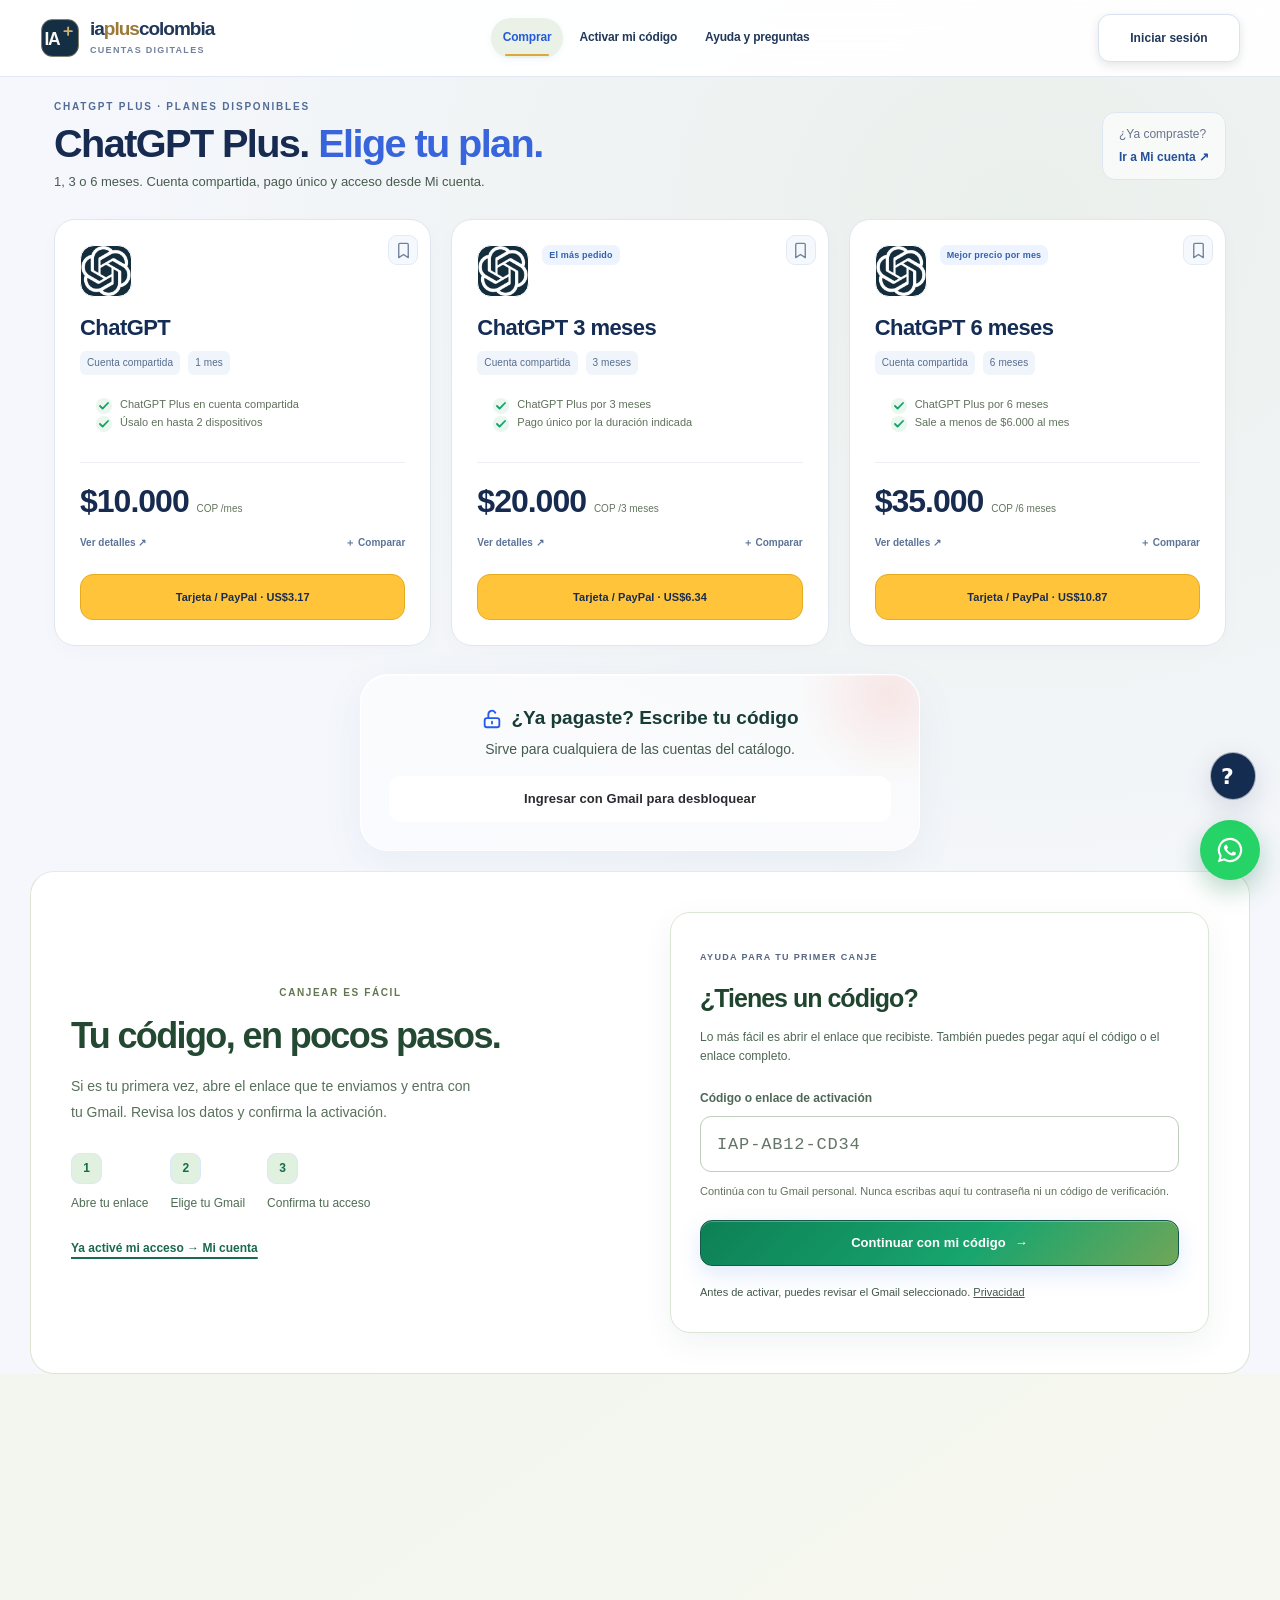
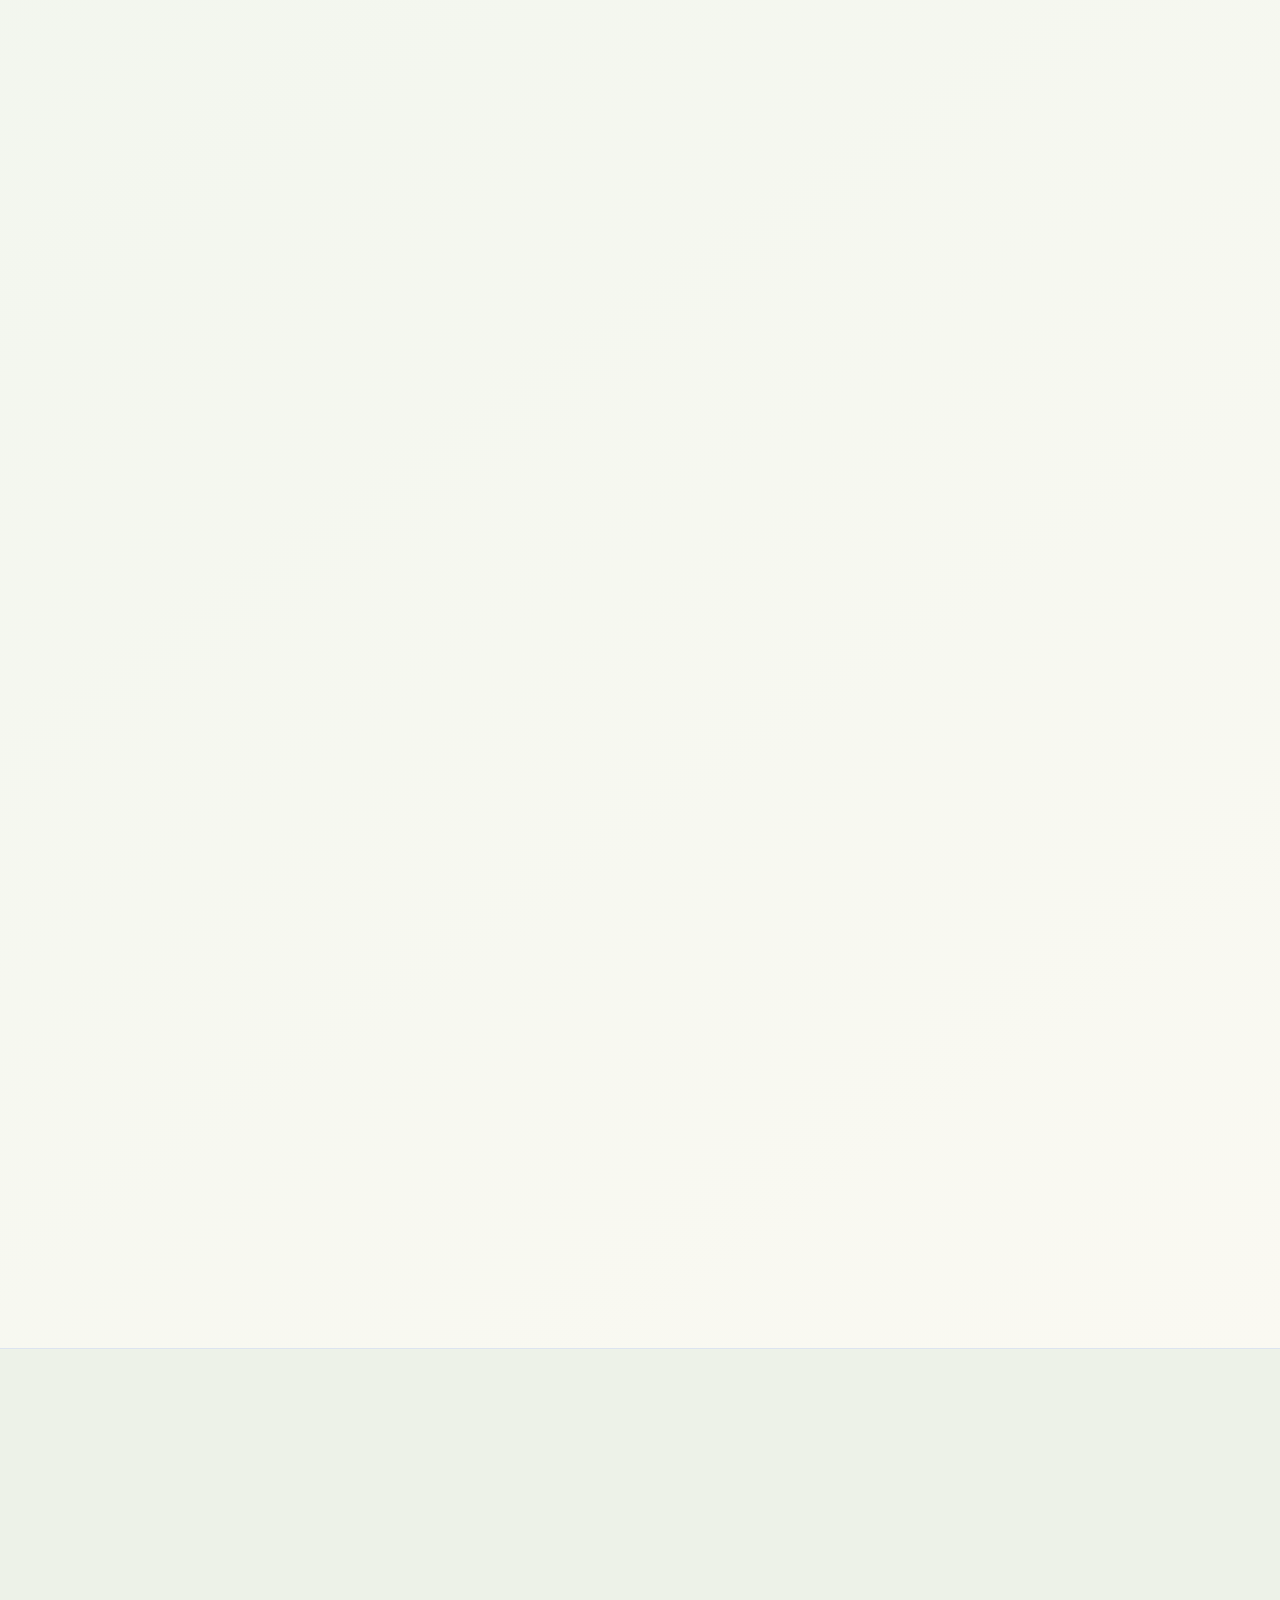
==== index.html @ 8151fcd4 "Restore original hosted PayPal checkout with Apple Pay" ====
<!doctype html>
<html lang="es">
<head>
<meta charset="utf-8">
<meta http-equiv="Content-Security-Policy" content="default-src 'self'; script-src 'self' https://accounts.google.com/gsi/client; style-src 'self' 'unsafe-inline' https://fonts.googleapis.com https://accounts.google.com/gsi/style; font-src https://fonts.gstatic.com; img-src 'self' data: https:; connect-src 'self' https://script.google.com https://script.googleusercontent.com https://accounts.google.com/gsi/; frame-src 'self' https://accounts.google.com/gsi/ https://www.paypal.com; object-src 'none'; base-uri 'none'; form-action 'self'; manifest-src 'self'; worker-src 'self'; upgrade-insecure-requests">
<meta name="referrer" content="strict-origin-when-cross-origin">
<script src="guard.js"></script>
<meta name="viewport" content="width=device-width,initial-scale=1,viewport-fit=cover">
<title>IA Plus Colombia | Planes de ChatGPT Plus</title>
<meta name="description" content="Elige ChatGPT Plus por 1, 3 o 6 meses en IA Plus Colombia. Precios en COP, modalidad y duración claras, pago con PayPal y atención por WhatsApp.">
<link rel="icon" href="assets/brand-mark.svg?v=4" type="image/svg+xml">
<link rel="manifest" href="manifest.webmanifest">
<link rel="apple-touch-icon" href="assets/brand-mark-192.png?v=3">
<meta name="mobile-web-app-capable" content="yes">
<meta name="apple-mobile-web-app-capable" content="yes">
<meta name="apple-mobile-web-app-title" content="IA Plus">
<meta name="apple-mobile-web-app-status-bar-style" content="black-translucent">
<link rel="canonical" href="https://wanna33.github.io/iaplus-colombia/">
<meta name="theme-color" content="#f5f7fc">
<meta name="color-scheme" content="light">
<meta property="og:type" content="website">
<meta property="og:locale" content="es_CO">
<meta property="og:site_name" content="iapluscolombia">
<meta property="og:title" content="IA Plus Colombia | Elige tu cuenta digital">
<meta property="og:description" content="Tus cuentas digitales, claras y fáciles de activar. Elige tu plan de ChatGPT Plus de 1, 3 o 6 meses.">
<meta property="og:url" content="https://wanna33.github.io/iaplus-colombia/">
<meta property="og:image" content="https://wanna33.github.io/iaplus-colombia/assets/iaplus-colombia-bienvenida-2026-enlace.jpg">
<meta property="og:image:secure_url" content="https://wanna33.github.io/iaplus-colombia/assets/iaplus-colombia-bienvenida-2026-enlace.jpg">
<meta property="og:image:type" content="image/jpeg">
<meta property="og:image:width" content="1200">
<meta property="og:image:height" content="630">
<meta property="og:image:alt" content="Santa Claus te recibe en IA Plus Colombia. Una Navidad con más magia. Cuentas digitales y activación guiada.">
<meta name="twitter:card" content="summary_large_image">
<meta name="twitter:title" content="IA Plus Colombia | Elige tu cuenta digital">
<meta name="twitter:description" content="Tus cuentas digitales, claras y fáciles de activar. Compara planes con identidad colombiana.">
<meta name="twitter:image" content="https://wanna33.github.io/iaplus-colombia/assets/iaplus-colombia-bienvenida-2026-enlace.jpg">
<meta name="twitter:image:alt" content="Santa Claus, regalos y luces doradas. Una Navidad con más magia en IA Plus Colombia.">
<link rel="preload" as="image" href="assets/brand-mark.svg" type="image/svg+xml">
<script type="application/ld+json">{"@context":"https://schema.org","@type":"Store","name":"IA Plus Colombia","url":"https://wanna33.github.io/iaplus-colombia/","image":"https://wanna33.github.io/iaplus-colombia/icon-512.png","areaServed":"CO","priceRange":"COP"}</script>
<link rel="preconnect" href="https://fonts.googleapis.com"><link rel="preconnect" href="https://fonts.gstatic.com" crossorigin>
<link rel="preconnect" href="https://www.paypal.com"><link rel="dns-prefetch" href="https://www.paypalobjects.com">
<link rel="preconnect" href="https://accounts.google.com" crossorigin><link rel="preconnect" href="https://script.google.com" crossorigin><link rel="preconnect" href="https://script.googleusercontent.com" crossorigin>
<link href="https://fonts.googleapis.com/css2?family=Plus+Jakarta+Sans:wght@400;500;600;700;800&display=swap" rel="stylesheet" media="print" data-async-css>
<noscript><link href="https://fonts.googleapis.com/css2?family=Plus+Jakarta+Sans:wght@400;500;600;700;800&display=swap" rel="stylesheet"></noscript>
<!-- Todas las hojas de la tienda en un solo archivo. Si cambias un .css, corre: node tools/build-css.cjs -->
<link rel="stylesheet" href="tienda.min.css?v=5b71a2fffd">
<link rel="stylesheet" href="paypal-hosted.css?v=20261105-catalog1">
<noscript><style>.reveal{opacity:1!important;translate:none!important}</style></noscript>
<script src="https://accounts.google.com/gsi/client" async defer fetchpriority="low"></script>
<style>/* rendimiento: las secciones de abajo se pintan cuando se acercan a la pantalla */#asistentes,#porque,#como,#faq,#empezar,#contacto{content-visibility:auto;contain-intrinsic-size:auto 760px}</style>
</head>
<body class="storefront catalog-first chatgpt-store">
<svg width="0" height="0" style="position:absolute" aria-hidden="true">
  <symbol id="i-bolt" viewBox="0 0 24 24"><path d="M13 2 4 14h7l-1 8 9-12h-7l1-8z"/></symbol>
  <symbol id="i-shield" viewBox="0 0 24 24"><path d="M12 3 4 6v6c0 5 3.5 8 8 9 4.5-1 8-4 8-9V6l-8-3z"/><path d="m9 12 2 2 4-4"/></symbol>
  <symbol id="i-chat" viewBox="0 0 24 24"><path d="M21 12a8 8 0 0 1-11.6 7.1L4 20.5l1.4-4.7A8 8 0 1 1 21 12z"/><path d="M8.5 12h.01M12 12h.01M15.5 12h.01"/></symbol>
  <symbol id="i-card" viewBox="0 0 24 24"><rect x="3" y="5" width="18" height="14" rx="3"/><path d="M3 10h18M7 15h4"/></symbol>
  <symbol id="i-phone" viewBox="0 0 24 24"><rect x="6" y="2" width="12" height="20" rx="3"/><path d="M12 6.5v7m-3-3 3 3 3-3M10.5 18h3"/></symbol>
  <symbol id="i-clock" viewBox="0 0 24 24"><circle cx="12" cy="12" r="9"/><path d="M12 7v5l3 2"/></symbol>
  <symbol id="i-home" viewBox="0 0 24 24"><path d="M3 11 12 4l9 7"/><path d="M5 10v10h14V10"/><path d="M10 20v-5h4v5"/></symbol>
  <symbol id="i-bag" viewBox="0 0 24 24"><path d="M5 8h14l-1.2 12.1a1 1 0 0 1-1 .9H7.2a1 1 0 0 1-1-.9L5 8z"/><path d="M9 8V6a3 3 0 0 1 6 0v2"/></symbol>
  <symbol id="i-user" viewBox="0 0 24 24"><circle cx="12" cy="8" r="4"/><path d="M4 21a8 8 0 0 1 16 0"/></symbol>
  <symbol id="i-search" viewBox="0 0 24 24"><circle cx="11" cy="11" r="7"/><path d="m20 20-4-4"/></symbol>
  <symbol id="i-unlock" viewBox="0 0 24 24"><rect x="4" y="11" width="16" height="10" rx="2.5"/><path d="M8 11V7a4 4 0 0 1 7.6-1.8"/><path d="M12 15v2"/></symbol>
  <symbol id="i-lock" viewBox="0 0 24 24"><rect x="5" y="11" width="14" height="10" rx="2.5"/><path d="M8 11V8a4 4 0 0 1 8 0v3"/></symbol>
  <symbol id="i-up" viewBox="0 0 24 24"><path d="M12 19V5M5 12l7-7 7 7"/></symbol>
  <symbol id="i-right" viewBox="0 0 24 24"><path d="M5 12h14M13 5l7 7-7 7"/></symbol>
  <symbol id="i-grid" viewBox="0 0 24 24"><rect x="3" y="3" width="7" height="7" rx="2"/><rect x="14" y="3" width="7" height="7" rx="2"/><rect x="3" y="14" width="7" height="7" rx="2"/><rect x="14" y="14" width="7" height="7" rx="2"/></symbol>
  <symbol id="i-wa" viewBox="0 0 32 32"><path fill="currentColor" stroke="none" d="M16 3a13 13 0 0 0-11.2 19.6L3 29l6.6-1.7A13 13 0 1 0 16 3Zm0 23.7c-2 0-3.9-.6-5.5-1.6l-.4-.2-3.9 1 1-3.8-.3-.4A10.7 10.7 0 1 1 16 26.7Zm5.9-8c-.3-.2-1.900-.9-2.200-1-.3-.1-.5-.2-.7.2-.2.3-.8 1-1 1.2-.2.2-.4.2-.7.1-.3-.2-1.4-.5-2.6-1.6-1-.9-1.6-1.9-1.8-2.2-.2-.3 0-.5.1-.7l.5-.5c.1-.2.2-.3.3-.5.1-.2 0-.4 0-.5l-1-2.3c-.2-.6-.5-.5-.7-.5h-.6c-.2 0-.5.1-.8.4-.3.3-1.1 1.1-1.1 2.6s1.1 3 1.3 3.2c.2.2 2.2 3.3 5.3 4.6 2 .8 2.7.9 3.7.7.6-.1 1.9-.8 2.100-1.5.3-.7.3-1.4.2-1.5-.1-.2-.3-.2-.6-.4Z"/></symbol>
</svg>
<a class="skip" href="#catalogo">Saltar al contenido</a>
<noscript><div class="nojs">Para usar la tienda necesitas activar JavaScript en tu navegador.</div></noscript>

<header class="nav">
  <div class="wrap nav-in">
    <a href="#inicio" class="brand studio-brand" aria-label="IA Plus Colombia · Inicio"><img src="assets/brand-mark.svg" alt="" width="40" height="40"><span class="studio-wordmark">ia<span>plus</span>colombia<small>CUENTAS DIGITALES</small></span></a>
    <nav class="links" id="links">
      <a href="#catalogo" data-s="catalogo">Comprar</a>
      <a href="#activar" data-s="activar">Activar mi código</a>
      <a href="#faq" data-s="faq">Ayuda y preguntas</a>

    </nav>
    <div class="nav-right">
      <div id="authArea">
        <button class="btn btn-google" id="loginBtn" aria-label="Iniciar sesión con Google">Iniciar sesión</button>
      </div>
      <button class="burger" id="burger" aria-label="Abrir menú" aria-expanded="false">☰</button>
    </div>
  </div>
</header>

<main id="mainContent">
<div id="inicio" class="shop-start" aria-hidden="true"></div>
<section class="section" id="catalogo">
  <div class="wrap">
    <div class="shop-heading"><div><span class="eyebrow">CHATGPT PLUS · PLANES DISPONIBLES</span><h1>ChatGPT Plus.<br class="mobile-break"> <span>Elige tu plan.</span></h1><p>1, 3 o 6 meses. Cuenta compartida, pago único y acceso desde Mi cuenta.</p></div><a class="shop-account-link" href="cuenta.html">¿Ya compraste? <strong>Ir a Mi cuenta ↗</strong></a></div>

    <div class="toolbar reveal">
      <label class="search"><svg class="ic"><use href="#i-search"/></svg><input id="search" type="search" placeholder="Buscar un plan de ChatGPT…" autocomplete="off" aria-label="Buscar producto"></label>
      <select id="sort" aria-label="Ordenar"><option value="">Ordenar: destacados</option><option value="asc">Precio: menor a mayor</option><option value="desc">Precio: mayor a menor</option></select>
    </div>
    <div class="filters" id="filters"></div>
    <details id="discoveryMore" class="discovery-more" hidden>
      <summary class="discovery-more-summary"><span>Más filtros</span><span id="discoveryActiveCount" class="discovery-active-count" hidden></span><span class="discovery-more-chevron" aria-hidden="true">⌄</span></summary>
    <div class="catalog-discovery discovery-filters" id="catalogDiscovery" role="group" aria-label="Filtrar planes" hidden>
      <label for="discoveryDuration">Duración del plan<select id="discoveryDuration" aria-controls="grid"><option value="">Cualquier duración</option></select></label>
      <label for="discoveryBudget">Presupuesto total<select id="discoveryBudget" aria-controls="grid"><option value="">Cualquier precio</option></select></label>
      <button type="button" class="discovery-favorites" id="discoveryFavorites" aria-pressed="false" aria-controls="grid"><svg viewBox="0 0 24 24" aria-hidden="true"><path d="M6 4.5A1.5 1.5 0 0 1 7.5 3h9A1.5 1.5 0 0 1 18 4.5V21l-6-4-6 4z"/></svg>Solo favoritos <span data-favorite-count>0</span></button>
    </div>
    </details>
    <div class="catalog-results"><p class="count" id="count" tabindex="-1" aria-live="polite" aria-atomic="true"></p><button type="button" class="discovery-clear" id="discoveryClear" aria-controls="grid" hidden>Limpiar filtros</button></div>
    <p class="catalog-note">Precios por el plan completo. Elige una cuenta para ver sus condiciones y pagar.</p>
    <div class="grid" id="grid"></div>
    <div class="unlock-card reveal" id="unlock">
      <div class="unlock-title"><svg class="ic"><use href="#i-unlock"/></svg>¿Ya pagaste? Escribe tu código</div>
      <p class="unlock-sub">Sirve para cualquiera de las cuentas del catálogo.</p>
      <div class="redeem-inline" id="redeemBox"></div>
    </div>
  </div>
</section>
<section class="section featured-section" id="planes-chatgpt" aria-labelledby="featuredTitle"><div class="wrap"><div class="section-heading"><div><span class="eyebrow">ELIGE TU TIEMPO. EMPIEZA CON CHATGPT.</span><h2 class="title" id="featuredTitle">Tu plan de <span class="grad">ChatGPT Plus.</span></h2></div><a class="text-link" href="#catalogo">Ver planes y comprar ↗</a></div><div class="featured-plans" id="featuredPlans"></div></div></section>

<section class="activation-hub wrap" id="activar" aria-labelledby="activationTitle">
  <div class="activation-intro"><span class="eyebrow">CANJEAR ES FÁCIL</span><h2 id="activationTitle">Tu código, en pocos pasos.</h2><p>Si es tu primera vez, abre el enlace que te enviamos y entra con tu Gmail. Revisa los datos y confirma la activación.</p><ol class="activation-steps"><li><b>1</b><span>Abre tu enlace</span></li><li><b>2</b><span>Elige tu Gmail</span></li><li><b>3</b><span>Confirma tu acceso</span></li></ol><a class="text-link" href="cuenta.html">Ya activé mi acceso → Mi cuenta</a></div>
  <div class="activation-card"><span class="activation-kicker">AYUDA PARA TU PRIMER CANJE</span><h3>¿Tienes un código?</h3><p>Lo más fácil es abrir el enlace que recibiste. También puedes pegar aquí el código o el enlace completo.</p><form id="activationForm" novalidate><label for="activationCode">Código o enlace de activación</label><input id="activationCode" type="text" placeholder="IAP-AB12-CD34" autocomplete="off" autocapitalize="characters" spellcheck="false" maxlength="200" aria-describedby="activationHint activationError" required><small id="activationHint">Continúa con tu Gmail personal. Nunca escribas aquí tu contraseña ni un código de verificación.</small><p id="activationError" class="activation-error" role="alert" hidden></p><button type="submit" class="btn btn-primary full">Continuar con mi código <span aria-hidden="true">→</span></button></form><small class="activation-privacy">Antes de activar, puedes revisar el Gmail seleccionado. <a href="privacidad.html">Privacidad</a></small></div>
  <div class="account-login activation-login" hidden><div id="orbit"></div><div class="login-card" id="heroCard"><div id="gBtnHero"></div></div></div>
</section>

<div class="marquee" aria-label="Productos del catálogo"><div class="mq-track" id="mq"></div></div>



<section class="section" id="asistentes">
  <div class="wrap assistant-layout">
    <div><span class="eyebrow">COMPRA CON CLARIDAD</span><h2 class="title">Una ayuda para<br><span class="grad">cada paso.</span></h2><p class="sub">Elige qué necesitas y te orientamos al momento. Sin registro para consultar.</p><div class="assistant-tabs" role="group" aria-label="Elige un asistente"><button type="button" class="on" data-assistant="advisor" aria-pressed="true"><b>01</b><span>Elige tu plan ChatGPT<small>Compara según tu presupuesto</small></span><span>↗</span></button><button type="button" data-assistant="guide" aria-pressed="false"><b>02</b><span>Prepara tu compra<small>Tu lista de pasos, sin enredos</small></span><span>↗</span></button><button type="button" data-assistant="help" aria-pressed="false"><b>03</b><span>Resuelve tus dudas<small>Pagos, activación y soporte</small></span><span>↗</span></button></div></div>
    <div class="assistant-panel" id="assistantPanel" aria-label="Asistente de compra"></div>
  </div>
</section>
<section class="section alt" id="porque">
  <div class="wrap">
    <span class="eyebrow">Beneficios</span>
    <h2 class="title reveal">¿Por qué <span class="grad">IA Plus</span>?</h2>
    <p class="sub reveal">Todo pensado para que compres rápido y uses tu cuenta sin complicaciones.</p>
    <div class="why">
      <div class="why-i reveal"><i><svg class="ic"><use href="#i-bolt"/></svg></i><h3>Entrega rápida</h3><p>Recibes tu código por WhatsApp y activas tu cuenta en minutos.</p></div>
      <div class="why-i reveal" style="--d:70ms"><i><svg class="ic"><use href="#i-shield"/></svg></i><h3>Garantía incluida</h3><p>Si tu cuenta falla, te ayudamos y te damos otra durante el periodo contratado.</p></div>
      <div class="why-i reveal" style="--d:140ms"><i><svg class="ic"><use href="#i-card"/></svg></i><h3>Paga con claridad</h3><p>Consulta los medios disponibles al elegir tu plan. Revisa siempre el importe total antes de aprobar.</p></div>
      <div class="why-i reveal" style="--d:210ms"><i><svg class="ic"><use href="#i-phone"/></svg></i><h3>Instálala como app</h3><p>Guarda IA Plus en tu pantalla de inicio y entra a tu cuenta con un toque.</p></div>
      <div class="why-i reveal" style="--d:280ms"><i><svg class="ic"><use href="#i-clock"/></svg></i><h3>Controla tu plan</h3><p>Ves los días que te quedan y el código de verificación desde tu celular.</p></div>
      <div class="why-i reveal" style="--d:350ms"><i><svg class="ic"><use href="#i-chat"/></svg></i><h3>Soporte real</h3><p>Una persona te responde por WhatsApp cuando lo necesites.</p></div>
    </div>
  </div>
</section>

<section class="section" id="como">
  <div class="wrap">
    <span class="eyebrow">Paso a paso</span>
    <h2 class="title reveal">¿Cómo <span class="grad">funciona</span>?</h2>
    <p class="sub reveal">Un proceso claro, desde elegir tu plan hasta activar tu código.</p>
    <div class="steps" id="steps">
      <div class="step reveal"><b>1</b><h3>Encuentra tu cuenta</h3><p>Compara precio, duración y modalidad. El asesor te ayuda a elegir según tu objetivo.</p></div>
      <div class="step reveal" style="--d:120ms"><b>2</b><h3>Confirma y paga</h3><p>Elige tu plan y utiliza el medio de pago disponible en su tarjeta. Si necesitas ayuda, consulta por WhatsApp.</p></div>
      <div class="step reveal" style="--d:240ms"><b>3</b><h3>Recibe tu acceso</h3><p>Tras confirmar el pago, la tienda te entrega tu código o cuenta. Lo ves en «Mi cuenta» con tu mismo Gmail.</p></div>
      <div class="step reveal" style="--d:360ms"><b>4</b><h3>Activa y empieza</h3><p>Usa el enlace o código recibido e ingresa con Google. Tus accesos y vigencia quedan en «Mi cuenta».</p></div>
    </div>
    <div class="how-video reveal" id="videoGuia">
      <div class="how-video-head">
        <span class="eyebrow">Video guía</span>
        <h3>Míralo paso a paso</h3>
        <p>Cómo activar tu código o enlace y cómo entrar a tu ChatGPT Plus, paso a paso.</p>
      </div>
      <video data-chapters controls playsinline preload="none" poster="assets/iaplus-colombia-bienvenida-2026.webp" aria-label="Video: cómo activar tu código o enlace y entrar a ChatGPT Plus">
        <source src="assets/video/como-activar-v2.mp4" type="video/mp4">
        Tu navegador no puede reproducir este video.
      </video>
      <ul class="how-video-points" aria-label="Qué verás en el video">
        <li>🔗 Activar con enlace o código</li>
        <li>🔓 Entrar a ChatGPT Plus</li>
        <li>👥 Cuenta compartida y 4 cuentas por compra</li>
      </ul>
    </div>
    <div class="reveal" style="text-align:center;margin-top:22px"><a class="btn btn-primary btn-lg" href="#catalogo">Elegir ChatGPT Plus</a></div>
  </div>
</section>

<section class="section alt" id="faq">
  <div class="wrap narrow">
    <span class="eyebrow">Ayuda</span>
    <h2 class="title reveal">Preguntas <span class="grad">frecuentes</span></h2>
    <p class="sub reveal">¿No encuentras tu respuesta? Escríbenos por WhatsApp.</p>
    <details class="reveal"><summary>¿Para qué piden mi Gmail?</summary><p>Para identificarte, guardar tu historial de pedidos y enviarte la confirmación. Nunca pedimos tu contraseña de Google.</p></details>
    <details class="reveal"><summary>¿Cuánto tarda la entrega?</summary><p>Después de pagar, envíanos por WhatsApp el comprobante y el Gmail donde recibirás el acceso. El equipo verifica el pago y activa tu plan. La activación de esta compra no es automática.</p></details>
    <details class="reveal"><summary>¿La cuenta de ChatGPT Plus es privada o compartida?</summary><p>Es compartida con otros usuarios: por eso el precio es tan bajo. Tienes ChatGPT Plus completo; solo no cambies la contraseña ni los datos de la cuenta.</p></details>
    <details class="reveal"><summary>¿En cuántos dispositivos puedo usarla?</summary><p>En hasta 2 dispositivos, por ejemplo tu celular y tu computador.</p></details>
    <details class="reveal"><summary>¿Qué planes hay?</summary><p>Consulta las duraciones y precios actuales en el catálogo. Puedes comparar hasta tres planes para revisar su importe total, modalidad y dispositivos.</p></details>
    <details class="reveal"><summary>¿Tienen garantía?</summary><p>Sí. Cada cuenta incluye garantía durante el periodo contratado. Si falla, la reponemos.</p></details>
    <details class="reveal"><summary>¿Qué pasa si mi cuenta deja de funcionar?</summary><p>Escríbenos por WhatsApp desde el botón de ayuda en «Mi cuenta». El equipo revisa el problema y aplica las condiciones de garantía de tu plan.</p></details>
    <details class="reveal"><summary>¿Puedo renovar mi plan?</summary><p>Sí. Cuando te queden pocos días verás un botón de renovar en Mi cuenta. La tienda te mostrará el medio de pago disponible para ese plan y también puedes pedir ayuda por WhatsApp.</p></details>
    <details class="reveal"><summary>¿Puedo usar IA Plus como app en mi celular?</summary><p>Sí. Pulsa "Instalar" en la barra inferior y se guarda en tu pantalla de inicio. En iPhone: Compartir y luego "Añadir a pantalla de inicio".</p></details>
    <details class="reveal"><summary>¿Cómo puedo pagar?</summary><p>Elige tu plan y usa el medio de pago que aparezca en su tarjeta. Algunos planes pueden mostrar PayPal en USD; los demás se gestionan por WhatsApp con precios en COP. Si no aparece el botón que buscas, escríbenos y te ayudamos.</p></details>
  </div>
</section>

<section class="section" id="empezar" style="padding-bottom:0">
  <div class="cta-band reveal">
    <h2>¿Listo para tu cuenta premium?</h2>
    <p>Elige tu plan y confirma el medio de pago. Tu acceso llega después de verificar la compra.</p>
    <div class="row">
      <a class="btn btn-primary btn-lg" href="#catalogo"><svg class="ic"><use href="#i-grid"/></svg>Ver catálogo y pagar</a>
    </div>
  </div>
</section>

</main>
<footer class="footer" id="contacto">
  <div class="wrap">
    <div class="foot-grid">
      <div>
        <img src="assets/brand-iaplus.svg?v=pro4" alt="iapluscolombia" class="foot-logo" loading="lazy" width="138" height="96">
        <p>Cuentas digitales premium en Colombia. Compara tu plan, consulta sus condiciones y recibe atención por WhatsApp.</p>
      </div>
      <div>
        <h3>Tienda</h3>
        <nav class="foot-links"><a href="#catalogo">Catálogo</a><a href="#porque">Beneficios</a><a href="#como">Cómo funciona</a><a href="#faq">Preguntas</a></nav>
      </div>
      <div>
        <h3>Contacto</h3>
        <nav class="foot-links"><a id="waContact" target="_blank" rel="noopener">WhatsApp</a><a href="cuenta.html">Mi cuenta</a><a href="terminos.html">Términos</a><a href="privacidad.html">Privacidad</a><button type="button" data-install id="bnApp">Instalar la tienda</button></nav>
      </div>
    </div>
    <div class="foot-bottom"><small>© <span id="year"></span> IA Plus Colombia. Todos los derechos reservados.</small><small>Hecho en Colombia 🇨🇴</small></div>
  </div>
</footer>

<!-- Modal login -->
<div class="modal" id="loginModal" aria-hidden="true" role="dialog" aria-modal="true" aria-labelledby="loginTitle">
  <div class="modal-box">
    <button class="modal-x" id="closeLogin" aria-label="Cerrar">✕</button>
    <img src="assets/brand-iaplus.svg?v=pro4" alt="" class="modal-logo" width="138" height="96">
    <h3 id="loginTitle">Ingresa con tu Gmail</h3>
    <p>Usa tu cuenta de Google para comprar y ver tus pedidos.</p>
    <div id="gBtn" class="gbtn"></div>
    <small class="legal">Al ingresar aceptas los <a href="terminos.html">Términos</a> y la <a href="privacidad.html">Política de datos</a>.</small>
    <p class="note err" id="loginErr" hidden></p>
  </div>
</div>

<a class="wa-float" id="waFloat" target="_blank" rel="noopener" aria-label="Escríbenos por WhatsApp" title="WhatsApp">
  <svg viewBox="0 0 32 32" width="30" height="30" style="color:#fff" aria-hidden="true"><use href="#i-wa"/></svg>
</a>

<div class="progress" id="progress" aria-hidden="true"></div>
<button type="button" class="totop" id="totop" aria-label="Subir"><svg class="ring" viewBox="0 0 50 50" aria-hidden="true"><circle class="bgc" cx="25" cy="25" r="22"/><circle class="fg" id="totopRing" cx="25" cy="25" r="22"/></svg><svg class="ic"><use href="#i-up"/></svg></button>
<div class="toast" id="toast" role="status" aria-live="polite"></div>

<nav class="bn" id="bn" aria-label="Navegación">
  <a href="#inicio" data-s="inicio"><i><svg class="ic"><use href="#i-home"/></svg></i><span>Inicio</span></a>
  <a href="#catalogo" data-s="catalogo"><i><svg class="ic"><use href="#i-bag"/></svg></i><span>Catálogo</span></a>
  <a href="cuenta.html" id="bnAcct"><i><svg class="ic"><use href="#i-user"/></svg></i><span>Mi cuenta</span></a>
  <a id="bnWa" target="_blank" rel="noopener"><i><svg class="ic"><use href="#i-chat"/></svg></i><span>WhatsApp</span></a>
  <button type="button" data-open-help aria-haspopup="dialog" aria-controls="publicHelpDialog"><i><svg class="ic"><use href="#i-chat"/></svg></i><span>Asistente</span></button>
</nav>
<button class="public-help-launch" id="publicHelpLaunch" type="button" aria-haspopup="dialog" aria-controls="publicHelpDialog" aria-expanded="false"><span aria-hidden="true">✦</span> ¿Te ayudo a elegir?</button>
<dialog class="public-help-dialog" id="publicHelpDialog" aria-labelledby="publicHelpTitle" aria-describedby="publicHelpDescription">
  <header class="ph-header"><div><span>IA PLUS · AYUDA PARA CLIENTES</span><h2 id="publicHelpTitle">Encuentra tu cuenta ideal</h2></div><button type="button" data-help-close aria-label="Cerrar asistente">✕</button></header>
  <p class="ph-description" id="publicHelpDescription">Asistente automático con respuestas programadas. Te orienta con precios, compra y activación. No compartas contraseñas ni códigos aquí.</p>
  <div class="ph-topics" role="group" aria-label="Consultas rápidas"><button type="button" data-help-topic="Precios ChatGPT">ChatGPT</button><button type="button" data-help-topic="Cómo comprar">Cómo comprar</button><button type="button" data-help-topic="Activar código">Activar mi código</button></div>
  <div class="ph-log" data-help-log role="log" aria-live="polite" aria-relevant="additions"><div class="ph-answer"><p>¡Hola! Estoy aquí para ayudarte a elegir tu cuenta digital. Selecciona un tema o escribe una pregunta.</p></div></div>
  <form class="ph-form"><label class="ph-input-label" for="publicHelpQuestion">Tu consulta</label><div><input id="publicHelpQuestion" maxlength="250" required autocomplete="off" placeholder="Ej.: ¿cuánto cuesta ChatGPT por 3 meses?"><button type="submit">Consultar</button></div></form>
</dialog>
<script defer src="net.js"></script>
<script defer src="catalog-utils.js"></script>
<script defer src="store-discovery.js?v=20261105-catalog2"></script>
<script defer src="account-state.js?v=20261023-1"></script>
<script defer src="activation-utils.js"></script>
<script defer src="app-20261022.js?v=20261105-chatgpt1"></script>
<script defer src="store-tools-20261022.js?v=20261105-catalog1"></script>
<script defer src="pro-refresh.js?v=20261104-complete2"></script>
<script defer src="storefront-pro.js"></script>
<script defer src="paypal-hosted.js?v=20261105-restored1"></script>
<script defer src="public-assistant.js?v=20261105-chatgpt1"></script>
<script defer src="assistants.js?v=20261105-chatgpt1"></script>

<script defer src="pwa.js"></script>
<script defer src="first-visit-guide.js?v=20261023-1"></script>
<script defer src="video-chapters.js?v=20261024"></script>
</body>
</html>
---- tienda.min.css ----
:root{--red:#ef5350;--red-600:#e0403d;--red-700:#c9302d;--red-400:#ff6f6b;--red-100:#ffe1df;--red-50:#fff3f2;--peach:#ff8a65;--violet:#7c4dff;--ink:#0f172a;--text:#1e293b;--mut:#64748b;--mut2:#6b7280;--bg:#f8fafc;--bg2:#f1f5f9;--card:#fff;--line:#e8edf3;--line2:#dde4ed;--ok:#0b7a4b;--okbg:#e7f7ef;--warn:#b45309;--warnbg:#fff7e8;--grad:linear-gradient(135deg,#f04c48 0%,#ff6a5c 100%);--grad-ink:linear-gradient(90deg,#ef4b47,#ff7a59);--r-sm:10px;--r:14px;--r-lg:18px;--r-xl:24px;--sh-1:0 1px 2px rgba(15,23,42,.05);--sh-2:0 1px 3px rgba(15,23,42,.05),0 8px 24px rgba(15,23,42,.07);--sh-3:0 2px 6px rgba(15,23,42,.05),0 20px 48px rgba(15,23,42,.1);--sh-red:0 6px 16px rgba(239,83,80,.28);--ease:cubic-bezier(.2,.7,.2,1);--spring:cubic-bezier(.34,1.56,.64,1);--nav-h:76px}*{box-sizing:border-box;margin:0;padding:0}html{scroll-behavior:smooth;scroll-padding-top:calc(var(--nav-h) + 8px);-webkit-text-size-adjust:100%;-webkit-tap-highlight-color:transparent}body{font-family:Plus Jakarta Sans,Segoe UI,system-ui,-apple-system,Roboto,sans-serif;background:var(--bg);color:var(--text);line-height:1.6;overflow-x:hidden;-webkit-font-smoothing:antialiased;text-rendering:optimizeLegibility}img{max-width:100%;display:block}a{color:inherit;text-decoration:none}input,button,select{font:inherit;font-size:16px;color:inherit}button{cursor:pointer}::selection{background:var(--red-100);color:var(--ink)}.wrap{max-width:1180px;margin:0 auto;padding:0 24px}.narrow{max-width:780px}.grad{background:var(--grad-ink);-webkit-background-clip:text;background-clip:text;color:transparent}.skip{position:absolute;left:-999px;top:8px;background:#fff;color:#000;padding:10px 14px;border-radius:8px;z-index:400}.skip:focus{left:8px}.nojs{background:var(--red);color:#fff;text-align:center;padding:12px;font-weight:700}:focus-visible{outline:3px solid rgba(239,83,80,.55);outline-offset:3px;border-radius:8px}.ic{width:1em;height:1em;stroke:currentColor;fill:none;stroke-width:2;stroke-linecap:round;stroke-linejoin:round;flex:none}.btn{position:relative;overflow:hidden;display:inline-flex;align-items:center;justify-content:center;gap:9px;min-height:46px;padding:12px 22px;border-radius:14px;border:1.5px solid transparent;font-weight:700;font-size:15.5px;letter-spacing:.005em;cursor:pointer;font-family:inherit;line-height:1.2;transition:transform .25s var(--ease),box-shadow .25s var(--ease),background-color .2s,border-color .2s,color .2s;touch-action:manipulation;-webkit-user-select:none;user-select:none;isolation:isolate}.btn .ic{font-size:19px}.btn:active{transform:scale(.96)}.btn:disabled{opacity:.65;cursor:wait}.btn-primary{background:var(--grad);background-size:140% 100%;background-position:0 0;color:#fff;box-shadow:var(--sh-red)}.btn-primary:hover{transform:translateY(-2px);background-position:100% 0;box-shadow:0 16px 34px #ef53506b}.btn-ghost{background:#fff;border-color:var(--line2);color:var(--ink);box-shadow:var(--sh-1)}.btn-ghost:hover{border-color:var(--red);color:var(--red);transform:translateY(-2px);box-shadow:var(--sh-2)}.btn-google{background:#fff;color:#2b2b31;border-color:#fff;box-shadow:0 2px 10px #0000001f}.btn-google:hover{transform:translateY(-1px);box-shadow:0 8px 22px #00000029}.btn-wa{background:#25d366;color:#fff;box-shadow:0 10px 24px #25d36652}.btn-wa:hover{transform:translateY(-2px);background:#1fc25c;box-shadow:0 16px 32px #25d36666}.btn-lg{min-height:54px;padding:15px 28px;font-size:17px;border-radius:16px}.full{width:100%}.btn:before{content:"";position:absolute;top:0;left:-75%;width:50%;height:100%;background:linear-gradient(110deg,transparent,rgba(255,255,255,.45),transparent);transform:skew(-20deg);pointer-events:none;z-index:-1}.btn-primary:hover:before,.btn-wa:hover:before{left:130%;transition:left .75s var(--ease)}.ripple{position:absolute;border-radius:50%;background:currentColor;opacity:.22;transform:scale(0);pointer-events:none;animation:ripple .6s var(--ease) forwards}.btn-primary .ripple,.btn-wa .ripple{background:#fff;opacity:.35}.linkbtn{display:block;margin:12px auto 0;background:none;border:0;color:var(--red-700);font:inherit;font-size:14px;font-weight:700;cursor:pointer;text-decoration:underline;text-underline-offset:3px;transition:color .2s}.linkbtn:hover{color:var(--red-700)}.nav{position:sticky;top:0;z-index:60;background:#ffffffdb;-webkit-backdrop-filter:blur(16px) saturate(1.6);backdrop-filter:blur(16px) saturate(1.6);color:var(--ink);border-bottom:1px solid transparent;transition:box-shadow .3s,border-color .3s,background .3s}.nav:after{content:none}.nav.scrolled{border-bottom-color:var(--line);box-shadow:0 4px 20px #0f172a0f;background:#ffffffeb}.nav-in{display:flex;align-items:center;justify-content:space-between;gap:18px;height:var(--nav-h);transition:height .3s var(--ease)}.nav.scrolled .nav-in{height:64px}.brand{display:block;flex:none;transition:transform .3s var(--ease)}.brand:hover{transform:scale(1.03)}.brand img{height:56px;width:auto;transition:height .3s var(--ease)}.nav.scrolled .brand img{height:46px}.links{display:flex;gap:4px;position:relative}.links a{position:relative;color:var(--mut);font-weight:600;font-size:15px;padding:8px 14px;border-radius:10px;transition:background .2s,color .2s}.links a:after{content:"";position:absolute;left:14px;right:14px;bottom:2px;height:2px;border-radius:2px;background:var(--red);transform:scaleX(0);transform-origin:left;transition:transform .35s var(--ease)}.links a:hover{background:var(--bg2);color:var(--ink)}.links a.on{color:var(--ink)}.links a.on:after{transform:scaleX(1)}.nav-right{display:flex;align-items:center;gap:10px}#authArea{display:flex;align-items:center;gap:8px}.burger{display:none;background:var(--bg2);border:0;color:var(--ink);width:44px;height:44px;border-radius:12px;font-size:22px}.nav .btn{min-height:42px;padding:9px 16px;font-size:14.5px}.nav .btn-ghost{box-shadow:none}.nav .btn-google{border-color:var(--line2);box-shadow:var(--sh-1)}.nav .btn-primary{box-shadow:none}.nav .btn-google:hover{border-color:var(--mut2)}.user{display:flex;align-items:center;gap:10px;animation:fadeIn .4s var(--ease) both}.user img{width:38px;height:38px;border-radius:50%;border:2px solid #fff;object-fit:cover;box-shadow:0 0 0 1px var(--line2)}.user .uname{font-size:13.5px;line-height:1.25;max-width:170px;overflow:hidden;text-overflow:ellipsis;white-space:nowrap;font-weight:700;color:var(--ink)}.user .uname small{display:block;font-size:12px;font-weight:500;color:var(--mut);overflow:hidden;text-overflow:ellipsis}.user button{background:#fff;border:1px solid var(--line2);color:var(--mut);border-radius:10px;padding:7px 12px;font-size:13px;font-weight:500;transition:color .2s,border-color .2s}.user button:hover{color:var(--red);border-color:var(--red)}.hero{position:relative;overflow:hidden;padding:88px 0 96px;background:radial-gradient(900px 480px at 85% 10%,rgba(255,106,92,.1) 0%,transparent 60%),radial-gradient(700px 420px at 0% 0%,rgba(239,75,71,.07) 0%,transparent 60%),linear-gradient(180deg,#fff 0%,var(--bg) 100%)}.hero-bg{position:absolute;inset:0;pointer-events:none}.hero-bg:after{content:"";position:absolute;inset:0;background-image:linear-gradient(rgba(15,23,42,.035) 1px,transparent 1px),linear-gradient(90deg,rgba(15,23,42,.035) 1px,transparent 1px);background-size:56px 56px;-webkit-mask-image:radial-gradient(ellipse at 60% 20%,#000 0%,transparent 65%);mask-image:radial-gradient(ellipse at 60% 20%,#000 0%,transparent 65%)}.glow{display:none}.g1{width:440px;height:440px;background:#ff9a90;top:-160px;left:-140px}.g2{width:400px;height:400px;background:#ffc0a8;bottom:-180px;right:-100px;animation-duration:20s;animation-direction:alternate-reverse}.hero-in{position:relative;display:grid;grid-template-columns:1.1fr .9fr;gap:56px;align-items:center}.hero-text>*{animation:slideUp .8s var(--ease) both}.hero-text>*:nth-child(2){animation-delay:.08s}.hero-text>*:nth-child(3){animation-delay:.16s}.hero-text>*:nth-child(4){animation-delay:.24s}.hero-text>*:nth-child(5){animation-delay:.32s}.hero-text>*:nth-child(6){animation-delay:.4s}.pill{display:inline-flex;align-items:center;gap:9px;background:#fff;border:1px solid var(--line2);color:var(--text);padding:6px 14px 6px 10px;border-radius:99px;font-size:13px;font-weight:500;margin-bottom:22px;box-shadow:var(--sh-1)}.pill .dot{width:9px;height:9px;border-radius:50%;background:var(--ok);box-shadow:0 0 #12a36b80;animation:ping 2.4s ease-out infinite}.hero h1{font-size:clamp(36px,5.2vw,60px);line-height:1.06;margin-bottom:20px;color:var(--ink);letter-spacing:-.035em;font-weight:800}.hero p{color:var(--mut);font-size:18px;max-width:530px;margin-bottom:32px;font-weight:500;line-height:1.65}.cta{display:flex;gap:12px;flex-wrap:wrap;margin-bottom:30px}.hstats{display:flex;gap:0;flex-wrap:wrap;margin:0 0 28px;max-width:520px}.hstats>div{flex:1 1 0;display:flex;flex-direction:column;line-height:1.15;padding:0 22px;min-width:0}.hstats>div+div{border-left:1px solid var(--line)}.hstats b{font-size:26px;font-weight:800;color:var(--ink);font-variant-numeric:tabular-nums;white-space:nowrap;letter-spacing:-.02em}.hstats span{font-size:13px;color:var(--mut);margin-top:6px;font-weight:500}.trust{list-style:none;display:flex;gap:10px 22px;flex-wrap:wrap;color:var(--mut);font-size:14.5px;font-weight:700}.trust li{display:flex;align-items:center;gap:7px}.trust .ic{font-size:18px;color:var(--red)}.hero-side{position:relative;display:grid;place-items:center;min-height:440px}.orbit{position:absolute;inset:-10px;pointer-events:none}.orb{position:absolute;width:64px;height:64px;border-radius:16px;background:#fff;border:1px solid var(--line);display:grid;place-items:center;box-shadow:var(--sh-2);animation:float 6s ease-in-out infinite;animation-delay:var(--dl,0s);opacity:0;transition:opacity .8s}.orbit.on .orb{opacity:1}.orb img{width:42px;height:42px;object-fit:contain;border-radius:11px}.orb.dk{background:#111}.login-card{position:relative;z-index:2;background:#fff;border:1px solid var(--line);border-radius:var(--r-xl);padding:36px 32px 28px;text-align:center;box-shadow:var(--sh-3);max-width:410px;width:100%;margin:0 auto;animation:rise 1s .18s var(--ease) both}.login-card:before{content:"";position:absolute;left:32px;right:32px;top:-1px;height:2px;border-radius:2px;background:var(--grad)}.login-card h2,.login-card h3{font-size:23px;color:var(--ink);margin-bottom:8px;font-weight:800;letter-spacing:-.02em}.login-card p{color:var(--mut);font-size:15px;margin:0 auto 22px;font-weight:500}.login-card .legal,.modal-box .legal{color:var(--mut2);font-size:12.5px;display:block;margin-top:14px;font-weight:500;line-height:1.5}.legal a{color:var(--mut);text-decoration:underline;text-underline-offset:2px}.legal a:hover{color:var(--red)}.login-card .gbtn{min-height:44px}.login-card .who{display:flex;flex-direction:column;align-items:center;gap:8px;margin-bottom:18px}.login-card .who img{width:76px;height:76px;border-radius:50%;border:3px solid #fff;box-shadow:0 0 0 3px var(--red-100),var(--sh-2);object-fit:cover;animation:popIn .6s var(--spring) both}.login-card .redeem-form input{width:100%}.login-card .btn+.btn{margin-top:10px}.gbtn{display:flex;justify-content:center;margin-bottom:10px;min-height:44px}.note{font-size:13.5px}.err{color:var(--red-700);font-weight:700}.note.err{margin-top:10px;background:var(--red-50);border:1px solid var(--red-100);border-radius:12px;padding:10px 12px;animation:shake .4s var(--ease)}.marquee{position:relative;overflow:hidden;border-block:1px solid var(--line);background:#fff;padding:16px 0;-webkit-mask-image:linear-gradient(90deg,transparent,#000 7%,#000 93%,transparent);mask-image:linear-gradient(90deg,transparent,#000 7%,#000 93%,transparent)}.mq-track{display:flex;gap:14px;width:max-content;animation:mq 40s linear infinite}.marquee:hover .mq-track{animation-play-state:paused}.mq-i{display:flex;align-items:center;gap:10px;background:var(--bg);border:1px solid var(--line);border-radius:14px;padding:7px 16px 7px 7px;white-space:nowrap;transition:transform .25s var(--ease),border-color .2s,box-shadow .25s}.mq-i:hover{border-color:var(--red);transform:translateY(-2px);box-shadow:var(--sh-2)}.mq-i b{color:var(--ink);font-size:14px;font-weight:800}.mq-i small{color:var(--red-700);font-size:12.5px;font-weight:800}.mq-ic{width:34px;height:34px;display:grid;place-items:center;border-radius:10px;background:#fff;font-size:18px;overflow:hidden}.mq-ic img{width:28px;height:28px;object-fit:contain;border-radius:7px}.mq-ic.dk{background:#111}.section{padding:96px 0;position:relative}.section.alt{background:#fff;border-block:1px solid var(--line)}.eyebrow{display:table;margin:0 auto 14px;color:var(--red-700);background:var(--red-50);border:1px solid var(--red-100);font-size:12.5px;font-weight:700;text-transform:uppercase;letter-spacing:.1em;padding:5px 12px;border-radius:99px}.eyebrow:before,.eyebrow:after{content:none}.title{font-size:clamp(28px,4.2vw,44px);text-align:center;margin-bottom:10px;color:var(--ink);letter-spacing:-.03em;font-weight:800;line-height:1.12}.sub{text-align:center;color:var(--mut);margin:0 auto 34px;max-width:600px;font-weight:500;font-size:16.5px}.toolbar{display:flex;gap:10px;max-width:680px;margin:0 auto 18px;flex-wrap:wrap}.search{flex:1 1 280px;display:flex;align-items:center;gap:10px;background:#fff;border:1.5px solid var(--line2);border-radius:16px;padding:0 16px;transition:border-color .2s,box-shadow .25s;box-shadow:var(--sh-1)}.search .ic{font-size:19px;color:var(--mut2);transition:color .2s}.search:focus-within{border-color:var(--red);box-shadow:0 0 0 4px #ef535021}.search:focus-within .ic{color:var(--red)}.search input{flex:1;min-width:0;background:none;border:0;color:var(--ink);padding:14px 0;font-weight:700;outline:none}.search input::placeholder{color:var(--mut2);font-weight:500}.toolbar select{flex:0 1 220px;background:#fff url("data:image/svg+xml,%3Csvg xmlns='http://www.w3.org/2000/svg' width='12' height='8' viewBox='0 0 12 8'%3E%3Cpath d='M1 1l5 5 5-5' fill='none' stroke='%23ef5350' stroke-width='2' stroke-linecap='round'/%3E%3C/svg%3E") no-repeat right 14px center;-webkit-appearance:none;appearance:none;border:1.5px solid var(--line2);color:var(--ink);border-radius:16px;padding:12px 38px 12px 16px;font-weight:700;cursor:pointer;box-shadow:var(--sh-1);transition:border-color .2s}.toolbar select:hover,.toolbar select:focus{border-color:var(--red);outline:none}.count{text-align:center;color:var(--mut2);font-size:13px;font-weight:700;margin:-4px 0 22px;min-height:20px;transition:opacity .2s}.filters{display:flex;gap:8px;justify-content:center;flex-wrap:wrap;margin-bottom:16px}.chip{position:relative;overflow:hidden;background:#fff;border:1.5px solid var(--line2);color:var(--mut);padding:8px 18px;min-height:42px;border-radius:99px;cursor:pointer;font-size:14px;font-weight:600;font-family:inherit;transition:color .2s,border-color .2s,background .25s,box-shadow .25s,transform .2s var(--ease);touch-action:manipulation;-webkit-user-select:none;user-select:none}.chip:hover{border-color:var(--red);color:var(--red);transform:translateY(-1px)}.chip:active{transform:scale(.95)}.chip.on{background:var(--grad);color:#fff;border-color:transparent;box-shadow:0 8px 18px #ef53504d}.grid{display:grid;grid-template-columns:repeat(auto-fill,minmax(262px,1fr));gap:22px;transition:opacity .2s}.grid.swap{opacity:0}.card{position:relative;display:flex;flex-direction:column;background:#fff;border:1px solid var(--line);border-radius:var(--r-lg);padding:24px;overflow:hidden;box-shadow:var(--sh-1);transform:perspective(900px) rotateX(var(--rx,0deg)) rotateY(var(--ry,0deg)) translateY(var(--ty,0px));transition:transform .45s var(--ease),box-shadow .35s var(--ease),border-color .3s}.card:before{content:"";position:absolute;inset:0 0 auto;height:4px;background:var(--grad);transform:scaleX(0);transform-origin:left;transition:transform .5s var(--ease)}.card:after{content:"";position:absolute;inset:0;background:radial-gradient(420px circle at var(--mx,50%) var(--my,0%),rgba(239,83,80,.1),transparent 45%);opacity:0;transition:opacity .35s;pointer-events:none}.card:hover{--ty:-6px;border-color:#f6c3c1;box-shadow:var(--sh-3)}.card:hover:before{transform:scaleX(1)}.card:hover:after{opacity:1}.card.tilting{transition:transform .12s linear,box-shadow .35s var(--ease),border-color .3s}.card .badge{position:absolute;top:16px;right:16px;display:inline-flex;align-items:center;gap:5px;background:var(--warnbg);border:1px solid #ffd9a8;color:var(--warn);font-size:11.5px;font-weight:800;padding:4px 11px;border-radius:99px;letter-spacing:.02em}.card .badge:before{content:"";width:6px;height:6px;border-radius:50%;background:#f59e0b}.card .ico{width:66px;height:66px;display:grid;place-items:center;font-size:30px;background:var(--bg2);border-radius:18px;margin-bottom:16px;transition:transform .5s var(--spring);box-shadow:inset 0 0 0 1px #00000008}.card .ico img{width:46px;height:46px;object-fit:contain;border-radius:12px;transition:transform .5s var(--spring)}.card .ico.dk{background:#111}.card:hover .ico{transform:rotate(-6deg) scale(1.06)}.card:hover .ico img{transform:scale(1.08)}.card h3{font-size:19.5px;margin-bottom:2px;color:var(--ink);font-weight:800;letter-spacing:-.01em}.card .cat{display:inline-block;align-self:flex-start;color:var(--red-700);background:var(--red-50);font-size:11px;font-weight:800;text-transform:uppercase;letter-spacing:.09em;margin:4px 0 14px;padding:3px 9px;border-radius:7px}.card ul{list-style:none;color:var(--mut);font-size:14.2px;margin-bottom:16px;flex:1;display:grid;gap:5px;align-content:start;font-weight:500}.card li{position:relative;padding-left:24px}.card li:before{content:"";position:absolute;left:0;top:3px;width:16px;height:16px;border-radius:50%;background:var(--okbg) url("data:image/svg+xml,%3Csvg xmlns='http://www.w3.org/2000/svg' width='10' height='8' viewBox='0 0 10 8'%3E%3Cpath d='M1 4l2.6 2.6L9 1' fill='none' stroke='%2312a36b' stroke-width='1.8' stroke-linecap='round' stroke-linejoin='round'/%3E%3C/svg%3E") no-repeat center}.price{font-size:29px;font-weight:800;color:var(--ink);letter-spacing:-.02em;font-variant-numeric:tabular-nums;line-height:1.1;padding-top:14px;border-top:1px dashed var(--line2)}.price small{font-size:13px;color:var(--mut);font-weight:700;letter-spacing:0}.perday{color:var(--ok);font-size:12.5px;font-weight:800;margin:4px 0 0}.card .buy-btn{margin-top:16px;min-height:48px;white-space:nowrap;font-size:15px;padding-inline:14px}.buy-alt{display:block;text-align:center;margin-top:10px;font-size:13px;color:var(--mut);font-weight:700;text-decoration:underline;text-underline-offset:3px}.buy-alt:hover{color:var(--red)}.nores{grid-column:1/-1;text-align:center;color:var(--mut);padding:44px 0;font-weight:700;animation:fadeIn .4s both}.nores .big{font-size:40px;display:block;margin:0 auto 10px;color:var(--mut2)}.unlock-card{position:relative;max-width:560px;margin:46px auto 0;background:#fff;border:1.5px dashed #f3b7b5;border-radius:var(--r-lg);padding:28px;box-shadow:var(--sh-2);text-align:center;overflow:hidden}.unlock-card:before{content:"";position:absolute;width:180px;height:180px;border-radius:50%;background:radial-gradient(circle,rgba(239,83,80,.12),transparent 70%);top:-70px;right:-60px;pointer-events:none}.unlock-title{display:flex;align-items:center;justify-content:center;gap:8px;font-weight:800;color:var(--ink);font-size:19px;margin-bottom:4px}.unlock-title .ic{color:var(--red);font-size:22px}.unlock-sub{color:var(--mut);font-size:14px;margin-bottom:16px;font-weight:500}.redeem-form{display:flex;gap:10px;flex-wrap:wrap}.redeem-form input{flex:1;min-width:200px;padding:13px 16px;border-radius:14px;border:1.5px solid var(--line2);background:#fff;color:var(--ink);font-size:16px;font-weight:800;letter-spacing:.06em;text-transform:uppercase;transition:border-color .2s,box-shadow .25s}.redeem-form input::placeholder{letter-spacing:.02em;text-transform:none;color:var(--mut2);font-weight:500}.redeem-form input:focus{outline:none;border-color:var(--red);box-shadow:0 0 0 4px #ef535021}.redeem-inline .redeem-form{flex-direction:row}.why{display:grid;grid-template-columns:repeat(3,1fr);gap:18px;margin-top:10px}.why-i{position:relative;background:#fff;border:1px solid var(--line);border-radius:var(--r-lg);padding:26px;transition:transform .35s var(--ease),border-color .3s,box-shadow .35s;overflow:hidden}.section.alt .why-i{background:var(--bg)}.why-i:hover{transform:translateY(-6px);border-color:#f6c3c1;box-shadow:var(--sh-3);background:#fff}.why-i i{display:grid;place-items:center;width:54px;height:54px;border-radius:16px;background:var(--red-50);color:var(--red);margin-bottom:16px;font-size:26px;transition:transform .5s var(--spring),background .3s,color .3s}.why-i:hover i{transform:rotate(-8deg) scale(1.08);background:var(--grad);color:#fff}.why-i h3{color:var(--ink);margin-bottom:6px;font-size:18px;font-weight:800}.why-i p{color:var(--mut);font-size:14.5px;font-weight:500}.steps{position:relative;display:grid;grid-template-columns:repeat(4,1fr);gap:20px;margin-top:10px;counter-reset:st}.steps:before{content:"";position:absolute;top:50px;left:12%;right:12%;height:3px;border-radius:3px;background:linear-gradient(90deg,var(--red-100),var(--red-100));z-index:0}.steps:after{content:"";position:absolute;top:50px;left:12%;right:12%;height:3px;border-radius:3px;background:var(--grad);transform:scaleX(0);transform-origin:left;transition:transform 1.6s var(--ease) .3s;z-index:0}.steps.in:after{transform:scaleX(1)}.step{position:relative;z-index:1;background:#fff;border:1px solid var(--line);border-radius:var(--r-lg);padding:28px 22px 24px;text-align:center;box-shadow:var(--sh-1);transition:transform .35s var(--ease),border-color .3s,box-shadow .35s}.step:hover{transform:translateY(-6px);border-color:#f6c3c1;box-shadow:var(--sh-3)}.step b{position:relative;display:inline-grid;place-items:center;width:52px;height:52px;border-radius:50%;background:var(--grad);color:#fff;font-size:21px;font-weight:800;margin-bottom:14px;box-shadow:0 0 0 6px #fff,0 8px 20px #ef535059}.step b:after{content:none}.step h3{margin-bottom:6px;color:var(--ink);font-weight:800;font-size:17.5px}.step p{color:var(--mut);font-size:14.2px;font-weight:500}details{background:#fff;border:1px solid var(--line);border-radius:var(--r);margin-bottom:12px;box-shadow:var(--sh-1);transition:border-color .3s,box-shadow .3s;overflow:hidden}details:hover{border-color:#f6c3c1}details[open]{border-color:#f6c3c1;box-shadow:var(--sh-2)}summary{list-style:none;cursor:pointer;font-weight:700;color:var(--ink);padding:18px 58px 18px 22px;position:relative;font-size:16.5px;transition:color .2s}summary::-webkit-details-marker{display:none}summary:after{content:"";position:absolute;right:20px;top:50%;width:28px;height:28px;margin-top:-14px;border-radius:50%;background:var(--red-50) url("data:image/svg+xml,%3Csvg xmlns='http://www.w3.org/2000/svg' width='12' height='12' viewBox='0 0 12 12'%3E%3Cpath d='M6 1v10M1 6h10' fill='none' stroke='%23ef5350' stroke-width='2' stroke-linecap='round'/%3E%3C/svg%3E") no-repeat center;transition:transform .4s var(--spring),background-color .3s}details[open] summary:after{transform:rotate(135deg);background-color:var(--red-100)}summary:hover{color:var(--red)}details p{color:var(--mut);padding:0 22px 20px;font-weight:500;font-size:15px}.cta-band{position:relative;overflow:hidden;margin:0 auto;max-width:1132px;border-radius:var(--r-xl);background:radial-gradient(600px 300px at 85% 0%,rgba(255,106,92,.35),transparent 60%),radial-gradient(500px 280px at 0% 100%,rgba(239,75,71,.25),transparent 60%),#0f172a;color:#fff;padding:52px 40px;text-align:center;box-shadow:var(--sh-3)}.cta-band:before,.cta-band:after{content:"";position:absolute;border-radius:50%;background:#ffffff1f;pointer-events:none}.cta-band:before{width:320px;height:320px;top:-160px;left:-80px}.cta-band:after{width:260px;height:260px;bottom:-140px;right:-40px}.cta-band h2{position:relative;font-size:clamp(26px,3.8vw,40px);font-weight:800;letter-spacing:-.02em;line-height:1.15;margin-bottom:10px}.cta-band p{position:relative;opacity:.92;font-weight:700;font-size:17px;margin-bottom:26px}.cta-band .row{position:relative;display:flex;gap:12px;justify-content:center;flex-wrap:wrap}.cta-band .btn-ghost{background:#ffffff29;color:#fff;border-color:#fff6;box-shadow:none}.cta-band .btn-ghost:hover{background:#fff;color:var(--red)}.cta-band .btn-wa{background:#25d366;color:#fff;box-shadow:0 12px 28px #00000026}.cta-band .btn-wa:hover{background:#1fc25c;box-shadow:0 18px 36px #0003}.footer{background:#0f172a;color:#cbd5e1;padding:64px 0 28px;margin-top:96px;padding-bottom:calc(28px + env(safe-area-inset-bottom))}.foot-grid{display:grid;grid-template-columns:1.3fr 1fr 1fr;gap:36px;align-items:start}.foot-logo{height:96px;width:auto;margin-bottom:12px}.foot-grid p{color:#a3a3ae;font-size:14.5px;font-weight:500;max-width:320px}.foot-grid h3{color:#fff;font-size:14px;text-transform:uppercase;letter-spacing:.1em;margin-bottom:14px;font-weight:800}.foot-links{display:grid;gap:9px}.foot-links a{color:#b7b7c2;font-size:15px;font-weight:700;transition:color .2s,transform .2s;display:inline-block}.foot-links a:hover{color:#fff;transform:translate(3px)}.foot-bottom{margin-top:44px;padding-top:22px;border-top:1px solid rgba(255,255,255,.08);display:flex;justify-content:space-between;gap:12px;flex-wrap:wrap;font-size:13px;color:#8d8d99;font-weight:500}.modal{position:fixed;inset:0;background:#17171c80;display:grid;place-items:center;z-index:200;padding:20px;-webkit-backdrop-filter:blur(6px);backdrop-filter:blur(6px);opacity:0;visibility:hidden;transition:opacity .3s var(--ease),visibility 0s .3s}.modal.on{opacity:1;visibility:visible;transition:opacity .3s var(--ease)}.modal-box{position:relative;background:#fff;border-radius:var(--r-xl);padding:36px 30px 30px;width:min(430px,100%);text-align:center;box-shadow:0 40px 90px #17171c4d;transform:translateY(24px) scale(.95);transition:transform .45s var(--spring)}.modal.on .modal-box{transform:none}.modal-x{position:absolute;top:14px;right:14px;width:38px;height:38px;border-radius:50%;background:var(--bg2);border:0;color:var(--mut);font-size:16px;display:grid;place-items:center;transition:background .2s,color .2s,transform .3s var(--spring)}.modal-x:hover{background:var(--red-50);color:var(--red);transform:rotate(90deg)}.modal-logo{height:96px;width:auto;margin:0 auto 12px}.modal-box h3{color:var(--ink);font-size:23px;font-weight:800}.modal-box p{color:var(--mut);margin:6px 0 20px;font-weight:500}.toast{position:fixed;left:50%;bottom:calc(28px + env(safe-area-inset-bottom));display:flex;align-items:center;gap:10px;max-width:calc(100% - 32px);background:#1f1f24;color:#fff;padding:13px 20px 13px 14px;border-radius:16px;font-weight:800;font-size:15px;z-index:300;box-shadow:0 18px 40px #00000047;transform:translate(-50%,24px) scale(.96);opacity:0;pointer-events:none;transition:transform .4s var(--spring),opacity .25s}.toast:before{content:"";flex:none;width:24px;height:24px;border-radius:50%;background:var(--grad) url("data:image/svg+xml,%3Csvg xmlns='http://www.w3.org/2000/svg' width='12' height='10' viewBox='0 0 12 10'%3E%3Cpath d='M1 5l3.2 3.2L11 1' fill='none' stroke='%23fff' stroke-width='2' stroke-linecap='round' stroke-linejoin='round'/%3E%3C/svg%3E") no-repeat center}.toast.on{transform:translate(-50%) scale(1);opacity:1}.wa-float{position:fixed;right:20px;bottom:calc(20px + env(safe-area-inset-bottom));width:60px;height:60px;border-radius:50%;background:#25d366;display:grid;place-items:center;z-index:80;box-shadow:0 12px 28px #25d36666;transition:transform .35s var(--spring)}.wa-float:hover{transform:scale(1.1) rotate(-6deg)}.progress{position:fixed;top:0;left:0;right:0;height:3px;background:linear-gradient(90deg,#fff,#ffe1df);transform:scaleX(0);transform-origin:left;z-index:220;pointer-events:none}.totop{position:fixed;right:24px;bottom:96px;width:50px;height:50px;border-radius:50%;border:0;background:#fff;color:var(--red);cursor:pointer;z-index:85;opacity:0;transform:translateY(16px) scale(.9);pointer-events:none;transition:opacity .3s,transform .4s var(--spring),box-shadow .3s;box-shadow:var(--sh-2);display:grid;place-items:center}.totop svg.ring{position:absolute;inset:0;width:100%;height:100%;transform:rotate(-90deg)}.totop svg.ring circle{fill:none;stroke-width:3}.totop svg.ring .bgc{stroke:var(--red-100)}.totop svg.ring .fg{stroke:var(--red);stroke-linecap:round;stroke-dasharray:138.2;stroke-dashoffset:138.2;transition:stroke-dashoffset .1s linear}.totop .ic{font-size:20px;position:relative}.totop.on{opacity:1;transform:none;pointer-events:auto}.totop:hover{box-shadow:var(--sh-3);transform:translateY(-3px)}.skel{max-width:560px;margin:30px auto;padding:0 16px;display:grid;gap:14px}.skel i{display:block;height:84px;border-radius:20px;background:linear-gradient(90deg,#f0f0f3 25%,#fbfbfc,#f0f0f3 65%);background-size:200% 100%;animation:skel 1.2s linear infinite}.skel i:first-child{height:34px;width:60%}.skel i:last-child{height:150px}.reveal{opacity:0;translate:0 28px;transition:opacity .8s var(--ease) var(--d,0ms),translate .8s var(--ease) var(--d,0ms)}.reveal.in{opacity:1;translate:0 0}.card.anim{animation:cardIn .55s var(--ease) backwards;animation-delay:var(--d,0ms)}.bn{display:none}@media(display-mode:standalone){#bnApp{display:none}.bn{grid-template-columns:repeat(4,1fr)!important}}@media(max-width:1020px){.steps,.why{grid-template-columns:repeat(2,1fr)}.steps:before,.steps:after{display:none}.links a{padding:9px 11px;font-size:15px}}@media(max-width:860px){:root{--nav-h:64px}.nav-in{gap:8px}.nav.scrolled .nav-in{height:58px}.brand img{height:46px}.nav.scrolled .brand img{height:40px}.links,.burger{display:none!important}.user .uname{display:none}.nav .btn{padding:8px 12px;font-size:13.5px;min-height:40px}.hero{padding:30px 0 56px}.hero-in{grid-template-columns:1fr;text-align:center;gap:34px}.hero-side{min-height:0}.orbit{display:none}.hero p{margin-inline:auto;font-size:16.5px}.cta,.trust{justify-content:center}.hstats{margin-inline:auto}.section{padding:64px 0;scroll-margin-top:64px}.footer{margin-top:64px}.foot-grid{grid-template-columns:1fr 1fr;text-align:left}.foot-grid>div:first-child{grid-column:1/-1}.filters{overflow-x:auto;flex-wrap:nowrap;justify-content:flex-start;padding:4px 16px 8px;margin-inline:-16px;scrollbar-width:none;-webkit-mask-image:linear-gradient(90deg,transparent,#000 16px,#000 calc(100% - 16px),transparent);mask-image:linear-gradient(90deg,transparent,#000 16px,#000 calc(100% - 16px),transparent)}.filters::-webkit-scrollbar{display:none}.chip{white-space:nowrap;flex:none}.grid{gap:16px}.wa-float{display:none}.totop{right:16px;bottom:calc(86px + env(safe-area-inset-bottom));width:46px;height:46px}.toast{bottom:calc(88px + env(safe-area-inset-bottom))}body{padding-bottom:calc(74px + env(safe-area-inset-bottom))}.bn{display:grid;grid-template-columns:repeat(5,1fr);position:fixed;left:0;right:0;bottom:0;z-index:90;background:#fffffff0;-webkit-backdrop-filter:blur(16px) saturate(1.4);backdrop-filter:blur(16px) saturate(1.4);border-top:1px solid var(--line);box-shadow:0 -8px 28px #17171c12;padding:6px 6px calc(6px + env(safe-area-inset-bottom))}.bn a,.bn button{position:relative;display:flex;flex-direction:column;align-items:center;justify-content:center;gap:3px;background:none;border:0;color:var(--mut);font:inherit;font-size:11px;font-weight:800;padding:6px 2px;border-radius:14px;cursor:pointer;min-height:54px;transition:color .2s,background .25s,transform .15s;touch-action:manipulation}.bn i{font-style:normal;display:grid;place-items:center;font-size:23px;line-height:1;transition:transform .35s var(--spring)}.bn a.on{color:var(--red-700);background:var(--red-50)}.bn a.on i{transform:translateY(-2px) scale(1.1)}.bn a.on:after{content:"";position:absolute;top:3px;left:50%;width:22px;height:3px;margin-left:-11px;border-radius:99px;background:var(--red);animation:popIn .4s var(--spring)}.bn a:active,.bn button:active{transform:scale(.92);background:var(--red-50)}}@media(max-width:600px){.wrap{padding:0 16px}.hero h1{font-size:clamp(32px,9vw,40px)}.cta .btn{flex:1 1 100%}.hstats{padding:12px 2px}.hstats>div{padding:0 10px}.hstats b{font-size:19px}.hstats span{font-size:10px;letter-spacing:.04em}.trust{gap:8px 14px;font-size:13.5px}.login-card{padding:28px 20px 24px;border-radius:24px}.section{padding:52px 0}.grid{grid-template-columns:1fr}.card{padding:20px}.price{font-size:27px}.steps{grid-template-columns:1fr 1fr;gap:12px}.step{padding:22px 14px 18px}.step h3{font-size:15.5px}.step p{font-size:13px}.why{gap:12px;grid-template-columns:1fr}.why-i{padding:20px}summary{padding:16px 52px 16px 18px;font-size:15.5px}summary:after{right:14px}details p{padding:0 18px 18px}.cta-band{padding:40px 22px;border-radius:24px;margin-inline:16px}.cta-band .btn{flex:1 1 100%}.foot-logo{height:80px}.modal{padding:12px;align-items:end}.modal-box{padding:30px 20px 26px;border-radius:26px 26px 22px 22px;transform:translateY(60px)}.modal-logo{height:78px}.redeem-form input{min-width:0;width:100%}.redeem-form .btn,.redeem-inline .redeem-form{width:100%}.redeem-inline .redeem-form{flex-direction:column}.unlock-card{padding:22px 18px}}@media(max-width:380px){.steps{grid-template-columns:1fr}.nav .btn-google{padding:8px 10px;font-size:12.5px}.foot-grid{grid-template-columns:1fr}}@media(hover:none){.card:hover{--ty:0px}.card:after{display:none}}@keyframes pageIn{0%{opacity:0}to{opacity:1}}@keyframes fadeIn{0%{opacity:0}to{opacity:1}}@keyframes slideUp{0%{transform:translateY(18px)}to{transform:none}}@keyframes rise{0%{opacity:0;transform:translateY(26px)}to{opacity:1;transform:none}}@keyframes cardIn{0%{opacity:0;transform:translateY(18px) scale(.97)}}@keyframes popIn{0%{opacity:0;transform:scale(.6)}to{opacity:1;transform:none}}@keyframes drift{0%{transform:translate(0) scale(1)}to{transform:translate(60px,40px) scale(1.15)}}@keyframes shine{to{background-position:200% 0}}@keyframes float{0%,to{transform:translateY(0) rotate(var(--rt,0deg))}50%{transform:translateY(-14px) rotate(calc(var(--rt,0deg) * -1))}}@keyframes mq{to{transform:translate(-50%)}}@keyframes ping{0%{box-shadow:0 0 #12a36b80}80%,to{box-shadow:0 0 0 9px #12a36b00}}@keyframes ring{0%{transform:scale(.9);opacity:.9}70%,to{transform:scale(1.35);opacity:0}}@keyframes glowPulse{0%,to{box-shadow:0 10px 24px #ef535052,0 0 #ef535066}50%{box-shadow:0 10px 24px #ef535052,0 0 0 12px #ef535000}}@keyframes waRing{0%{box-shadow:0 12px 28px #25d36666,0 0 #25d36680}70%,to{box-shadow:0 12px 28px #25d36666,0 0 0 18px #25d36600}}@keyframes ripple{to{transform:scale(2.6);opacity:0}}@keyframes shake{0%,to{transform:none}20%,60%{transform:translate(-5px)}40%,80%{transform:translate(5px)}}@keyframes skel{to{background-position:-200% 0}}@media(prefers-reduced-motion:reduce){*,*:before,*:after{animation-duration:.01ms!important;animation-iteration-count:1!important;transition-duration:.01ms!important;scroll-behavior:auto!important}.reveal{opacity:1;translate:none}.mq-track{animation:none}}:root{--night:#0a0e1a;--night2:#111729;--violet:#8b5cf6;--rose:#f43f5e;--grad:linear-gradient(135deg,#f04c48 0%,#f43f5e 55%,#e0457b 100%);--grad-ink:linear-gradient(90deg,#ef4b47,#f43f5e 45%,#8b5cf6);--grad-ring:conic-gradient(from var(--ang,0deg),#ff6a5c,#f43f5e,#a78bfa,#ffb38a,#ff6a5c)}@property --ang{syntax:"<angle>";inherits:false;initial-value:0deg}.hero{background:var(--night);color:#e2e8f0;padding-bottom:128px;isolation:isolate}.hero:after{content:"";position:absolute;left:-10%;right:-10%;bottom:-2px;height:90px;background:#fff;border-radius:50% 50% 0 0/100% 100% 0 0;z-index:1}.hero-in{z-index:2}.hero-bg:after{background-image:linear-gradient(rgba(255,255,255,.045) 1px,transparent 1px),linear-gradient(90deg,rgba(255,255,255,.045) 1px,transparent 1px);background-size:56px 56px;-webkit-mask-image:radial-gradient(ellipse at 50% 30%,#000 0%,transparent 70%);mask-image:radial-gradient(ellipse at 50% 30%,#000 0%,transparent 70%)}.hero-bg:before{content:"";position:absolute;inset:0;background:radial-gradient(520px circle at var(--sx,70%) var(--sy,30%),rgba(255,106,92,.16),transparent 60%);transition:background .2s;z-index:1}.glow{display:block;position:absolute;border-radius:50%;filter:blur(80px);opacity:.55;will-change:transform;animation:aurora 18s ease-in-out infinite alternate}.g1{width:520px;height:520px;background:#f43f5e;top:-220px;left:-160px}.g2{width:480px;height:480px;background:#7c3aed;top:10%;right:-180px;opacity:.45;animation-duration:22s;animation-direction:alternate-reverse}.g3{width:420px;height:420px;background:#ff8a65;bottom:-200px;left:30%;opacity:.35;animation-duration:26s}@keyframes aurora{0%{transform:translate(0) scale(1)}50%{transform:translate(80px,40px) scale(1.15)}to{transform:translate(-40px,80px) scale(.95)}}.hero h1{color:#fff}.hero h1 .grad{background:linear-gradient(90deg,#ff7a6e,#fb7185 40%,#c4b5fd 80%,#ff7a6e);background-size:220% 100%;-webkit-background-clip:text;background-clip:text;color:transparent;animation:shine 8s linear infinite}.hero p{color:#cbd5e1}.hero .login-card p{color:var(--mut)}.pill{background:#ffffff12;border-color:#ffffff24;color:#e2e8f0;-webkit-backdrop-filter:blur(8px);backdrop-filter:blur(8px);box-shadow:none}.pill .dot{background:#34d399}.hero .btn-ghost{background:#ffffff12;border-color:#ffffff2e;color:#fff;box-shadow:none}.hero .btn-ghost:hover{background:#ffffff24;border-color:#ffffff59;color:#fff}.hero .btn-primary{box-shadow:0 10px 30px #f43f5e73}.hero .btn-primary:hover{box-shadow:0 16px 40px #f43f5e8c}.hstats b{color:#fff}.hstats span{color:#94a3b8}.hstats>div+div{border-left-color:#ffffff1f}.trust{color:#cbd5e1}.trust .ic{color:#fb7185}.orb{background:#ffffff14;border-color:#ffffff24;box-shadow:0 10px 30px #00000059;-webkit-backdrop-filter:blur(10px);backdrop-filter:blur(10px)}.orb.dk{background:#0000008c}.login-card{box-shadow:0 30px 80px #00000073,0 0 0 1px #ffffff14;border-color:transparent}.login-card:before{inset:0;height:auto;border-radius:inherit;padding:1.5px;background:var(--grad-ring);-webkit-mask:linear-gradient(#000 0 0) content-box,linear-gradient(#000 0 0);-webkit-mask-composite:xor;mask-composite:exclude;animation:spinRing 6s linear infinite;opacity:.9}@keyframes spinRing{to{--ang:360deg}}.nav.dark{background:#0a0e1af0;border-bottom-color:#ffffff14;box-shadow:none}.nav.dark .links a{color:#cbd5e1}.nav.dark .links a:hover{background:#ffffff14;color:#fff}.nav.dark .links a.on,.nav.dark .user .uname{color:#fff}.nav.dark .user .uname small{color:#cbd5e1}.nav.dark .user button,.nav.dark .btn-ghost{background:#ffffff14;border-color:#ffffff2e;color:#fff}.nav.dark .btn-google{border-color:transparent}.progress{background:linear-gradient(90deg,#ff6a5c,#f43f5e,#8b5cf6);height:3px}.card:before{inset:0;height:auto;border-radius:inherit;padding:1.5px;background:var(--grad-ring);-webkit-mask:linear-gradient(#000 0 0) content-box,linear-gradient(#000 0 0);-webkit-mask-composite:xor;mask-composite:exclude;transform:none;opacity:0;transition:opacity .35s}.card:hover:before{opacity:1;animation:spinRing 3.5s linear infinite}.card:hover{border-color:transparent;box-shadow:0 2px 6px #0f172a0d,0 24px 56px #f43f5e29}.card:after{background:radial-gradient(420px circle at var(--mx,50%) var(--my,0%),rgba(244,63,94,.08),transparent 45%)}.card .badge{background:linear-gradient(135deg,#fff7e8,#ffedd5)}.why-i:hover i{background:var(--grad-ink);color:#fff}.step b{background:var(--grad-ink)}.chip.on{background:var(--grad);box-shadow:0 8px 20px #f43f5e4d}.eyebrow{background:linear-gradient(135deg,#fff3f2,#f5f3ff);border-color:#fbd5d5}.cta-band{background:radial-gradient(600px 300px at 85% 0%,rgba(244,63,94,.45),transparent 60%),radial-gradient(500px 300px at 0% 100%,rgba(124,58,237,.4),transparent 60%),var(--night)}.btn-primary{background:var(--grad);background-size:160% 100%}.btn-primary:hover{background-position:100% 0}.btn.magnet{translate:var(--tx,0) var(--ty2,0);transition:translate .25s var(--ease),transform .25s var(--ease),box-shadow .25s}.footer{background:var(--night)}@media(max-width:860px){.hero{padding-bottom:96px}.hero:after{height:56px}.glow{filter:blur(60px)}.g1{width:340px;height:340px}.g2{width:300px;height:300px}.g3{display:none}.hero-bg:before{display:none}}@media(prefers-reduced-motion:reduce){.glow,.hero h1 .grad,.login-card:before,.card:hover:before{animation:none!important}}:root{--red:#176b53;--red-600:#125940;--red-700:#104c3b;--red-400:#318c70;--red-100:#dcece4;--red-50:#edf5ef;--ink:#172e27;--text:#243d34;--mut:#586a62;--mut2:#65756d;--bg:#faf9f5;--bg2:#f0f1e9;--line:#e1e5dc;--line2:#d3dbd1;--grad:linear-gradient(130deg,#196b53,#104c3b);--grad-ink:linear-gradient(90deg,#21755b,#21755b);--sh-red:0 5px 15px #153f2917;--r-lg:20px}body{background:var(--bg)}.nav{background:#faf9f5ed;border-bottom:1px solid var(--line)}.nav .brand img{width:92px;height:60px;object-fit:contain}.links a{font-size:13px}.btn{border-radius:9px}.btn-primary:hover{box-shadow:0 8px 20px #174e3026}.grad{font-style:normal}.hero{padding:64px 0 58px;background:var(--bg)}.hero-bg{display:none}.hero-in{grid-template-columns:1.02fr 1fr;gap:60px}.hero h1{font-size:clamp(40px,4.6vw,65px);line-height:1.08;letter-spacing:-.055em;font-weight:800}.hero p{font-size:16px;line-height:1.85;max-width:485px;margin:22px 0 27px}.hero .pill{background:#edf0e7;color:#385747;border:1px solid #dce3d5;box-shadow:none;font-size:11px;letter-spacing:.06em}.hero .pill .dot{background:#398b61;box-shadow:none;animation:none}.hero .hstats{display:none}.hero .trust{gap:16px;margin-top:24px;font-size:11px;flex-wrap:wrap}.hero-side{min-height:0;display:block;padding-bottom:28px}.workspace-photo{position:relative;height:465px;overflow:hidden;border-radius:140px 20px 20px;margin:0;background:#dcded4}.workspace-photo>img{width:100%;height:100%;object-fit:cover}.workspace-photo:after{content:"";position:absolute;inset:35% 0 0;background:linear-gradient(transparent,#10281fce)}.workspace-photo figcaption{position:absolute;left:32px;bottom:30px;z-index:1;color:#fff}.workspace-photo figcaption>span{font-size:10px;letter-spacing:.18em;display:block;margin-bottom:12px}.workspace-photo strong{font-size:27px;line-height:1.3;letter-spacing:-.035em}.workspace-photo small{display:block;margin-top:12px;font-size:9px;color:#e4e9e3}.photo-note{position:absolute;right:-15px;bottom:4px;background:#fffdf8;border:1px solid var(--line);border-radius:12px;box-shadow:0 12px 30px #163b2510;padding:16px 20px;display:flex;gap:12px;align-items:center}.photo-note>span{display:grid;place-items:center;width:36px;height:36px;background:#e7efdf;border-radius:50%;font-size:22px}.photo-note b{font-size:12px;display:block}.photo-note small{font-size:11px;color:var(--mut)}.confidence-strip{display:flex;justify-content:space-between;gap:16px;flex-wrap:wrap;padding-top:22px;padding-bottom:22px;border-top:1px solid var(--line);border-bottom:1px solid var(--line);font-size:11px;font-weight:600}.confidence-strip a{text-decoration:underline;text-underline-offset:3px}.marquee{background:transparent;border-color:var(--line);box-shadow:none;margin-top:22px}.mq-i{opacity:.85}.account-entry{display:flex;justify-content:space-between;align-items:center;gap:32px;padding-top:28px;padding-bottom:12px}.account-entry h2{font-size:20px;letter-spacing:-.03em}.account-entry p{font-size:12px;color:var(--mut);margin-top:5px}.account-entry .eyebrow{font-size:9px;margin-bottom:5px}.account-login{width:min(440px,100%)}.account-login .orbit{display:none}.account-login .login-card{padding:18px 22px;max-width:none;text-align:left;box-shadow:none;border-radius:12px;animation:none}.account-login .login-card h2{font-size:16px}.account-login .login-card p{font-size:12px;margin:0 0 12px}.account-login .login-card .legal{font-size:10px;margin-top:8px}.account-login .login-card:before{display:none}.account-login .login-card .linkbtn{font-size:11px;margin-top:8px!important}.section{padding:76px 0}.eyebrow{letter-spacing:.16em;font-size:10px;color:var(--red);font-weight:800}.title{font-size:clamp(29px,3.2vw,43px);letter-spacing:-.045em;line-height:1.2}.sub{font-size:14px;max-width:650px;line-height:1.8}.toolbar{margin-top:28px}.search{box-shadow:none;border-radius:10px}.filters{gap:8px}.filter,.filters button{border-radius:8px}.grid{grid-template-columns:repeat(3,minmax(0,1fr));gap:20px}.card{padding:24px;background:#fffefa;border-color:#e0e4d9;box-shadow:none;transform:none!important}.card:hover{border-color:#8eaf9b;box-shadow:0 10px 26px #173b2410}.card:before,.card:after{display:none}.card .ico{width:54px;height:54px;border-radius:14px}.card .ico img{width:38px;height:38px}.card h3{font-size:20px}.card .cat{font-size:9px;background:transparent;padding:0;color:#5d7565}.card ul{font-size:12px;gap:8px}.card .badge{font-size:10px;background:#eed;color:#53613d;border:0}.card .badge:before{display:none}.price{font-size:27px;border-top:1px solid var(--line);padding-top:18px}.price small,.perday{font-size:11px}.card .buy-btn{font-size:12px;border-radius:8px;min-height:43px}.unlock-card{border:1px solid #c8d8c5;box-shadow:none;background:#f2f5eb}.alt{background:#f0f2e9}.why-i,.section.alt .why-i{background:#fafbf6;box-shadow:none;border-color:#dce3d7}.why-i:hover{border-color:#90ac96}.why-i h3{font-size:16px}.why-i p{font-size:13px}.why-i i{width:42px;height:42px;border-radius:12px;font-size:21px}.steps .step{box-shadow:none}.cta-band{background:#193f31;border-radius:22px;box-shadow:none}.cta-band h2,.cta-band p{color:#fff}.footer{background:#172f26;color:#e9eee8}.foot-links a,.footer p,.foot-bottom{color:#c6d2c9}.footer h3{color:#fff}.footer .foot-bottom{border-color:#395144}.assistant-layout{display:grid;grid-template-columns:1fr 1fr;gap:80px;align-items:center}.assistant-tabs{display:grid;gap:10px;margin-top:28px}.assistant-tabs button{display:flex;gap:16px;text-align:left;padding:17px 20px;border:1px solid var(--line);border-radius:10px;background:transparent;align-items:center;min-height:76px}.assistant-tabs button.on{background:#eaf0e4;border-color:#9eb49a}.assistant-tabs button>b{font-size:12px;color:#6d826c}.assistant-tabs button>span:first-of-type{flex:1;font-size:13px;font-weight:700}.assistant-tabs small{display:block;font-size:11px;color:var(--mut);font-weight:400;margin-top:4px}.assistant-panel{padding:30px;background:#fffefa;border:1px solid var(--line);border-radius:20px;min-height:400px;box-shadow:0 12px 30px #1a3c2410}.assistant-panel h3{font-size:21px;letter-spacing:-.025em;margin:10px 0}.assistant-panel p{font-size:13px;color:var(--mut);line-height:1.8}.assistant-tag{font-size:9px;letter-spacing:.12em;color:var(--red);font-weight:700}.assistant-panel label{display:block;font-size:12px;font-weight:700;margin:16px 0 7px}.assistant-panel select,.assistant-panel input{width:100%;border:1px solid var(--line2);border-radius:8px;background:#fff;padding:11px;font-size:13px;min-height:44px}.assistant-panel .btn{margin-top:16px;font-size:12px}.assistant-result{margin-top:18px;padding:15px;background:#f0f4e9;border:1px solid #dbe3d0;border-radius:10px;font-size:13px;line-height:1.8}.assistant-result a{display:block;color:var(--red);font-weight:700;text-decoration:underline;min-height:32px}.assistant-panel .local-note{font-size:10px;margin-top:20px;color:#687668}.assistant-checks{display:grid;gap:12px;margin:18px 0}.assistant-checks label{display:flex;gap:10px;align-items:flex-start;margin:0;font-weight:400;cursor:pointer;line-height:1.65}.assistant-checks input{width:18px;height:18px;min-height:0;flex:none;margin-top:2px;accent-color:var(--red)}.assistant-progress{font-size:12px;font-weight:700;color:var(--red)}.trust-disclosure{font-size:11px;color:var(--mut);line-height:1.8;max-width:800px;margin-top:18px}@media(min-width:1021px){.hero .cta .btn{font-size:13px;padding:15px 22px}}@media(max-width:1020px){.hero-in{gap:28px}.workspace-photo{height:420px}.photo-note{right:0}.assistant-layout{gap:30px}}@media(max-width:860px){.hero{padding:36px 0}.hero-in{grid-template-columns:1fr;text-align:left;gap:28px}.hero-text{max-width:none}.hero h1{font-size:48px;max-width:600px}.hero p{margin-left:0}.hero .cta,.hero .trust{justify-content:flex-start}.hero-side{max-width:640px;width:100%;margin:auto}.workspace-photo{height:360px;border-top-left-radius:85px}.photo-note{bottom:8px}.account-entry{align-items:flex-start}.account-login{width:50%}.grid{grid-template-columns:repeat(2,minmax(0,1fr))}.assistant-layout{grid-template-columns:1fr;gap:28px}.assistant-tabs{grid-template-columns:repeat(3,1fr)}.assistant-tabs button{padding:12px;gap:8px;align-items:flex-start}.assistant-tabs button>span:last-child{display:none}.assistant-tabs button>span:first-of-type{font-size:11px}.assistant-tabs small{font-size:10px}.assistant-panel{min-height:360px}.confidence-strip{font-size:10px;gap:12px}.section{padding:54px 0}}@media(max-width:540px){.wrap{padding-left:20px;padding-right:20px}.hero h1{font-size:43px}.hero p{font-size:14px}.hero .cta .btn{font-size:12px;min-height:48px;padding:13px 15px}.hero .trust{gap:12px;font-size:10px}.workspace-photo{height:300px}.workspace-photo figcaption{left:24px;bottom:32px}.workspace-photo strong{font-size:24px}.photo-note{padding:12px 14px}.photo-note b,.photo-note small{font-size:10px}.confidence-strip{display:grid;grid-template-columns:1fr 1fr;line-height:1.7}.account-entry{flex-direction:column;gap:16px}.account-login{width:100%}.grid{grid-template-columns:1fr}.card{padding:24px}.card .buy-btn{font-size:14px}.assistant-tabs{grid-template-columns:1fr}.assistant-tabs button{min-height:64px;align-items:center}.assistant-tabs button>span:first-of-type{font-size:13px}.assistant-tabs small{font-size:11px}.assistant-panel{padding:23px}.title{font-size:31px}.nav-in{gap:8px}.nav .btn{font-size:11px;padding:9px 12px}.nav .brand img{width:78px}.hero .trust li{gap:4px}.footer{padding-bottom:100px}}@media(prefers-reduced-motion:reduce){*{scroll-behavior:auto!important;animation:none!important;transition:none!important}}.hero{color:var(--text)}.hero:after{display:none}.hero h1{color:var(--ink)}.hero h1 .grad{background:none;color:var(--red);animation:none}.hero p{color:var(--mut)}.hero .btn-ghost,.hero .btn-ghost:hover{background:transparent;border-color:var(--line2);color:var(--ink)}.hero .btn-primary,.hero .btn-primary:hover{box-shadow:0 5px 15px #153f2917}.hero .trust{color:var(--mut)}.trust .ic{color:var(--red)}.nav.dark{background:#faf9f5f5;border-color:var(--line);box-shadow:none}.nav.dark .links a,.nav.dark .links a.on,.nav.dark .user .uname{color:var(--ink)}.nav.dark .links a:hover{background:var(--red-50);color:var(--red)}.nav.dark .user .uname small{color:var(--mut)}.nav.dark .user button{color:var(--ink);background:#fff;border-color:var(--line2)}.eyebrow{background:transparent;border:0;padding:0}.chip.on{box-shadow:none}.progress{background:var(--red);height:2px}.account-brands{display:flex;align-items:center;padding-right:4px}.account-brands img{width:30px;height:30px;object-fit:contain;border:2px solid #fff;border-radius:9px;background:#fff;margin-right:-8px}.account-brands img:first-child{background:#111}.presenter-photo>img{object-position:50% 30%}.public-help-launch{position:fixed;left:24px;bottom:24px;z-index:85;display:flex;align-items:center;gap:10px;padding:14px 18px;border:1px solid #a3b9a3;border-radius:99px;background:#174e3c;color:#fff;font:700 13px Plus Jakarta Sans,system-ui,sans-serif;box-shadow:0 6px 24px #14392226;min-height:48px;cursor:pointer}.public-help-launch>span{font-size:21px}.public-help-dialog{position:fixed;inset:0;margin:auto;width:min(440px,calc(100% - 28px));max-height:calc(100dvh - 30px);padding:0;border:1px solid #d3dfcf;border-radius:20px;background:#faf9f5;color:#213b30;box-shadow:0 24px 70px #163d3638;overflow:hidden;font-family:Plus Jakarta Sans,system-ui,sans-serif}.public-help-dialog[open]{display:flex;flex-direction:column}.public-help-dialog::backdrop{background:#142e2466}.ph-header{display:flex;justify-content:space-between;gap:12px;align-items:center;background:#184d3a;color:#fff;padding:22px}.ph-header>div>span{font-size:9px;letter-spacing:.12em;color:#dbe9d5}.ph-header h2{font-size:19px;line-height:1.4;margin-top:6px;letter-spacing:-.03em}.ph-header>button{border:1px solid #ffffff55;background:transparent;color:#fff;width:40px;height:40px;border-radius:10px;flex:none;cursor:pointer}.ph-description{font-size:11px;line-height:1.7;padding:15px 20px;color:#57685d;margin:0}.ph-topics{display:flex;gap:7px;flex-wrap:wrap;padding:0 20px 14px}.ph-topics button{border:1px solid #cfdbcb;background:#fffefb;color:#214e39;border-radius:8px;padding:9px 10px;min-height:40px;font-size:11px;cursor:pointer}.ph-log{min-height:130px;max-height:300px;overflow-y:auto;padding:0 20px 16px;overscroll-behavior:contain}.ph-answer{border:1px solid #dce4d7;border-radius:0 12px 12px;padding:13px 15px;margin-top:10px;background:#edf3e8;font-size:12px;line-height:1.8;overflow-wrap:anywhere}.ph-answer p{margin:0}.ph-answer a{display:block;color:#14573e;font-weight:700;text-decoration:underline;text-underline-offset:3px;padding:7px 0;min-height:36px}.ph-question{background:#174e3c;color:#fff;margin:14px 0 8px auto;padding:11px 14px;border-radius:12px 0 12px 12px;max-width:90%;font-size:12px;line-height:1.7;overflow-wrap:anywhere}.ph-form{padding:12px 20px 20px;border-top:1px solid #dce4d7}.ph-form>div{display:flex;gap:8px}.ph-input-label{display:block;font-size:10px;font-weight:700;margin-bottom:7px}.ph-form input{min-width:0;flex:1;border:1px solid #cad6c5;border-radius:8px;padding:10px;font-size:16px;background:#fff;color:#213b30}.ph-form button{background:#174e3c;color:#fff;font-size:12px;font-weight:700;border:0;border-radius:8px;padding:10px 13px;min-height:44px;cursor:pointer}.public-help-dialog :focus-visible,.public-help-launch:focus-visible{outline:3px solid #83b398;outline-offset:3px}@media(max-width:860px){.public-help-launch{bottom:calc(82px + env(safe-area-inset-bottom));left:16px;padding:10px 14px;font-size:11px;min-height:44px}.public-help-dialog{max-height:calc(100dvh - 22px)}.ph-header{padding:18px}.ph-log{max-height:36dvh}}@media(max-height:580px){.ph-description{padding:8px 16px}.ph-header{padding:12px 16px}.ph-log{min-height:70px;max-height:26dvh}.ph-topics{padding-bottom:8px}.ph-form{padding:10px 16px}.ph-header h2{font-size:16px}}.foot-links>[data-install]{color:inherit;border:0;background:none;font:inherit;text-align:left;min-height:44px;cursor:pointer}@media(max-width:860px){.public-help-launch{display:none}}@media(display-mode:standalone){#bn.bn{grid-template-columns:repeat(5,1fr)!important}}.detail-intro img.dark-image,.compare-table img.dark-image{background:#132c22}.hero{padding:54px 0 62px;background:radial-gradient(ellipse at 84% 35%,#e7eddd 0,transparent 51%),var(--bg)}.hero-in{gap:46px;grid-template-columns:1.05fr 1fr}.hero h1{font-size:clamp(44px,4.65vw,65px);line-height:1.08}.hero .trust{font-size:11px}.workspace-photo{height:500px;border-radius:110px 22px 22px;box-shadow:0 24px 55px #273e1c12}.presenter-photo>img{object-position:51% 28%}.workspace-photo:after{background:linear-gradient(transparent 5%,#10281fbd)}.hero-product-peek{margin:22px 0 0}.hero-product-peek>a{display:inline-flex;align-items:center;gap:10px;padding:11px 14px;background:#fffdf7;border:1px solid #dce4d5;border-radius:11px}.hero-product-peek img{border-radius:7px;background:#111}.hero-product-peek span{font-size:12px;font-weight:700}.hero-product-peek small{display:block;font-size:10px;color:var(--mut);font-weight:500;margin-top:3px}.hero .trust{margin-top:20px}.confidence-strip{background:#f0f3e9;border:1px solid #dce4d4;border-radius:12px;margin-bottom:10px}.account-entry{padding-top:24px;padding-bottom:24px}.marquee{display:none}.section-heading{display:flex;align-items:flex-end;justify-content:space-between;gap:24px;margin-bottom:28px}.section-heading .title{margin-bottom:0}.text-link{font-size:12px;font-weight:700;color:var(--red);padding:10px 0;white-space:nowrap;text-decoration:underline;text-underline-offset:5px}.featured-section{background:#eff2e8;padding:58px 0 62px}.featured-plans{display:grid;grid-template-columns:repeat(3,minmax(0,1fr));gap:18px}.featured-plan{border:1px solid #d9e2d0;border-radius:18px;background:#fbfcf7;padding:25px;display:flex;flex-direction:column;position:relative;overflow:hidden}.feature-chatgpt{background:#183e30;color:#fff;border-color:#183e30}.feature-capcut{background:#e6ecdc}.feature-canva{background:#f5efe4}.feature-top{display:flex;align-items:center;gap:12px;margin-bottom:32px}.feature-top>img{width:44px;height:44px;border-radius:12px;object-fit:contain;background:#fff;padding:6px}.feature-chatgpt .feature-top>img{background:#112b22}.feature-top>span:first-of-type{font-size:12px;font-weight:700}.feature-arrow{margin-left:auto;font-size:23px;font-weight:400;opacity:.7}.featured-plan h3{font-size:23px;font-weight:800;letter-spacing:-.04em;margin-bottom:8px;line-height:1.2}.featured-plan p{font-size:12px;line-height:1.8;opacity:.8;min-height:43px}.feature-price{display:flex;align-items:baseline;gap:8px;margin-top:24px;flex-wrap:wrap}.feature-price b{font-size:27px;letter-spacing:-.035em}.feature-price span{font-size:10px;opacity:.8}.featured-plan>button{margin-top:21px;padding:13px 0 0;border:0;border-top:1px solid #9aa88b66;background:none;text-align:left;color:inherit;font-size:12px;font-weight:700;display:flex;justify-content:space-between;min-height:44px}.feature-chatgpt>button{border-top-color:#ffffff35}.goal-shortcuts{display:grid;grid-template-columns:repeat(4,minmax(0,1fr));gap:12px;margin-top:28px}.goal-shortcuts button{background:#fffef9;border:1px solid var(--line);border-radius:13px;text-align:left;padding:16px 18px;transition:background .2s,border-color .2s;min-height:108px}.goal-shortcuts button:hover,.goal-shortcuts button[aria-pressed=true]{background:#eaf0e1;border-color:#a9b89c}.goal-shortcuts button>span{float:right;font-size:25px;color:#4b7051}.goal-shortcuts b{display:block;font-size:12px;margin-bottom:7px;padding-top:5px}.goal-shortcuts small{display:block;font-size:10px;color:var(--mut);line-height:1.6;max-width:140px}.toolbar{scroll-margin-top:95px}.catalog-note{font-size:11px;color:var(--mut);margin:-5px 0 24px;line-height:1.7}.plan-facts{display:flex;gap:6px;flex-wrap:wrap;margin:0 0 17px}.plan-facts span{font-size:9px;letter-spacing:.01em;background:#edf3e8;border:1px solid #e0e8db;color:#3d5b42;padding:4px 8px;border-radius:6px}.card .cat{margin-bottom:10px}.card .badge{top:24px;right:20px}.card .ico{margin-bottom:20px}.card .card-tools{display:flex;justify-content:space-between;gap:10px;margin-top:14px}.card-tools button{background:transparent;border:0;padding:8px 0;color:var(--red);font-size:11px;font-weight:700;min-height:40px}.card-tools button[aria-pressed=true]{color:#255c25}.card .buy-btn{margin-top:9px}.card .price{font-size:28px}.card .perday{color:var(--mut);font-size:10px}.grid .card{border-radius:16px}.card .badge{max-width:55%;overflow-wrap:anywhere}.grid .card ul{line-height:1.8;gap:4px}.card .ico,.card .ico img{transform:none!important}.card{translate:none!important}.store-dialog{position:fixed;inset:0;margin:auto;width:min(800px,calc(100% - 28px));max-height:calc(100dvh - 32px);border:1px solid #d6dfce;background:#fcfbf7;color:#233e31;border-radius:22px;padding:28px;box-shadow:0 25px 90px #18392235;overflow-y:auto;font:inherit}.store-dialog::backdrop{background:#112e2570;backdrop-filter:blur(3px)}.store-dialog-head{display:flex;align-items:center;justify-content:space-between;gap:14px;margin-bottom:24px}.store-dialog-head>button{width:42px;height:42px;border:1px solid #d7dfd0;background:transparent;border-radius:10px;font-size:16px;cursor:pointer}.store-dialog .eyebrow{font-size:9px}.store-dialog h2{font-size:28px;line-height:1.2;letter-spacing:-.04em}.detail-intro{display:flex;align-items:center;gap:16px}.detail-intro img{border-radius:16px;object-fit:contain;padding:6px;background:#eef0e8}.detail-category{font-size:10px;color:#5b705f;display:block;margin-bottom:6px}.detail-price{font-size:34px;font-weight:800;letter-spacing:-.04em;margin:24px 0}.detail-price small{font-size:13px;font-weight:500;color:#5d6e60;letter-spacing:0}.detail-facts{display:grid;grid-template-columns:repeat(3,1fr);gap:10px;margin:0 0 24px}.detail-facts>div{border:1px solid #dee5d7;background:#f1f4eb;padding:14px;border-radius:10px}.detail-facts dt{font-size:10px;color:#66755f;margin-bottom:6px}.detail-facts dd{font-size:12px;font-weight:700;margin:0;line-height:1.6}.detail-includes{font-size:13px;margin-bottom:12px}.detail-list{padding-left:18px;font-size:13px;line-height:2;color:#51654f}.shared-notice{background:#f6f0df;border:1px solid #e9ddbb;border-radius:10px;padding:13px;font-size:12px;line-height:1.8;margin-top:20px;color:#6e592d}.detail-note{font-size:12px;color:#5c6f5b;line-height:1.8;margin:18px 0}.detail-note a{color:#18573d;text-decoration:underline}.detail-actions{display:flex;gap:12px;margin-top:20px;flex-wrap:wrap}.detail-actions .btn{font-size:12px;flex:1}.compare-tray{position:fixed;left:50%;bottom:22px;transform:translate(-50%);z-index:84;width:min(740px,calc(100% - 32px));padding:14px 18px;display:flex;gap:18px;align-items:center;border:1px solid #c2d0ba;border-radius:15px;background:#fffef8;box-shadow:0 10px 40px #233b2733}.compare-tray[hidden]{display:none}.compare-tray>div{flex:1;min-width:0}.compare-tray b{font-size:12px;display:block}.compare-tray small{font-size:10px;color:#60705c;display:block;margin-top:4px;white-space:nowrap;text-overflow:ellipsis;overflow:hidden}.compare-tray .btn{font-size:11px;min-height:42px;padding:10px 15px;white-space:nowrap}.compare-tray .btn:disabled{cursor:default;background:#edf0e8;color:#65715e;box-shadow:none;opacity:1}.tray-clear{background:none;border:0;min-width:40px;min-height:40px;color:#56704e}.compare-scroll{overflow:auto;border:1px solid #dce4d4;border-radius:12px}.compare-table{width:100%;border-collapse:collapse;font-size:12px;min-width:560px;text-align:left}.compare-table th,.compare-table td{padding:16px;border-bottom:1px solid #e0e6db;border-right:1px solid #e0e6db;vertical-align:top;line-height:1.7}.compare-table thead{background:#eaf0e2}.compare-table thead img{border-radius:8px;object-fit:contain;display:block;margin-bottom:10px}.compare-table th[scope=row]{font-size:10px;color:#64725d;width:135px}.compare-table .btn{font-size:10px;padding:10px;min-height:40px;white-space:normal}.comparing .public-help-launch{bottom:112px}.footer .foot-logo{filter:none}.hero .pill{font-size:10px}.confidence-strip a{min-height:22px}.assistant-tabs button{min-height:78px}.why-i i,.step b{box-shadow:none!important}@media(min-width:861px){.store-dialog:has(.detail-intro){max-width:620px}.store-dialog:has(.compare-table){max-width:940px}}@media(max-width:1020px){.hero-in{gap:28px}.hero h1{font-size:49px}.workspace-photo{height:470px}.featured-plan{padding:21px}.feature-top{gap:8px}.featured-plan h3{font-size:21px}.goal-shortcuts button{padding:14px}}@media(max-width:860px){.hero{padding:34px 0 44px}.hero-in{grid-template-columns:1fr;gap:28px}.hero h1{font-size:50px;max-width:560px}.hero-side{max-width:100%;padding-bottom:20px}.workspace-photo{height:370px;border-top-left-radius:70px}.presenter-photo>img{object-position:50% 25%}.confidence-strip{margin-inline:20px;width:calc(100% - 40px);padding:18px;max-width:none}.section-heading{align-items:flex-start;flex-direction:column;gap:14px}.section-heading .title{font-size:33px}.featured-plans{gap:12px}.featured-plan{padding:18px}.feature-top{flex-wrap:wrap;margin-bottom:22px}.feature-top>span:first-of-type{font-size:11px}.feature-arrow{display:none}.featured-plan h3{font-size:19px}.feature-price b{font-size:23px}.feature-price{gap:4px}.goal-shortcuts{grid-template-columns:repeat(2,1fr)}.compare-tray{bottom:calc(84px + env(safe-area-inset-bottom));gap:9px;padding:12px}.comparing .public-help-launch{bottom:calc(164px + env(safe-area-inset-bottom))}.store-dialog{padding:22px}.detail-facts{grid-template-columns:1fr}.detail-facts>div{display:flex;justify-content:space-between;gap:20px}.detail-facts dt{margin:0}.detail-facts dd{text-align:right}.detail-actions{flex-direction:column}.feature-price span{font-size:9px}.account-entry{padding-top:24px;padding-bottom:30px}}@media(max-width:540px){.hero h1{font-size:clamp(36px,10vw,46px)}.hero p{font-size:14px;margin-bottom:22px}.hero .cta .btn{flex:1 1 auto;font-size:11px;min-height:47px;padding:12px}.hero .cta{gap:9px}.hero-product-peek>a{padding:10px 12px}.hero-product-peek span{font-size:11px}.hero-product-peek small{font-size:9px}.hero .trust{gap:9px;font-size:9px}.workspace-photo{height:310px}.workspace-photo strong{font-size:23px}.workspace-photo figcaption{left:22px;bottom:30px}.photo-note{right:0;padding:11px 12px}.photo-note b,.photo-note small{font-size:9px}.account-brands img{width:27px;height:27px}.confidence-strip{font-size:9px;padding:14px;gap:12px}.featured-section{padding:38px 0 42px}.featured-plans{grid-template-columns:1fr}.featured-plan{padding:22px}.feature-top{margin-bottom:20px;flex-wrap:nowrap}.feature-arrow{display:inline}.featured-plan h3{font-size:24px}.featured-plan p{min-height:0;font-size:12px}.feature-price{margin-top:16px}.feature-price b{font-size:27px}.feature-price span{font-size:10px}.featured-plan>button{margin-top:16px}.goal-shortcuts{gap:9px}.goal-shortcuts button{padding:13px;min-height:100px}.goal-shortcuts b{font-size:11px}.goal-shortcuts small{font-size:10px}.goal-shortcuts button>span{font-size:20px}.store-dialog h2{font-size:25px}.detail-price{font-size:30px}.detail-price small{font-size:11px}.compare-tray>div{max-width:38%}.compare-tray .btn{font-size:10px;padding:10px}.tray-clear{min-width:30px}.catalog-note{font-size:10px}.card .buy-btn{font-size:13px}.card-tools button{font-size:12px}.plan-facts span{font-size:10px}.compare-scroll:focus-visible{outline:3px solid #83b398}.compare-table{min-width:560px}.detail-note{font-size:11px}.hero .trust li{white-space:nowrap}}@media(max-width:540px){.hero-in{display:grid;gap:18px}.hero-text{display:contents}.hero-text>.pill{grid-row:1;justify-self:start;margin:0}.hero-text>h1{grid-row:2;margin:0}.hero-side{grid-row:3;margin:0;padding-bottom:19px}.hero-side .workspace-photo{height:250px;border-top-left-radius:54px}.hero-text>p{grid-row:4;margin:0}.hero-text>.cta{grid-row:5}.hero-text>.hero-product-peek{grid-row:6;margin:0}.hero-text>.trust{grid-row:7;margin:0}.hero-side .workspace-photo strong{font-size:20px}.hero-side .workspace-photo figcaption{bottom:22px;left:22px}.hero-side .workspace-photo figcaption>span{font-size:8px;margin-bottom:8px}.hero-side .workspace-photo figcaption>small{font-size:8px;margin-top:8px}.hero-side .photo-note{bottom:0}.hero-side .photo-note small{display:none}}@media(prefers-reduced-motion:reduce){.card,.featured-plan{animation:none!important;transform:none!important}.public-help-launch{transition:none}}.paypal-button{background:#ffc439;color:#172c50;border:1px solid #ecb229;box-shadow:none;font-weight:800}.paypal-button:hover{background:#f5bc2e;color:#172c50;box-shadow:none}.card>.paypal-button{margin-top:8px;min-height:44px;font-size:12px;padding:12px}.paypal-dialog{position:fixed;inset:0;margin:auto;width:min(460px,calc(100% - 28px));max-height:calc(100dvh - 28px);overflow:auto;padding:26px;border:1px solid #d5ded0;background:#fffef9;color:#243c30;border-radius:20px;box-shadow:0 20px 70px #183b2933;font:inherit}.paypal-dialog::backdrop{background:#142e2470}.paypal-checkout-head{display:flex;align-items:center;justify-content:space-between;gap:15px;margin-bottom:24px}.paypal-checkout-head>strong{font-size:25px;font-style:italic;letter-spacing:-1px;color:#003087}.paypal-checkout-head>strong>span{color:#0070e0}.paypal-checkout-head button{width:40px;height:40px;border:1px solid #d7dfd0;background:transparent;border-radius:9px}.paypal-dialog h2{font-size:25px;line-height:1.3;letter-spacing:-.035em;margin:10px 0 20px}.paypal-dialog p{font-size:12px;line-height:1.85;color:#5a6a55;margin:14px 0}.paypal-dialog a{text-decoration:underline;text-underline-offset:3px}.paypal-dialog>.btn{width:100%;margin-top:8px;font-size:13px;text-decoration:none}.pp-eyebrow{font-size:9px;font-weight:800;letter-spacing:.14em;color:#536c4e}.pp-summary{margin:0;border:1px solid #dce4d4;border-radius:12px;background:#f2f5ec;padding:16px}.pp-summary>div{display:flex;justify-content:space-between;gap:16px;align-items:baseline;padding:10px 0}.pp-summary dt{font-size:11px;color:#60725a}.pp-summary dd{margin:0;text-align:right;font-size:12px;font-weight:700}.pp-summary .pp-total{border-top:1px solid #dce4d4;margin-top:8px;padding-top:18px}.pp-total dd{font-size:28px;color:#163d2e;letter-spacing:-.04em}.paypal-dialog .pp-small{font-size:10px;text-align:center;margin-bottom:0}.pp-loading{padding:18px;background:#eff3e8;border-radius:10px}.paypal-dialog #paypalCheckoutError{color:#a43c28;font-size:12px}@media(max-width:480px){.paypal-dialog{padding:22px}.paypal-dialog h2{font-size:23px}.pp-summary>div{gap:12px}.pp-summary dd{font-size:11px}.pp-total dd{font-size:26px}}.pp-promo{margin:0 0 16px;padding:12px 16px;border-radius:14px;background:#fff8e1;border:1px solid #ecb229;color:#172c50;font-weight:600;line-height:1.5}:root{--red:#185442;--red2:#28735a;--acc:#185442;--acc2:#28735a}.brand{display:flex;align-items:center;gap:10px}.brand img{width:148px!important;height:48px!important;object-fit:contain}.hero{background:radial-gradient(ellipse at 80% 18%,#dce9de 0,transparent 55%),#f8f8f2;overflow:hidden}.hero h1{letter-spacing:-.065em;line-height:1.08}.hero .pill{background:#e5eddf;border:1px solid #ccd9c5;color:#315342;letter-spacing:.08em}.hero p{max-width:530px}.hero-side .workspace-photo{border-radius:28px 90px 28px 28px;border:1px solid #d7e2d5;box-shadow:0 24px 65px #153d2612}.hero-side .workspace-photo>img{object-fit:cover;object-position:center}.workspace-photo figcaption{padding:15px 19px;background:#143a30d9;border:1px solid #ffffff25;border-radius:15px;backdrop-filter:blur(12px);right:24px}.digital-photo:after{display:none}.workspace-photo figcaption>small{color:#d4e5da}.photo-note{border-radius:16px!important;box-shadow:0 12px 35px #163c2520!important}.btn-primary{background:#185442!important;box-shadow:0 7px 16px #18544218!important}.btn-primary:hover{background:#103e30!important}.grid{gap:20px}.grid .card{border:1px solid #dde4d8;box-shadow:0 4px 14px #1d3a2205;transition:box-shadow .2s,border-color .2s}.grid .card:hover{border-color:#9bb5a0;box-shadow:0 14px 30px #254b2910}.grid .card .ico{background:#f1f5ee;border:1px solid #e2e8dd;border-radius:18px;padding:10px;width:70px;height:70px}.featured-plan{box-shadow:0 8px 28px #234b2510}.goal-shortcuts button{border-radius:16px}.section-heading .title{letter-spacing:-.05em}.nav{background:#fafbf6f5!important;backdrop-filter:blur(18px)}.confidence-strip{border-radius:14px;background:#eef3e8}:focus-visible{outline:3px solid #76a284!important;outline-offset:4px}@media(max-width:540px){.brand img{width:122px!important;height:42px!important}.hero-side .workspace-photo{border-radius:20px 56px 20px 20px;height:285px}.hero-side .workspace-photo figcaption{left:14px;right:14px;bottom:14px;padding:11px 15px}.hero-side .workspace-photo strong{font-size:19px}.grid{gap:14px}}@media(prefers-reduced-motion:reduce){*{scroll-behavior:auto!important;animation-duration:.01ms!important;transition-duration:.01ms!important}}@media(max-width:540px){.hero-side .workspace-photo figcaption{padding:12px 14px;bottom:14px}.hero-side .workspace-photo figcaption>span{font-size:7px;letter-spacing:.1em;margin-bottom:5px}.hero-side .workspace-photo figcaption strong{font-size:18px;line-height:1.2}.hero-side .workspace-photo figcaption>small{font-size:7px;margin-top:5px}}.digital-photo figcaption{right:auto;max-width:80%}.digital-photo figcaption strong{font-size:22px}.digital-photo figcaption>span{font-size:8px;margin-bottom:6px}.digital-photo figcaption>small{font-size:8px;margin-top:6px}.hero-side .person-photo{height:auto;display:flex;flex-direction:column;border-radius:26px 65px 26px 26px;background:#174e3c}.hero-side .person-photo:after{display:none}.hero-side .person-photo>img{display:block;width:100%;height:365px;object-fit:cover;object-position:50% 30%}.hero-side .person-photo figcaption{position:static;padding:18px 24px;border:0;border-radius:0;background:#174e3c;backdrop-filter:none}.hero-side .person-photo figcaption>span{font-size:9px;margin-bottom:7px;letter-spacing:.12em}.hero-side .person-photo figcaption strong{font-size:23px;line-height:1.25}.hero-side .person-photo figcaption strong br{display:none}.hero-side .person-photo figcaption strong br:after{content:" "}.hero-side .person-photo figcaption>small{font-size:10px;margin-top:8px;color:#d1e1d3}.hero-side:has(.person-photo){padding-bottom:0}.hero-side:has(.person-photo) .photo-note{position:static;margin:12px 0 0;max-width:100%;width:100%}@media(max-width:860px){.hero-side .person-photo>img{height:350px;object-position:50% 24%}.hero-side .person-photo figcaption strong{font-size:23px}}@media(max-width:540px){.hero{padding:24px 0 32px}.hero-in{gap:16px}.hero .pill{font-size:9px;letter-spacing:.02em;max-width:100%;white-space:normal}.hero h1{font-size:clamp(31px,9.3vw,43px);letter-spacing:-.045em;overflow-wrap:normal}.hero-side .person-photo{border-radius:20px 48px 20px 20px}.hero-side .person-photo>img{height:clamp(240px,70vw,310px);object-position:50% 23%}.hero-side .person-photo figcaption{padding:14px 17px}.hero-side .person-photo figcaption strong{font-size:20px;line-height:1.3}.hero-side .person-photo figcaption>span{font-size:8px;margin-bottom:5px}.hero-side .person-photo figcaption>small{font-size:10px;margin-top:6px}.hero-side:has(.person-photo) .photo-note{padding:12px;margin-top:10px}.hero-side:has(.person-photo) .photo-note b{font-size:10px}.hero .cta{display:grid;grid-template-columns:1fr;gap:10px}.hero-text>.cta{grid-row:4}.hero-text>p{grid-row:5}.hero .cta .btn{width:100%;min-height:48px;font-size:14px;justify-content:center}.hero .trust{font-size:10px;gap:10px;flex-wrap:wrap}.hero .trust li{white-space:normal}.toolbar{gap:10px}.toolbar input{font-size:16px}}@media(max-width:360px){.nav .btn-google{font-size:10px;padding:9px}.brand img{width:106px!important}.goal-shortcuts{grid-template-columns:1fr}.hero .pill{font-size:8px}}@supports (content-visibility: auto){#catalogo,#asistentes,#porque,#como,#faq,#contacto{content-visibility:auto;contain-intrinsic-size:700px}}:root{--red:#1769e8;--red2:#4c73ed;--red-600:#155acc;--red-700:#174fa8;--red-400:#679cff;--red-50:#eaf1ff;--red-100:#dce9ff;--acc:#1769e8;--acc2:#6678ef;--ink:#172339;--text:#293950;--mut:#596980;--mut2:#65758b;--bg:#f2f6fc;--bg2:#edf2fc;--line:#dce4f1;--line2:#c9d6ea;--grad:linear-gradient(135deg,#237cf2,#4d65e8);--grad-ink:linear-gradient(110deg,#1765d6,#7560d7);--ease:cubic-bezier(.22,.8,.24,1);--glass:rgba(255,255,255,.54);--glass-border:rgba(255,255,255,.88);--glass-shadow:0 12px 42px #496ba112,inset 0 1px 0 #fff;--nav-h:96px}body{font-family:-apple-system,BlinkMacSystemFont,Segoe UI,sans-serif;background:#f2f6fc;background-image:radial-gradient(ellipse at 8% 12%,#c9e9ff99,transparent 40%),radial-gradient(ellipse at 95% 28%,#e2d9ff99,transparent 42%),radial-gradient(ellipse at 30% 80%,#d4eafc88,transparent 45%);color:var(--text)}.wrap{max-width:1240px}.nav,.nav.dark,.nav.scrolled{top:14px;left:24px;right:24px;width:auto;max-width:1192px;margin:auto;border:1px solid var(--glass-border);border-radius:26px;background:#ffffffa6!important;backdrop-filter:blur(24px) saturate(1.6);-webkit-backdrop-filter:blur(24px) saturate(1.6);box-shadow:var(--glass-shadow);transition:box-shadow .4s,background .4s}.nav .nav-in,.nav.scrolled .nav-in{height:68px;padding:0 20px}.nav .links{gap:3px}.nav .links a,.nav.dark .links a{color:#42516b;padding:9px 13px;border-radius:30px;font-size:12px}.nav .links a:hover,.nav .links a.on,.nav.dark .links a.on{background:#ffffffb3;color:#145ac4;box-shadow:0 2px 7px #7184b514}.nav .btn-google{border:1px solid #fff;background:#fff9;box-shadow:0 3px 12px #43597d0c;border-radius:30px;font-weight:600}.btn{border-radius:40px;transition:transform .35s var(--ease),box-shadow .35s,background .35s}.btn-primary{background:var(--grad)!important;box-shadow:0 8px 22px #2868dc25,inset 0 1px #ffffff45!important}.btn-primary:hover{background:linear-gradient(135deg,#126ae0,#465bd8)!important;box-shadow:0 12px 28px #2868dc38!important}.hero .btn-ghost,.hero .btn-ghost:hover{background:#ffffff80;border-color:#fff;box-shadow:var(--glass-shadow);color:#304568}.btn:active{transform:scale(.97)}.hero{padding:76px 0 58px;background:transparent;overflow:clip}.hero-in{gap:64px;align-items:center;grid-template-columns:1.05fr 1fr}.hero h1{font-weight:700;font-size:clamp(44px,4.7vw,66px);line-height:1.08;letter-spacing:-.055em;color:var(--ink)}.hero h1 .grad{background:var(--grad-ink);background-clip:text;-webkit-background-clip:text;color:transparent}.hero p{font-size:16px;line-height:1.8;max-width:490px;color:#566782;margin:24px 0 28px}.hero .pill{background:#ffffff80;color:#4c6286;border:1px solid #fff;box-shadow:0 4px 18px #5575a60c;letter-spacing:.03em;font-size:10px;padding:8px 13px;backdrop-filter:blur(12px)}.hero .pill .dot{background:#4383e9}.hero .cta{gap:12px}.hero .cta .btn{font-weight:600;min-height:52px}.hero-product-peek>a{border-radius:20px;background:#ffffff70;border-color:#fff;box-shadow:var(--glass-shadow);padding:12px 16px}.hero .trust{color:#526582;font-size:11px;gap:15px}.trust .ic{color:#4278cf}.hero-text{animation:glass-enter .85s var(--ease) both}.glass-scene{position:relative;isolation:isolate;min-height:470px;display:grid;place-items:center;padding:30px 22px;animation:glass-enter 1s .1s var(--ease) both}.glass-scene:before,.glass-scene:after{content:"";position:absolute;z-index:-1;border-radius:50%;filter:blur(3px)}.glass-scene:before{width:310px;height:310px;left:0;top:30px;background:linear-gradient(135deg,#9acbff,#beb8f4);animation:glass-orbit 14s ease-in-out infinite alternate}.glass-scene:after{width:240px;height:240px;right:-5px;bottom:10px;background:linear-gradient(135deg,#b1e8ef,#d6c7fd);animation:glass-orbit 16s ease-in-out infinite alternate-reverse}.glass-home{width:100%;max-width:390px;border:1px solid #ffffffcc;background:linear-gradient(140deg,#ffffff95,#ffffff40);border-radius:40px;padding:26px;backdrop-filter:blur(28px) saturate(1.5);-webkit-backdrop-filter:blur(28px) saturate(1.5);box-shadow:0 34px 75px #3a5b9c24,inset 0 1px #fff;transform:rotate(-3deg);transition:transform .6s var(--ease)}.glass-home:hover{transform:rotate(0) translateY(-4px)}.glass-home-head{display:flex;align-items:center;justify-content:space-between;font-size:11px;font-weight:600;color:#536685;margin-bottom:26px}.glass-home-head span:last-child{width:38px;height:22px;display:grid;place-items:center;background:#ffffff80;border-radius:20px;color:#4871b1}.glass-home h2{font-size:31px;letter-spacing:-.055em;line-height:1.15;font-weight:650;margin-bottom:7px}.glass-home>p{font-size:12px;margin:0 0 25px;color:#526582}.glass-apps{display:grid;grid-template-columns:repeat(3,1fr);gap:19px 15px}.glass-app{display:flex;flex-direction:column;align-items:center;gap:9px;font-size:10px;font-weight:600;color:#304461;transition:transform .35s var(--ease)}.glass-app img{width:65px;height:65px;object-fit:contain;padding:12px;border-radius:20px;background:linear-gradient(135deg,#fffe,#ffffff80);border:1px solid white;box-shadow:0 6px 14px #506b9c18,inset 0 1px #fff}.glass-app:first-child img,.glass-app:nth-child(3) img{background:#15202b}.glass-app:hover{transform:translateY(-5px)}.glass-home-dock{display:flex;align-items:center;gap:11px;margin-top:28px;background:#ffffff75;border:1px solid #fff;border-radius:22px;padding:14px}.glass-home-dock .ic{font-size:22px;color:#2a75df}.glass-home-dock b{display:block;font-size:12px}.glass-home-dock small{display:block;color:#596d8c;font-size:10px;margin-top:2px}.glass-home-dock>span:last-child{margin-left:auto;color:#4475c2}.glass-float{position:absolute;right:0;bottom:17px;padding:13px 20px;border:1px solid #fff;background:#ffffffa8;border-radius:23px;box-shadow:0 12px 35px #617db723;backdrop-filter:blur(20px);-webkit-backdrop-filter:blur(20px);animation:glass-float 6s ease-in-out infinite;font-size:11px;color:#476083}.glass-float b{display:block;font-size:15px;color:#234263;margin-top:2px}.hero-side{padding:0;min-width:0}.confidence-strip{background:#fff5;border:1px solid #fff;border-radius:22px;padding:20px 26px;box-shadow:var(--glass-shadow);color:#526584;backdrop-filter:blur(14px);-webkit-backdrop-filter:blur(14px)}.account-entry{padding-top:32px;padding-bottom:32px}.account-entry .login-card{background:#ffffff65;border:1px solid #fff;border-radius:24px;box-shadow:var(--glass-shadow)}.eyebrow{color:#3e70bd;font-size:10px;letter-spacing:.13em}.title{font-weight:650;letter-spacing:-.045em}.section{padding:72px 0}.featured-section,.alt{background:#fff2;border-top:1px solid #ffffff80;border-bottom:1px solid #ffffff80}.featured-plan,.feature-capcut,.feature-canva,.grid .card,.goal-shortcuts button,.why-i,.section.alt .why-i,.assistant-panel,.assistant-tabs button,.unlock-card,.step,details.reveal{background:var(--glass);border:1px solid var(--glass-border);box-shadow:var(--glass-shadow);border-radius:28px;color:var(--text);backdrop-filter:blur(16px);-webkit-backdrop-filter:blur(16px)}.feature-chatgpt{background:linear-gradient(135deg,#235bcced,#5269d5eb);color:#fff;border-color:#ffffff85}.feature-chatgpt .feature-top>img{background:#172c50}.featured-plan{padding:28px;transition:transform .4s var(--ease),box-shadow .4s}.featured-plan:hover{transform:translateY(-6px);box-shadow:0 20px 38px #496ba124}.featured-plan h3{font-weight:650}.featured-plan p{opacity:1}.feature-chatgpt p{color:#e2ebff}.feature-top{margin-bottom:30px}.feature-top>img{border-radius:15px}.featured-plan>button{border-color:#b1c5e380}.feature-chatgpt>button{border-color:#ffffff45}.goal-shortcuts button{border-radius:22px;transition:transform .35s,background .35s,border-color .35s}.goal-shortcuts button>span{color:#4d7ccb}.goal-shortcuts button:hover,.goal-shortcuts button[aria-pressed=true]{background:#ffffffe0;border-color:#9ebef2;transform:translateY(-3px)}.search,#sort{background:#ffffff85;border:1px solid #fff;border-radius:19px;box-shadow:var(--glass-shadow)}.search input{background:transparent}.chip{background:#ffffff70;border-color:#ffffffb0;border-radius:30px;color:#536582;transition:background .3s,color .3s,box-shadow .3s}.chip.on{background:#fff;color:#1b61c8;border-color:#fff;box-shadow:0 4px 16px #4263a51c}.grid .card{padding:26px;border-radius:27px;transition:box-shadow .4s,border-color .4s,transform .4s var(--ease);transform:none!important}.grid .card:hover{border-color:#adc7f2;box-shadow:0 18px 40px #365d9d20;transform:translateY(-5px)!important}.grid .card .ico{background:#ffffff9c;border-color:#fff;border-radius:20px}.card .cat{color:#5876a0}.card .badge{background:#e5edff;color:#315fa6;border-radius:30px;padding:5px 10px}.plan-facts span{background:#edf3ff;color:#4d6488;border-color:#dbe6f8;border-radius:9px}.card .buy-btn{border-radius:30px;min-height:46px}.card .price{border-color:#cbd9ee80}.assistant-tabs button.on{background:#ffffffb8;border-color:#a9c2eb;box-shadow:0 8px 24px #5678ac13}.assistant-tabs button>b{color:#5e83bc}.assistant-panel input,.assistant-panel select{border-radius:14px;border-color:#d1dff2;background:#ffffffa6}.assistant-result{background:#eef4ff;border-color:#d6e3fa;border-radius:17px}.why-i i{border-radius:16px;background:#e3edff;color:#3f78c9}.steps .step>b{background:var(--grad);box-shadow:0 8px 22px #2868dc20}.cta-band{background:linear-gradient(120deg,#2856aa,#6571c9);border:1px solid #ffffff9c;box-shadow:0 22px 55px #4b64a424;border-radius:36px}.footer{background:#e7eef8;color:#344966;border-top:1px solid #fff}.footer h3{color:#243d61}.footer p,.foot-links a,.foot-bottom{color:#536783}.footer .foot-bottom{border-color:#cddbed}.store-dialog{background:#f5f8fcef;border:1px solid #fff;color:#293950;border-radius:30px;box-shadow:0 35px 100px #26447640;backdrop-filter:blur(30px);-webkit-backdrop-filter:blur(30px)}.store-dialog[open]{animation:glass-enter .35s var(--ease)}.store-dialog::backdrop{background:#24365445;backdrop-filter:blur(8px);-webkit-backdrop-filter:blur(8px)}.detail-facts>div{background:#eaf1fc;border-color:#d9e4f5;border-radius:16px}.compare-tray{background:#ffffffc9;border-color:#fff;border-radius:25px;backdrop-filter:blur(22px);-webkit-backdrop-filter:blur(22px);box-shadow:0 15px 45px #38548625}.public-help-launch{background:var(--grad);border:1px solid #ffffff9c;box-shadow:0 8px 25px #365fa32c}.progress{background:linear-gradient(90deg,#6b9cf3,#9280df)}:focus-visible{outline:3px solid #367ae0!important;outline-offset:4px}@keyframes glass-enter{0%{opacity:0;transform:translateY(20px)}to{opacity:1;transform:translateY(0)}}@keyframes glass-orbit{0%{transform:translate(0) scale(1)}to{transform:translate(18px,24px) scale(1.08)}}@keyframes glass-float{0%,to{transform:translateY(0)}50%{transform:translateY(-7px)}}@media(max-width:1020px){.hero-in{gap:30px}.nav .links a{padding:8px;font-size:11px}.glass-scene{padding:22px 12px;min-height:450px}.glass-home{padding:23px}.hero h1{font-size:50px}}@media(max-width:860px){.nav,.nav.dark,.nav.scrolled{left:14px;right:14px;top:12px;border-radius:22px}.hero{padding-top:52px}.hero-in{grid-template-columns:1fr;gap:22px}.hero h1{font-size:54px;max-width:620px}.hero-side{max-width:500px;width:100%;margin:0 auto}.glass-scene{min-height:450px;padding:20px 30px}.glass-home{max-width:365px}.glass-float{right:8px;bottom:8px}.bn{left:14px;right:14px;bottom:max(12px,env(safe-area-inset-bottom));border:1px solid #fff;border-radius:26px;background:#ffffffbd;backdrop-filter:blur(24px) saturate(1.6);-webkit-backdrop-filter:blur(24px) saturate(1.6);padding:5px;box-shadow:0 8px 35px #3e5e9b24}.bn a,.bn button{font-weight:600;font-size:10px;min-height:52px}.bn a.on{background:#ffffffb5;color:#2a66c8}.bn a.on:after{display:none}.compare-tray{bottom:94px}.section-heading{align-items:flex-start}.featured-plan{padding:22px}}@media(max-width:540px){.wrap{padding-left:22px;padding-right:22px}.nav .nav-in,.nav.scrolled .nav-in{height:60px;padding:0 12px}.brand img{width:112px!important}.nav .btn-google{font-size:11px;padding:10px 13px;min-height:40px}.hero{padding:43px 0 35px}.hero-in{gap:15px}.hero .pill{font-size:9px}.hero h1{font-size:clamp(38px,10.8vw,54px);line-height:1.08;letter-spacing:-.055em}.hero p{font-size:14px;margin:20px 0 23px;line-height:1.8}.hero .cta{grid-template-columns:1fr 1fr;gap:9px}.hero .cta .btn{font-size:12px;padding:13px 10px;min-height:49px}.hero .trust{font-size:9px;gap:10px}.hero-product-peek{margin-top:18px}.hero-product-peek>a{padding:10px 14px}.glass-scene{min-height:410px;padding:22px 17px}.glass-home{border-radius:32px;padding:23px;max-width:320px}.glass-home h2{font-size:28px}.glass-apps{gap:17px 12px}.glass-app img{width:58px;height:58px;border-radius:18px}.glass-home-head{margin-bottom:21px}.glass-home-dock{margin-top:23px}.glass-float{right:0;bottom:0;font-size:10px;padding:11px 17px}.glass-float b{font-size:13px}.glass-scene:before{width:240px;height:240px}.glass-scene:after{width:190px;height:190px}.confidence-strip{width:calc(100% - 32px);padding:16px;font-size:9px;gap:10px}.section{padding:48px 0}.title{font-size:32px}.section-heading{flex-direction:column;gap:14px}.section-heading .text-link{white-space:normal}.featured-plan{border-radius:26px;padding:26px}.account-entry{padding-top:28px;padding-bottom:28px}.goal-shortcuts{gap:10px}.goal-shortcuts button{padding:15px;border-radius:20px}.grid .card{padding:25px}.assistant-panel{padding:24px;border-radius:26px}.cta-band{border-radius:28px;margin:0 16px}.footer{padding-bottom:112px}}@supports not ((backdrop-filter:blur(10px)) or (-webkit-backdrop-filter:blur(10px))){.nav,.nav.dark,.nav.scrolled,.bn,.glass-home,.glass-float,.compare-tray{background:#f2f6fc!important}.grid .card,.featured-plan,.assistant-panel{background:#f9fbff}.feature-chatgpt{background:#315fc5}}@media(prefers-reduced-motion:reduce){*,*:before,*:after{animation:none!important;transition:none!important;scroll-behavior:auto!important}.hero-text,.glass-scene{opacity:1;transform:none}.glass-home,.glass-home:hover{transform:none}.grid .card:hover{transform:none!important}}.filters .chip{border-radius:30px;padding:9px 17px}.hero-text>*{animation-name:glass-enter}@media(max-width:540px){.hero-text{display:block}.hero-side{grid-row:auto;margin:0 auto;padding-bottom:0}.hero-text>.pill{display:inline-flex;margin-bottom:18px}.hero-text>h1{margin:0}.hero-text>p{margin:19px 0 22px}.hero-text>.hero-product-peek{margin-top:19px}.hero-text>.trust{margin-top:18px}.hero-text>.cta{margin-top:0}.hero-in{gap:25px}.hero .cta{display:grid;grid-template-columns:1fr 1fr}.confidence-strip{margin-inline:auto}}.nav .links a{padding:9px 10px;font-size:11px}.nav .links{gap:0}.nav .brand img{width:144px!important;height:48px!important}.hero-in{gap:48px;grid-template-columns:1.03fr 1fr}.hero{padding-top:58px}.hero h1{font-size:clamp(44px,4.8vw,68px);max-width:610px}.hero p{max-width:470px}.hero .cta .btn{padding:16px 21px;font-size:13px}.hero .glass-home{transform:rotate(-2deg);max-width:405px}.glass-scene{min-height:510px}.glass-home h2{font-size:32px}.glass-home>p{margin-bottom:19px}.chatgpt-widget{display:flex;gap:12px;align-items:center;background:linear-gradient(115deg,#fff9,#fff5);padding:14px;border:1px solid #fff;border-radius:22px;margin-bottom:22px}.chatgpt-widget>img{border-radius:16px;background:#15202b;padding:8px;width:52px;height:52px}.chatgpt-widget b{display:block;font-size:14px}.chatgpt-widget small{font-size:10px;color:#536d91}.chatgpt-widget>span:last-child{margin-left:auto;color:#4b74b3}.glass-apps{gap:12px 15px}.glass-app img{width:48px;height:48px;padding:9px;border-radius:15px}.glass-app{font-size:9px;gap:5px}.glass-home-dock{margin-top:20px}.hero .hero-product-peek>a{font-size:11px}.hero .hero-product-peek>a:after{content:"Ver plan \2197";font-size:10px;font-weight:600;color:#396db8;margin-left:6px}.activation-hub{display:grid;grid-template-columns:1fr 1fr;gap:80px;align-items:center;padding-top:68px;padding-bottom:68px;scroll-margin-top:105px}.activation-intro h2{font-size:clamp(30px,3vw,43px);letter-spacing:-.05em;line-height:1.15;margin:12px 0 18px;font-weight:650}.activation-intro>p{font-size:14px;max-width:405px;line-height:1.8;color:var(--mut)}.activation-steps{list-style:none;display:flex;gap:22px;margin:27px 0 21px}.activation-steps li{display:flex;flex-direction:column;gap:10px;font-size:11px;color:#526889}.activation-steps b{display:grid;place-items:center;width:31px;height:31px;border:1px solid #fff;border-radius:11px;background:#ffffff80;color:#3a6bc0;font-size:12px}.activation-card{position:relative;background:linear-gradient(140deg,#ffffffc9,#ffffff60);border:1px solid white;border-radius:30px;padding:32px;box-shadow:0 16px 48px #375d9810,inset 0 1px #fff}.activation-kicker{font-size:9px;letter-spacing:.15em;color:#6c7f9e;font-weight:700}.activation-card h3{font-size:25px;font-weight:650;letter-spacing:-.04em;margin:10px 0}.activation-card>p{font-size:12px;color:var(--mut);margin-bottom:23px}.activation-card label{display:block;font-size:11px;font-weight:650;margin-bottom:8px;color:#435a7c}.activation-card input{width:100%;background:#ffffffb0;border:1px solid #ccd9ee;border-radius:16px;padding:16px;font:500 18px ui-monospace,Consolas,monospace;letter-spacing:.05em;color:#203a61;min-height:56px}.activation-card input:focus{outline:none;border-color:#5b91e5;box-shadow:0 0 0 4px #4283ef15}.activation-card input[aria-invalid=true]{border-color:#be5561}.activation-card input::placeholder{color:#8a9bb3}.activation-card form>small{display:block;font-size:10px;line-height:1.7;color:#687b96;margin:10px 0 19px}.activation-card .btn{min-height:50px;font-size:13px;font-weight:600}.activation-privacy{display:block;color:#6c7d97;font-size:9px;line-height:1.8;margin-top:17px}.activation-privacy a{text-decoration:underline}.activation-error{font-size:12px;color:#a92d42;background:#fff0f3;border-radius:12px;padding:10px;margin-bottom:12px}.activation-login[hidden]{display:none}.feature-chatgpt{background:linear-gradient(145deg,#ffffffa6,#ffffff60);color:var(--text);border-color:#fff}.feature-chatgpt3{background:linear-gradient(145deg,#245dd3,#6673d6);color:#fff;border-color:#ffffffb0;box-shadow:0 14px 35px #496bc329}.feature-chatgpt6{background:linear-gradient(135deg,#eee8ffa8,#ffffff7a)}.feature-chatgpt3:before{content:"RECOMENDADO";display:block;position:absolute;top:21px;right:21px;font-size:8px;font-weight:700;letter-spacing:.07em;padding:5px 8px;border:1px solid #ffffff4d;border-radius:20px;background:#ffffff1f}.feature-chatgpt3 .feature-top>img{background:#152a55}.feature-chatgpt .feature-top>img{background:#15202b}.feature-chatgpt .feature-top>span:first-of-type,.feature-chatgpt3 .feature-top>span:first-of-type,.feature-chatgpt6 .feature-top>span:first-of-type{max-width:160px}.feature-chatgpt3 .feature-arrow{display:none}.featured-plan .feature-mode{font-size:10px;line-height:1.7;color:#5c7191;margin-top:15px}.feature-chatgpt3 .feature-mode,.feature-chatgpt3 p{color:#edf3ff}.feature-chatgpt p{color:var(--mut)}.feature-chatgpt3>button{border-top-color:#ffffff45}.grid .card,.featured-plan,.goal-shortcuts button,.why-i,.section.alt .why-i,.assistant-tabs button,.assistant-panel,.unlock-card,.step,details.reveal{backdrop-filter:none;-webkit-backdrop-filter:none}.grid .card{background:#fff9}.featured-plans{align-items:stretch}.featured-plan{min-width:0}.feature-price{margin-top:auto;padding-top:25px}.featured-plan>button{margin-top:20px}.feature-top{margin-bottom:29px}.feature-chatgpt3 .feature-top{padding-top:12px}.glass-home:hover{transform:rotate(0) translateY(-3px)}.footer .foot-logo{width:163px;height:auto}.brand img{image-rendering:auto}@media(max-width:1100px)and (min-width:861px){.nav .links a{font-size:10px;padding:8px}.nav .brand img{width:119px!important}.hero h1{font-size:54px}.hero .cta .btn{padding:15px;font-size:12px}.activation-hub{gap:40px}}@media(max-width:860px){.hero-in{grid-template-columns:1fr}.hero h1{font-size:57px}.hero{padding-top:45px}.activation-hub{gap:32px;grid-template-columns:1fr 1fr;padding-top:45px;padding-bottom:45px}.activation-steps{gap:15px}.activation-card{padding:25px}.glass-scene{min-height:510px}.hero-side{max-width:470px}.featured-plans{grid-template-columns:repeat(3,minmax(0,1fr));gap:12px}.feature-chatgpt3:before{font-size:7px;top:12px;right:12px}.featured-plan h3{font-size:21px}.feature-top>span:first-of-type{font-size:11px}.feature-top{flex-wrap:wrap}.feature-price b{font-size:24px}}@media(max-width:600px){.nav .brand img{width:118px!important;height:42px!important}.hero h1{font-size:clamp(39px,10.8vw,58px)}.hero p{font-size:14px;line-height:1.8}.hero .cta .btn{font-size:11px;padding:14px 10px;min-height:49px}.hero .glass-home{max-width:330px;padding:24px;border-radius:32px}.glass-home h2{font-size:28px}.glass-scene{min-height:480px;padding:20px 13px}.glass-home-head{font-size:10px}.chatgpt-widget{padding:12px}.chatgpt-widget small{font-size:9px}.glass-float{right:0;font-size:9px;bottom:0}.glass-float b{font-size:12px}.activation-hub{grid-template-columns:1fr;gap:25px;padding-top:42px;padding-bottom:42px}.activation-card{padding:26px;border-radius:27px}.activation-steps{gap:28px;margin-bottom:13px}.activation-intro .text-link{font-size:11px}.activation-intro h2{font-size:35px}.featured-plans{grid-template-columns:1fr}.featured-plan{padding:29px;min-height:325px}.featured-plan h3{font-size:26px}.featured-plan p{min-height:0}.feature-top{margin-bottom:25px;flex-wrap:nowrap}.feature-chatgpt3 .feature-top{padding-top:0}.feature-chatgpt3:before{top:21px;right:21px;font-size:8px}.featured-plan .feature-mode{margin-top:10px}.feature-price b{font-size:31px}.feature-price span{font-size:11px}.feature-top>span:first-of-type{font-size:13px}.feature-chatgpt3{order:-1}.glass-scene:before,.glass-scene:after,.glass-float{animation:none}.grid .card:hover{transform:none!important}.hero-text>*{animation-duration:.55s}.feature-chatgpt3 .feature-top>span:first-of-type{max-width:110px}}@media(prefers-reduced-motion:reduce){.glass-home,.glass-home:hover{transform:none}.glass-scene:before,.glass-scene:after,.glass-float{animation:none}}.feature-chatgpt6 .feature-top>img{background:#15202b}:root{--premium-ink:#13223c;--premium-blue:#245bed;--premium-muted:#57677e;--premium-line:#dce3ed;--premium-paper:#f6f8fc}body.storefront,body.account-app,body.utility-app,body.reseller-app,body.legal-page{--bg:#f6f8fc;--card:#fff;--text:#13223c;--mut:#57677e;--line:#dce3ed;--soft:#edf2fb;--acc:#245bed;--red:#245bed;--red2:#4776f2;background:#f6f8fc;color:var(--text);font-family:Plus Jakarta Sans,Segoe UI,sans-serif}button,a,input,select,textarea{-webkit-tap-highlight-color:transparent}:focus-visible{outline:3px solid #245bed!important;outline-offset:4px}@media(prefers-reduced-motion:reduce){*,*:before,*:after{animation:none!important;transition:none!important;scroll-behavior:auto!important}}.storefront .nav{top:0;margin:0;max-width:none;width:100%;border:0;border-bottom:1px solid #dce3ed;border-radius:0;background:#ffffffed;box-shadow:none;backdrop-filter:blur(14px)}.storefront .nav-in{min-height:86px;gap:32px}.storefront .nav .brand img{width:146px!important;height:48px!important}.storefront .links{gap:22px}.storefront .links a{font-size:12px;font-weight:600;color:#4a5b74;padding:12px 0}.storefront .links a:hover,.storefront .links a.on{color:#245bed;background:none}.storefront .nav .btn-google{border:1px solid #dce3ed;background:#fff;color:#13223c;font-size:12px;padding:13px 18px;border-radius:12px;box-shadow:none}.storefront .hero{padding:72px 0 62px;background:radial-gradient(ellipse at 80% 40%,#e5ebff,transparent 55%),#f6f8fc;overflow:hidden}.storefront .hero-in{grid-template-columns:1.04fr 1fr;gap:72px;align-items:center}.storefront .hero .pill{background:#eaf0ff;border:1px solid #dce6ff;border-radius:8px;color:#2850a9;font-size:10px;letter-spacing:.07em;text-transform:uppercase;padding:9px 12px;box-shadow:none}.storefront .hero h1{font-size:clamp(48px,4.6vw,68px);line-height:1.06;letter-spacing:-.065em;font-weight:800;max-width:660px;margin:25px 0}.storefront .hero h1 .grad{background:none;color:#245bed;-webkit-text-fill-color:#245bed}.storefront .hero-text>p{max-width:460px;font-size:15px;line-height:1.85;color:#52637c}.storefront .hero .cta{margin-top:30px;gap:12px}.storefront .btn{font-size:13px;font-weight:700;border-radius:12px;min-height:46px;box-shadow:none}.storefront .btn-primary{background:#245bed;border:1px solid #245bed;color:#fff;box-shadow:0 6px 16px #245bed18}.storefront .btn-primary:hover{background:#1647d3;box-shadow:0 8px 22px #245bed28;transform:translateY(-2px)}.storefront .btn-ghost{background:#fff;color:#243c61;border:1px solid #d7dfec}.storefront .hero .cta .btn{padding:15px 20px;font-size:12px}.storefront .hero-product-peek>a{border:0;border-left:3px solid #245bed;border-radius:0;padding:4px 0 4px 14px;background:none;box-shadow:none;font-size:12px}.storefront .hero-product-peek>a:after{display:none}.storefront .hero-product-peek small{font-size:10px;color:#596b84}.storefront .hero-product-peek img{border-radius:8px}.storefront .trust{margin-top:25px;gap:18px;flex-wrap:wrap}.storefront .trust li{font-size:10px;color:#52637c}.storefront .trust .ic{width:16px;height:16px;color:#245bed}.premium-stage{position:relative;isolation:isolate;padding:28px;border:1px solid #33496f;border-radius:28px;background:radial-gradient(ellipse at 85% 15%,#274776,transparent 65%),#111f38;box-shadow:0 28px 60px #223d6224;color:#fff;transform:rotate(2deg)}.premium-stage:before{content:"";position:absolute;inset:17px -17px -17px 17px;border-radius:28px;border:1px solid #c4d2ed;background:#e7edfa;z-index:-2;transform:rotate(-5deg)}.stage-label{display:flex;align-items:center;justify-content:space-between;font-size:10px;letter-spacing:.14em;text-transform:uppercase;color:#b4c7e9;margin-bottom:30px}.stage-label span:last-child{font-size:9px;letter-spacing:.04em;border:1px solid #496187;border-radius:6px;padding:6px 8px}.stage-title{font-size:33px;font-weight:700;letter-spacing:-.045em;line-height:1.17;margin:0 0 24px;max-width:310px}.stage-feature{display:grid;grid-template-columns:54px 1fr auto;gap:14px;align-items:center;padding:18px;border:1px solid #566c8d;border-radius:16px;background:#ffffff0d;color:#fff;text-decoration:none;transition:background .2s;width:100%;text-align:left;font:inherit;cursor:pointer}.stage-feature:hover{background:#ffffff18}.stage-feature img{width:54px;height:54px;border-radius:13px;background:#101923;padding:9px}.stage-feature b{display:block;font-size:17px;letter-spacing:-.025em}.stage-feature small{display:block;color:#c3d1e8;font-size:10px;margin-top:6px;line-height:1.6}.stage-feature>span:last-child{font-size:24px;color:#a9c8ff}.stage-products{display:grid;grid-template-columns:repeat(3,1fr);gap:10px;margin:14px 0 22px}.stage-product{border:1px solid #3a4e70;background:#ffffff06;border-radius:13px;padding:17px 8px;text-align:center;color:#dce7fa;font-size:10px;cursor:pointer;font-family:inherit}.stage-product:hover{background:#ffffff14;border-color:#7f9ac0}.stage-product img{display:block;width:38px;height:38px;object-fit:contain;margin:0 auto 11px;border-radius:10px}.stage-product span{display:block}.stage-footer{display:flex;align-items:center;gap:12px;border-top:1px solid #3a4e70;padding-top:19px}.stage-footer>span{width:34px;height:34px;display:grid;place-items:center;border-radius:50%;background:#315486;color:#c6dcff}.stage-footer p{margin:0!important;font-size:11px!important;line-height:1.7!important;color:#dce7fa!important}.stage-footer small{display:block;color:#a9bddb;font-size:9px}.storefront .confidence-strip{border-radius:0;border:0;border-top:1px solid #dce3ed;border-bottom:1px solid #dce3ed;background:transparent;box-shadow:none;padding:21px 0;gap:20px;color:#4d607c;font-size:11px}.storefront .confidence-strip a{color:#315a9b}.storefront .section{padding:78px 0}.storefront .eyebrow{font-size:10px;color:#315a9b;letter-spacing:.14em}.storefront .title{font-size:clamp(30px,3vw,43px);font-weight:750;letter-spacing:-.05em;color:#13223c}.storefront .title .grad{color:#245bed;background:none;-webkit-text-fill-color:#245bed}.storefront .sub{font-size:14px;line-height:1.8;color:#57677e}.storefront .activation-hub{padding-top:65px;padding-bottom:65px;gap:70px}.storefront .activation-card{background:#fff;border:1px solid #dce3ed;border-radius:22px;padding:30px;box-shadow:0 12px 36px #13223c08}.storefront .activation-intro h2{font-weight:750;letter-spacing:-.05em}.storefront .activation-steps b{background:#eaf0ff;border-color:#dbe6ff;border-radius:9px}.storefront .activation-card label{font-size:12px}.storefront .activation-card input{background:#f8faff;border-color:#cbd6e6;border-radius:12px}.storefront .activation-card form>small,.storefront .activation-privacy{font-size:11px;color:#57677e}.storefront .featured-section{background:#edf2fa;border-top:1px solid #e1e8f2;border-bottom:1px solid #e1e8f2}.storefront .featured-plans{gap:20px}.storefront .featured-plan{background:#fff;border:1px solid #d4dfef;border-radius:20px;box-shadow:none;min-height:360px;padding:28px}.storefront .featured-plan:hover{transform:translateY(-4px);box-shadow:0 16px 40px #23467512}.storefront .feature-chatgpt3{background:#142c50;color:#fff;border-color:#142c50;box-shadow:0 16px 40px #142c5018}.storefront .featured-plan h3{font-size:26px;font-weight:700}.storefront .feature-top>span:first-of-type{font-size:12px}.storefront .feature-price b{font-size:36px;font-weight:750}.storefront .feature-price span,.storefront .feature-mode{font-size:12px}.storefront .featured-plan>button{font-size:12px;min-height:46px;color:inherit}.storefront .feature-chatgpt3:before{background:#c9ffb8;color:#203f23;border:0;border-radius:5px;font-size:8px}.storefront #catalogo{background:#fff}.storefront .goal-shortcuts{gap:10px;margin:28px 0}.storefront .goal-shortcuts button{background:#f6f8fc;border:1px solid #dce3ed;border-radius:14px;color:#263d5f;padding:18px;min-height:60px;box-shadow:none}.storefront .goal-shortcuts button:hover,.storefront .goal-shortcuts button[aria-pressed=true]{background:#eaf0ff;border-color:#abc1f7}.storefront .tools{gap:14px}.storefront .search,.storefront select{background:#f8faff;border:1px solid #cfd9e7;border-radius:12px}.storefront .chip{min-height:42px;background:#fff;border:1px solid #dce3ed;color:#53647c;font-size:12px;padding:10px 17px;border-radius:9px}.storefront .chip.on{background:#142c50;color:#fff;border-color:#142c50}.storefront .filters{gap:8px}.storefront .grid{gap:20px}.storefront .grid .card{background:#fff;border:1px solid #dce3ed;border-radius:18px;box-shadow:none;padding:25px;transition:border-color .2s,box-shadow .2s}.storefront .grid .card:hover{border-color:#8da9dc;box-shadow:0 12px 32px #2949770d;transform:translateY(-3px)}.storefront .grid .card h3{font-size:20px;font-weight:700;letter-spacing:-.025em}.storefront .grid .card .ico{width:54px;height:54px;border-radius:14px;margin-bottom:17px}.storefront .card .cat{font-size:11px;color:#60718a}.storefront .plan-facts{margin:16px 0;gap:6px}.storefront .plan-facts span{font-size:10px;border:1px solid #e1e7f0;border-radius:5px;padding:5px 7px;background:#f5f8fc;color:#485f81}.storefront .grid .card ul{font-size:12px;line-height:1.8;color:#57677e}.storefront .grid .card .price{font-size:29px;color:#142c50;letter-spacing:-.04em}.storefront .grid .card .price small{font-size:10px;letter-spacing:0;color:#57677e}.storefront .grid .card .perday{font-size:10px;color:#63738a}.storefront .badge{border-radius:5px;background:#eaf0ff;color:#244d9b;border:1px solid #d4e0fa;font-size:9px}.storefront .card .btn{font-size:11px}.storefront .card .btn-wa{background:#e9f7ef;color:#13623d;border-color:#c8e8d6}.storefront .why-i,.storefront .step,.storefront details.reveal{border:1px solid #dce3ed;background:#fff;border-radius:18px;box-shadow:none}.storefront .why-i h3{font-size:16px}.storefront .why-i p,.storefront .step p{font-size:13px;line-height:1.8;color:#57677e}.storefront .why-i i{background:#eaf0ff;color:#245bed;border-radius:12px}.storefront .step .num{background:#142c50;color:#fff;border-radius:12px}.storefront .section.alt{background:#edf2fa}.storefront details summary{font-size:14px;min-height:54px}.storefront .reveal{opacity:1!important;translate:none!important;transform:none}.storefront .assistant-panel{border:1px solid #dce3ed;background:#fff;box-shadow:none;border-radius:20px}.storefront .assistant-tabs button{font-size:12px;min-height:44px}.storefront .cta-band{border-radius:26px;background:#142c50;border:1px solid #284c7e;color:#fff;padding:50px 24px;box-shadow:none}.storefront .cta-band h2{color:#fff;font-size:36px;font-weight:750;letter-spacing:-.04em}.storefront .cta-band p{color:#c2d1e7;font-size:14px}.storefront .cta-band .btn{background:#fff;border-color:#fff;color:#142c50}.storefront .footer{margin-top:60px;background:#edf2fa;border-top:1px solid #dce3ed;color:#57677e}.storefront .foot-grid{padding-top:50px}.storefront .footer h3{color:#142c50}.storefront .footer p,.storefront .foot-links a{font-size:12px;line-height:1.8}.storefront .foot-bottom{border-color:#d0dbe9;font-size:11px}.storefront .foot-logo{width:160px}.store-dialog,.public-help-dialog{background:#fff;border:1px solid #cfd9e7;border-radius:22px;box-shadow:0 30px 100px #10213d30;color:#13223c}.store-dialog::backdrop,.public-help-dialog::backdrop{background:#101c3299;backdrop-filter:blur(3px)}.store-dialog button,.store-dialog .btn{min-height:44px}.store-dialog-head button{border-radius:10px;background:#eef3fb}.detail-price{color:#142c50}.detail-facts>div{background:#f3f6fc;border-color:#e1e7f0}.compare-tray{background:#142c50;color:#fff;border:1px solid #47618a;border-radius:18px;box-shadow:0 15px 50px #142c5025}.compare-tray small{color:#ccd9ee}.public-help-launch{background:#142c50;border-radius:14px;font-size:12px;box-shadow:0 8px 28px #142c5025}.wa-float{box-shadow:0 8px 25px #124e2520}body.admin-app{--bg:#f3f6fb;--card:#fff;--text:#172d4b;--mut:#566b86;--line:#dce4ef;--acc:#245bed;--acc2:#245bed;--surface-edge:#dce4ef;--panel-shadow:0 4px 18px #172d4b04;background:#f3f6fb}.admin-app .side{background:#142641!important;backdrop-filter:none;border-color:#142641!important}.admin-app .side-brand>span{color:#fff}.admin-app .side-brand small{color:#adbfda!important}.admin-app .side .nvg{color:#a3b7d2;font-size:10px}.admin-app .side .nv{color:#c7d4e8!important;font-size:13px;border-radius:10px;min-height:46px}.admin-app .side .nv.on{background:#2a4670!important;color:#fff!important;border-color:#43618c!important;box-shadow:none}.admin-app .side .nv:hover{background:#223c60!important;color:#fff!important}.admin-app .side-brand,.admin-app .side-foot{border-color:#334b6d!important}.admin-app .side-user{color:#c4d2e6!important}.admin-app .side .sbtn{background:#213b5e;color:#d3e0f4;border-color:#3c5578;min-height:42px;font-size:11px}.admin-app .side .nvb{background:#dbe7ff;color:#234a8b}.admin-app .bar{background:#fff!important;border-color:#dce4ef;backdrop-filter:none;border-radius:16px;box-shadow:none}.admin-app .bar h1{font-size:21px}.admin-app .bar .ttl p{font-size:12px;color:#566b86}.admin-app .card,.admin-app .kpi{background:#fff;border:1px solid #dce4ef;border-radius:18px;box-shadow:none}.admin-app .card h2{font-size:18px}.admin-app .btn{border-radius:10px;font-size:13px;min-height:44px;background:#fff}.admin-app .btn.s{font-size:12px;min-height:40px}.admin-app .btn.p,.admin-app .tabs button.on{background:#245bed;color:#fff;border-color:#245bed;box-shadow:none}.admin-app input,.admin-app select,.admin-app textarea{background:#f8faff;font-size:14px;border-color:#cad6e6;border-radius:10px}.admin-app .form label{font-size:12px;color:#475e7c}.admin-app .kpi-h,.admin-app .business-kpis .kpi-h{font-size:12px;color:#4f6685}.admin-app .kpi small,.admin-app .business-kpis .kpi small{font-size:11px;color:#586f8c}.admin-app .business-kpis .kpi b{font-size:34px;color:#183a66}.admin-app .overline{font-size:10px;color:#496b9b}.admin-app .generator-preview{background:#edf3ff;border-color:#d4e1f8;border-radius:14px}.admin-app .generator-preview small,.admin-app .generator-preview span{font-size:12px;color:#4b6384}.admin-app .generator-presets button{min-height:42px;font-size:12px;border-color:#d4e1f8}.admin-app .generator-options,.admin-app .capacity-details{font-size:13px;color:#506887}.admin-app .generator-options summary,.admin-app .capacity-details summary{min-height:40px}.admin-app th{font-size:10px;color:#526a8a}.admin-app td{font-size:13px}.admin-app .tag{font-size:11px}.admin-app .sync-state{font-size:11px;color:#566b86}.admin-app .insight-attention small,.admin-app .insight-stock span,.admin-app .insight-product-list small,.admin-app .business-insights .hint{font-size:12px;color:#566b86}.admin-app .insight-attention b{font-size:14px}.admin-app .insight-card-head h2{font-size:20px}.admin-app .tabs{background:#fff;border-color:#dce4ef;backdrop-filter:none}.admin-app #tab-cod,.admin-app #tab-cod>.card,.admin-app #tab-cod>details{animation:none!important}[data-theme=dark] body.admin-app{--bg:#101c2e;--card:#192a42;--text:#e0e9f7;--mut:#aec0db;--line:#344964;background:#101c2e;color:#e0e9f7}[data-theme=dark] .admin-app .card,[data-theme=dark] .admin-app .kpi,[data-theme=dark] .admin-app .bar,[data-theme=dark] .admin-app .tabs{background:#192a42!important;border-color:#344964}[data-theme=dark] .admin-app input,[data-theme=dark] .admin-app select,[data-theme=dark] .admin-app textarea,[data-theme=dark] .admin-app .btn:not(.p){background:#223652;color:#e0e9f7;border-color:#415879}[data-theme=dark] .admin-app .kpi-h,[data-theme=dark] .admin-app .kpi small,[data-theme=dark] .admin-app .business-kpis .kpi b,[data-theme=dark] .admin-app .insight-attention small,[data-theme=dark] .admin-app .insight-stock span,[data-theme=dark] .admin-app .business-insights .hint,[data-theme=dark] .admin-app .form label,[data-theme=dark] .admin-app .bar .ttl p{color:#bed0eb}[data-theme=dark] .admin-app .generator-preview{background:#223652;border-color:#415879}[data-theme=dark] .admin-app .generator-preview small,[data-theme=dark] .admin-app .generator-preview span,[data-theme=dark] .admin-app .generator-preview b{color:#cfdef5}.account-app .top{background:#fff;border-color:#dce3ed;backdrop-filter:none;box-shadow:none}.account-app .sub-card,.account-app .addbox,.account-app .hist,.account-app .account-signin,.account-app .morecard,.utility-app>.box{background:#fff;border:1px solid #dce3ed;border-radius:20px;box-shadow:0 8px 30px #172d4b06}.account-app .cta,.account-app .btn-review,.utility-app .btn.p,.reseller-app .btn.p{border-radius:11px;background:#245bed;font-size:13px;min-height:46px}.account-app .access{background:#f5f8fe;border-color:#dce3ed;border-radius:14px}.account-app .access .field{background:#fff;border-color:#dce3ed;border-radius:10px}.account-app .ttl h1{font-weight:750;letter-spacing:-.045em}.account-app .addbox>p,.account-app .account-signin>p{font-size:14px;color:#57677e}.account-app .addrow input{border-radius:11px}.account-app .eyebrow{font-size:10px;color:#315a9b}.account-app .account-signin>small{font-size:12px}.account-app .bn{background:#fff;border-color:#dce3ed;backdrop-filter:none}.reseller-app .bar{background:#fff;border-bottom:1px solid #dce3ed}.reseller-app .card,.reseller-app .stat{background:#fff;border:1px solid #dce3ed;border-radius:18px}.reseller-app .btn{min-height:44px;border-radius:10px}.reseller-app input,.reseller-app select{font-size:16px;min-height:46px;border-radius:10px}.legal-page main{background:#fff;border:1px solid #dce3ed;border-radius:22px;padding:42px;box-shadow:none}.legal-page h1{font-size:36px;letter-spacing:-.04em}.legal-page h2{color:#183a66}.legal-page p,.legal-page li{font-size:15px;line-height:1.85;color:#52637c}.legal-page a{color:#245bed}@media(max-width:1100px){.storefront .hero-in{gap:38px}.storefront .links{gap:13px}.storefront .links a{font-size:11px}.storefront .hero h1{font-size:54px}.premium-stage{padding:24px}.stage-title{font-size:29px}.admin-app .bar .sp .ops-link{display:none}}@media(max-width:860px){.storefront .hero-in{grid-template-columns:1fr;gap:42px}.storefront .hero-text{max-width:650px}.storefront .hero-side{width:100%;max-width:520px;margin:auto}.storefront .hero{padding-top:40px}.storefront .hero h1{font-size:58px}.storefront .nav-in{min-height:72px;gap:15px}.storefront .nav .brand img{width:125px!important}.storefront .nav .links{display:none}.storefront .featured-plans{grid-template-columns:1fr}.storefront .featured-plan{min-height:300px}.storefront .activation-hub{grid-template-columns:1fr;gap:30px}.storefront .confidence-strip{flex-wrap:wrap;padding:20px 0;font-size:10px;justify-content:center}.storefront .confidence-strip a{flex-basis:100%;text-align:center}.storefront .bn{background:#fff;border:1px solid #dce3ed;border-radius:16px;left:10px;right:10px;bottom:max(9px,env(safe-area-inset-bottom));padding:5px;box-shadow:0 5px 25px #172d4b18;backdrop-filter:none}.storefront .bn a,.storefront .bn button{font-size:10px;min-height:52px;border-radius:11px;color:#57677e}.storefront .bn a.on{background:#edf2ff;color:#245bed}.storefront .bn a.on:after{display:none}}@media(max-width:600px){.storefront .wrap{padding-left:20px;padding-right:20px}.storefront .nav-in{padding-left:18px;padding-right:18px}.storefront .nav .btn-google{font-size:11px;padding:10px 13px;min-height:42px}.storefront .hero{padding:32px 0 42px}.storefront .hero h1{font-size:clamp(40px,10.7vw,58px);margin:20px 0;line-height:1.08}.storefront .hero .pill{font-size:8px;letter-spacing:.04em}.storefront .hero-text>p{font-size:14px;line-height:1.8}.storefront .hero .cta{flex-direction:row;display:grid;grid-template-columns:1.1fr 1fr;margin-top:24px;gap:8px}.storefront .hero .cta .btn{padding:13px 9px;font-size:11px;min-height:49px}.storefront .trust{gap:12px}.storefront .trust li{font-size:9px}.storefront .hero-product-peek>a{font-size:11px}.storefront .hero-product-peek small{font-size:10px}.premium-stage{transform:none;padding:22px;border-radius:22px;margin:0 4px}.premium-stage:before{inset:10px -8px -10px 8px;border-radius:22px;transform:rotate(-3deg)}.stage-label{font-size:8px;margin-bottom:22px}.stage-label span:last-child{font-size:8px}.stage-title{font-size:28px}.stage-feature{padding:14px;grid-template-columns:45px 1fr auto;gap:10px}.stage-feature img{width:45px;height:45px}.stage-feature b{font-size:15px}.stage-feature small{font-size:10px}.stage-products{gap:8px}.stage-product{padding:14px 5px;font-size:10px}.stage-product img{width:33px;height:33px}.stage-footer p{font-size:11px!important}.stage-footer small{font-size:9px}.storefront .section{padding:50px 0}.storefront .activation-hub{padding-top:45px;padding-bottom:45px}.storefront .activation-card{padding:24px}.storefront .activation-intro h2{font-size:34px}.storefront .activation-steps{gap:24px}.storefront .featured-plan{padding:25px}.storefront .feature-chatgpt3{order:0}.storefront .feature-price b{font-size:34px}.storefront .grid{gap:14px}.storefront .grid .card{padding:22px;border-radius:16px}.storefront .goal-shortcuts{gap:8px}.storefront .goal-shortcuts button{padding:13px;font-size:11px}.storefront input,.storefront select,.account-app input,.admin-app input,.admin-app select,.admin-app textarea{font-size:16px}.storefront .cta-band{padding:37px 20px;border-radius:20px;margin:0 16px}.storefront .cta-band h2{font-size:29px}.storefront .footer{margin-top:40px;padding-bottom:100px}.storefront .public-help-launch{display:none}.storefront .wa-float{bottom:90px;width:46px;height:46px}.storefront .compare-tray{bottom:82px;left:10px;right:10px;border-radius:13px}.storefront .reveal,.storefront .anim,.storefront .card{animation:none!important}.admin-app .bar{margin:9px 10px 0;border-radius:13px}.admin-app .bar-in{padding:12px;gap:9px}.admin-app .bar h1{font-size:17px}.admin-app .bar .sp{gap:5px}.admin-app main{padding:20px 14px 108px}.admin-app .hello{font-size:24px}.admin-app .dash-top .qa .btn{font-size:12px;min-height:45px}.admin-app .card{padding:20px;border-radius:16px}.admin-app .business-kpis .kpi{padding:17px;min-height:142px}.admin-app .business-kpis .kpi-h{font-size:12px}.admin-app .business-kpis .kpi small{font-size:11px}.admin-app .business-kpis .kpi b{font-size:31px}.admin-app .tabs{border-radius:15px}.admin-app .tabs button{min-height:52px;font-size:10px}.admin-app .form label{font-size:12px}.admin-app .generator-preview{padding:18px;gap:19px}.admin-app .generator-preview b{font-size:24px}.admin-app .generator-preview small,.admin-app .generator-preview span{font-size:11px}.admin-app .wrapt{border-radius:12px}.admin-app .code-pager{padding-bottom:15px;font-size:12px}.account-app main{padding-bottom:110px}.account-app .sub-card{border-radius:17px}.account-app .addbox{padding:23px}.legal-page main{padding:26px 22px;margin:18px 12px;border-radius:18px}.legal-page h1{font-size:29px}}.trust-story{display:grid;grid-template-columns:minmax(0,1.04fr) minmax(0,.96fr);gap:clamp(36px,6vw,88px);align-items:center;max-width:1160px;margin:28px auto 34px;padding-top:28px;padding-bottom:38px}.trust-story-visual{position:relative;isolation:isolate;display:block;min-width:0;aspect-ratio:4/3;overflow:hidden;border:1px solid rgba(215,180,89,.55);border-radius:30px;background:#153c2e;box-shadow:0 18px 48px #203c2a26}.trust-photo-main{position:absolute;inset:0;z-index:1;display:block;width:100%;height:100%;object-fit:cover;object-position:center;border-radius:inherit;transition:transform .45s cubic-bezier(.2,.75,.25,1)}.trust-story-visual:hover .trust-photo-main{transform:scale(1.025)}.trust-image-cta{position:absolute;z-index:2;top:64%;right:6%;display:grid;width:32%;gap:7px;justify-items:center;transform:translateY(-50%);color:#fff;text-align:center;text-decoration:none;text-shadow:0 2px 8px rgba(0,0,0,.3);transition:filter .2s,transform .2s}.trust-image-cta:hover{transform:translateY(calc(-50% - 2px));filter:brightness(1.08)}.trust-image-cta:focus-visible{outline:3px solid #ffe08a;outline-offset:5px;border-radius:10px}.trust-image-cta small{color:#d8f4dd;font-size:9px;font-weight:900;letter-spacing:.12em}.trust-image-cta b{font-size:clamp(12px,1.35vw,18px);line-height:1.18}.trust-image-cta>span{display:flex;align-items:center;gap:8px;margin-top:3px;padding:8px 12px;border-radius:999px;background:#ffe08a;color:#163d2c;font-size:11px;font-weight:900;text-shadow:none;box-shadow:0 5px 16px #0000002e}.trust-image-cta i{font-size:14px;font-style:normal}.trust-story-copy{max-width:510px}.trust-story-copy h2{max-width:500px;margin:14px 0 13px;color:#142644;font-size:clamp(30px,3.4vw,43px);font-weight:800;line-height:1.08;letter-spacing:-.045em}.trust-story-copy>p{max-width:500px;margin:0;color:#586a83;font-size:15px;line-height:1.8}.trust-story-points{display:grid;gap:17px;margin:25px 0 27px;padding:0;list-style:none}.trust-story-points li{display:grid;grid-template-columns:34px minmax(0,1fr);gap:12px;align-items:start}.trust-story-points li>span{display:grid;width:30px;height:30px;place-items:center;border:1px solid #dce6f4;border-radius:10px;background:#f4f7fd;color:#315eea;font-size:10px;font-weight:800}.trust-story-points li>div{display:grid;gap:4px}.trust-story-points b{color:#203451;font-size:13px}.trust-story-points small{color:#61718a;font-size:12px;line-height:1.55}.trust-story-actions{display:flex;align-items:center;gap:18px;flex-wrap:wrap}.trust-story-actions .btn{min-height:47px;padding:12px 18px;border-radius:12px;font-size:13px}.trust-story-link{color:#315eea;font-size:12px;font-weight:700;text-decoration:none}.trust-story-link:hover{text-decoration:underline}@media(max-width:860px){.trust-story{grid-template-columns:1fr;gap:30px;margin-top:16px;padding-top:18px;padding-bottom:30px}.trust-story-visual{width:min(100%,620px);margin:auto}.trust-story-copy{max-width:620px;margin:auto}.trust-story-copy h2{max-width:550px;font-size:clamp(32px,6vw,43px)}}@media(max-width:600px){.trust-story{gap:24px;margin-top:0;padding-top:10px;padding-bottom:22px}.trust-story-visual{width:100%;border-radius:22px}.trust-image-cta{top:64%;right:5%;width:33%;gap:5px}.trust-image-cta small{font-size:7px;letter-spacing:.09em}.trust-image-cta b{font-size:clamp(10px,3.2vw,13px)}.trust-image-cta>span{gap:5px;padding:6px 9px;font-size:9px}.trust-image-cta i{font-size:12px}.trust-story-copy h2{font-size:32px}.trust-story-copy>p{font-size:14px}.trust-story-points{gap:15px;margin:22px 0}.trust-story-points li{gap:10px}.trust-story-points b{font-size:12px}.trust-story-points small{font-size:11px}.trust-story-actions{gap:13px}.trust-story-actions .btn{width:100%;justify-content:center}.trust-story-link{padding-left:2px}}@media(prefers-reduced-motion:reduce){.trust-story *{scroll-behavior:auto;transition-duration:.01ms!important}}.storefront .hero{background-color:#f5f6ed;background-image:linear-gradient(90deg,#f8f9f4f0,#f8f9f4d1 48%,#f8f9f4a1),url(assets/fondo-colombia-tienda-v2.webp);background-size:cover;background-position:center 54%}.storefront .trust-story-visual{background-image:linear-gradient(145deg,#eff4e9,#dfe8dd)}.storefront .trust-colombia-detail{position:absolute;inset:0;z-index:0;display:block;width:100%;height:100%;object-fit:cover;opacity:.72;pointer-events:none}body.admin-app{min-height:100vh;min-height:100dvh;background:linear-gradient(145deg,#f4f8f3c9,#f4f8f3ba),url(assets/fondo-colombia-admin.webp?v=20261023) center/cover fixed!important;background-repeat:no-repeat!important}.admin-app .msg{width:min(100% - 24px,520px)!important;max-width:520px!important;box-sizing:border-box!important}.admin-app .msg h2{display:block!important;max-width:100%;white-space:normal!important;overflow-wrap:anywhere;font-size:clamp(22px,6vw,26px)!important;line-height:1.2}.admin-app .msg p{max-width:100%;overflow-wrap:anywhere}body.account-app{background-color:#f5f5f7;background-image:linear-gradient(145deg,#f8faf7f5,#f8faf7eb),url(assets/fondo-colombia-admin.webp?v=20261023);background-size:cover;background-position:center;background-repeat:no-repeat}[data-theme=dark] body.admin-app{background:linear-gradient(145deg,#101c2ef0,#101c2ee8),url(assets/fondo-colombia-admin.webp?v=20261023) center/cover fixed!important;background-repeat:no-repeat!important}@media(max-width:760px){.storefront .hero{background-image:linear-gradient(90deg,#f8f9f4f0,#f8f9f4d1),url(assets/fondo-colombia-tienda-v2.webp);background-position:center 54%}body.admin-app{background-attachment:scroll!important;background-position:center top!important}}.how-video{max-width:960px;margin:44px auto 0;padding:26px;border-radius:28px;background:linear-gradient(160deg,#17122e,#2a1f4d 62%,#1c1537);color:#fff;box-shadow:0 24px 70px #2a1f4d47}.how-video-head{text-align:center;margin-bottom:18px}.how-video-head .eyebrow{color:#ffb066}.how-video-head h3{font-size:clamp(24px,3.4vw,34px);letter-spacing:-.03em;margin:6px 0;color:#fff}.how-video-head p{margin:0 auto;max-width:560px;font-size:15px;line-height:1.55;color:#d9d1f0;font-weight:600}.how-video video{display:block;width:100%;aspect-ratio:16/9;border-radius:18px;background:#0c0a18;box-shadow:0 14px 40px #0006}.how-video-points{list-style:none;display:flex;flex-wrap:wrap;justify-content:center;gap:10px;margin:18px 0 0;padding:0}.how-video-points li{padding:9px 16px;border-radius:999px;background:#ffffff1a;border:1px solid rgba(255,255,255,.18);font-size:13.5px;font-weight:700;color:#f1ecff}@media(max-width:600px){.how-video{margin-top:30px;padding:16px;border-radius:22px}.how-video video{border-radius:14px}.how-video-points li{font-size:12.5px;padding:8px 13px}}.video-chapters{display:flex;flex-wrap:wrap;gap:8px;margin:14px 0 0;padding:0;justify-content:center}.video-chapters button{display:inline-flex;align-items:center;gap:8px;padding:8px 13px 8px 9px;border-radius:999px;border:1px solid rgba(20,35,29,.16);background:#ffffffeb;color:#14231d;font:inherit;font-size:13px;font-weight:700;cursor:pointer;min-height:40px;transition:background .2s,transform .2s}.video-chapters button i{display:inline-grid;place-items:center;width:22px;height:22px;border-radius:50%;background:#e6efe9;font-style:normal;font-size:11px;font-weight:800}.video-chapters button small{color:#6b7c73;font-size:11.5px;font-weight:700}.video-chapters button:hover{background:#fff;transform:translateY(-1px)}.video-chapters button.on{background:#14573a;color:#fff;border-color:#14573a}.video-chapters button.on i{background:#f2b84b;color:#14231d}.video-chapters button.on small{color:#cfe5d9}.how-video .video-chapters button,.guide-video .video-chapters button{background:#ffffff1a;color:#f1ecff;border-color:#fff3}.how-video .video-chapters button i,.guide-video .video-chapters button i{background:#ffffff29}.how-video .video-chapters button small,.guide-video .video-chapters button small{color:#cdd8d2}.how-video .video-chapters button.on,.guide-video .video-chapters button.on{background:#f2b84b;color:#14231d;border-color:#f2b84b}.guide-video .video-chapters{max-height:96px;overflow:auto;justify-content:flex-start;margin-top:10px}@media(max-width:600px){.video-chapters button span{max-width:140px;overflow:hidden;text-overflow:ellipsis;white-space:nowrap}}.gift-strip{display:flex;align-items:center;justify-content:space-between;gap:16px;flex-wrap:wrap;max-width:1180px;margin:18px auto;padding:16px 22px;border-radius:24px;background:linear-gradient(120deg,#f47521,#ff9a4d);color:#fff;text-decoration:none;box-shadow:0 16px 40px #f4752138}.gift-strip-copy{display:flex;align-items:center;gap:14px;min-width:0}.gift-strip-ic{display:grid;place-items:center;width:48px;height:48px;border-radius:16px;background:#ffffff2e;font-size:26px;flex:none}.gift-strip b{display:block;font-size:18px;letter-spacing:-.02em}.gift-strip small{display:block;font-size:13.5px;font-weight:600;opacity:.95;margin-top:2px}.gift-strip-btn{background:#fff;color:#c4560f;font-weight:800;padding:12px 20px;border-radius:999px;font-size:14.5px;white-space:nowrap}@media(max-width:620px){.gift-strip{margin:14px 16px;padding:14px 16px}.gift-strip-btn{width:100%;text-align:center}}.storefront{--iap-emerald:#08794f;--iap-gold:#d4ad58;--iap-silver:#c4cfca;--grad:linear-gradient(135deg,#0d8055 0%,#18a56e 58%,#d8a83f 150%);--grad-ink:linear-gradient(105deg,#08794f 0%,#12956a 65%,#bd8725 125%);--ok:#08794f;--okbg:#eaf6ee;--shadow-soft:0 14px 40px rgba(39,65,43,.075);position:relative;isolation:isolate;background:linear-gradient(135deg,#fbfaf5,#f7f9f5 56%,#f5f7f8)}.storefront:before{content:"";position:fixed;z-index:0;inset:-32vh -25vw;pointer-events:none;opacity:.43;background:radial-gradient(ellipse at 18% 20%,rgba(8,121,79,.13),transparent 46%),radial-gradient(ellipse at 70% 22%,rgba(212,173,88,.24),transparent 43%),radial-gradient(ellipse at 54% 76%,rgba(196,207,202,.25),transparent 48%),linear-gradient(118deg,transparent 35%,rgba(255,255,255,.42) 48%,rgba(212,173,88,.12) 51%,transparent 65%);transform:translate3d(-2%,-1%,0);will-change:transform;animation:iaplus-metallic-loop 32s ease-in-out infinite alternate}@keyframes iaplus-metallic-loop{0%{transform:translate3d(-2%,-1%,0) rotate(-1deg)}50%{transform:translate3d(1%,1%,0) rotate(.5deg)}to{transform:translate3d(2%,2%,0) rotate(1deg)}}.storefront>.nav,.storefront>main,.storefront>.footer{position:relative;z-index:1}.storefront .nav{background:#fbfaf5f0;border-bottom-color:#254c3417}.storefront .nav.scrolled{background:#fbfaf5f7;box-shadow:0 8px 24px #21392714}.storefront .links a:hover,.storefront .links a.on{background:linear-gradient(110deg,#edf5ec,#f8f3e5);color:#176b4c}.storefront .links a:after{background:#d9a83f}.storefront .burger{background:#edf5ec;color:#176b4c}.storefront .hero{background-color:#f5f6ed}.storefront .hero:after{content:"";position:absolute;inset:auto 0 0;height:5px;background:linear-gradient(90deg,#138451 0 48%,#f1c34e 48% 76%,#ca473d 76%);opacity:.78}.storefront .hero-in{z-index:1}.storefront .pill{border-color:#d9e8d8;background:#fafff8e6;color:#286848;box-shadow:0 5px 18px #2455350f}.storefront .pill .dot{background:#17a36c;box-shadow:0 0 0 4px #17a36c1f}.storefront .btn-primary{background:linear-gradient(135deg,var(--iap-emerald),#12a06d);border-color:var(--iap-gold);box-shadow:0 8px 22px #08794f29,inset 0 1px #fff3}.storefront .btn-primary:hover{background:linear-gradient(135deg,#066541,#0c8e5e);box-shadow:0 13px 28px #08794f40}.storefront .btn-ghost{border-color:#d8e4d8;color:#315541;background:#ffffffeb}.storefront .btn-ghost:hover{border-color:#138451;color:#08794f}.storefront .section{isolation:isolate}.storefront .section:before{content:"";position:absolute;z-index:-1;top:0;left:50%;width:min(1180px,calc(100% - 40px));height:1px;transform:translate(-50%);background:linear-gradient(90deg,transparent,rgba(33,103,68,.15),rgba(213,169,71,.2),transparent)}.storefront #planes-chatgpt,.storefront #asistentes,.storefront #como{background:linear-gradient(180deg,#f3f7efe0,#fbfaf5d6 85%)}.storefront .section.alt{background:linear-gradient(145deg,#f0f5ebe6,#f7f5edde 70%,#f7f2e6e6)}.storefront .eyebrow{color:#18714e;letter-spacing:.13em}.storefront .title{color:#1d3528;letter-spacing:-.045em}.storefront .title .grad,.storefront .hero h1 .grad{background:linear-gradient(100deg,#08794f,#b18a3c 54%,#71877e 82%,#08794f);background-clip:text;-webkit-background-clip:text;color:transparent;-webkit-text-fill-color:transparent}.storefront .sub{color:#607263}.storefront .text-link,.storefront .trust-story-link{color:#08794f}.storefront .featured-plan,.storefront .card,.storefront .activation-card,.storefront .assistant-panel,.storefront .why-i,.storefront .step,.storefront #faq details,.storefront .goal-shortcuts button{border-color:#275b3a1f;box-shadow:0 5px 20px #27412b0b}.storefront .featured-plan,.storefront .card{background:linear-gradient(155deg,#fff 0% 72%,#f8fbf5)}.storefront .featured-plan:not(.feature-chatgpt3),.storefront .grid .card{border-color:#c4cfca9e}.storefront .featured-plan{border-radius:24px}.storefront .card{border-radius:21px}.storefront .featured-plan:hover,.storefront .card:hover{border-color:#13845152;box-shadow:0 18px 42px #2356371c}.storefront .featured-plan .btn,.storefront .card .btn{border-radius:13px}.storefront .feature-badge,.storefront .card-badge{background:#edf6e8;color:#176b4c}.storefront .goal-shortcuts button{background:#ffffffe0;border-radius:17px}.storefront .goal-shortcuts button:hover,.storefront .goal-shortcuts button:focus-visible{border-color:#80b595;background:#f3f9f0;color:#176b4c}.storefront .toolbar input,.storefront .toolbar select{border-color:#dce6d8;border-radius:14px;background-color:#fff}.storefront .toolbar input:focus,.storefront .toolbar select:focus{border-color:#118154;box-shadow:0 0 0 4px #1181541a}.storefront .filters button,.storefront .filter{border-radius:999px}.storefront .activation-hub{position:relative;overflow:hidden;border:1px solid rgba(39,91,58,.12);border-radius:30px;background:linear-gradient(135deg,#f1f7ed,#fcfaf3 72%);box-shadow:var(--shadow-soft)}.storefront .activation-card{background:#ffffffeb;border-radius:22px}.storefront .activation-steps li>b{background:#e1f1df;color:#146c4a}.storefront .trust-story-visual{border-color:#275b3a24;box-shadow:var(--shadow-soft)}.storefront .trust-image-cta>span{background:#ffe08a;color:#183d2c}.storefront .assistant-tabs button{border-color:#275b3a1f;border-radius:15px}.storefront .assistant-tabs button.on,.storefront .assistant-tabs button:hover{border-color:#a8ccb0;background:#edf6e8;color:#176b4c}.storefront .why-i,.storefront .step{border-radius:19px;background:#ffffffdb}.storefront .why-i i,.storefront .steps .step>b{background:#eaf5e7;color:#11794f}.storefront #faq details{border-radius:15px;background:#fffc}.storefront #faq summary::marker{color:#138451}.storefront .cta-band{background:radial-gradient(ellipse at 15% 115%,rgba(214,173,73,.32),transparent 48%),radial-gradient(ellipse at 95% 0%,rgba(39,151,96,.42),transparent 48%),linear-gradient(125deg,#123e2e,#125d40 58%,#183c31);border:1px solid rgba(247,227,165,.2);box-shadow:0 20px 50px #14412a33}.storefront .footer{background:linear-gradient(145deg,#102f25,#143b2d 56%,#123126);border-top:4px solid transparent;border-image:linear-gradient(90deg,#138451,#f1c34e,#ca473d) 1}.storefront .foot-links a:hover,.storefront .foot-links button:hover{color:#f2cb67}.storefront .foot-bottom{border-top-color:#ffffff24}.storefront .wa-float{box-shadow:0 10px 26px #1273464d}.storefront :focus-visible{outline-color:#1181548c}.storefront .nav{box-shadow:inset 0 -1px var(--iap-silver)}.storefront .nav .btn-google{display:inline-flex;align-items:center;justify-content:center;min-width:142px;min-height:48px;padding:0 17px;border:1px solid rgba(166,174,168,.66);border-radius:14px;background:linear-gradient(145deg,#fff,#f4f5f3);box-shadow:0 5px 15px #2b423314,inset 0 1px #ffffffe6;color:#174632;font-size:13px;font-weight:800;white-space:nowrap;transition:border-color .2s,box-shadow .2s,transform .2s}.storefront .nav .btn-google:hover{border-color:var(--iap-gold);box-shadow:0 8px 20px #ac873129,inset 0 1px #ffffffe6;transform:translateY(-1px)}.first-visit-guide[hidden]{display:none!important}.first-visit-guide{display:flex;align-items:center;gap:11px;width:fit-content;max-width:100%;margin-top:15px;padding:10px 11px;border:1px solid rgba(201,165,82,.38);border-radius:15px;background:linear-gradient(110deg,#fffcf0f5,#f7faf7f0);box-shadow:0 7px 22px #28483313}.first-visit-guide__play{display:grid;place-items:center;flex:none;width:34px;height:34px;border:1px solid rgba(206,170,82,.36);border-radius:50%;background:linear-gradient(145deg,#fff5d5,#ecf3ec);color:#14774e;font-size:11px;padding-left:2px}.first-visit-guide__copy{display:grid;gap:2px;min-width:0}.first-visit-guide__copy b{color:#244434;font-size:11px}.first-visit-guide__copy small{color:#6a786d;font-size:10px;line-height:1.35}.first-visit-guide__action{display:inline-flex;align-items:center;justify-content:center;min-height:40px;padding:0 12px;border-radius:11px;background:linear-gradient(120deg,#08794f,#0c8a5b);box-shadow:0 4px 11px #08794f21;color:#fff;font-size:10px;font-weight:850;text-decoration:none;white-space:nowrap}.first-visit-guide__action:hover{background:linear-gradient(120deg,#076745,#08794f)}.first-visit-guide__close{display:grid;place-items:center;flex:none;width:30px;height:30px;border:0;border-radius:50%;background:transparent;color:#6b786f;font-size:19px;cursor:pointer}.first-visit-guide__close:hover{background:#bec6bf38;color:#244434}.first-visit-guide__action:focus-visible,.first-visit-guide__close:focus-visible{outline:3px solid rgba(197,160,68,.65);outline-offset:2px}.storefront #videoGuia{scroll-margin-top:96px}@media(max-width:760px){.storefront .section:before{width:calc(100% - 40px)}.storefront .activation-hub{border-radius:23px}.storefront .hero:after{height:4px}}@media(max-width:600px){.storefront .section{padding-top:58px;padding-bottom:58px}.storefront .nav{box-shadow:0 3px 14px #2139270e}.storefront .hero{border-radius:0 0 25px 25px}.storefront .hero-in.wrap{width:100vw;max-width:100vw;margin:0;padding-right:20px;padding-left:20px}.storefront .hero-in{grid-template-columns:minmax(0,1fr);min-width:0}.storefront .hero-text,.storefront .hero-side{width:100%;max-width:100%;min-width:0}.storefront .hero h1{max-width:100%;font-size:clamp(34px,9vw,38px);line-height:1.1;overflow-wrap:anywhere}.storefront .hero-text>p{width:100%;max-width:100%;font-size:14px;line-height:1.7;overflow-wrap:anywhere}.storefront .hero .cta{width:100%;max-width:100%;grid-template-columns:minmax(0,1fr) minmax(0,1fr);gap:8px}.storefront .hero .cta .btn{min-width:0;min-height:50px;padding:11px 8px;font-size:10px;line-height:1.25;white-space:normal}.storefront .nav-in{min-width:0;gap:6px}.storefront .nav-in.wrap{box-sizing:border-box;width:100vw;max-width:100vw;margin:0;padding-right:16px!important;padding-left:16px!important}.storefront .nav .brand img{width:118px!important}.storefront .nav-right{min-width:0;gap:5px}.storefront #authArea{min-width:0}.storefront .nav .btn-google{min-width:0;max-width:none;min-height:44px;padding:0 12px;font-size:10.5px;white-space:nowrap;overflow:visible;text-overflow:clip}.storefront .first-visit-guide{display:grid;grid-template-columns:36px minmax(0,1fr) 30px;gap:7px 9px;width:100%;box-sizing:border-box;padding:10px;border-radius:14px}.storefront .first-visit-guide__play{grid-column:1;grid-row:1 / span 2;width:34px;height:34px}.storefront .first-visit-guide__copy{grid-column:2;grid-row:1;align-self:end}.storefront .first-visit-guide__action{grid-column:2;grid-row:2;justify-self:start;min-height:42px;padding:0 13px;font-size:11px}.storefront .first-visit-guide__close{grid-column:3;grid-row:1;align-self:start}.storefront .hero-product-peek,.storefront .hero-product-peek>a{max-width:100%;min-width:0}.storefront .hero-side,.storefront .premium-stage{width:100%;max-width:100%;min-width:0}.storefront .featured-plan,.storefront .grid .card{border-radius:19px}.storefront .goal-shortcuts button{min-height:96px;border-radius:15px}.storefront .toolbar{gap:9px}.storefront .toolbar .search,.storefront .toolbar select{min-height:48px}.storefront .why-i{border-radius:17px}.storefront .cta-band{border-radius:22px}}@media(max-width:380px){.storefront .nav .brand img{width:104px!important}.storefront .nav .btn-google{padding-inline:9px;font-size:10px}}@media(prefers-reduced-motion:reduce){.storefront:before{animation:none!important}.storefront *,.storefront *:before,.storefront *:after{scroll-behavior:auto!important;transition-duration:.01ms!important;animation-duration:.01ms!important;animation-iteration-count:1!important}}.storefront .hero-side{width:100%;max-width:610px;margin-inline:auto}.storefront .hero-collage{position:relative;isolation:isolate;width:100%;max-width:610px;margin-inline:auto}.storefront .hero-art-picture{display:block}.storefront .hero-colombia-art{display:block;width:100%;height:auto;object-fit:contain}.storefront .collage-country{position:absolute;top:7%;left:7%;display:inline-flex;align-items:center;gap:6px;padding:8px 11px;border:1px solid rgba(255,255,255,.86);border-radius:999px;background:#ffffffed;box-shadow:0 8px 24px #2346301f;color:#176b4c;font-size:10px;font-weight:800;letter-spacing:.015em}.storefront .collage-country>span{font-size:15px;line-height:1}.storefront .collage-plan{position:absolute;top:34%;right:3%;display:grid;grid-template-columns:36px minmax(0,1fr) auto;align-items:center;gap:8px;width:34%;min-height:70px;padding:9px 10px;border:1px solid rgba(38,83,54,.12);border-radius:15px;background:#fffffff5;box-shadow:0 10px 28px #253e2a21;color:#213a2b;text-decoration:none;transition:transform .2s,box-shadow .2s}.storefront .collage-plan:hover{transform:translateY(-2px);box-shadow:0 15px 34px #253e2a2e}.storefront .collage-plan>img{width:36px;height:36px;object-fit:contain;border-radius:10px}.storefront .collage-plan>span:nth-child(2){display:grid;gap:3px;min-width:0}.storefront .collage-plan b{font-size:12px;line-height:1.2;white-space:nowrap}.storefront .collage-plan small{color:#637468;font-size:9px;line-height:1.25}.storefront .collage-plan>span:last-child{color:#168451;font-size:18px;font-weight:800}.storefront .collage-tools{position:absolute;right:5%;bottom:4%;display:grid;grid-template-columns:repeat(3,minmax(0,1fr));gap:2px;width:38%;padding:7px;border:1px solid rgba(38,83,54,.12);border-radius:15px;background:#fffffff7;box-shadow:0 10px 28px #253e2a21}.storefront .collage-tools .stage-product{display:grid;justify-items:center;align-content:center;gap:4px;min-width:0;padding:5px 2px;border:0;border-radius:9px;background:transparent;color:#405748;font-family:inherit;font-size:9px;font-weight:700;line-height:1.1}.storefront .collage-tools .stage-product:hover{background:#eef6eb;color:#08794f}.storefront .collage-tools .stage-product img{width:25px;height:25px;object-fit:contain;margin:0;border-radius:7px}@media(max-width:600px){.storefront .hero-side{max-width:440px;margin-inline:auto}.storefront .hero-collage{width:100%;max-width:390px;margin-inline:auto}.storefront .hero-art-picture{width:min(100%,340px);margin-inline:auto}.storefront .hero-colombia-art{width:100%;height:auto;object-fit:contain}.storefront .collage-country{top:2%;left:3%;gap:4px;padding:7px 9px;font-size:9px}.storefront .collage-country>span{font-size:12px}.storefront .collage-plan{position:relative;top:auto;right:auto;grid-template-columns:34px minmax(0,1fr) auto;gap:9px;width:calc(100% - 18px);min-height:64px;margin:3px auto 0;padding:9px 11px;border-radius:14px}.storefront .collage-plan>img{width:34px;height:34px}.storefront .collage-plan b{font-size:12px}.storefront .collage-plan small{font-size:10px}.storefront .collage-plan>span:last-child{font-size:17px}.storefront .collage-tools{position:relative;right:auto;bottom:auto;width:calc(100% - 18px);margin:8px auto 0;gap:3px;padding:6px;border-radius:14px}.storefront .collage-tools .stage-product{gap:4px;padding:6px 2px;font-size:9px}.storefront .collage-tools .stage-product img{width:24px;height:24px}}.storefront .seasonal-banner{background-color:#163b2b;background-image:url(assets/fondo-colombia-tienda-v2.webp);background-position:center 55%;border:1px solid rgba(238,204,112,.35);box-shadow:0 18px 48px #1b3d262e}.storefront .seasonal-banner:before{background:linear-gradient(90deg,#0b2d1fdb,#0b2d1fad 43%,#0b2d1f26)}.storefront .seasonal-banner span{color:#f5d57b}.storefront .featured-section{background-color:#eef4e9;background-image:linear-gradient(135deg,#eff6eced,#fbf9efe6),url(assets/fondo-colombia-tienda-v2.webp);background-position:center;background-size:cover}.storefront .featured-plan:not(.feature-chatgpt3),.storefront .grid .card{background-color:#fffdf7;background-image:linear-gradient(90deg,#138451 0 48%,#f1c34e 48% 76%,#ca473d 76%),linear-gradient(145deg,#fffff9e8,#f8faf2db),url(assets/fondo-colombia-tienda-v2.webp);background-position:top,center,center;background-size:100% 4px,auto,cover;background-repeat:no-repeat}.storefront .featured-plan:not(.feature-chatgpt3){color:#233c2d}.storefront .featured-plan.feature-chatgpt3{background-color:#0d6848;background-image:linear-gradient(90deg,#138451 0 48%,#f1c34e 48% 76%,#ca473d 76%),linear-gradient(145deg,#09412df5,#0c6f4ce6),url(assets/fondo-colombia-tienda-v2.webp);background-position:top,center,center;background-size:100% 4px,auto,cover;background-repeat:no-repeat;border-color:#d3ae4ccc;color:#fff;box-shadow:0 16px 40px #0a4c332e}.storefront .feature-chatgpt3 .feature-top>span:first-of-type,.storefront .feature-chatgpt3 .feature-arrow,.storefront .feature-chatgpt3 h3,.storefront .feature-chatgpt3 p,.storefront .feature-chatgpt3 .feature-mode,.storefront .feature-chatgpt3 .feature-price,.storefront .feature-chatgpt3 .feature-price span{color:#fff!important}.storefront .feature-chatgpt3 .feature-top>img{background:#fff}.storefront .feature-chatgpt3>button{border-top-color:#fff6;color:#fff}.storefront .feature-chatgpt3:before{background:#ffe08b;color:#23452f;box-shadow:0 4px 14px #00000029}@media(max-width:600px){.storefront .seasonal-banner:before{background:linear-gradient(90deg,#0b2d1fd6,#0b2d1f96 72%,#0b2d1f52)}.storefront .featured-section{background-position:60% center}}.storefront{color:#20372b;background:#f7f8f3}.storefront .nav,.storefront .nav.scrolled{background:#fffdf8!important;border-color:#d4ddd4!important;backdrop-filter:none;-webkit-backdrop-filter:none;box-shadow:0 5px 20px #1e39271a}.storefront .nav .links a,.storefront .nav.dark .links a{color:#30473a}.storefront .nav .links a:hover,.storefront .nav .links a.on,.storefront .nav.dark .links a.on{background:#eaf3e9;color:#075e3d}.storefront .nav .btn-google{background:#fff!important;border:1px solid #738579!important;color:#12442f!important;box-shadow:0 3px 10px #1637241f!important;font-weight:800}.storefront .hero{background:linear-gradient(135deg,#f5f7ef,#edf3ec 58%,#f4f1e6)}.storefront .hero h1,.storefront .section-heading .title,.storefront .activation-intro h2,.storefront .trust-story-copy h2{color:#18372a}.storefront .hero h1 .grad,.storefront .title .grad{background:linear-gradient(100deg,#08794f 0% 55%,#84621c);background-clip:text;-webkit-background-clip:text;color:transparent;-webkit-text-fill-color:transparent}.storefront .hero-text>p,.storefront .section p,.storefront .trust-story-copy p,.storefront .activation-intro p{color:#465c4d}.storefront .pill,.storefront .first-visit-guide{background:#fffdf5;border-color:#c8ae66}.storefront .first-visit-guide__copy b{color:#183d2b}.storefront .first-visit-guide__copy small{color:#4e6153}.storefront .featured-section,.storefront #planes-chatgpt,.storefront #asistentes,.storefront #como,.storefront .section.alt{background-color:#f1f4eb;background-image:linear-gradient(145deg,#f2f6ee,#faf9f2)}.storefront .featured-plan:not(.feature-chatgpt3),.storefront .grid .card,.storefront .card,.storefront .activation-card,.storefront .assistant-panel,.storefront .why-i,.storefront .step,.storefront #faq details,.storefront .goal-shortcuts button,.storefront .compare-tray{background-color:#fff!important;background-image:none!important;color:#21392b;border-color:#cbd7cc;box-shadow:0 8px 24px #1b3a2717}.storefront .featured-plan.feature-chatgpt3{background-color:#0a6041!important;background-image:linear-gradient(145deg,#0b6847,#124c38)!important;color:#fff;border-color:#b9933d}.storefront .featured-plan p,.storefront .card p,.storefront .featured-plan small,.storefront .card small,.storefront .why-i p,.storefront .step p,.storefront #faq details p{color:#4a5e50;opacity:1}.storefront .feature-chatgpt3 p,.storefront .feature-chatgpt3 small,.storefront .feature-chatgpt3 h3,.storefront .feature-chatgpt3>button{color:#fff!important;opacity:1}.storefront .feature-chatgpt3 .feature-price span{color:#f3e9cf!important}.storefront .feature-badge,.storefront .card-badge{background:#e4f2e5;color:#145c3e;border:1px solid #b9d4be}.storefront .goal-shortcuts button,.storefront .assistant-tabs button{color:#274b38}.storefront .activation-card label,.storefront .activation-card small,.storefront .activation-privacy{color:#43594a}.storefront .activation-card input,.storefront .toolbar input,.storefront .toolbar select,.storefront input,.storefront select,.storefront textarea{background:#fff!important;color:#20372b;border-color:#aebdae}.storefront .activation-card input::placeholder,.storefront .toolbar input::placeholder,.storefront input::placeholder{color:#657568;opacity:1}.storefront .trust-story-visual,.storefront .trust-story-copy,.storefront .trust-story-points li{color:#20372b}.storefront .trust-image-cta{background:#fff;color:#193c2c;border:1px solid #c9d5ca;box-shadow:0 10px 30px #1837252b}.storefront .trust-story-points small{color:#526658}.storefront .hero-colombia-art{border-radius:24px;box-shadow:0 18px 44px #2544302e;background:#fff;border:1px solid #d6dfd6}.storefront .collage-country,.storefront .collage-plan,.storefront .collage-tools{background:#fff;border-color:#c8d5ca;color:#203d2e}.storefront .seasonal-banner{border-color:#d2b155}.storefront .seasonal-banner:before{background:linear-gradient(90deg,#092a1df0,#092a1dd1 58%,#092a1d66)}.storefront .text-link,.storefront .trust-story-link{color:#086341;text-decoration-thickness:1.5px;text-underline-offset:3px}.storefront .footer{background:#12372a;color:#f6f6ed}.storefront .footer p,.storefront .footer small,.storefront .foot-links a{color:#e0e9df}.storefront .cta-band .btn-ghost{background:#fff;color:#124a34;border-color:#d7bd75}.storefront .modal{background:#0c1e15c2;backdrop-filter:blur(7px);-webkit-backdrop-filter:blur(7px)}.storefront .modal-box{max-height:min(88dvh,720px);overflow-y:auto;background:#fffdf8;border:1px solid #d8dfd4;color:#20372b;box-shadow:0 30px 90px #081c125c}.storefront .modal-box h3{color:#173a2b}.storefront .modal-box p{color:#465a4c}.storefront .modal-box .legal{color:#536658}.storefront .modal-logo{width:min(138px,42vw);height:auto;max-height:88px;object-fit:contain}@media(max-width:600px){.storefront .nav{position:sticky;top:0}.storefront .nav-in.wrap{min-height:68px;height:auto;padding-right:12px!important;padding-left:12px!important;gap:7px}.storefront .nav .brand img{width:112px!important;height:auto!important;max-height:43px;object-fit:contain}.storefront .nav-right{gap:7px}.storefront .nav .btn-google{min-width:104px;min-height:44px;padding:0 12px;font-size:12px;line-height:1.15;border-radius:12px}.storefront .burger{width:42px;height:42px;min-width:42px;border:1px solid #cbd7cc;border-radius:12px;background:#edf4eb;color:#124b34;font-size:20px}.storefront .hero{padding:30px 0 42px}.storefront .hero-in{gap:23px}.storefront .hero-text{order:0}.storefront .hero-side{order:1;margin-top:0}.storefront .hero h1{font-size:clamp(34px,9vw,42px);line-height:1.08;letter-spacing:-.045em}.storefront .hero-text>p{font-size:15px;color:#405647}.storefront .hero .cta .btn{min-height:52px;padding:10px 9px;font-size:11px;font-weight:800}.storefront .hero-collage{max-width:390px;padding:7px;border:1px solid #d5dfd5;border-radius:25px;background:linear-gradient(145deg,#fff,#f4f6ed);box-shadow:0 14px 35px #24402c21}.storefront .hero-art-picture{width:min(100%,350px)}.storefront .hero-colombia-art{border-radius:18px;box-shadow:none}.storefront .collage-country{top:13px;left:13px;background:#fff;border-color:#d8dfd4;font-size:10px}.storefront .collage-plan,.storefront .collage-tools{width:100%;margin-left:0;margin-right:0}.storefront .modal{padding:12px;place-items:center;align-items:center}.storefront .modal-box{width:100%;max-width:430px;max-height:calc(100dvh - 24px);padding:26px 20px 24px;border-radius:24px}.storefront .modal-box h3{font-size:22px}.storefront .modal-box p{font-size:14px;line-height:1.6}.storefront .modal-x{width:42px;height:42px;background:#edf2eb;color:#254a35}.storefront .modal-box .gbtn,.storefront .modal-box .gbtn>div{max-width:100%;margin-inline:auto}}@media(max-width:360px){.storefront .nav .brand img{width:100px!important}.storefront .nav .btn-google{min-width:98px;padding:0 9px;font-size:11px}.storefront .nav-in.wrap{padding-left:9px!important;padding-right:9px!important}}.storefront .footer h3{color:#f1c34e}.storefront .footer .foot-logo{background:#fbf9ef;border-radius:16px;padding:8px 14px;box-sizing:content-box}.storefront .cta-band .btn-primary{color:#fff}.storefront .cta-band p{color:#e3eee7}.storefront .gift-strip-btn{color:#a8480b}.storefront .activation-kicker{color:#566682}.storefront .trust-image-cta small{color:#0f7446}.storefront .first-visit-guide{margin-top:10px;padding:7px 9px;gap:8px}.storefront .first-visit-guide__play{width:28px;height:28px}.storefront .first-visit-guide__copy b{font-size:11px}.storefront .first-visit-guide__copy small{font-size:10px}.storefront .first-visit-guide__action{min-height:36px;padding:0 11px;font-size:11px}@media(max-width:600px){.storefront .first-visit-guide{display:flex;justify-content:center;flex-wrap:wrap;width:100%;margin-top:8px;padding:5px 0;border:0;background:transparent;box-shadow:none}.storefront .first-visit-guide__play{width:24px;height:24px}.storefront .first-visit-guide__copy b{font-size:10px}.storefront .first-visit-guide__copy small{display:none}.storefront .first-visit-guide__action{min-height:32px;padding:0 7px;background:transparent;box-shadow:none;color:#075e3d;text-decoration:underline;text-underline-offset:3px;font-size:10px}.storefront .first-visit-guide__close{width:24px;height:24px;font-size:16px}}.co-member-ring{background:conic-gradient(from -90deg,#f4c638 0 50%,#1e49b9 50% 75%,#d63840 75% 100%)!important;border:0!important;padding:3px!important;border-radius:50%;box-shadow:0 0 0 1px #d7e2dc!important}.co-member-ring img,.co-member-ring .avatar-initial{display:grid;place-items:center;width:100%;height:100%;border:3px solid #fff;border-radius:50%;box-sizing:border-box;object-fit:cover;background:#e9f3ed;color:#165b3d;font-weight:800}.storefront .user.member-active>img{box-sizing:border-box;border:3px solid transparent;background:linear-gradient(#fff,#fff) padding-box,conic-gradient(from -90deg,#f4c638 0 50%,#1e49b9 50% 75%,#d63840 75%) border-box;box-shadow:0 0 0 1px #dce5de}body.account-app:not(.is-signing-in){--red:#087b56;--red2:#168b65;--redbg:#eef7f0;--ok:#08734f;--mut:#5b6b62;--text:#19362a;--line:#dce7df;background:linear-gradient(180deg,#f3f7f1dd,#eff5f0eb 70%),url(assets/rio-colombia-panel.webp) center top/cover fixed!important}.account-app:not(.is-signing-in) .hw-fx{display:none}.account-app:not(.is-signing-in) main#app{max-width:1440px;padding:25px 32px 90px}.account-app .top .top-in{max-width:1440px;padding:12px 32px;gap:18px}.account-app .top{background:#fff!important;border-bottom:1px solid #dce6df;box-shadow:0 2px 15px #264d3210;backdrop-filter:none}.account-app .top .logo img{width:180px;height:40px}.account-app .top .nav a{font-size:12px;padding:9px}.account-app .top .search{background:#f1f6f1;border:1px solid #dbe5dc;max-width:420px;padding:0 12px}.account-app .top .search input{font-size:13px;min-height:44px;padding:8px 0}.account-app .top .search:focus-within{background:#fff;border-color:#84b59a;box-shadow:0 0 0 3px #0a7a4d14}.account-app .top .search input:focus-visible{outline:none!important}.account-app .top .avatar{height:46px;width:46px;flex:none;color:#24513a;background:#edf6ed;border-color:#dde7de;box-sizing:border-box}.account-overview{display:flex;align-items:center;justify-content:space-between;gap:20px;padding:25px 28px;border:1px solid #cad9ca;border-radius:22px;background:linear-gradient(90deg,#073c2ce8,#0b493ab3 55%,#0b493a30),url(assets/rio-colombia-panel.webp) center 53%/cover;color:#fff;box-shadow:0 12px 32px #193a2520}.account-eyebrow{display:block;color:#f5da88;font-size:10px;font-weight:800;letter-spacing:.14em}.account-overview h1{font-size:clamp(26px,3vw,36px);line-height:1.14;letter-spacing:-.045em;margin:9px 0}.account-overview p{font-size:13px;color:#e3eee5;line-height:1.5;margin:0}.account-overview-actions{display:flex;flex-direction:column;align-items:stretch;gap:9px;flex:none}.account-overview-actions>a{display:flex;align-items:center;gap:16px;justify-content:space-between;background:#fff;color:#11563c;border:1px solid #d6b65d;border-radius:11px;padding:12px 15px;font-size:12px;font-weight:800;min-height:44px;box-sizing:border-box}.account-overview .guiabtn{background:#0b4d38;color:#fff;border:1px solid #7aa790;border-radius:11px;padding:10px;font-size:11px;min-height:40px;margin:0}.account-app .tabs{margin:18px 0;gap:25px;border-bottom:1px solid #cbdacf}.account-app .tabs button{font-size:13px;min-height:44px;padding:11px 2px;color:#50685a}.account-app .tabs button.on{color:#075a3b;font-weight:800}.account-app .tabs button.on:after{background:#138059}.account-app #grid{grid-template-columns:repeat(3,minmax(0,1fr));gap:18px;align-items:start}.account-app .sub-card{background:#fff;border:1px solid #d4e1d7;border-radius:19px;box-shadow:0 8px 25px #183f2810;animation:none;min-width:0;scroll-margin-top:90px}.account-app .sub-card:hover{transform:none;box-shadow:0 10px 30px #183f2818}.account-app .sub-head{display:flex;align-items:center;flex-wrap:nowrap;gap:11px;padding:19px 18px 17px;background:#fff;border-bottom:1px solid #ebf0ea}.account-app .picon{width:44px;height:44px;border-radius:13px;font-size:22px;box-shadow:none}.account-app .picon img{object-fit:contain}.account-app .pname{min-width:0}.account-app .pname h2{font-size:17px;line-height:1.25;letter-spacing:-.03em;overflow-wrap:anywhere}.account-app .pname small{display:block;font-size:10px;font-weight:600;color:#607568;margin-top:5px;line-height:1.4}.account-status{flex:none;align-self:flex-start;border-radius:30px;padding:5px 8px;font-size:9px;font-weight:800;border:1px solid #c2dfcc;color:#08633f;background:#eaf7ed}.account-status.ended{color:#8c4040;background:#fff2f0;border-color:#edd3ce}.account-status.pending{color:#6d5928;background:#fff9e7;border-color:#eadfbf}.account-app .sub-body{padding:17px 18px}.account-time{display:flex;justify-content:space-between;align-items:center;flex-wrap:wrap;gap:6px;font-size:10px;color:#65796d}.account-time strong{font-size:16px;letter-spacing:-.025em;color:#214b34}.account-app .sub-card .prog{height:5px;margin:12px 0;background:#e8efe7}.account-app .sub-card .prog i{background:linear-gradient(90deg,#cba13c,#12835c)}.account-meta{display:flex;justify-content:space-between;gap:5px;flex-wrap:wrap;color:#65766a;font-size:9px;line-height:1.7;margin-bottom:13px}.account-meta b{font-weight:650;color:#536c5b;font-variant-numeric:tabular-nums}.account-app .sub-card .banner{background:#0c7250;color:#fff;padding:12px 14px;min-height:46px;border:1px solid #086442;border-radius:11px;font-size:12px;box-shadow:none}.account-app .sub-card .banner:hover{background:#095e41}.account-app .sub-card .banner:after{display:none}.account-app .sub-card .banner .chev{font-size:17px}.account-app .sub-card .access{margin:0;padding:0 18px 18px;border:0;border-radius:0;background:#fff}.account-app .sub-card .access.on{display:block;animation:none}.account-app .sub-card [hidden]{display:none!important}.account-app .sub-card .lbl{font-size:11px;color:#345540;gap:6px;margin:14px 0 7px}.account-app .lbl svg{width:15px;height:15px;stroke:#6d8776}.account-app .sub-card .field{padding:5px 5px 5px 10px;gap:5px;min-height:46px;border:1px solid #d5e3d6;background:#f8fbf7;border-radius:11px}.account-app .sub-card .field code{font-family:ui-monospace,Consolas,monospace;font-size:12px;font-weight:600;line-height:1.6;overflow-wrap:anywhere}.account-app .sub-card .ib{width:38px;height:38px;min-height:38px;border:1px solid #d3e1d7;border-radius:9px;color:#147448;background:#fff}.account-app .sub-card .ib svg{width:17px;height:17px}.account-app .sub-card .tbox{border:1px solid #bed7c5;background:#f1f8f0;border-radius:12px;padding:11px}.account-app .sub-card .tbtn{background:#087952;color:#fff;border:0;border-radius:9px;width:100%;font-size:11px;min-height:44px;padding:10px;box-shadow:none;animation:none}.account-app .task .trest{display:block;font-size:9px;line-height:1.6;text-align:center;margin:8px 0 0!important;color:#486451!important}.account-app .sub-card .tnote{font-size:10px;line-height:1.7;margin:8px 0;color:#5b6f61}.account-app .sub-card .tcode{font-size:26px;letter-spacing:.1em;color:#086c47}.account-app .sub-card .tcnt{width:34px;height:34px;font-size:13px}.account-app .sub-card .trow{gap:6px}.account-app .sub-card .tmore{font-size:10px;padding:10px;min-height:44px}.account-help{margin-top:15px;border:1px solid #dce6dc;border-radius:10px;background:#fbfcf9;color:#44624d}.account-help>summary{cursor:pointer;font-size:11px;font-weight:750;line-height:1.6;padding:13px 10px;min-height:44px;box-sizing:border-box}.account-app .sub-card .how{margin:0;border:0;background:transparent;padding:0 12px 12px}.account-app .sub-card .how h3{font-size:12px}.account-app .sub-card .how ol{font-size:11px;line-height:1.8;gap:5px;color:#496450}.account-app .sub-card .note{font-size:10px;line-height:1.7;margin:7px 10px;padding:9px;background:#eef5eb;color:#4c624e;border-radius:8px}.account-app .sub-card .note summary{font-size:10px}.account-app .sub-card .foot{display:flex;align-items:center;justify-content:space-between;flex-wrap:wrap;gap:5px;padding:10px 15px;margin:0;border-top:1px solid #e5ece2;background:#f9fbf6}.account-app .sub-card .foot a{font-size:10px;font-weight:750;min-height:36px;padding:9px 4px;border:0;color:#40704f;gap:0;box-shadow:none;background:transparent;border-radius:6px;box-sizing:border-box}.account-app .sub-card .foot .account-open{color:#085d3d}.account-app .sub-card .foot .buyagain{color:#7b6226;font-size:10px;width:auto;flex:none}.account-app .member-profile{display:flex;align-items:center;gap:13px;margin-bottom:14px}.account-app .member-avatar{width:62px;height:62px;flex:none;overflow:hidden;border-radius:50%;background:#edf6ed}.member-avatar>img{display:block;width:100%;height:100%;object-fit:cover;border-radius:50%}.member-avatar .avatar-initial{display:grid;place-items:center;height:100%;font-size:22px}.account-app .menu{width:320px;padding:20px;background:#fff;border:1px solid #d7e3da;box-shadow:0 16px 45px #18352624;border-radius:18px}.account-app .menu .who{font-size:17px;line-height:1.3;overflow-wrap:anywhere}.account-app .menu .sub{font-size:11px;line-height:1.6;word-break:break-all;margin:4px 0}.member-level{display:inline-block;font-size:9px;font-weight:800;border:1px solid #bcd9c5;color:#0b6b43;background:#ecf7ed;border-radius:30px;padding:4px 8px}.account-app .menu .saved{font-size:11px;background:#ecf5eb;color:#23633f;border:1px solid #d6e6d4;padding:9px}.account-app .menu a,.account-app .menu button.mi{font-size:12px;min-height:44px;padding:9px 6px;gap:10px}.account-app .menu .ic{font-size:17px;width:24px}.account-app .addbox{background:#fff;border:1px solid #cdddcf;max-width:680px;border-radius:17px;box-shadow:0 7px 20px #1639270a}.account-app .addbox h3{font-size:21px;color:#234b34}.account-app .addbox .eyebrow{color:#638362}.account-app .addbox .cta{background:#0d7753;color:#fff;min-height:46px;border-radius:10px;box-shadow:none;font-size:13px}.account-app .hist{overflow:auto;background:#fff}.account-app .hist th{font-size:10px;color:#4a6c53;background:#f1f7ef}.account-app .hist td{font-size:12px;color:#365541}.account-app :focus-visible{outline:3px solid #a37b24!important;outline-offset:3px}@media(min-width:761px)and (max-width:1050px){.account-app #grid{gap:12px}.account-app .sub-head{padding:16px 12px;gap:8px}.account-app .pname h2{font-size:15px}.account-app .account-status{font-size:8px}.account-app .picon{width:35px;height:35px}.account-app .sub-body{padding:14px 12px}.account-app .sub-card .access{padding-inline:12px}}@media(max-width:760px){body.account-app:not(.is-signing-in){background-attachment:scroll!important}.account-app:not(.is-signing-in) main#app{padding:16px 16px 110px}.account-app .top .top-in{padding:11px 16px;gap:12px;flex-wrap:wrap}.account-app .top .logo img{width:140px;height:32px}.account-app .top .search{order:3;flex:1 0 100%;box-sizing:border-box;max-width:none;border-radius:12px}.account-app .top .menuwrap{margin-left:auto}.account-app .account-overview{padding:20px;border-radius:18px;align-items:flex-start;flex-direction:column;gap:16px;background-position:center}.account-overview h1{font-size:27px;margin:9px 0}.account-overview-actions{flex-direction:row;width:100%;gap:8px}.account-overview-actions>a{flex:1;font-size:11px;padding:10px;gap:8px}.account-overview .guiabtn{flex:1;font-size:10px}.account-app #grid{grid-template-columns:minmax(0,1fr);gap:14px}.account-app .sub-card{scroll-margin-top:140px}.account-app .sub-head{padding:16px;gap:11px}.account-app .pname h2{font-size:18px}.account-app .pname small{font-size:11px}.account-app .account-status{font-size:10px;padding:6px 10px}.account-app .sub-body{padding:15px 16px}.account-app .sub-card .field code{font-size:13px}.account-app .sub-card .ib{width:44px;height:44px;min-height:44px}.account-app .sub-card .foot a{min-height:44px;font-size:11px;padding:12px 5px}.account-app .sub-card .foot .buyagain{font-size:11px}.account-app .sub-card .lbl{font-size:12px}.account-app .sub-card .tbtn{font-size:12px;min-height:46px}.account-app .tabs{gap:22px}.account-app .bn{background:#fff!important;border:1px solid #d6e3d7;box-shadow:0 -4px 25px #133a2410;backdrop-filter:none}.account-app .bn a,.account-app .bn button{font-size:10px;color:#596f60}.account-app .bn a.on{color:#0c744d;background:#eff7ee}}.hero-text,.hero-text>*,.glass-scene{animation:none}.guia-vista #firstVisitVideoTip{display:none!important}.hero h1 .grad,.pill .dot{animation:none}.pill,.compare-tray,.store-dialog{-webkit-backdrop-filter:none;backdrop-filter:none}@media(max-width:820px),(pointer:coarse){.storefront:before,.glass-scene:before,.glass-scene:after,.glass-float,.orb,.glow{animation:none}}body.storefront,body.account-app{--pro-ink:#173b35;--pro-muted:#526c63;--pro-line:#dce4dc;--pro-teal:#15594b;--pro-gold:#b58d46;--text:var(--pro-ink);--ink:var(--pro-ink);--mut:var(--pro-muted);--bg:#f7f8f3;--card:#fff;--line:var(--pro-line);-webkit-font-smoothing:antialiased;text-rendering:optimizeLegibility}body.storefront{background:#f7f8f3}.storefront .nav .brand img,.account-app .top .logo img{width:160px!important;height:44px!important;object-fit:contain}@media(min-width:761px){.storefront .public-help-launch{left:auto!important;right:24px!important;bottom:100px!important}}@media(max-width:760px){.storefront .public-help-launch{display:none!important}}.storefront:before{position:absolute;inset:0 0 auto;height:1050px;background:radial-gradient(ellipse at 80% 20%,#e2eadf,transparent 65%);opacity:.55;animation:none;transform:none;will-change:auto}.storefront .wrap{max-width:1240px}.storefront .nav-in.wrap,.storefront .hero-in.wrap{width:100%;max-width:1240px;margin-inline:auto}.storefront .nav{left:0;right:0;width:auto;background:#fcfdf9f2;border-bottom:1px solid #dfe6dd;box-shadow:none}.storefront .nav.scrolled{background:#fcfdf9f5;box-shadow:0 8px 24px #173b3509}.storefront .nav-in{min-height:82px;gap:22px}.storefront .nav .links{gap:4px}.storefront .nav .links a{padding:10px 12px;font-size:12px;font-weight:650;letter-spacing:-.015em;color:#425f53}.storefront .nav .links a.on{background:#eaf1e6;color:#124e40}.storefront .nav .btn-google{box-shadow:none;background:#fff;border:1px solid #cad8cc;border-radius:12px;color:#234e40;font-size:12px}.storefront .hero{background:linear-gradient(115deg,#f5f7ee,#edf2e7 65%,#e3ebe0);padding:72px 0 68px;overflow:hidden}.storefront .hero:after{height:1px;background:#cedccb;opacity:1}.storefront .hero-bg{display:none}.storefront .hero-in{grid-template-columns:minmax(0,1fr) minmax(0,1.04fr);gap:70px;align-items:center}.storefront .hero h1{font-size:clamp(44px,5.2vw,74px);font-weight:800;line-height:1.06;letter-spacing:-.065em;color:#183e34;margin:23px 0}.storefront .hero h1 .grad,.storefront .title .grad{color:#28765d;background:none;-webkit-text-fill-color:currentColor}.storefront .hero-text>p{font-size:16px;line-height:1.85;color:#526b5c;max-width:460px}.storefront .hero .pill{font-size:10px;letter-spacing:.03em;font-weight:650;padding:9px 12px;border-radius:9px;border-color:#d4dfca;background:#fbfdf5;box-shadow:none}.storefront .hero .cta{gap:12px;margin-top:29px}.storefront .hero .cta .btn{min-height:52px;padding:15px 22px;font-size:13px;border-radius:12px}.storefront .btn-primary{background:#15594b;border:1px solid #15594b;box-shadow:0 5px 12px #15594b12;color:#fff}.storefront .btn-primary:hover{background:#10483d;border-color:#10483d;box-shadow:0 7px 18px #15594b22;transform:translateY(-1px)}.storefront .btn-ghost{background:#ffffffc9;border-color:#cbd8ca;color:#315647;box-shadow:none}.storefront .trust{gap:18px;flex-wrap:wrap;margin-top:25px}.storefront .trust li{font-size:11px;color:#4e6b5b}.storefront .hero-side{width:100%;max-width:none;min-width:0}.storefront .hero-collage{border-radius:26px;overflow:hidden;box-shadow:0 22px 60px #173b3515;border:1px solid #ffffffb0;transform:none}.storefront .hero-art-picture{display:block;overflow:hidden;border-radius:inherit}.storefront .hero-colombia-art{display:block;width:100%;height:auto;aspect-ratio:1.22;object-fit:cover}.storefront .collage-country{font-size:10px;backdrop-filter:blur(8px)}.storefront .collage-plan{background:#fffdf4f5;border:1px solid #e7e5d0;border-radius:15px;box-shadow:0 6px 20px #183b3017}.storefront .collage-plan small,.storefront .collage-tools .stage-product{font-size:11px}.storefront .collage-tools .stage-product{border-radius:13px;background:#fffdf5f5;box-shadow:none}.storefront .first-visit-guide{border-radius:12px;background:#fbfcf6;border-color:#d7e0ce;box-shadow:none;margin-top:18px}.storefront .first-visit-guide__copy b{font-size:12px}.storefront .first-visit-guide__copy small{font-size:11px}.storefront .first-visit-guide__action{font-size:11px;background:#e7eee0;color:#315a43;box-shadow:none;border:1px solid #cddbc5}.storefront .section{padding:76px 0}.storefront .section:before{width:min(1160px,calc(100% - 48px));background:#e0e7da}.storefront .eyebrow{font-size:10px;letter-spacing:.16em;color:#617650;font-weight:750}.storefront .title{font-size:clamp(30px,3.5vw,45px);line-height:1.15;letter-spacing:-.055em;font-weight:800}.storefront .sub{font-size:15px;line-height:1.8;color:#576f60;max-width:650px}.storefront .section-heading{align-items:flex-end;gap:20px;margin-bottom:30px}.storefront .text-link{font-size:12px;color:#1b6951;text-underline-offset:5px}.storefront #planes-chatgpt{background:#f7f8f3}.storefront .featured-plans{gap:20px;align-items:stretch}.storefront .featured-plan{padding:29px;border-radius:22px;border:1px solid #d7e1d2;box-shadow:none;min-height:355px;background:#fff}.storefront .featured-plan:hover{border-color:#9ebaa8;box-shadow:0 16px 36px #284b3810;transform:translateY(-3px)}.storefront .featured-plan .feature-top{margin-bottom:24px;gap:12px;align-items:center}.storefront .featured-plan .feature-top>img{border-radius:13px;width:43px;height:43px}.storefront .featured-plan .feature-top>span:first-of-type{font-size:12px;font-weight:700}.storefront .featured-plan h3{font-size:27px;line-height:1.16;letter-spacing:-.045em;max-width:230px;color:#173f32}.storefront .featured-plan p{font-size:13px;line-height:1.7;color:#5d7365;margin-top:11px}.storefront .featured-plan .feature-mode{font-size:11px;color:#536c5b;line-height:1.6}.storefront .feature-price{padding-top:28px}.storefront .feature-price b{font-size:36px;letter-spacing:-.055em;font-variant-numeric:tabular-nums;color:#193d30}.storefront .feature-price span{font-size:11px;color:#65796b}.storefront .featured-plan>button{font-size:12px;min-height:46px;border-top:1px solid #e0e7dc;padding-top:16px;margin-top:20px;color:#215a41}.storefront .feature-chatgpt3{background:#174d41;border:1px solid #174d41;box-shadow:0 15px 38px #174d4119;color:#fff}.storefront .feature-chatgpt3 h3,.storefront .feature-chatgpt3 .feature-price b,.storefront .feature-chatgpt3>button{color:#fffef5}.storefront .feature-chatgpt3 p,.storefront .feature-chatgpt3 .feature-mode,.storefront .feature-chatgpt3 .feature-price span{color:#d6e7da}.storefront .feature-chatgpt3>button{border-color:#ffffff35}.storefront .feature-chatgpt3:before{border-color:#e1c17565;background:#e1c17515;color:#f2d591;border-radius:6px;font-size:8px;letter-spacing:.08em}.storefront .feature-chatgpt6{background:#f1f3e9}.storefront .trust-story{margin-top:12px;margin-bottom:60px;gap:60px}.storefront .trust-story-copy h2{letter-spacing:-.045em;color:#1e4433;font-size:clamp(29px,3vw,39px);line-height:1.2}.storefront .trust-story-copy p,.storefront .trust-story-points small{color:#59705e;line-height:1.8}.storefront .trust-story-visual{border-radius:24px;box-shadow:none;overflow:hidden}.storefront .trust-story-points li{padding:13px 0;border-bottom:1px solid #e0e6da}.storefront .trust-story-points li>span{background:#e9eddf;border-radius:10px;color:#567044}.storefront .activation-hub{background:#edf2e6;border:1px solid #dbe4d3;box-shadow:none;gap:60px;padding:40px;border-radius:24px}.storefront .activation-intro h2{font-weight:800;letter-spacing:-.045em;color:#234932;font-size:36px}.storefront .activation-intro>p{font-size:14px;line-height:1.85;color:#59705c}.storefront .activation-card{padding:29px;border:1px solid #dce6d4;border-radius:20px;box-shadow:0 10px 30px #203a2810;background:#fff}.storefront .activation-card h3{font-size:25px;color:#20452e}.storefront .activation-card label,.storefront .activation-card>p{font-size:12px;color:#4e6856}.storefront .activation-card form>small,.storefront .activation-privacy{font-size:11px;color:#63725d}.storefront .activation-card input{color:#254a39;border-color:#bdcfba;background:#fbfcf8;border-radius:11px;font-size:17px}.storefront .activation-steps li{font-size:12px;color:#4e6c54}.storefront .marquee{background:#edf2e8;border-block:1px solid #dbe5d5;box-shadow:none}.storefront .mq-track{animation-duration:65s}.storefront #catalogo .toolbar{display:grid;grid-template-columns:minmax(0,1fr) auto auto;align-items:center;gap:12px;margin:24px 0 17px}.storefront #catalogo .toolbar .search{width:auto;min-width:0;max-width:none;background:#fff;border:1px solid #cddac8;border-radius:13px;box-shadow:none}.storefront #catalogo .search input{color:#234735;min-height:50px;font-size:14px}.storefront #catalogo .toolbar select{min-height:50px;border-color:#cddac8;padding:12px 34px 12px 14px;color:#4c6450;font-size:12px}.storefront .goal-shortcuts{gap:12px}.storefront .goal-shortcuts button{border:1px solid #dce5d4;border-radius:14px;background:#fff;box-shadow:none;padding:17px;min-width:0}.storefront .goal-shortcuts b{font-size:13px;color:#294f39}.storefront .goal-shortcuts small{font-size:11px;color:#66765f}.storefront .filters{gap:8px;flex-wrap:wrap}.storefront .filters button{font-size:12px;min-height:38px;padding:8px 14px;border-color:#d9e1d2;background:#fff;color:#4d654e}.storefront .filters button.on{background:#235a45;color:#fff;border-color:#235a45;box-shadow:none}.storefront .count{font-size:12px;font-weight:700;color:#456148;margin-top:16px}.storefront .catalog-note{font-size:11px;color:#62735b;line-height:1.7;margin-bottom:24px}.storefront #grid{grid-template-columns:repeat(3,minmax(0,1fr));gap:20px}.storefront #grid .card{border:1px solid #dbe4d3;border-radius:20px;background:#fff;box-shadow:none;padding:25px;transform:none!important;transition:border-color .18s,box-shadow .18s}.storefront #grid .card:hover{border-color:#a2b99d;box-shadow:0 10px 28px #1e402a0e}.storefront #grid .card:after,.storefront #grid .card:before{display:none}.storefront #grid .card .ico,.storefront #grid .card:hover .ico,.storefront #grid .card:hover .ico img{transform:none!important}.storefront #grid .card .ico{width:54px;height:54px;border-radius:14px;margin-bottom:18px}.storefront #grid .card h3{font-size:20px;letter-spacing:-.025em;line-height:1.3}.storefront #grid .card .cat{font-size:9px;letter-spacing:.09em;border-radius:5px;background:#f0f3e9;color:#597047}.storefront #grid .card .plan-facts{font-size:11px;gap:8px;margin-bottom:17px}.storefront #grid .card ul{font-size:13px;line-height:1.7;gap:6px;color:#5f715c}.storefront #grid .card .price{font-size:31px;border-top:1px solid #e4e9dd;padding-top:18px;color:#22492f}.storefront #grid .card .price small{font-size:11px;color:#62765d}.storefront #grid .card .perday{font-size:11px;color:#5a7456}.storefront #grid .card .card-tools{margin-top:15px;gap:8px}.storefront #grid .card .card-tools button{font-size:11px;min-height:40px;border-radius:9px}.storefront #grid .card .buy-btn{font-size:12px;border-radius:11px;min-height:48px}.storefront .why-i,.storefront .step,.storefront .assistant-panel{background:#fff;border:1px solid #dce5d5;border-radius:20px;box-shadow:none}.storefront .why-i:hover,.storefront .step:hover{transform:none;box-shadow:none;border-color:#a6b99d}.storefront .why-i p,.storefront .step p{font-size:13px;line-height:1.8;color:#63745c}.storefront .section.alt{background:#edf2e8}.storefront #faq details{background:#fff;border:1px solid #dce5d6;border-radius:13px;box-shadow:none;margin:11px 0}.storefront #faq summary{padding:20px 22px;font-size:14px;font-weight:700;color:#2b5039}.storefront #faq details>p{font-size:13px;line-height:1.9;color:#5d725b;padding-inline:22px}.storefront .store-dialog{background:#fdfefb;border:1px solid #d6e1cf;box-shadow:0 26px 100px #0d2b2155;border-radius:22px}.storefront .store-dialog .detail-price{color:#214d36;font-size:33px}.storefront .store-dialog .detail-facts>div{background:#f1f5eb;border-color:#dfe7d7;border-radius:11px}.storefront .store-dialog .detail-note,.storefront .store-dialog .detail-list{color:#566c50;font-size:13px}.storefront .store-dialog::backdrop{background:#112d2366;backdrop-filter:blur(3px)}.storefront .compare-tray{border-color:#c9d8c0;background:#fafff3;border-radius:15px;box-shadow:0 10px 35px #213f2922}.storefront .footer{background:#173d32;border-top:1px solid #345748;border-image:none}.storefront .foot-links a,.storefront .foot-links button{color:#dbe7d8;font-size:12px}.storefront .foot-bottom{color:#b5c9b7;font-size:11px}body.account-app:not(.is-signing-in){background:#f4f7f0!important}.account-app .top,.account-app .top.scrolled{background:#fbfdf8f5;border-bottom:1px solid #dbe4d3;box-shadow:0 4px 16px #23432b06;backdrop-filter:blur(12px)}.account-app .top .search{background:#f1f5eb;border:1px solid #d8e2cd;border-radius:12px}.account-app .top .search input{font-size:14px;color:#2d5238;min-height:46px}.account-app .top .search input::placeholder{color:#6a7b60}.account-app:not(.is-signing-in) main#app{max-width:1280px;padding-top:30px}.account-app .account-overview{background:linear-gradient(115deg,#164f40,#235e48);border:1px solid #164f40;border-radius:22px;box-shadow:none;padding:30px;gap:25px}.account-app .account-eyebrow{font-size:10px;color:#ecd392;letter-spacing:.13em}.account-app .account-overview h1{font-size:clamp(29px,3.4vw,40px);letter-spacing:-.055em;margin:12px 0}.account-app .account-overview p{font-size:14px;color:#dbe9db}.account-app .account-overview-actions>a{background:#fffdf3;color:#28523b;border:1px solid #eee5c6;border-radius:11px;font-size:12px}.account-app .account-overview .guiabtn{background:#ffffff0a;border-color:#91b39d;color:#e3eee1;min-height:44px;font-size:12px}.account-app .tabs{gap:28px;margin:24px 0;border-color:#d6e0ce}.account-app .tabs button{font-size:14px;color:#66745e}.account-app .tabs button.on{color:#1b5b3f}.account-app #grid{grid-template-columns:repeat(2,minmax(0,1fr));gap:22px}.account-app .sub-card{border:1px solid #d8e3cd;border-radius:20px;background:#fff;box-shadow:none}.account-app .sub-card:hover{box-shadow:none;border-color:#bdd1b7}.account-app .sub-head{padding:22px;gap:13px;background:#fff;border-bottom:1px solid #e8eedf}.account-app .picon{width:48px;height:48px;border-radius:13px}.account-app .pname h2{font-size:21px;letter-spacing:-.04em;line-height:1.2}.account-app .pname small{font-size:12px;line-height:1.5}.account-app .account-status{font-size:10px;line-height:1.5;padding:5px 10px}.account-app .sub-body{padding:19px 22px}.account-app .account-time{font-size:12px;line-height:1.6}.account-app .account-time strong{font-size:19px;color:#24553a}.account-app .account-meta{font-size:11px;gap:10px;margin-bottom:17px}.account-app .sub-card .banner{background:#205d43;border-color:#205d43;min-height:48px;font-size:13px;padding:13px 16px;border-radius:11px}.account-app .sub-card .access{padding:0 22px 22px}.account-app .sub-card .lbl{font-size:12px;margin-top:18px}.account-app .sub-card .field{border-color:#cbdcbe;background:#f7faf2;min-height:50px;padding-left:12px;border-radius:10px}.account-app .sub-card .field code{font-size:14px;line-height:1.6}.account-app .sub-card .ib{width:42px;height:42px;min-height:42px}.account-app .sub-card .tbtn{font-size:12px;min-height:46px;background:#205d43;border-radius:10px}.account-app .sub-card .tnote,.account-app .task .trest,.account-app .sub-card .note{font-size:11px;color:#5b7150;line-height:1.8}.account-app .account-help>summary{font-size:12px;padding:13px}.account-app .sub-card .how ol{font-size:12px;line-height:1.85}.account-app .sub-card .foot{padding:10px 18px;gap:10px;background:#f7faf2;border-top-color:#e2ead8}.account-app .sub-card .foot a,.account-app .sub-card .foot .buyagain{font-size:11px;min-height:44px}.account-app .addbox{border:1px solid #d6e1ca;border-radius:20px;background:#fff;box-shadow:none}.account-app .addbox h3{color:#315431;font-size:25px}.account-app .addbox>p{font-size:14px;line-height:1.8;color:#607255}.account-app .addrow input{border-color:#c7d8bc;background:#f8fbf3;font-size:17px}.account-app .addrow .cta{border-radius:11px;background:#205d43}.account-app .activation-review{background:#fbfef7;border-color:#d4e1c9;color:#24432f;border-radius:22px;backdrop-filter:none}.account-app .activation-review p,.account-app .activation-review small{color:#5a7151;font-size:12px}.account-app .activation-review dl>div{background:#f0f6e8;border-color:#dbe6cf;border-radius:12px}.account-app .activation-review .btn-review{background:#205d43;border-color:#205d43;border-radius:11px;min-height:46px}.account-app .activation-review .btn-review.secondary{background:#f5f9ee;color:#3e5e35;border-color:#d2dfc7}.account-app .signin-access{border-color:#dbe5d2}.account-app .signin-intro{font-size:15px;color:#5d7358}.account-app .signin-legal{font-size:11px;line-height:1.8}.account-app .signin-assistance .guide-video-btn{font-size:12px;border-color:#cbdcbe;background:#f2f7e9}.account-app .signin-scene:before{background:linear-gradient(145deg,#f5edda,#e8f1e2)}.pro-search-clear{border:1px solid #c9d9bd;border-radius:10px;background:#fbfef7;color:#3d6033;font-family:inherit;font-weight:700;font-size:11px;min-height:44px;padding:10px 13px;cursor:pointer;white-space:nowrap}.pro-search-clear[hidden],.pro-results[hidden],.pro-offline[hidden]{display:none!important}.pro-results{display:flex;align-items:center;justify-content:space-between;gap:12px;grid-column:1/-1;padding:12px 16px;margin-bottom:18px;background:#eaf2e0;border:1px solid #d4e1c7;border-radius:12px;font-size:12px;color:#416136}.pro-offline{padding:11px 20px;background:#fff4d8;color:#725321;border-bottom:1px solid #e4d2a0;text-align:center;font-size:12px;line-height:1.6}.storefront :focus-visible,.account-app :focus-visible{outline:3px solid #aa8130!important;outline-offset:4px}.storefront :is(button,a,input,select),.account-app :is(button,a,input,select){-webkit-tap-highlight-color:#b7d2aa55}.storefront :is(#catalogo,#planes-chatgpt,#activar,#faq),.account-app .sub-card{scroll-margin-top:105px}@media(min-width:901px)and (max-width:1160px){.storefront .nav .links a{font-size:11px;padding:10px 8px}.storefront .hero-in{gap:35px}.storefront .hero h1{font-size:58px}.storefront .hero .cta .btn{font-size:12px;padding-inline:15px}.storefront .featured-plan{padding:23px}.storefront .featured-plan h3{font-size:25px}}@media(max-width:900px){.storefront .hero-in{grid-template-columns:1fr;gap:38px}.storefront .hero-side{max-width:610px;margin:auto}.storefront .hero-text{max-width:650px}.storefront .hero-text>p{max-width:530px}.storefront .hero{padding:45px 0}.storefront .hero-colombia-art{aspect-ratio:1.48;max-height:430px}.storefront .featured-plans{gap:12px}.storefront .featured-plan{padding:22px;min-height:350px}.storefront .featured-plan h3{font-size:23px}.storefront .feature-price b{font-size:30px}.storefront .trust-story{gap:30px}.storefront .activation-hub{gap:30px;padding:28px}.storefront #grid{grid-template-columns:repeat(2,minmax(0,1fr));gap:16px}.account-app .sub-head{padding:18px;flex-wrap:wrap}.account-app .sub-body{padding:17px 18px}.account-app .sub-card .access{padding-inline:18px}}@media(max-width:600px){.storefront .wrap{padding-inline:20px}.storefront .nav-in{min-height:69px;padding-inline:16px;gap:12px}.storefront .nav .brand img{width:125px!important;height:43px!important}.storefront .nav .btn-google{min-width:0;min-height:44px;padding-inline:12px;font-size:11px}.storefront .hero{padding:36px 0 38px}.storefront .hero h1{font-size:clamp(43px,12vw,61px);margin:22px 0;letter-spacing:-.065em}.storefront .hero-text>p{font-size:14px;line-height:1.85}.storefront .hero .pill{font-size:9px}.storefront .hero .cta{grid-template-columns:1fr;gap:10px}.storefront .hero .cta .btn{font-size:13px;min-height:48px;padding:14px}.storefront .trust{gap:12px}.storefront .trust li{font-size:10px}.storefront .hero-collage{border-radius:20px}.storefront .hero-colombia-art{aspect-ratio:1.12;max-height:390px}.storefront .collage-tools .stage-product{font-size:10px}.storefront .first-visit-guide{width:100%;box-sizing:border-box;gap:8px}.storefront .first-visit-guide__copy b{font-size:11px}.storefront .first-visit-guide__copy small{font-size:10px}.storefront .first-visit-guide__action{padding-inline:10px;font-size:10px}.storefront .section{padding:48px 0}.storefront .title{font-size:32px}.storefront .sub{font-size:14px}.storefront .section-heading{align-items:flex-start;gap:14px;flex-direction:column;margin-bottom:24px}.storefront .featured-plans{grid-template-columns:1fr;gap:15px}.storefront .featured-plan{min-height:0;padding:27px}.storefront .featured-plan h3{font-size:29px;max-width:none}.storefront .featured-plan p{font-size:13px}.storefront .feature-price b{font-size:37px}.storefront .feature-chatgpt3{order:0}.storefront .trust-story{margin-bottom:40px;gap:26px}.storefront .trust-story-copy h2{font-size:30px}.storefront .activation-hub{margin-inline:14px;width:calc(100% - 28px);padding:22px;gap:25px;border-radius:20px;box-sizing:border-box}.storefront .activation-intro h2{font-size:31px}.storefront .activation-card{padding:22px}.storefront .activation-steps{gap:18px}.storefront .activation-steps li{font-size:11px}.storefront .goal-shortcuts{grid-template-columns:1fr 1fr;gap:9px}.storefront .goal-shortcuts button{padding:14px 12px}.storefront .goal-shortcuts b{font-size:12px}.storefront .goal-shortcuts small{font-size:10px;line-height:1.5}.storefront #catalogo .toolbar{grid-template-columns:1fr 1fr;gap:9px}.storefront #catalogo .toolbar .search{grid-column:1/-1}.storefront #catalogo .toolbar select{width:100%;min-width:0;font-size:12px}.storefront #catalogo .search input{font-size:16px}.storefront .filters{gap:7px}.storefront .filters button{font-size:11px;padding:8px 11px}.storefront #grid{grid-template-columns:1fr;gap:15px}.storefront #grid .card{padding:24px;border-radius:18px}.storefront #grid .card .card-tools button{min-height:44px;font-size:12px}.storefront #grid .card .buy-btn{font-size:13px}.storefront #faq summary{font-size:13px;padding:18px}.storefront .store-dialog{padding:23px;border-radius:18px}.account-app:not(.is-signing-in) main#app{padding:18px 16px 115px}.account-app .account-overview{padding:24px 21px;border-radius:19px;gap:19px}.account-app .account-overview h1{font-size:31px}.account-app .account-overview-actions{flex-wrap:wrap}.account-app .account-overview-actions>a,.account-app .account-overview .guiabtn{font-size:11px}.account-app .top .search input{font-size:16px;min-height:46px}.account-app #grid{grid-template-columns:1fr;gap:16px}.account-app .sub-head{padding:20px;flex-wrap:nowrap}.account-app .sub-body{padding:17px 20px}.account-app .sub-card .access{padding-inline:20px}.account-app .sub-card .ib{min-width:44px;min-height:44px}.account-app .sub-card .field code{font-size:13px}.account-app .tabs{gap:22px}.account-app .tabs button{font-size:13px}.account-app .account-status{font-size:10px;padding:5px 8px}.account-app .pname h2{font-size:20px}.account-app .sub-card .foot{padding-inline:14px}.account-app .sub-card{scroll-margin-top:160px}.account-app .addbox{padding:23px}.account-app .addrow input{font-size:16px}.pro-search-clear{font-size:11px;white-space:normal}.pro-results{padding:10px 12px;font-size:11px}}@media(max-width:360px){.storefront .first-visit-guide__play{display:none}.account-app .sub-head{flex-wrap:wrap}.account-app .account-status{margin-left:auto}.storefront .hero .pill{font-size:8px}.storefront .nav-in{gap:8px}.storefront .nav .brand img{width:108px!important}}@media(prefers-reduced-motion:reduce){.storefront *,.storefront *:before,.storefront *:after,.account-app *,.account-app *:before,.account-app *:after{animation:none!important;transition:none!important;scroll-behavior:auto!important}}.storefront .catalog-discovery{display:grid;grid-template-columns:1fr 1fr auto;align-items:end;gap:14px;margin:20px 0 0;padding:18px;background:#eef3e8;border:1px solid #dae4d0;border-radius:16px}.storefront .catalog-discovery[hidden]{display:none}.storefront .catalog-discovery label{display:flex;flex-direction:column;gap:7px;min-width:0;color:#415b43;font-size:11px;font-weight:700}.storefront .catalog-discovery select{box-sizing:border-box;width:100%;min-width:0;min-height:44px;padding:11px 32px 11px 12px;border:1px solid #c8d7be;border-radius:10px;background-color:#fffef8;color:#355436;font-family:inherit;font-size:12px;font-weight:500;cursor:pointer}.storefront .discovery-favorites{display:inline-flex;align-items:center;justify-content:center;gap:9px;min-height:44px;padding:11px 14px;border:1px solid #c8d7be;border-radius:10px;background:#fffef8;color:#41613c;font-family:inherit;font-size:12px;font-weight:700;cursor:pointer;white-space:nowrap;transition:background .18s,border-color .18s}.storefront .discovery-favorites svg,.storefront .plan-save svg,.storefront .discovery-empty-icon svg{width:19px;height:19px;fill:none;stroke:currentColor;stroke-width:1.7;stroke-linejoin:round}.storefront .discovery-favorites [data-favorite-count]{display:inline-grid;min-width:20px;height:20px;place-items:center;padding:0 3px;border-radius:6px;background:#e9efdf;color:#49673f;font-size:10px;font-variant-numeric:tabular-nums}.storefront .discovery-favorites:hover{background:#f7faef;border-color:#9db38e}.storefront .discovery-favorites[aria-pressed=true]{color:#fff;background:#28573f;border-color:#28573f}.storefront .discovery-favorites[aria-pressed=true] svg{fill:currentColor}.storefront .discovery-favorites[aria-pressed=true] [data-favorite-count]{background:#ffffff20;color:#fff}.storefront .catalog-results{display:flex;align-items:center;justify-content:space-between;gap:15px;min-height:49px;padding-top:5px}.storefront .catalog-results .count{margin:0;padding:7px 0;line-height:1.6}.storefront .discovery-clear{border:0;border-radius:7px;padding:10px 4px;background:none;color:#355d3b;font-family:inherit;font-size:11px;font-weight:650;text-decoration:underline;text-underline-offset:4px;cursor:pointer;min-height:40px;white-space:nowrap}.storefront .discovery-clear[hidden]{display:none}.storefront #grid .card .plan-save{position:absolute;top:20px;right:20px;display:grid;place-items:center;width:44px;height:44px;border:1px solid #dce5d2;border-radius:12px;background:#f9fbf4;color:#64795a;cursor:pointer;transition:background .18s,border-color .18s,color .18s}.storefront #grid .card .plan-save:hover{color:#385d37;background:#eef4e7;border-color:#b3c7a6}.storefront #grid .card .plan-save[aria-pressed=true]{color:#42693a;background:#e7efd9;border-color:#bbcea8}.storefront #grid .card .plan-save[aria-pressed=true] svg{fill:currentColor;stroke-width:1.3}.storefront #grid .card .plan-save.just-saved svg{animation:discovery-save .3s ease-out}.storefront #grid .card:has(.plan-save) .badge{top:25px;right:76px;max-width:calc(100% - 172px);padding:4px 7px;font-size:9px;line-height:1.35;text-align:center}.storefront #grid .discovery-empty{display:flex;flex-direction:column;align-items:center;grid-column:1/-1;gap:12px;padding:42px 24px;border:1px dashed #b8cba9;border-radius:18px;background:#f5f8ee;text-align:center;color:#47623c}.storefront .discovery-empty-icon{display:grid;place-items:center;width:48px;height:48px;border-radius:15px;color:#7c8c56;background:#e9eedb}.storefront .discovery-empty-icon svg{width:23px;height:23px}.storefront .discovery-empty h3{margin:0;font-size:21px;line-height:1.3;letter-spacing:-.025em;color:#365339}.storefront .discovery-empty p{max-width:430px;margin:0 0 4px;font-size:13px;line-height:1.8;color:#5b7050}.storefront .discovery-empty .btn{min-height:44px;font-size:12px;border-color:#bccdab;background:#fffdf5;color:#385b35}@keyframes discovery-save{0%{transform:scale(.8)}55%{transform:scale(1.16)}to{transform:scale(1)}}@media(max-width:760px){.storefront .catalog-discovery{gap:10px;padding:14px;grid-template-columns:1fr 1fr}.storefront .discovery-favorites{grid-column:1/-1;justify-self:stretch}.storefront .catalog-discovery select{font-size:16px}.storefront .catalog-results{gap:10px}.storefront .catalog-results .count{font-size:11px}.storefront .discovery-clear{font-size:10px}}@media(max-width:480px){.storefront .catalog-discovery{grid-template-columns:1fr}.storefront .catalog-discovery label{gap:5px}.storefront .catalog-results{align-items:flex-start}.storefront .discovery-clear{padding-top:9px}}@media(max-width:400px){.storefront .catalog-discovery{padding:12px;gap:10px 8px}.storefront .catalog-discovery label{font-size:10px}.storefront .catalog-discovery select{padding-left:8px;padding-right:23px}.storefront #grid .discovery-empty{padding:30px 18px}.storefront .discovery-empty h3{font-size:19px}}@media(prefers-reduced-motion:reduce){.storefront .discovery-favorites,.storefront #grid .card .plan-save{transition:none}.storefront #grid .card .plan-save.just-saved svg{animation:none}}:root{--iap-ease:cubic-bezier(.22,.75,.25,1);--iap-fast:.16s;--iap-enter:.36s}:is(.storefront,.account-app,.admin-app) :is(button,a,input,select,summary){transition-timing-function:var(--iap-ease)}:is(.storefront,.account-app,.admin-app) :is(input,select,textarea){transition:border-color var(--iap-fast),box-shadow var(--iap-fast),background-color var(--iap-fast)}:is(.storefront,.account-app,.admin-app) :is(button,a):focus-visible{outline:3px solid #ad873c;outline-offset:4px}.storefront .reveal{transition:opacity .46s var(--iap-ease) min(var(--d,0ms),.2s),translate .46s var(--iap-ease) min(var(--d,0ms),.2s);translate:0 16px}.storefront .reveal.in{translate:0 0}.storefront #grid .card.anim{animation:iap-card-enter var(--iap-enter) var(--iap-ease) backwards;animation-delay:min(var(--d,0ms),.18s)}.account-app .sub-card{animation:iap-card-enter var(--iap-enter) var(--iap-ease) backwards}.admin-app [id^=tab-]:not(.hide){animation:iap-view-enter .26s var(--iap-ease) backwards}:is(.storefront,.account-app,.admin-app) dialog[open]{animation:iap-dialog-enter .24s var(--iap-ease) both}:is(.storefront,.account-app,.admin-app) dialog[open]::backdrop{animation:iap-backdrop-enter .2s ease-out}.storefront .compare-tray:not([hidden]),.account-app .menu.open{animation:iap-view-enter .22s var(--iap-ease) both}.account-app .account-help[open]>*:not(summary),.storefront #faq details[open]>p{animation:iap-view-enter .22s var(--iap-ease)}.storefront .hero-text{animation:iap-view-enter .5s var(--iap-ease) both}.storefront .hero-side{animation:iap-view-enter .6s var(--iap-ease) 80ms backwards}.pro-faq-search{margin:25px 0 20px;padding:20px;border:1px solid #d3dfce;border-radius:17px;background:#ffffffd9}.pro-faq-search>label{display:block;margin-bottom:10px;font-weight:750;font-size:13px;color:#264b37}.pro-faq-search>div{display:flex;gap:9px;align-items:center}.pro-faq-search input{flex:1;min-width:0;width:100%;min-height:48px;padding:12px 14px;border:1px solid #c6d6bf;border-radius:10px;background:#f9fcf5;color:#23472f;font:inherit;font-size:13px}.pro-faq-search>p{margin:10px 0 0;font-size:12px;color:#546d4c}.storefront #faq details[hidden],.pro-faq-empty[hidden]{display:none!important}.pro-faq-empty{padding:24px;background:#fff;border:1px dashed #b7c8ac;border-radius:14px;line-height:1.8;color:#4f6646;font-size:14px}.pro-faq-empty a{color:#15594b;text-decoration:underline;text-underline-offset:3px}@media(max-width:600px){.pro-faq-search input{font-size:16px}.pro-faq-search{padding:16px}}@media(hover:hover)and (pointer:fine){:is(.storefront,.account-app) :is(.btn,.buy-btn,.cta,.tbtn,.ib,.pro-search-clear){transition:background-color var(--iap-fast),border-color var(--iap-fast),box-shadow var(--iap-fast),translate var(--iap-fast)}:is(.storefront,.account-app) :is(.btn,.buy-btn,.cta,.tbtn,.ib,.pro-search-clear):active:not(:disabled){translate:0 1px}.storefront .nav .links a,.admin-app .nv{transition:background-color .18s,color .18s,box-shadow .18s}.storefront .featured-plan{transition:transform .26s var(--iap-ease),box-shadow .26s var(--iap-ease),border-color .18s}}@keyframes iap-card-enter{0%{opacity:.35;translate:0 12px}to{opacity:1;translate:0 0}}@keyframes iap-view-enter{0%{opacity:.5;translate:0 7px}to{opacity:1;translate:0 0}}@keyframes iap-dialog-enter{0%{opacity:0;translate:0 12px;scale:.985}to{opacity:1;translate:0 0;scale:1}}@keyframes iap-backdrop-enter{0%{opacity:0}to{opacity:1}}@media(prefers-reduced-motion:reduce){:is(.storefront,.account-app,.admin-app) *,:is(.storefront,.account-app,.admin-app) *:before,:is(.storefront,.account-app,.admin-app) *:after{animation:none!important;transition:none!important;scroll-behavior:auto!important}.storefront .reveal{opacity:1!important;translate:none!important}}html.christmas-theme{--seasonal-accent:#8b3541;--seasonal-warm:#c2a260;--seasonal-green:#173f31}.seasonal-banner[hidden]{display:none!important}.seasonal-banner{position:relative;isolation:isolate;display:flex;align-items:center;min-height:154px;max-width:1192px;margin:26px auto;padding:28px 38px;overflow:hidden;border:1px solid #be9a574d;border-radius:22px;color:#fff7e6;background:linear-gradient(100deg,#113f32,#1b4c39 66%,#264f36);box-shadow:0 12px 30px #153a2910}.seasonal-banner:after{content:"\2726";position:absolute;right:48px;top:50%;translate:0 -50%;font-size:100px;line-height:1;color:#d3b778;opacity:.8;pointer-events:none}.seasonal-banner:before{content:"";position:absolute;inset:0;z-index:-1;background:radial-gradient(circle at 82% 30%,#d4bb794a 0 2px,transparent 3px),radial-gradient(circle at 93% 65%,#ebd29975 0 3px,transparent 4px),radial-gradient(circle at 77% 74%,#d4bb794a 0 2px,transparent 3px)}.seasonal-banner>div{max-width:78%}.seasonal-banner span{font-size:10px;font-weight:800;letter-spacing:.15em;color:#edd298}.seasonal-banner h2{font-size:clamp(24px,3vw,34px);line-height:1.15;letter-spacing:-.04em;margin:10px 0}.seasonal-banner p{font-size:14px;color:#e1eadd;line-height:1.7;margin:0}.christmas-theme .storefront{background:#faf9f3}.christmas-theme .storefront .hero{background:linear-gradient(120deg,#faf7ec,#f0f3e8 60%,#e6eee2)}.christmas-theme .storefront .hero .pill{color:#6f3840;border-color:#dcc7ab;background:#fff9ec}.christmas-theme .storefront .hero .pill .dot{background:#a04a50;box-shadow:none;animation:none}.christmas-theme .storefront .hero-colombia-art{aspect-ratio:4/3;height:auto;max-height:none;object-fit:contain}.christmas-theme .storefront .hero-collage{border-color:#d4bd8c;box-shadow:0 22px 56px #20422e18}.christmas-theme .storefront .collage-country{background:#fff7e5f0;color:#68532f;border:1px solid #dfca9a}.christmas-theme .storefront .collage-plan{background:#fffaf0f5;border-color:#dfc793}.christmas-theme .storefront .feature-chatgpt3{background:linear-gradient(145deg,#173f31,#1c513b);border-color:#b79b59}.christmas-theme .storefront .trust-story-visual{min-height:0;border:1px solid #dac9a8;aspect-ratio:16/9}.christmas-theme .storefront .trust-photo-main{width:100%;height:100%;aspect-ratio:16/9;object-fit:cover;object-position:center}.christmas-theme .storefront .trust-image-cta{background:#173f31ec;border-color:#ddc68b;color:#fff8e4}.christmas-theme .storefront .gift-strip{background:#fff8e8;border-color:#e3ce9e;color:#264532;box-shadow:0 12px 28px #8d6c2c12}.christmas-theme .storefront .gift-strip-ic{background:#8b3541;color:#fff9e9}.christmas-theme .storefront .gift-strip-btn{background:#7c303c;color:#fff8e4;border-color:#7c303c}.christmas-theme .storefront .activation-hub{background:#f2f2e5;border-color:#daca9f}.christmas-theme .storefront .eyebrow{color:#7c4744}.christmas-theme .storefront .nav{border-bottom-color:#d5bd86}.christmas-theme .account-app .account-overview{background:linear-gradient(110deg,#153f31,#265c40);border:1px solid #c9ad6b}.christmas-theme .account-app .account-eyebrow{color:#f0d59d}.christmas-theme .activation-welcome{grid-template-columns:minmax(0,1.12fr) minmax(310px,.88fr);background:#fffcf4;border-color:#d9c697;align-items:center}.christmas-theme .activation-welcome-art{min-height:0;aspect-ratio:16/9;background:#0c2c20}.christmas-theme .activation-welcome-art img{display:block;width:100%;height:auto;min-height:0;aspect-ratio:16/9;object-fit:contain}.christmas-theme .activation-welcome-art:after{display:none}.christmas-theme .activation-welcome-kicker{color:#853c45}.christmas-theme .activation-welcome-kicker:before{content:"\1f384"}.christmas-theme .activation-welcome-primary{background:#214f38;border:1px solid #bc9b53}.christmas-theme .celebrate-colombia .cel-colombia-hero{background:linear-gradient(90deg,#123b2fe6,#123b2f9c 62%,#123b2f35),url(assets/iaplus-colombia-presentacion-2026-640.webp) center 38%/cover;color:#fff9e7;border-bottom:1px solid #c1a15d}.christmas-theme .celebrate-colombia .cel-confirmed{color:#ffe2a2}.christmas-theme .admin-app .side-brand small:after{content:" \b7  NAVIDAD";color:#ead092}.christmas-theme .admin-app .side{border-right-color:#bfa064}.christmas-theme .admin-app .bar{border-bottom-color:#ddc99a}.christmas-theme .gifts-app{--orange:#913b42;--bg:#fcfaf3;background:#fcfaf3}.christmas-theme .gifts-app .rg-hero-art{border:1px solid #d6c193;border-radius:22px;overflow:hidden;background:#f2ebd7}.christmas-theme .gifts-app .rg-hero-art img{width:100%;height:auto;display:block;aspect-ratio:16/9;object-fit:contain}.christmas-theme .gifts-app .rg-eyebrow{color:#873a42}@media(max-width:1240px){.seasonal-banner{margin-inline:24px}}@media(max-width:800px){.christmas-theme .activation-welcome{grid-template-columns:1fr}.christmas-theme .activation-welcome-art{width:100%}.christmas-theme .activation-welcome-copy{padding:24px}.christmas-theme .storefront .trust-story-visual{max-width:620px}}@media(max-width:600px){.seasonal-banner{margin:18px 20px;padding:24px 20px;min-height:150px;border-radius:18px}.seasonal-banner>div{max-width:88%}.seasonal-banner:after{right:15px;font-size:47px;opacity:.4}.seasonal-banner h2{font-size:24px}.seasonal-banner p{font-size:13px}.seasonal-banner span{font-size:9px}.christmas-theme .storefront .hero-colombia-art{aspect-ratio:4/3}.christmas-theme .storefront .trust-image-cta{padding:12px 15px;max-width:calc(100% - 30px)}.christmas-theme .storefront .trust-image-cta b{font-size:18px}.christmas-theme .activation-welcome-copy{padding:22px 20px}}@media(prefers-reduced-motion:reduce){.seasonal-banner *{animation:none!important;transition:none!important}}.christmas-theme .storefront{background:radial-gradient(ellipse at 0 30%,#e9eddc80,transparent 45%),#fcf8ef}.christmas-theme .storefront .nav{border-bottom:2px solid #c6a25d;background:#fffaf1f5}.christmas-theme .storefront .hero{position:relative;isolation:isolate;overflow:hidden;padding-top:90px;padding-bottom:76px;background:radial-gradient(ellipse at 84% 40%,#34613c55,transparent 50%),linear-gradient(115deg,#082e22,#123f2b 70%,#073021);color:#fff5df;border-bottom:2px solid #b69352}.christmas-theme .storefront .hero:before{content:"";position:absolute;inset:0 0 auto;height:70px;background:url(assets/navidad-guirnalda.svg) repeat-x center top/480px 70px;pointer-events:none;z-index:1}.christmas-theme .storefront .hero:after{content:"";position:absolute;inset:0;z-index:-1;pointer-events:none;background-image:radial-gradient(circle,#f7d59180 1px,transparent 2px),radial-gradient(circle,#f7d59133 1px,transparent 2px);background-size:93px 121px,157px 193px;background-position:12px 20px,50px 70px;opacity:.35;animation:christmas-arrival 2s ease-out both}.christmas-theme .storefront .hero-bg{display:none}.christmas-theme .storefront .hero-in{gap:48px}.christmas-theme .storefront .hero h1{color:#fff9e9;text-shadow:0 2px 24px #0002}.christmas-theme .storefront .hero h1 .grad{color:#e7c475;background:none;-webkit-text-fill-color:currentColor}.christmas-theme .storefront .hero-text>p{color:#e0e8da}.christmas-theme .storefront .hero .pill{background:#f3d99e0d;border:1px solid #b99a58;color:#f4db9f;letter-spacing:.09em;font-size:10px}.christmas-theme .storefront .hero .pill>span{font-size:18px;line-height:1}.christmas-theme .storefront .hero .trust,.christmas-theme .storefront .hero .trust li{color:#e5eddf}.christmas-theme .storefront .hero .trust .ic{color:#f2d49a;stroke:currentColor}.christmas-theme .storefront .hero .btn-primary{color:#fff9e9;background:linear-gradient(110deg,#9f293e,#b33949)!important;border:1px solid #d3ab68;box-shadow:0 8px 28px #0002}.christmas-theme .storefront .hero .btn-ghost{background:#fffaf2;color:#214535;border-color:#d9be83}.christmas-theme .storefront .hero .first-visit-guide{background:#fffaf2f5;border-color:#cbb47d}.christmas-theme .storefront .hero-collage{border:2px solid #c8a65f;border-radius:28px;background:#0b281b;box-shadow:0 0 0 7px #d4b46d12,0 28px 65px #0005}.christmas-theme .storefront .collage-country{top:18px;left:18px;background:#073321e8;border-color:#c9ac6b;color:#f5dfa8;font-size:10px;backdrop-filter:blur(8px)}.christmas-theme .storefront .collage-plan{top:auto;bottom:72px;right:14px;padding:9px 12px;max-width:180px;border-radius:14px;background:#fff9eced;box-shadow:0 8px 24px #0002}.christmas-theme .storefront .collage-tools{bottom:14px;right:14px}.christmas-theme .seasonal-banner{min-height:190px;padding:36px 40px;margin-top:36px;border-color:#c4a05c;border-radius:24px;background:radial-gradient(ellipse at 90% 30%,#b5494860,transparent 60%),linear-gradient(100deg,#661b2b,#8b2d3b);box-shadow:0 12px 35px #60233312}.christmas-theme .seasonal-banner:after{content:"\2726";right:48px;color:#f6daa0;font-size:120px;text-shadow:0 0 40px #e6c46766}.christmas-theme .seasonal-banner:before{inset:0;background:url(assets/navidad-guirnalda.svg) repeat-x center -45px/480px 70px;opacity:.65}.christmas-theme .seasonal-banner h2{color:#fff5dc;max-width:740px}.christmas-theme .seasonal-banner p{color:#f5dfd6}.christmas-theme .storefront .featured-section{background:linear-gradient(#fffaf0,#fffdf8);border-block:1px solid #e6d4ae}.christmas-theme .storefront .feature-chatgpt3{border-color:#d0ac62;box-shadow:0 12px 30px #22432a17}.christmas-theme .storefront .trust-story{padding-block:30px}.christmas-theme .storefront .trust-story-visual{border:2px solid #c7a262;overflow:visible;aspect-ratio:auto;display:flex;flex-direction:column;background:#133924;border-radius:24px;box-shadow:0 15px 40px #153a2920}.christmas-theme .storefront .trust-photo-main{position:relative;inset:auto;flex:none;height:auto;object-fit:contain;transform:none;border-radius:22px 22px 0 0}.christmas-theme .storefront .trust-image-cta{position:relative;inset:auto;transform:none;max-width:none;width:100%;border:0;border-top:1px solid #c7a262;border-radius:0 0 22px 22px;background:#133924;box-shadow:none;padding:18px 22px}.christmas-theme .storefront .trust-image-cta small{color:#f1d493}.christmas-theme .storefront .activation-hub{background:radial-gradient(ellipse at 0 0,#ead7a750,transparent 60%),#f4f2e5;border-color:#cdb16f}.christmas-theme .activation-welcome{position:relative;grid-template-columns:1fr;max-width:1120px;align-items:stretch;background:#fffaf0;box-shadow:0 20px 60px #103b2826;border:2px solid #b6944f}.christmas-theme .activation-welcome-art{width:100%;height:auto;aspect-ratio:16/9;border-bottom:2px solid #b6944f}.christmas-theme .activation-welcome-copy{padding:32px 40px;align-self:stretch}.christmas-theme .activation-welcome-kicker:before{content:none}.christmas-theme .activation-welcome-copy>p{max-width:760px;font-size:15px}.christmas-theme .activation-welcome h2{font-size:clamp(23px,3.1vw,34px)}.christmas-theme .activation-welcome-steps{grid-template-columns:repeat(3,minmax(0,1fr));gap:22px;margin-block:24px}.christmas-theme .activation-welcome-steps li>span{background:#8a283b;color:#fff8e8;border-color:#be9951}.christmas-theme .activation-welcome-primary{background:linear-gradient(110deg,#852339,#a73847);border-color:#c5a365;box-shadow:0 8px 22px #7c233624}.christmas-theme .activation-welcome-note{font-size:11px}.christmas-theme .account-app .account-overview{background-image:url(assets/navidad-guirnalda.svg),linear-gradient(110deg,#0e3826,#23533a);background-repeat:repeat-x,no-repeat;background-position:center -50px,center;background-size:480px 70px,cover}.christmas-theme .celebrate-colombia .cel-colombia-hero{min-height:230px;background:linear-gradient(90deg,#073020ee,#073020d9 42%,#07302020),url(assets/iaplus-colombia-presentacion-2026.webp) right 32%/cover}.christmas-theme .celebrate-colombia .cel-hero-thanks{color:#fae7bb}.christmas-theme .admin-app .side-brand{background-image:url(assets/navidad-guirnalda.svg);background-position:center -44px;background-repeat:repeat-x;background-size:360px 53px}.christmas-theme .gifts-app .rg-hero{border-color:#c5aa6c;background:radial-gradient(ellipse at 0 0,#eddaa85c,transparent 60%),#fffaf0}.christmas-theme .gifts-app .rg-hero-art{border:2px solid #c4a05e;box-shadow:0 14px 35px #173b2020}.christmas-theme .gifts-app .rg-header{border-bottom:2px solid #c1a15f}@keyframes christmas-arrival{0%{opacity:0}to{opacity:.35}}@media(min-width:1000px){.christmas-theme .activation-welcome{grid-template-columns:minmax(0,1.15fr) minmax(0,.85fr);align-items:center}.christmas-theme .activation-welcome-art{border-bottom:0}.christmas-theme .activation-welcome-copy{padding:28px}.christmas-theme .activation-welcome-steps{grid-template-columns:1fr;gap:14px;margin-block:20px}.christmas-theme .activation-welcome h2{font-size:28px}}@media(max-width:980px){.christmas-theme .storefront .hero-in{gap:36px}.christmas-theme .storefront .hero-text,.christmas-theme .storefront .hero-side{max-width:660px}}@media(max-width:600px){.christmas-theme .storefront .hero{padding-top:68px;padding-bottom:36px}.christmas-theme .storefront .hero:before{height:48px;background-size:340px 50px}.christmas-theme .storefront .hero-in{gap:28px}.christmas-theme .storefront .hero .pill{font-size:9px;letter-spacing:.04em}.christmas-theme .storefront .hero .pill>span{font-size:17px}.christmas-theme .storefront .hero h1{margin-block:20px}.christmas-theme .storefront .hero-collage{border-radius:21px}.christmas-theme .storefront .collage-country{top:10px;left:10px;font-size:8px;padding:7px 10px}.christmas-theme .storefront .collage-plan{right:10px;bottom:66px;max-width:160px}.christmas-theme .storefront .collage-tools{bottom:10px;right:10px}.christmas-theme .seasonal-banner{margin-top:24px;padding:30px 24px;min-height:190px}.christmas-theme .seasonal-banner>div{max-width:100%}.christmas-theme .seasonal-banner:after{right:18px;top:25px;font-size:34px;opacity:.35}.christmas-theme .seasonal-banner h2{font-size:25px}.christmas-theme .storefront .trust-story{padding-block:15px}.christmas-theme .activation-welcome-copy{padding:24px 20px}.christmas-theme .activation-welcome-steps{grid-template-columns:1fr;gap:14px;margin-block:20px}.christmas-theme .activation-welcome-copy>p{font-size:14px}.christmas-theme .activation-welcome-actions{display:grid;grid-template-columns:1fr}.christmas-theme .celebrate-colombia .cel-colombia-hero{min-height:210px}}@media(prefers-reduced-motion:reduce){.christmas-theme .storefront .hero:after{animation:none}}.christmas-theme .account-app.is-signing-in{background:#fffbf2!important}.christmas-theme .account-app .account-signin{background:#fffbf2}.christmas-theme .signin-masthead{background:url(assets/navidad-guirnalda.svg) repeat-x center -49px/480px 70px}.christmas-theme .signin-scene>img{width:100%;height:auto;aspect-ratio:4/3;object-fit:contain;border-radius:22px;border:2px solid #b9985d;box-shadow:0 15px 35px #234c2926;filter:none}.christmas-theme .signin-scene:before{display:none}.christmas-theme .signin-colombia{background:#0f3b28eb;color:#f9e6b7;border-color:#c7a366;font-size:10px}.christmas-theme .signin-showcase h1 em{color:#9c3344}.christmas-theme{--xmas-forest:#0b3327;--xmas-ruby:#a33247;--xmas-gold:#d5b271;--xmas-ivory:#fffaf0;--xmas-ink:#1e3e32;--xmas-ease:cubic-bezier(.22,.75,.25,1)}.christmas-theme .storefront .nav{background:#fffaf2f5!important;border-bottom:1px solid #d5b27180!important;box-shadow:0 4px 22px #14372509!important;backdrop-filter:blur(18px)}.christmas-theme .storefront .nav-in{min-height:84px;gap:22px}.christmas-theme .storefront .nav .studio-brand{display:flex;align-items:center;gap:10px;flex:none;text-decoration:none;color:var(--xmas-ink)}.christmas-theme .storefront .nav .studio-brand img{width:40px!important;height:40px!important;filter:none;object-fit:contain}.studio-wordmark{font-size:20px;line-height:1.1;font-weight:800;letter-spacing:-.07em;white-space:nowrap}.studio-wordmark>span{color:#9d7939}.studio-wordmark small{display:block;margin-top:6px;font-size:7px;line-height:1.2;font-weight:750;letter-spacing:.17em;color:#766143}.christmas-theme .storefront .nav .links a{border-radius:999px!important;transition:background .18s,color .18s}.christmas-theme .storefront .nav .links a.on{background:#eae9d7!important;color:#123c2c!important}.christmas-theme .storefront .nav .btn-google{border-color:#cabc99!important;border-radius:13px!important;min-height:44px}.christmas-theme .storefront .hero{padding:87px 0 54px;background:radial-gradient(ellipse at 80% 32%,#3a654755,transparent 58%),linear-gradient(112deg,#082c22,#143e2b 68%,#092b20);border-bottom:0}.christmas-theme .storefront .hero:after{height:auto;opacity:.24;animation:none;background-size:137px 163px,233px 257px}.christmas-theme .storefront .hero:before{opacity:.85}.christmas-theme .storefront .hero-in{display:grid;grid-template-columns:minmax(0,1fr) minmax(0,1.12fr);grid-template-areas:"heading art" "intro art" "actions art" "guide products" "trust products";column-gap:58px;row-gap:19px;align-items:center}.christmas-theme .storefront .hero-text{display:contents;animation:none}.christmas-theme .storefront .studio-heading{grid-area:heading;align-self:end;animation:studio-enter .52s var(--xmas-ease) both}.christmas-theme .storefront .hero .pill{padding:8px 0;border:0;background:none;box-shadow:none;font-size:9px;letter-spacing:.16em;color:#e7c789;gap:10px}.christmas-theme .storefront .hero .pill>span{font-size:19px;font-family:Georgia,serif;line-height:1;color:#ecc879}.christmas-theme .storefront .hero h1{font-size:clamp(46px,5.2vw,70px);line-height:1.04;letter-spacing:-.06em;margin:17px 0 0;font-weight:800}.christmas-theme .storefront .hero h1 .grad{color:#e7c475}.christmas-theme .storefront .hero-text>.studio-intro{grid-area:intro;margin:0;max-width:420px;color:#dce8da;font-size:15px;line-height:1.85;animation:studio-enter .52s var(--xmas-ease) 70ms both}.christmas-theme .storefront .hero .cta{grid-area:actions;margin:0;display:flex;gap:10px;align-items:center;align-self:start}.christmas-theme .storefront .hero .cta .btn{min-height:52px;padding:15px 19px;font-size:12px;border-radius:13px;transition:transform .18s,box-shadow .18s,background .18s}.christmas-theme .storefront .hero .btn-primary{background:linear-gradient(110deg,#a33247,#b14350)!important;border-color:#e0be7c;box-shadow:0 8px 25px #0002!important;color:#fffaf0}.christmas-theme .storefront .hero .btn-primary:hover{background:#b33b50!important;box-shadow:0 10px 30px #0003!important;transform:translateY(-2px)}.christmas-theme .storefront .hero .btn-ghost{border:1px solid #d9c595!important;background:#fffaf0!important;color:#214535!important}.christmas-theme .storefront .hero .first-visit-guide{grid-area:guide;margin:0;width:100%;max-width:430px;padding:11px 12px;min-height:66px;border-color:#ffffff24!important;background:#ffffff0c!important;box-shadow:none;border-radius:14px;backdrop-filter:blur(8px)}.christmas-theme .storefront .first-visit-guide__copy b{color:#f7f1df;font-size:11px}.christmas-theme .storefront .first-visit-guide__copy small{color:#d2dfce;font-size:10px}.christmas-theme .storefront .first-visit-guide__play{background:#f5dca712;color:#f4d58e;box-shadow:none}.christmas-theme .storefront .first-visit-guide__action{display:grid;place-items:center;min-height:44px;padding:8px 12px;background:#f9eed8!important;border-color:#ead8b7;color:#244534!important;font-size:10px}.christmas-theme .storefront .first-visit-guide__close{color:#eee3c9;min-width:28px;min-height:44px;font-size:18px}.christmas-theme .storefront .hero .trust{grid-area:trust;gap:16px;margin:0;padding-top:2px;align-self:start}.christmas-theme .storefront .hero .trust li{color:#dce5d5;font-size:10px;gap:6px}.christmas-theme .storefront .hero .trust .ic{width:14px;height:14px;color:#e1c07c}.christmas-theme .storefront .hero-side{grid-area:art;max-width:none;align-self:center;animation:studio-enter .65s var(--xmas-ease) 80ms both}.christmas-theme .storefront .hero-collage{position:relative;border:1px solid #b79658;border-radius:28px;box-shadow:0 0 0 7px #e7c78308,0 24px 60px #0005;background:#0b2b1d;overflow:hidden;transform:none}.christmas-theme .storefront .hero-art-picture{border-radius:26px 26px 0 0;overflow:hidden}.christmas-theme .storefront .hero-colombia-art{width:100%;height:auto;max-height:none;aspect-ratio:4/3;object-fit:contain;transform:none}.studio-art-caption{display:flex;align-items:center;justify-content:center;gap:20px;padding:15px 18px;background:linear-gradient(100deg,#0f3426,#17432d,#0f3426);border-top:1px solid #c4a56770;color:#efd8a6;font-family:Georgia,Times New Roman,serif;font-size:15px;line-height:1.2;text-align:center}.studio-art-caption>span:first-child,.studio-art-caption>span:last-child{color:#d2ad63;font-size:19px}.studio-art-caption small{display:block;margin-top:6px;color:#bacaad;font-family:Plus Jakarta Sans,sans-serif;font-size:7px;font-weight:600;letter-spacing:.18em}.studio-product-dock{grid-area:products;display:grid;grid-template-columns:repeat(4,minmax(0,1fr));gap:8px;align-self:start;padding-top:2px}.studio-product-dock>a,.studio-product-dock>button{display:flex;align-items:center;justify-content:center;gap:9px;padding:12px 9px;min-height:62px;min-width:0;border:1px solid #d7bb7b42;border-radius:14px;background:#fff8e60a;color:#fff6dd;font:700 11px Plus Jakarta Sans,sans-serif;cursor:pointer;text-align:left;text-decoration:none;box-shadow:none;transition:background .18s,border-color .18s,transform .18s}.studio-product-dock img{display:block;width:28px;height:28px;flex:none;object-fit:contain;border-radius:8px;background:#fff}.studio-product-dock>a img{background:#0b3327}.studio-product-dock small{display:block;font-size:8px;line-height:1.4;font-weight:500;color:#d0dcbf;margin-top:3px}.studio-product-dock>a:hover,.studio-product-dock>button:hover{background:#fff8e617;border-color:#d5b271;transform:translateY(-2px)}.christmas-theme .storefront .hero :is(a,button):focus-visible{outline:3px solid #f1d89e!important;outline-offset:4px}.christmas-theme .seasonal-banner{max-width:1192px;min-height:170px;margin-block:30px 20px;padding:32px 38px;border-radius:22px;box-shadow:0 14px 36px #752a3510}.christmas-theme .seasonal-banner h2{font-size:clamp(24px,2.7vw,32px);letter-spacing:-.04em;line-height:1.2;margin-block:10px}.christmas-theme .seasonal-banner p{max-width:720px;font-size:13px}.christmas-theme .seasonal-banner:after{right:45px;font-size:96px;opacity:.6}.christmas-theme .storefront .trust-story{gap:56px;margin-bottom:58px;align-items:center}.christmas-theme .storefront .trust-story-visual{border:1px solid #bfa166;box-shadow:0 22px 48px #173b2514;border-radius:24px}.christmas-theme .storefront .trust-image-cta{display:grid;grid-template-columns:1fr auto;justify-items:start;text-align:left;gap:5px 20px;padding:18px 22px;border-top-color:#b99c6570}.christmas-theme .storefront .trust-image-cta small{grid-column:1;font-size:8px;letter-spacing:.16em}.christmas-theme .storefront .trust-image-cta b{grid-column:1;font-family:Georgia,Times New Roman,serif;font-size:21px;font-weight:400;color:#fff7e6}.christmas-theme .storefront .trust-image-cta>span{grid-column:2;grid-row:1/3;align-self:center;min-height:44px;padding:10px 15px;border-radius:12px;background:#f3dfaf;box-shadow:none;color:#183e2a}.christmas-theme .storefront .trust-story-points li>span{background:#eee5cc;color:#73542b;border:1px solid #dcccab}.christmas-theme .storefront .public-help-launch{background:#173f30!important;border:1px solid #ceb274!important;box-shadow:0 6px 25px #102d2126!important;color:#fff6df!important;font-size:11px;border-radius:999px!important}.christmas-theme .storefront .public-help-launch>span{color:#e7c779}.christmas-theme .storefront .ph-header{background:#103d2c;border-bottom:1px solid #c5a05c}.christmas-theme .storefront .ph-form button{background:#993348}.christmas-theme .storefront .ph-topics button{min-height:44px;border-color:#d8cba9;background:#fffaf0}.christmas-theme .storefront .ph-topics button:focus-visible{outline-color:#9c753b!important}@media(min-width:761px){.christmas-theme .storefront .public-help-launch{right:86px!important;bottom:26px!important;min-height:44px;padding:10px 16px}.christmas-theme .storefront .wa-float{right:24px!important;bottom:24px!important;width:48px;height:48px}}@media(min-width:861px){.christmas-theme .storefront.comparing :is(.public-help-launch,.wa-float){bottom:112px!important}.christmas-theme .storefront.comparing .totop{bottom:170px!important}}@media(max-width:860px){.christmas-theme .storefront.comparing :is(.public-help-launch,.wa-float,.totop){bottom:calc(226px + env(safe-area-inset-bottom))!important}}@media(min-width:1000px){.christmas-theme .storefront .hero-in{grid-template-columns:minmax(0,.98fr) minmax(0,1.1fr)}}@media(max-width:1100px){.christmas-theme .storefront .hero-in{column-gap:32px}.christmas-theme .storefront .hero h1{font-size:56px}.studio-product-dock{gap:6px}.studio-product-dock>a,.studio-product-dock>button{gap:6px;padding:11px 6px;font-size:10px}.studio-product-dock img{width:25px;height:25px}.christmas-theme .storefront .nav-in{gap:15px}.studio-wordmark{font-size:18px}}@media(max-width:980px){.christmas-theme .storefront .hero-in{grid-template-columns:minmax(0,1fr);grid-template-areas:"heading" "art" "intro" "actions" "guide" "products" "trust";max-width:720px;row-gap:24px}.christmas-theme .storefront .studio-heading{text-align:center}.christmas-theme .storefront .hero h1{font-size:64px;line-height:1.03;margin-top:13px}.christmas-theme .storefront .hero-side{max-width:640px;width:100%;margin:auto}.christmas-theme .storefront .hero-text>.studio-intro{max-width:620px;text-align:center;justify-self:center}.christmas-theme .storefront .hero .cta{justify-content:center}.christmas-theme .storefront .hero .first-visit-guide{max-width:620px;justify-self:center}.studio-product-dock{width:100%;max-width:620px;justify-self:center}.christmas-theme .storefront .hero .trust{justify-content:center}.christmas-theme .storefront .trust-story{gap:32px}}@media(max-width:600px){.christmas-theme .storefront .nav-in{min-height:72px;gap:12px}.christmas-theme .storefront .nav .studio-brand{gap:8px}.christmas-theme .storefront .nav .studio-brand img{width:34px!important;height:34px!important}.studio-wordmark{font-size:18px}.studio-wordmark small{font-size:6px;margin-top:5px;letter-spacing:.1em}.christmas-theme .storefront .nav .btn-google{min-height:44px;padding:10px 12px}.christmas-theme .storefront .hero{padding-top:56px;padding-bottom:32px}.christmas-theme .storefront .hero-in{row-gap:21px;padding-inline:20px}.christmas-theme .storefront .hero .pill{font-size:8px;letter-spacing:.13em;padding:4px 0}.christmas-theme .storefront .hero h1{font-size:clamp(38px,11.4vw,60px);margin-top:12px;line-height:1.02}.christmas-theme .storefront .hero-collage{border-radius:22px}.christmas-theme .storefront .hero-art-picture{border-radius:20px 20px 0 0}.studio-art-caption{font-size:13px;padding:12px 10px;gap:12px}.studio-art-caption small{font-size:6px;letter-spacing:.13em}.christmas-theme .storefront .hero-text>.studio-intro{text-align:left;font-size:13px;line-height:1.8}.christmas-theme .storefront .hero .cta{display:grid;grid-template-columns:1fr;gap:9px}.christmas-theme .storefront .hero .cta .btn{font-size:13px;min-height:50px;padding:13px}.christmas-theme .storefront .hero .first-visit-guide{padding:10px;gap:8px}.christmas-theme .storefront .first-visit-guide__copy b{font-size:10px}.christmas-theme .storefront .first-visit-guide__copy small{display:none}.christmas-theme .storefront .first-visit-guide__play{width:28px;height:28px;font-size:10px;flex:none}.studio-product-dock{gap:7px}.studio-product-dock>a,.studio-product-dock>button{flex-direction:column;text-align:center;gap:7px;padding:12px 4px;min-height:78px;font-size:10px;border-radius:13px}.studio-product-dock img{width:26px;height:26px}.studio-product-dock small{display:none}.christmas-theme .storefront .hero .trust{gap:13px;justify-content:flex-start}.christmas-theme .storefront .hero .trust li{font-size:9px}.christmas-theme .seasonal-banner{margin:22px 20px 16px;padding:28px 23px;min-height:180px}.christmas-theme .seasonal-banner h2{font-size:25px}.christmas-theme .seasonal-banner:after{font-size:30px;top:25px;right:16px}.christmas-theme .storefront .trust-story{margin-bottom:38px}.christmas-theme .storefront .trust-image-cta{padding:16px;gap:5px 12px}.christmas-theme .storefront .trust-image-cta b{font-size:18px}.christmas-theme .storefront .trust-image-cta>span{font-size:10px;padding:9px 12px}.christmas-theme .storefront .trust-story-copy h2{font-size:31px}}@media(max-width:360px){.christmas-theme .storefront .nav-in{padding-inline:15px;gap:8px}.studio-wordmark{font-size:16px}.studio-wordmark small{font-size:5px}.christmas-theme .storefront .nav .studio-brand img{width:30px!important;height:30px!important}.christmas-theme .storefront .nav .btn-google{font-size:10px;padding-inline:9px}.christmas-theme .storefront .hero-in{padding-inline:16px}.christmas-theme .storefront .hero .pill{letter-spacing:.08em}.studio-art-caption{font-size:12px}.studio-art-caption>span:first-child,.studio-art-caption>span:last-child{font-size:14px}}@keyframes studio-enter{0%{opacity:0;translate:0 10px}to{opacity:1;translate:0 0}}@media(prefers-reduced-motion:reduce){.christmas-theme .storefront :is(.studio-heading,.hero-side,.studio-intro){animation:none!important}.studio-product-dock>a,.studio-product-dock>button{transition:none}.studio-product-dock>a:hover,.studio-product-dock>button:hover{transform:none}}.christmas-theme .storefront :is(#planes-chatgpt,#catalogo,.activation-hub,.footer,.store-dialog,.compare-tray){--cc-ivory:#fffaf0;--cc-green:#0b3327;--cc-ruby:#a33247;--cc-gold:#d5b271;--cc-line:#e2d7c1;--cc-muted:#54685a}.christmas-theme .storefront :where(#planes-chatgpt,#catalogo,.activation-hub,.store-dialog,.compare-tray) :focus-visible{outline:3px solid #956326!important;outline-offset:4px}.christmas-theme .storefront :where(#planes-chatgpt,#catalogo,.activation-hub,.store-dialog,.compare-tray) :is(button,a,input,select){transition-duration:.18s;transition-property:background-color,border-color,color,box-shadow,transform;touch-action:manipulation}.christmas-theme .storefront :where(#planes-chatgpt,#catalogo,.activation-hub,.store-dialog,.compare-tray) .btn{min-height:46px;border-radius:11px;line-height:1.4}.christmas-theme .storefront :where(#planes-chatgpt,#catalogo,.activation-hub,.store-dialog,.compare-tray) .btn-primary:not(:disabled){background:var(--cc-ruby)!important;border:1px solid var(--cc-ruby);color:var(--cc-ivory);box-shadow:none!important}.christmas-theme .storefront :where(#planes-chatgpt,#catalogo,.activation-hub,.store-dialog,.compare-tray) .btn-primary:hover:not(:disabled){background:#86273a!important;border-color:#86273a;box-shadow:0 5px 14px #722f3a18!important;transform:translateY(-1px)}.christmas-theme .storefront :where(#planes-chatgpt,#catalogo,.activation-hub,.store-dialog,.compare-tray) .btn-primary:disabled{background:#e6e5d8!important;color:#737563;border-color:#d5d6c6;box-shadow:none!important;transform:none}.christmas-theme .storefront :where(#planes-chatgpt,#catalogo,.activation-hub,.store-dialog) .btn-ghost{background:#fffdf7;border:1px solid #cfbea0;color:var(--cc-green);box-shadow:none}.christmas-theme .storefront :where(#planes-chatgpt,#catalogo,.activation-hub,.store-dialog) .btn-ghost:hover{background:#f3eddf;border-color:#b59b68}.christmas-theme .storefront #planes-chatgpt{background:#f7f1e5;background-image:none;border-block:1px solid var(--cc-line);padding-block:64px}.christmas-theme .storefront #planes-chatgpt .section-heading{margin-bottom:28px;gap:22px}.christmas-theme .storefront :is(#planes-chatgpt,#catalogo) .title{color:var(--cc-green);letter-spacing:-.045em;line-height:1.15}.christmas-theme .storefront :is(#planes-chatgpt,#catalogo) .title .grad{color:#8d3042;background:none;-webkit-text-fill-color:currentColor}.christmas-theme .storefront :is(#planes-chatgpt,#catalogo) .eyebrow{color:#8a3e4a;letter-spacing:.13em;font-size:10px}.christmas-theme .storefront #planes-chatgpt .text-link{display:inline-flex;align-items:center;min-height:44px;color:var(--cc-green);font-size:12px;text-decoration-thickness:1.5px;text-underline-offset:5px}.christmas-theme .storefront #planes-chatgpt .featured-plans{grid-template-columns:repeat(3,minmax(0,1fr));gap:18px;align-items:stretch}.christmas-theme .storefront #planes-chatgpt .featured-plan{min-width:0;min-height:365px;padding:28px;border:1px solid #d9c9aa;border-radius:21px;color:var(--cc-green);box-shadow:0 5px 18px #513a1607;transition:transform .2s,border-color .18s,box-shadow .2s}.christmas-theme .storefront #planes-chatgpt .featured-plan:not(.feature-chatgpt3){background-color:var(--cc-ivory)!important;background-image:none!important}.christmas-theme .storefront #planes-chatgpt .featured-plan:hover{transform:translateY(-2px);border-color:#b99a5d;box-shadow:0 12px 26px #513a1610}.christmas-theme .storefront #planes-chatgpt .feature-top{gap:11px;margin-bottom:22px;flex-wrap:nowrap}.christmas-theme .storefront #planes-chatgpt .feature-top>img{width:44px;height:44px;flex:none;border-radius:12px;background:#133a2d}.christmas-theme .storefront #planes-chatgpt .feature-top>span:first-of-type{font-size:12px;line-height:1.45;min-width:0;color:inherit}.christmas-theme .storefront #planes-chatgpt .feature-arrow{color:#947138;opacity:1}.christmas-theme .storefront #planes-chatgpt .featured-plan h3{font-size:28px;line-height:1.15;max-width:250px;letter-spacing:-.045em;color:var(--cc-green)}.christmas-theme .storefront #planes-chatgpt .featured-plan p{font-size:13px;line-height:1.75;color:var(--cc-muted);opacity:1;min-height:0}.christmas-theme .storefront #planes-chatgpt .feature-mode{font-size:11px;line-height:1.7;color:#506554}.christmas-theme .storefront #planes-chatgpt .feature-price{display:block;margin-top:auto;padding-top:24px}.christmas-theme .storefront #planes-chatgpt .feature-price b{display:block;font-size:37px;line-height:1.15;letter-spacing:-.045em;font-variant-numeric:tabular-nums;color:var(--cc-green)}.christmas-theme .storefront #planes-chatgpt .feature-price span{display:block;margin-top:6px;font-size:12px;line-height:1.5;color:#5f6c58;opacity:1}.christmas-theme .storefront #planes-chatgpt .featured-plan>button{align-items:center;gap:12px;min-height:48px;margin-top:20px;padding-top:14px;border-top:1px solid #ded1b9;color:var(--cc-green);font-size:12px;line-height:1.45}.christmas-theme .storefront #planes-chatgpt .feature-chatgpt3{background-color:var(--cc-green)!important;background-image:linear-gradient(145deg,#0b3327,#174b38)!important;border-color:#ba9657;color:var(--cc-ivory);box-shadow:0 12px 26px #0b332718}.christmas-theme .storefront #planes-chatgpt .feature-chatgpt3 .feature-top{padding-top:19px}.christmas-theme .storefront #planes-chatgpt .feature-chatgpt3:before{top:17px;right:20px;background:#f4d99413;border-color:#b99a5f;color:#f0d398;border-radius:5px;font-size:8px;letter-spacing:.08em}.christmas-theme .storefront #planes-chatgpt .feature-chatgpt3 h3,.christmas-theme .storefront #planes-chatgpt .feature-chatgpt3 .feature-price b{color:var(--cc-ivory)!important}.christmas-theme .storefront #planes-chatgpt .feature-chatgpt3 p,.christmas-theme .storefront #planes-chatgpt .feature-chatgpt3 .feature-mode{color:#e3e8d8!important}.christmas-theme .storefront #planes-chatgpt .feature-chatgpt3 .feature-price span{color:#f1d9a6!important}.christmas-theme .storefront #planes-chatgpt .feature-chatgpt3>button{border-color:#d5b27155;color:var(--cc-ivory)!important}.christmas-theme .storefront #planes-chatgpt .feature-chatgpt3 :focus-visible{outline-color:#f4d494!important}.christmas-theme .storefront #catalogo{padding-block:68px;background:#fffaf0}.christmas-theme .storefront #catalogo .sub{color:var(--cc-muted);font-size:15px;line-height:1.8}.christmas-theme .storefront #catalogo .goal-shortcuts{gap:12px;margin-top:27px}.christmas-theme .storefront #catalogo .goal-shortcuts button{min-height:102px;padding:17px;border:1px solid #ddd0b6;border-radius:13px;background-color:#fffdf7!important;background-image:none!important;color:var(--cc-green);box-shadow:none}.christmas-theme .storefront #catalogo .goal-shortcuts b{font-size:13px;color:inherit;line-height:1.45}.christmas-theme .storefront #catalogo .goal-shortcuts small{font-size:11px;line-height:1.65;color:#62705e}.christmas-theme .storefront #catalogo .goal-shortcuts button>span{color:#9c7740}.christmas-theme .storefront #catalogo .goal-shortcuts button[aria-pressed=true]{background-color:#edf0e5!important;border-color:#8ba28b;box-shadow:inset 0 0 0 1px #8ba28b}.christmas-theme .storefront #catalogo .toolbar{gap:10px;margin:22px 0 16px;grid-template-columns:minmax(0,1fr) auto auto}.christmas-theme .storefront #catalogo .toolbar .search{min-height:48px;background:#fffdf8;border:1px solid #c9bea7;border-radius:11px;box-shadow:none}.christmas-theme .storefront #catalogo .search .ic{color:#66775d}.christmas-theme .storefront #catalogo .search input{min-height:46px;background:transparent!important;color:var(--cc-green);font-size:14px}.christmas-theme .storefront #catalogo .toolbar select,.christmas-theme .storefront #catalogo .catalog-discovery select{min-height:46px;background:#fffdf8!important;border:1px solid #c9bea7;border-radius:10px;color:var(--cc-green);font-size:12px}.christmas-theme .storefront #catalogo .pro-search-clear{min-height:46px;border-color:#cebea2;background:#f8f0df;color:#604f33;font-size:11px;border-radius:10px}.christmas-theme .storefront #catalogo .filters{justify-content:flex-start;gap:8px;flex-wrap:wrap;margin:0;padding:3px 0;overflow:visible;mask-image:none;-webkit-mask-image:none}.christmas-theme .storefront #catalogo .filters button{min-height:44px;padding:9px 14px;border:1px solid #d8cbb2;border-radius:9px;background:#fffdf7;color:#4f624f;font-size:12px;box-shadow:none;white-space:normal;line-height:1.4}.christmas-theme .storefront #catalogo .filters button.on{background:var(--cc-green);border-color:var(--cc-green);color:var(--cc-ivory);box-shadow:none}.christmas-theme .storefront #catalogo .catalog-discovery{margin-top:17px;padding:16px;background:#f5efdf;border:1px solid #dfd0b3;border-radius:13px}.christmas-theme .storefront #catalogo .catalog-discovery label{font-size:11px;color:#514c3d;gap:7px}.christmas-theme .storefront #catalogo .discovery-favorites{min-height:46px;background:#fffdf7;border:1px solid #c9bea7;color:#3e5944;border-radius:10px;font-size:12px}.christmas-theme .storefront #catalogo .discovery-favorites[aria-pressed=true]{background:var(--cc-green);border-color:var(--cc-green);color:#fff5d7}.christmas-theme .storefront #catalogo .discovery-favorites [data-favorite-count]{background:#eee8d5;color:#5c5038}.christmas-theme .storefront #catalogo .discovery-favorites[aria-pressed=true] [data-favorite-count]{background:#f3d799;color:#23432f}.christmas-theme .storefront #catalogo .catalog-results{gap:14px;padding-block:5px;min-height:50px}.christmas-theme .storefront #catalogo .catalog-results .count{font-size:12px;color:#425c44;line-height:1.6}.christmas-theme .storefront #catalogo .discovery-clear{min-height:44px;font-size:11px;color:#773644;text-decoration-thickness:1px}.christmas-theme .storefront #catalogo .catalog-note{font-size:11px;line-height:1.75;color:#69705d;margin:0 0 24px}.christmas-theme .storefront #catalogo .discovery-more{min-width:0;margin-top:17px;background:#f5efdf;border:1px solid #dfd0b3;border-radius:12px}.christmas-theme .storefront #catalogo .discovery-more[open]{border-color:#dfd0b3;box-shadow:none}.christmas-theme .storefront #catalogo .discovery-more>.catalog-discovery{margin:0;border:0;border-radius:0 0 12px 12px;background:none}.christmas-theme .storefront #catalogo .discovery-more>summary{display:flex;align-items:center;gap:10px;min-height:48px;padding:11px 15px;box-sizing:border-box;list-style:none;cursor:pointer;font-size:12px;font-weight:700;color:#31503c;border-radius:12px;user-select:none}.christmas-theme .storefront #catalogo .discovery-more>summary::-webkit-details-marker{display:none}.christmas-theme .storefront #catalogo .discovery-more>summary:after{display:none;content:none}.christmas-theme .storefront #catalogo .discovery-more-chevron{display:block;margin-left:auto;font-size:19px;line-height:1;flex:none;transform:rotate(0);transition:transform .18s}.christmas-theme .storefront #catalogo .discovery-more[open]>summary{border-bottom:1px solid #dfd0b3;border-radius:12px 12px 0 0}.christmas-theme .storefront #catalogo .discovery-more[open] .discovery-more-chevron{transform:rotate(180deg)}.christmas-theme .storefront #catalogo .discovery-active-count{padding:3px 7px;border:1px solid #ceba91;border-radius:6px;background:#fff9e9;color:#6b5329;font-size:10px;font-weight:700;line-height:1.4;font-variant-numeric:tabular-nums}.christmas-theme .storefront #catalogo .discovery-active-count:empty{display:none}.christmas-theme .storefront #catalogo .discovery-filters{display:grid;grid-template-columns:minmax(0,1fr) minmax(0,1fr) auto;align-items:end;gap:12px;padding:15px}.christmas-theme .storefront #catalogo .discovery-more:not([open])>.discovery-filters{display:none}.christmas-theme .storefront #catalogo [hidden],.christmas-theme .storefront .compare-tray[hidden]{display:none!important}.christmas-theme .storefront #catalogo #grid{grid-template-columns:repeat(3,minmax(0,1fr));gap:18px}.christmas-theme .storefront #catalogo #grid .card{min-width:0;padding:24px;border:1px solid #dfd1b7;border-radius:18px;background-color:#fffdf8!important;background-image:none!important;color:var(--cc-green);box-shadow:0 4px 14px #4d381306;transform:none!important;transition:border-color .18s,box-shadow .18s}.christmas-theme .storefront #catalogo #grid .card:hover{border-color:#b69a65;box-shadow:0 10px 24px #4d381310;transform:none!important}.christmas-theme .storefront #catalogo #grid .card .ico{width:50px;height:50px;margin-bottom:19px;border-radius:12px;border:1px solid #e4dccb;background:#f3f0e5}.christmas-theme .storefront #catalogo #grid .card .ico.dk{background:#173b30;border-color:#173b30}.christmas-theme .storefront #catalogo #grid .card h3{margin-bottom:8px;font-size:21px;line-height:1.3;letter-spacing:-.035em;color:var(--cc-green);overflow-wrap:anywhere}.christmas-theme .storefront #catalogo #grid .card .cat{background:#f2ebda;border:1px solid #e8dcc2;color:#6a5735;font-size:9px;line-height:1.5;border-radius:5px;letter-spacing:.07em}.christmas-theme .storefront #catalogo #grid .card .plan-facts{gap:6px;margin-bottom:18px}.christmas-theme .storefront #catalogo #grid .card .plan-facts span{padding:5px 7px;background:#edf1e8;border:1px solid #dce5d4;color:#425e43;font-size:10px;line-height:1.45;border-radius:6px}.christmas-theme .storefront #catalogo #grid .card ul{font-size:13px;line-height:1.75;color:#536451;gap:7px}.christmas-theme .storefront #catalogo #grid .card .price{display:block;margin-top:auto;padding-top:19px;border-top:1px solid #e6dcc7;color:var(--cc-green);font-size:34px;font-weight:800;letter-spacing:-.045em;line-height:1.1;font-variant-numeric:tabular-nums}.christmas-theme .storefront #catalogo #grid .card .price small{display:block;margin-top:6px;color:#586851;font-size:11px;font-weight:500;letter-spacing:0;line-height:1.5}.christmas-theme .storefront #catalogo #grid .card .perday{margin-top:5px;color:#67735e;font-size:11px;line-height:1.5}.christmas-theme .storefront #catalogo #grid .card .card-tools{display:grid;grid-template-columns:1fr 1fr;gap:8px;margin-top:17px}.christmas-theme .storefront #catalogo #grid .card .card-tools button{min-height:44px;padding:8px 6px;background:#f6f1e6;border:1px solid #e4d6bb;border-radius:9px;color:#465c43;font-size:11px;font-weight:650;line-height:1.4}.christmas-theme .storefront #catalogo #grid .card .card-tools button[aria-pressed=true]{background:#e3ecdf;border-color:#8aa47e;color:#1e4c2d}.christmas-theme .storefront #catalogo #grid .card .buy-btn{min-height:49px;margin-top:10px;font-size:12px;padding:12px 10px;line-height:1.5;border-radius:10px;white-space:normal}.christmas-theme .storefront #catalogo #grid .card .plan-save{width:44px;height:44px;background:#f6f1e6;border-color:#dfd1b7;color:#6b7155;border-radius:11px}.christmas-theme .storefront #catalogo #grid .card .plan-save[aria-pressed=true]{background:var(--cc-green);border-color:#c0a367;color:#f4d595}.christmas-theme .storefront #catalogo #grid .card:has(.plan-save) .badge{right:76px;top:25px;max-width:calc(100% - 172px);border-color:#dbc58f;background:#f8edcd;color:#705322;font-size:10px;line-height:1.35;border-radius:6px;padding:4px 6px}.christmas-theme .storefront #catalogo #grid .card .badge:before{background:#b88c37}.christmas-theme .storefront #catalogo #grid .discovery-empty{border-color:#c9b68c;background:#f7f1e3;border-radius:16px}.christmas-theme .storefront #catalogo .discovery-empty-icon{color:#89632d;background:#eee2c5}.christmas-theme .storefront #catalogo .discovery-empty h3{color:var(--cc-green)}.christmas-theme .storefront #catalogo .discovery-empty p{color:#5e6c55}.christmas-theme .storefront #catalogo .unlock-card{border:1px solid #d6c8a9;background:#f5efdf;border-radius:17px;box-shadow:none;color:var(--cc-green)}.christmas-theme .storefront #catalogo .unlock-title{color:var(--cc-green)}.christmas-theme .storefront #catalogo .unlock-sub{color:#52654f}.christmas-theme .storefront .activation-hub{width:calc(100% - 48px);max-width:1192px;box-sizing:border-box;grid-template-columns:minmax(0,1.05fr) minmax(0,1fr);gap:48px;padding:40px;background:#f4eedf;border:1px solid #d8c59e;border-radius:23px;box-shadow:none}.christmas-theme .storefront .activation-intro,.christmas-theme .storefront .activation-card{min-width:0}.christmas-theme .storefront .activation-hub .eyebrow,.christmas-theme .storefront .activation-kicker{color:#8d3e4c;font-size:10px;letter-spacing:.13em}.christmas-theme .storefront .activation-intro h2{font-size:36px;line-height:1.15;letter-spacing:-.045em;color:var(--cc-green)}.christmas-theme .storefront .activation-intro>p{max-width:430px;font-size:14px;line-height:1.8;color:#53664f}.christmas-theme .storefront .activation-steps{display:grid;grid-template-columns:repeat(3,minmax(0,1fr));gap:18px;margin:25px 0 21px}.christmas-theme .storefront .activation-steps li{gap:9px;font-size:12px;line-height:1.6;color:#42573e;min-width:0}.christmas-theme .storefront .activation-steps b{width:33px;height:33px;background:#0b3327;border:1px solid #0b3327;border-radius:10px;color:#f5d89d;font-size:12px}.christmas-theme .storefront .activation-hub .text-link{display:inline-flex;align-items:center;min-height:44px;color:#4a5c3e;font-size:12px;line-height:1.5;text-underline-offset:4px}.christmas-theme .storefront .activation-card{padding:28px;border:1px solid #dcccae;border-radius:17px;background-color:#fffdf7!important;background-image:none!important;box-shadow:0 8px 24px #4d38130b}.christmas-theme .storefront .activation-card h3{color:var(--cc-green);font-size:26px;letter-spacing:-.035em}.christmas-theme .storefront .activation-card>p{color:#596951;font-size:13px;line-height:1.8}.christmas-theme .storefront .activation-card label{font-size:12px;color:#304d37;line-height:1.5}.christmas-theme .storefront .activation-card input{box-sizing:border-box;min-width:0;width:100%;min-height:52px;background:#fffaf0!important;border:1px solid #bcae8d;border-radius:10px;padding:13px;color:var(--cc-green);font-size:16px;letter-spacing:.03em}.christmas-theme .storefront .activation-card input:focus{border-color:#906c32;box-shadow:0 0 0 3px #d5b27130}.christmas-theme .storefront .activation-card input[aria-invalid=true]{border-color:#b43d4d;box-shadow:0 0 0 3px #b43d4d16}.christmas-theme .storefront .activation-card :is(form>small,.activation-privacy){color:#627058;font-size:11px;line-height:1.8}.christmas-theme .storefront .activation-card .activation-privacy a{display:inline-flex;align-items:center;min-height:44px;color:#375c3f;text-underline-offset:3px}.christmas-theme .storefront .activation-card .btn{font-size:13px;min-height:49px;padding:12px;white-space:normal}.christmas-theme .storefront .compare-tray{background-color:#fffaf0!important;background-image:none!important;border:1px solid #baa16f;color:var(--cc-green);border-radius:15px;box-shadow:0 10px 32px #0b332725;backdrop-filter:none;-webkit-backdrop-filter:none}.christmas-theme .storefront .compare-tray b{font-size:12px;color:var(--cc-green)}.christmas-theme .storefront .compare-tray small{color:#596b52;font-size:11px;line-height:1.5}.christmas-theme .storefront .compare-tray .btn{min-height:44px;font-size:12px}.christmas-theme .storefront .compare-tray .btn:disabled{background:#e6e5d8!important;color:#737563;border-color:#d5d6c6;box-shadow:none!important;transform:none}.christmas-theme .storefront .compare-tray .tray-clear{display:grid;place-items:center;width:44px;min-width:44px;height:44px;min-height:44px;border:1px solid #deceb0;border-radius:9px;background:#f5eddc;color:#685033;flex:none}.christmas-theme .storefront .store-dialog{background:#fffaf0;border:1px solid #c3a76f;border-radius:20px;color:var(--cc-green);box-shadow:0 24px 80px #071c1655;backdrop-filter:none;-webkit-backdrop-filter:none}.christmas-theme .storefront .store-dialog::backdrop{background:#071f18a6;backdrop-filter:blur(3px)}.christmas-theme .storefront .store-dialog-head>button{width:44px;height:44px;min-height:44px;border-color:#d8c6a1;background:#f2e9d6;color:#4b543b;border-radius:10px;flex:none}.christmas-theme .storefront .store-dialog h2{color:var(--cc-green);line-height:1.2}.christmas-theme .storefront .store-dialog .detail-price{color:var(--cc-green);font-variant-numeric:tabular-nums}.christmas-theme .storefront .store-dialog .detail-facts>div{border-color:#e0d2b8;background:#f5efdf}.christmas-theme .storefront .store-dialog :is(.detail-note,.detail-list,.detail-category,.detail-price small){color:#566950}.christmas-theme .storefront .store-dialog .detail-note a{display:inline-flex;align-items:center;min-height:44px;color:#31573b}.christmas-theme .storefront .store-dialog .detail-actions .btn[aria-pressed=true]{background:#e3ecdf;color:#1e4c2d;border-color:#8aa47e}.christmas-theme .storefront .store-dialog .compare-scroll{border-color:#d7c7a6;background:#fffdf8;scrollbar-color:#c1ad80 #f4eedf;scrollbar-width:thin}.christmas-theme .storefront .store-dialog .compare-table thead{background:#eae9d7}.christmas-theme .storefront .store-dialog .compare-table :is(th,td){border-color:#e1d7c1}.christmas-theme .storefront .store-dialog .compare-table th[scope=row]{color:#5d654b}.christmas-theme .storefront .store-dialog .compare-table .btn{min-height:44px}.christmas-theme .storefront .footer{margin-top:60px;padding-top:40px;padding-bottom:calc(28px + env(safe-area-inset-bottom));background:#0b3327;border-top:2px solid #b59252;color:var(--cc-ivory);box-shadow:none}.christmas-theme .storefront .foot-grid{padding-top:0;grid-template-columns:minmax(0,1.4fr) minmax(0,1fr) minmax(0,1fr);gap:40px}.christmas-theme .storefront .footer .foot-logo{box-sizing:border-box;width:185px;max-width:100%;height:auto;padding:10px 13px;margin-bottom:17px;background:#fffaf0;border:1px solid #d6b979;border-radius:12px;object-fit:contain;filter:none}.christmas-theme .storefront .footer p{font-size:13px;line-height:1.85;color:#cfddcb;max-width:330px}.christmas-theme .storefront .footer h3{margin:3px 0 10px;color:#efd29b;font-size:11px;letter-spacing:.12em;line-height:1.6}.christmas-theme .storefront .footer .foot-links{gap:0}.christmas-theme .storefront .footer .foot-links :is(a,button){display:flex;align-items:center;min-height:44px;box-sizing:border-box;padding:9px 0;color:#e0e8d7;font-family:inherit;font-size:12px;font-weight:550;line-height:1.6;text-align:left;border:0;background:none;transition:color .16s;transform:none}.christmas-theme .storefront .footer .foot-links :is(a,button):hover{color:#f5d595;transform:none;text-decoration:underline;text-underline-offset:4px}.christmas-theme .storefront .footer .foot-bottom{margin-top:30px;padding-top:19px;border-top:1px solid #78917145;color:#bdcfb9;gap:14px}.christmas-theme .storefront .footer .foot-bottom small{font-size:10px;line-height:1.8;color:#bdcfb9}.christmas-theme .storefront .footer :focus-visible{outline:3px solid #f0cd8a!important;outline-offset:4px}@media(max-width:1000px){.christmas-theme .storefront #planes-chatgpt .featured-plan{padding:23px;min-height:360px}.christmas-theme .storefront #planes-chatgpt .featured-plan h3{font-size:25px}.christmas-theme .storefront #planes-chatgpt .feature-price b{font-size:33px}.christmas-theme .storefront .activation-hub{gap:28px;padding:28px}.christmas-theme .storefront .activation-card{padding:24px}.christmas-theme .storefront .activation-intro h2{font-size:32px}.christmas-theme .storefront #catalogo #grid{grid-template-columns:repeat(2,minmax(0,1fr));gap:16px}}@media(max-width:800px){.christmas-theme .storefront #planes-chatgpt .featured-plans{gap:12px}.christmas-theme .storefront #planes-chatgpt .featured-plan{padding:20px;min-height:360px}.christmas-theme .storefront #planes-chatgpt .featured-plan h3{font-size:23px}.christmas-theme .storefront #planes-chatgpt .feature-top{gap:8px}.christmas-theme .storefront #planes-chatgpt .feature-top>img{width:36px;height:36px}.christmas-theme .storefront #planes-chatgpt .feature-top>span:first-of-type{font-size:11px}.christmas-theme .storefront #planes-chatgpt .feature-arrow{display:none}.christmas-theme .storefront .activation-hub{grid-template-columns:1fr;gap:26px}.christmas-theme .storefront .activation-intro>p{max-width:none}.christmas-theme .storefront .activation-steps{max-width:480px}.christmas-theme .storefront #catalogo .goal-shortcuts{grid-template-columns:repeat(2,minmax(0,1fr))}.christmas-theme .storefront #catalogo .toolbar select,.christmas-theme .storefront #catalogo .catalog-discovery select{font-size:16px}.christmas-theme .storefront #catalogo .discovery-filters{grid-template-columns:repeat(2,minmax(0,1fr))}.christmas-theme .storefront #catalogo .discovery-filters .discovery-favorites{grid-column:1/-1}.christmas-theme .storefront .foot-grid{grid-template-columns:1fr 1fr;gap:25px 30px}.christmas-theme .storefront .foot-grid>div:first-child{grid-column:1/-1}.christmas-theme .storefront .footer p{max-width:530px}}@media(max-width:600px){.christmas-theme .storefront #planes-chatgpt,.christmas-theme .storefront #catalogo{padding-block:45px}.christmas-theme .storefront :is(#planes-chatgpt,#catalogo)>.wrap{padding-inline:18px}.christmas-theme .storefront #planes-chatgpt .featured-plans{grid-template-columns:1fr;gap:15px}.christmas-theme .storefront #planes-chatgpt .featured-plan{padding:25px;min-height:0;border-radius:17px}.christmas-theme .storefront #planes-chatgpt .featured-plan h3{font-size:28px;max-width:none}.christmas-theme .storefront #planes-chatgpt .feature-top{gap:12px;margin-bottom:19px}.christmas-theme .storefront #planes-chatgpt .feature-top>img{width:43px;height:43px}.christmas-theme .storefront #planes-chatgpt .feature-top>span:first-of-type{font-size:12px}.christmas-theme .storefront #planes-chatgpt .feature-price b{font-size:37px}.christmas-theme .storefront #planes-chatgpt .feature-price{padding-top:22px}.christmas-theme .storefront #planes-chatgpt .feature-chatgpt3 .feature-top{padding-top:12px}.christmas-theme .storefront #catalogo .goal-shortcuts{gap:9px}.christmas-theme .storefront #catalogo .goal-shortcuts button{padding:13px;min-height:105px}.christmas-theme .storefront #catalogo .goal-shortcuts b{font-size:12px}.christmas-theme .storefront #catalogo .goal-shortcuts small{font-size:10px}.christmas-theme .storefront #catalogo .goal-shortcuts button>span{font-size:20px}.christmas-theme .storefront #catalogo .toolbar{grid-template-columns:minmax(0,1fr) auto;gap:9px}.christmas-theme .storefront #catalogo .toolbar .search{grid-column:1/-1}.christmas-theme .storefront #catalogo .toolbar select{width:100%;min-width:0;max-width:100%;font-size:16px;padding-inline:10px 25px}.christmas-theme .storefront #catalogo .search input,.christmas-theme .storefront #catalogo .catalog-discovery select{font-size:16px}.christmas-theme .storefront #catalogo .filters{gap:7px}.christmas-theme .storefront #catalogo .filters button{font-size:11px;padding:9px 12px}.christmas-theme .storefront #catalogo .catalog-discovery{padding:13px}.christmas-theme .storefront #catalogo .discovery-filters{grid-template-columns:1fr;padding:13px;gap:12px}.christmas-theme .storefront #catalogo .discovery-more>summary{padding-inline:13px}.christmas-theme .storefront #catalogo .catalog-results{align-items:center;flex-wrap:wrap;gap:4px 12px}.christmas-theme .storefront #catalogo .catalog-results .count{font-size:11px}.christmas-theme .storefront #catalogo .catalog-note{font-size:11px;margin-bottom:19px}.christmas-theme .storefront #catalogo #grid{grid-template-columns:1fr;gap:15px}.christmas-theme .storefront #catalogo #grid .card{padding:23px;border-radius:17px}.christmas-theme .storefront #catalogo #grid .card h3{font-size:21px}.christmas-theme .storefront #catalogo #grid .card .card-tools button{font-size:12px}.christmas-theme .storefront #catalogo #grid .card .buy-btn{font-size:13px;min-height:49px}.christmas-theme .storefront .activation-hub{width:calc(100% - 28px);padding:23px 19px;border-radius:19px;gap:23px}.christmas-theme .storefront .activation-intro h2{font-size:31px}.christmas-theme .storefront .activation-steps{gap:12px}.christmas-theme .storefront .activation-steps li{font-size:11px}.christmas-theme .storefront .activation-card{padding:22px 18px;border-radius:14px}.christmas-theme .storefront .activation-card h3{font-size:25px}.christmas-theme .storefront .store-dialog{padding:22px 18px;border-radius:17px;max-height:calc(100dvh - 24px)}.christmas-theme .storefront .store-dialog .detail-price{font-size:31px}.christmas-theme .storefront .store-dialog .detail-facts dd{overflow-wrap:anywhere}.christmas-theme .storefront .store-dialog .detail-actions .btn{min-height:46px;white-space:normal}.christmas-theme .storefront .compare-tray{left:12px;right:12px;width:auto;transform:none;padding:12px;gap:9px;bottom:calc(82px + env(safe-area-inset-bottom));display:grid;grid-template-columns:minmax(0,1fr) 44px}.christmas-theme .storefront .compare-tray>div{max-width:none;grid-column:1;grid-row:1}.christmas-theme .storefront .compare-tray .tray-clear{grid-column:2;grid-row:1}.christmas-theme .storefront .compare-tray .btn{grid-column:1/-1;grid-row:2;width:100%;min-height:44px}.christmas-theme .storefront .compare-tray[hidden]{display:none}.christmas-theme .storefront .footer{margin-top:40px;padding-top:32px;padding-bottom:calc(108px + env(safe-area-inset-bottom))}.christmas-theme .storefront .footer .wrap{padding-inline:20px}.christmas-theme .storefront .footer .foot-logo{width:180px}.christmas-theme .storefront .foot-grid{gap:25px}.christmas-theme .storefront .footer .foot-bottom{margin-top:22px;gap:10px}}@media(max-width:360px){.christmas-theme .storefront :is(#planes-chatgpt,#catalogo)>.wrap{padding-inline:15px}.christmas-theme .storefront #planes-chatgpt .featured-plan{padding:22px}.christmas-theme .storefront #catalogo #grid .card{padding:20px}.christmas-theme .storefront #catalogo .goal-shortcuts button{padding:12px}.christmas-theme .storefront #catalogo .goal-shortcuts button>span{float:none;display:block;margin-bottom:4px}.christmas-theme .storefront #catalogo .toolbar{grid-template-columns:1fr}.christmas-theme .storefront #catalogo .pro-search-clear{width:100%}.christmas-theme .storefront .activation-hub{padding:21px 15px}.christmas-theme .storefront .activation-card{padding:19px 14px}.christmas-theme .storefront .activation-steps{gap:9px}.christmas-theme .storefront .activation-intro h2{font-size:29px}.christmas-theme .storefront .footer .wrap{padding-inline:18px}.christmas-theme .storefront .foot-grid{gap:22px 16px}}@media(prefers-reduced-motion:reduce){.christmas-theme .storefront :is(#planes-chatgpt,#catalogo,.activation-hub,.footer,.store-dialog,.compare-tray),.christmas-theme .storefront :is(#planes-chatgpt,#catalogo,.activation-hub,.footer,.store-dialog,.compare-tray) *{animation:none!important;transition:none!important;scroll-behavior:auto!important}.christmas-theme .storefront #planes-chatgpt .featured-plan:hover{transform:none}}body.catalog-first{background:#f5f7fc!important;color:#172b50;--text:#172b50;--mut:#61718b;--line:#dce4f0;--brand:#255bdc}.catalog-first .nav{background:#ffffffed!important;border-bottom:1px solid #e2e8f2!important;box-shadow:none!important;color:#172b50!important;backdrop-filter:blur(18px)}.catalog-first .nav .nav-in{min-height:76px}.catalog-first .nav .brand,.catalog-first .nav .links a{color:#223859!important}.catalog-first .studio-wordmark small{color:#72819b!important;font-size:9px;letter-spacing:1.5px}.catalog-first .nav .links a:first-child{color:#245bdc!important;font-weight:800}.catalog-first .nav .btn-google{border:1px solid #d9e2f0!important;background:#fff!important;color:#203758!important}.catalog-first .wrap{max-width:1220px}.catalog-first #catalogo{padding:30px 0 42px!important;background:transparent!important;content-visibility:visible!important}.catalog-first #catalogo:before,.catalog-first #catalogo:after{display:none!important}.shop-start{height:0;scroll-margin-top:90px}.shop-heading{display:flex;align-items:center;justify-content:space-between;gap:20px;margin-bottom:22px}.shop-heading .eyebrow{font-size:10px;letter-spacing:1.8px;color:#526b97;font-weight:800}.shop-heading h1{margin:8px 0;font-size:clamp(29px,3.1vw,42px);letter-spacing:-1.6px;line-height:1.17;color:#172b50}.shop-heading h1 span{color:#3865db}.shop-heading p{margin:0;font-size:13px;color:#6b7991}.mobile-break{display:none}.shop-account-link{font-size:12px;text-decoration:none;color:#67748b;padding:12px 16px;border:1px solid #dee6f2;border-radius:13px;background:#ffffff9c}.shop-account-link strong{display:block;color:#244f9a;margin-top:3px}.catalog-first #catalogo .toolbar{margin:0 0 12px;display:flex;gap:10px}.catalog-first #catalogo .search{min-height:48px;background:#fff!important;border:1px solid #dce4f0!important;border-radius:13px;box-shadow:0 3px 10px #15346b03;flex:1}.catalog-first #catalogo .search input{color:#172b50;font-size:14px}.catalog-first #sort{background:#fff;border:1px solid #dce4f0;border-radius:13px;color:#4d607e}.catalog-first #filters{display:flex;gap:7px;flex-wrap:wrap;margin:0 0 8px}.catalog-first #filters .chip{border:1px solid #dce4f0!important;border-radius:30px!important;background:#fff!important;color:#526581!important;font-size:12px;padding:8px 15px;min-height:38px;box-shadow:none!important}.catalog-first #filters .chip.on{background:#1d3c70!important;color:#fff!important;border-color:#1d3c70!important}.catalog-first .discovery-more{margin:4px 0 0;background:transparent;border:0;box-shadow:none}.catalog-first .discovery-more-summary{font-size:11px;padding:6px 2px;min-height:30px}.catalog-first .catalog-results{margin:4px 0}.catalog-first .catalog-results .count{font-size:11px;color:#687993;margin:0}.catalog-first .catalog-note{font-size:11px;color:#72819a;margin:4px 0 15px}.catalog-first #grid{display:grid;grid-template-columns:repeat(4,minmax(0,1fr));gap:16px}.catalog-first #grid .card{position:relative;display:flex;flex-direction:column;align-items:stretch;padding:21px 18px 17px!important;background:#fff!important;border:1px solid #dfe6f0!important;border-radius:21px!important;box-shadow:0 6px 22px #15376805!important;transform:none;overflow:hidden;opacity:1!important;translate:none!important}.catalog-first #grid .card:before,.catalog-first #grid .card:after{display:none!important}.catalog-first #grid .card:hover{border-color:#9cb8ef!important;box-shadow:0 12px 30px #254f9710!important}.catalog-first #grid .ico{width:48px;height:48px;border-radius:14px;margin:0 0 14px;box-shadow:none}.catalog-first #grid .ico img{width:100%;height:100%;object-fit:contain;border-radius:13px}.catalog-first #grid h3{font-size:18px;letter-spacing:-.5px;line-height:1.25;color:#152d54;margin:0 0 8px}.catalog-first #grid .cat{display:none}.catalog-first #grid .plan-facts{display:flex;gap:5px;flex-wrap:wrap;margin:0 0 12px}.catalog-first #grid .plan-facts span{font-size:10px;padding:4px 7px;background:#f0f4fb;color:#566c8e;border:0;border-radius:6px}.catalog-first #grid ul{margin:0 0 15px;padding-left:16px;min-height:65px;font-size:11px;line-height:1.7;color:#61718b}.catalog-first #grid ul li:nth-child(n+3){display:none}.catalog-first #grid .price{font-size:26px;letter-spacing:-1px;font-weight:800;line-height:1.3;margin-top:auto;color:#172b50}.catalog-first #grid .price small{font-size:10px;letter-spacing:0;font-weight:500;color:#72819a}.catalog-first #grid .perday{font-size:10px;color:#7d8ba0;margin-top:3px}.catalog-first #grid .card-tools{display:flex;justify-content:space-between;gap:4px;border:0;margin:13px 0 10px;padding:0}.catalog-first #grid .card-tools button{font-size:10px;color:#5c7398;min-height:30px;background:transparent;padding:4px 0}.catalog-first #grid .buy-btn{display:flex;align-items:center;justify-content:center;gap:6px;min-height:44px;padding:10px 8px;font-size:11px;line-height:1.4;font-weight:750;border-radius:11px!important;background:#245bdc!important;color:#fff!important;border:0!important;box-shadow:none!important;white-space:normal;text-align:center}.catalog-first #grid .buy-btn:hover{background:#194bbf!important}.catalog-first #grid .badge{position:absolute;top:20px;left:80px;right:auto;font-size:9px;line-height:1.4;padding:5px 7px;border-radius:7px;background:#edf4ff!important;color:#3460aa!important;box-shadow:none;border:0}.catalog-first #grid .discovery-save{top:12px;right:12px}.catalog-first #catalogo .reveal{opacity:1;translate:none;transform:none}.catalog-first .unlock-card{margin-top:28px}.catalog-first .marquee{display:none}.catalog-first #planes-chatgpt,.catalog-first .activation-hub{background:#fff;border-top:1px solid #e3e9f3}.catalog-first :focus-visible{outline:3px solid #3865db!important;outline-offset:3px}@media(max-width:1050px){.catalog-first #grid{grid-template-columns:repeat(3,minmax(0,1fr))}.catalog-first .nav .links{gap:14px}.catalog-first .nav .links a{font-size:11px}}@media(max-width:760px){.catalog-first .nav .nav-in{min-height:65px}.catalog-first #catalogo{padding-top:20px!important}.shop-heading{margin-bottom:16px}.shop-heading h1{font-size:29px;letter-spacing:-1.1px}.shop-heading p{font-size:12px}.shop-account-link{display:none}.catalog-first #grid{grid-template-columns:repeat(2,minmax(0,1fr));gap:10px}.catalog-first #grid .card{padding:16px 12px 13px!important;border-radius:16px!important}.catalog-first #grid h3{font-size:15px;min-height:37px}.catalog-first #grid .ico{width:38px;height:38px;margin-bottom:10px}.catalog-first #grid ul{display:none}.catalog-first #grid .price{font-size:23px}.catalog-first #grid .price small{display:block;font-size:10px}.catalog-first #grid .badge{position:static;align-self:flex-start;order:-1;font-size:8px;padding:3px 5px;min-height:16px;margin-bottom:6px}.catalog-first #grid .card:not(:has(.badge)) .ico{margin-top:22px}.catalog-first #grid .plan-facts{min-height:44px;align-content:flex-start;margin-bottom:8px}.catalog-first #grid .plan-facts span{font-size:9px;padding:3px 5px}.catalog-first #grid .buy-btn{min-height:46px;font-size:10px;padding:8px 5px}.catalog-first #grid .buy-btn .ic{width:14px;height:14px}.catalog-first #grid .card-tools{margin:7px 0}.catalog-first #grid .card-tools button{font-size:9px}.catalog-first #catalogo .toolbar{gap:7px}.catalog-first #sort{width:108px;font-size:10px;padding:8px}.catalog-first #catalogo .search{min-width:0;min-height:44px}.catalog-first #catalogo .search input{font-size:12px;width:100%;min-width:0}.catalog-first #filters{flex-wrap:nowrap;overflow-x:auto;padding-bottom:4px;scrollbar-width:none}.catalog-first #filters .chip{white-space:nowrap;flex-shrink:0;min-height:34px;padding:7px 12px;font-size:11px}.catalog-first .catalog-note{font-size:10px;margin-bottom:12px}.catalog-first .nav .brand img{width:32px;height:32px}.catalog-first .studio-wordmark{font-size:16px}.catalog-first .studio-wordmark small{font-size:7px}.catalog-first #loginBtn{font-size:11px;padding:8px 10px;min-height:38px}}@media(prefers-reduced-motion:reduce){.catalog-first #grid .card{animation:none!important;transition:none!important}}.catalog-first #catalogo .toolbar{max-width:none;width:100%}.catalog-first #catalogo .toolbar .search{max-width:none}.catalog-first #catalogo .toolbar select{min-height:44px}.catalog-first #catalogo .shop-heading .eyebrow{display:block;text-align:left;margin:0;padding:0}.catalog-first #catalogo .filters{justify-content:flex-start}.catalog-first #catalogo .catalog-results{min-height:0;padding:0;height:auto}.catalog-first #catalogo .count{min-height:0;padding:0;margin:0}.catalog-first #catalogo .catalog-note{margin:2px 0 12px}.catalog-first #grid .card{min-height:0!important;gap:0!important}.catalog-first #grid .card .ico{width:42px;height:42px;margin:0 0 12px;padding:0}.catalog-first #grid .card h3{margin:0 0 8px;font-size:18px}.catalog-first #grid .card ul{min-height:46px;margin:0 0 12px;font-size:11px;line-height:1.65}.catalog-first #grid .card .price{margin-top:auto;font-size:26px}.catalog-first #grid .card .price small{font-size:10px}.catalog-first #grid .card .perday{font-size:10px;margin-top:2px}.catalog-first #grid .card .card-tools{padding:0;margin:7px 0}.catalog-first #grid .card .card-tools button{min-height:28px;font-size:10px}.catalog-first #grid .card .buy-btn{min-height:44px;font-size:11px;margin-top:0}.catalog-first #grid .card .badge{max-width:135px}.catalog-first #catalogo .discovery-filters{background:#eef3fc;border-color:#dce5f3}.catalog-first .nav .brand{gap:9px!important}.catalog-first .nav .studio-wordmark{margin:0!important}.catalog-first #catalogo .shop-heading{margin-bottom:17px}.catalog-first #catalogo .discovery-more-summary{padding:3px 0;min-height:27px}@media(max-width:760px){.catalog-first #catalogo .toolbar{max-width:none}.catalog-first #catalogo .toolbar .search input,.catalog-first #catalogo .toolbar select{min-height:42px}.catalog-first #grid .card .ico{width:34px;height:34px;margin-bottom:10px}.catalog-first #grid .card:not(:has(.badge)) .ico{margin-top:22px}.catalog-first #grid .card h3{font-size:15px;min-height:36px}.catalog-first #grid .card ul{display:none}.catalog-first #grid .card .price{font-size:23px}.catalog-first #grid .card .price small{font-size:10px}.catalog-first #grid .card .card-tools button{font-size:9px;min-height:26px}.catalog-first #grid .card .buy-btn{font-size:10px;min-height:44px}.catalog-first #catalogo .catalog-note{font-size:9px}.catalog-first #catalogo{padding-top:16px!important}.catalog-first .nav-in{gap:8px!important}.catalog-first .nav .nav-in{min-height:62px}}.catalog-first .nav .brand img{width:40px!important;height:40px!important;object-fit:contain}.catalog-first .nav .studio-brand{display:flex;align-items:center;gap:10px!important;flex:none}.catalog-first .nav .studio-wordmark{font-size:19px;line-height:1.1;letter-spacing:-1px}.catalog-first .nav .studio-wordmark small{display:block;line-height:1.5;letter-spacing:1.3px;margin-top:4px}.catalog-first .shop-heading h1{font-weight:800}.catalog-first #catalogo .discovery-more:not([open])>.discovery-filters{display:none!important}@media(max-width:760px){.catalog-first .nav .brand img{width:32px!important;height:32px!important}.catalog-first .nav .studio-wordmark{font-size:15px}.catalog-first .nav .studio-wordmark small{font-size:7px}.catalog-first #catalogo .shop-heading h1{font-size:28px}.catalog-first #catalogo .shop-heading .eyebrow{font-size:8px}}.catalog-first #grid .card ul{display:none}.catalog-first #grid .card .ico.dk{background:#142d3c!important}.catalog-first #grid .card .ico img{filter:none!important}.catalog-first #grid .card .price{color:#172b50!important;padding-top:10px;border-top:1px solid #edf0f5}.catalog-first #grid .card .perday{display:none}.catalog-first #grid .card .plan-facts{margin-bottom:10px}.catalog-first #catalogo .catalog-note{display:none}.catalog-first #catalogo .catalog-results{margin:2px 0 12px}.catalog-first #grid .card .buy-btn{margin-top:0!important}.catalog-first #catalogo{padding-top:22px!important}.catalog-first #catalogo .shop-heading h1{margin:5px 0 6px}.catalog-first #grid .card .discovery-save{width:30px;height:30px;top:16px;right:12px}@media(max-width:760px){.catalog-first #catalogo{padding-top:13px!important}.catalog-first #catalogo .shop-heading h1{font-size:25px;letter-spacing:-1.1px}.catalog-first #catalogo .shop-heading p{font-size:11px}.catalog-first #grid .card .price{padding-top:7px}.catalog-first #grid .card .discovery-save{top:12px;right:9px}.catalog-first #grid .card .card-tools button:last-child{display:none}}.catalog-first #grid .card .badge{width:max-content!important;max-width:calc(100% - 90px);white-space:normal;overflow-wrap:normal!important;word-break:normal!important}.catalog-first #grid .card .plan-save{width:30px;height:30px;top:15px;right:12px;background:#f5f8fd;border:1px solid #e3eaf4;color:#71829e;border-radius:9px}.catalog-first #grid .card .plan-save[aria-pressed=true]{background:#dfeaff;color:#214fb3}@media(max-width:760px){.catalog-first #catalogo .toolbar select{flex:0 0 108px!important;width:108px!important;min-width:0;font-size:10px;padding:8px}.catalog-first #grid .card .badge{max-width:calc(100% - 25px)!important;width:auto!important;white-space:nowrap;font-size:7px!important;padding:3px 4px!important;line-height:12px;min-height:18px;margin-bottom:6px}.catalog-first #grid .card .plan-save{top:39px;right:10px}.catalog-first #grid .card .plan-facts span{white-space:normal}.catalog-first #grid .card .plan-facts{gap:4px}}.catalog-first #publicHelpLaunch{width:46px!important;min-width:46px!important;height:46px!important;padding:0!important;border-radius:50%!important;font-size:0!important}.catalog-first #publicHelpLaunch>*{display:none!important}.catalog-first #publicHelpLaunch:after{content:"?";font-size:22px;font-weight:800;color:#fff}.chatgpt-store #catalogo .toolbar,.chatgpt-store #catalogo #filters,.chatgpt-store #discoveryMore,.chatgpt-store #catalogo .catalog-results{display:none!important}.chatgpt-store #catalogo .shop-heading{margin-bottom:26px}.chatgpt-store #grid{grid-template-columns:repeat(3,minmax(0,1fr));gap:20px}.chatgpt-store #grid .card{padding:25px!important}.chatgpt-store #grid .card .ico{width:52px;height:52px}.chatgpt-store #grid .card h3{font-size:22px;margin-top:5px}.chatgpt-store #grid .card ul{display:block;min-height:55px;margin-top:10px}.chatgpt-store #grid .card .price{font-size:32px;padding-top:18px}.chatgpt-store #grid .card .buy-btn{font-size:13px;min-height:48px}.chatgpt-store #grid .card .badge{left:90px;top:25px}.chatgpt-store #planes-chatgpt{display:none}.chatgpt-store #catalogo{padding-bottom:20px!important}@media(max-width:760px){.chatgpt-store #grid{grid-template-columns:1fr;gap:14px}.chatgpt-store #grid .card{padding:20px!important}.chatgpt-store #grid .card .ico,.chatgpt-store #grid .card:not(:has(.badge)) .ico{margin:0 0 10px;width:40px;height:40px}.chatgpt-store #grid .card .badge{position:absolute;left:75px;top:24px;max-width:150px!important;margin:0;font-size:9px!important}.chatgpt-store #grid .card h3{min-height:0;font-size:20px}.chatgpt-store #grid .card .plan-facts{min-height:0;margin-bottom:6px}.chatgpt-store #grid .card ul{display:none}.chatgpt-store #grid .card .price{font-size:28px;padding-top:10px}.chatgpt-store #grid .card .price small{display:inline}.chatgpt-store #grid .card .plan-save{top:24px}.chatgpt-store #catalogo .shop-heading h1{font-size:30px}.chatgpt-store #catalogo .shop-heading p{font-size:12px;max-width:310px;line-height:1.6}.chatgpt-store .mobile-break{display:block}}
---- paypal-hosted.css ----
.iap-hosted-trigger{margin-top:10px;background:#ffc439!important;color:#172c50!important;border:1px solid #e5ac20;min-height:44px;font-weight:800}
.iap-hosted-dialog{box-sizing:border-box;position:fixed;inset:0;margin:auto;width:min(540px,calc(100% - 24px));max-height:calc(100dvh - 24px);overflow:auto;border:1px solid #d9e0e9;border-radius:24px;padding:24px;background:#fff;color:#172c50;box-shadow:0 24px 90px #0004;font-family:inherit}
.iap-hosted-dialog::backdrop{background:#07152b99;backdrop-filter:blur(5px)}
.iap-hosted-dialog header{display:flex;align-items:center;justify-content:space-between;gap:12px}
.iap-hosted-dialog header button{width:44px;height:44px;border:1px solid #d9e0e9;background:#f6f8fc;border-radius:50%;color:#172c50;cursor:pointer}
.iap-hosted-dialog h2{font-size:24px;line-height:1.25;margin:20px 0 12px}
.iap-hosted-dialog p{font-size:14px;line-height:1.6;margin:12px 0}
.iap-hosted-dialog .iap-hosted-total{font-size:30px;font-weight:800}
.iap-hosted-total small{display:block;font-size:13px;font-weight:500}
.iap-hosted-delivery{padding:14px;border-radius:12px;background:#eff5ff}
.iap-hosted-dialog a{color:#004db3}
.iap-hosted-dialog .btn{display:flex;justify-content:center;align-items:center;box-sizing:border-box;min-height:48px;margin-top:12px;white-space:normal;text-align:center;text-decoration:none;padding:12px;border-radius:12px}
.iap-hosted-fallback{background:#ffc439;color:#172c50!important}
.iap-hosted-support{background:#e8f7ed;color:#145b31!important}
.iap-hosted-frame{display:block;width:100%;height:240px;border:0;background:#fff}
.iap-hosted-dialog [hidden]{display:none!important}
.iap-hosted-dialog :focus-visible{outline:3px solid #0070e0;outline-offset:3px}
@media(max-width:480px){.iap-hosted-dialog{padding:18px}.iap-hosted-dialog h2{font-size:21px}}
/* Integrated checkout */
.iap-hosted-dialog{width:min(520px,calc(100% - 24px));padding:22px;border-radius:28px;font-family:-apple-system,BlinkMacSystemFont,"Segoe UI",sans-serif;box-shadow:0 30px 100px #06152f55}
.iap-hosted-dialog::backdrop{background:#0b173c9e;backdrop-filter:blur(9px)}
.iap-checkout-brand{display:flex;align-items:center;gap:10px;font-size:14px;font-weight:750}.iap-checkout-brand small{display:block;font-size:11px;color:#64748b;font-weight:500;margin-top:2px}.iap-checkout-mark{display:grid;place-items:center;width:38px;height:38px;border-radius:12px;background:linear-gradient(145deg,#2359df,#123475);color:#fff;font-size:15px;box-shadow:0 4px 12px #245ad32b}
.iap-hosted-dialog header button{width:36px;height:36px;font-size:16px}.iap-order-summary{padding:19px 20px;margin-top:20px;background:linear-gradient(130deg,#eef4ff,#f6f8ff);border:1px solid #e0e8f8;border-radius:19px}.iap-checkout-eyebrow{font-size:10px;letter-spacing:1.5px;font-weight:800;color:#4f6b9a}.iap-hosted-dialog .iap-order-summary h2{font-size:22px;margin:8px 0 19px;letter-spacing:-.6px}.iap-order-bottom{display:flex;justify-content:space-between;align-items:end;gap:14px}.iap-plan-duration{font-size:13px;font-weight:650}.iap-plan-duration small{display:block;max-width:190px;font-size:11px;font-weight:400;color:#61718b;margin-top:5px}.iap-hosted-dialog .iap-hosted-total{font-size:28px;font-weight:800;letter-spacing:-1px;white-space:nowrap;text-align:right;line-height:1}.iap-hosted-total small{font-size:10px;letter-spacing:.7px;margin-top:7px;color:#61718b}
.iap-payment-heading{margin-top:22px}.iap-payment-heading h3{font-size:17px;margin:0;letter-spacing:-.3px}.iap-hosted-dialog .iap-payment-heading p{font-size:12px;margin:4px 0 14px;color:#6a7890}.iap-hosted-dialog .iap-loading-status{font-size:12px;color:#5b6d88;margin:8px 0}.iap-loading-status:empty{display:none}.iap-hosted-frame{height:330px}.iap-activation-note{display:flex;align-items:center;gap:10px;padding:12px 14px;background:#eef9f3;border-radius:13px;margin-top:15px;color:#216247}.iap-activation-note>span{display:grid;place-items:center;width:25px;height:25px;flex-shrink:0;background:#d6efdf;border-radius:50%;font-weight:800}.iap-hosted-dialog .iap-activation-note p{font-size:11px;line-height:1.6;margin:0}.iap-activation-note strong{font-size:12px}.iap-hosted-dialog .iap-checkout-footnote{font-size:10px;line-height:1.6;text-align:center;color:#6a7890;margin:13px 8px 0}.iap-checkout-footnote a{white-space:nowrap}
@media(max-width:480px){.iap-hosted-dialog{padding:16px;border-radius:23px;max-height:calc(100dvh - 16px);width:calc(100% - 16px)}.iap-order-summary{padding:16px;margin-top:16px}.iap-hosted-dialog .iap-order-summary h2{font-size:20px}.iap-hosted-dialog .iap-hosted-total{font-size:25px}.iap-plan-duration small{max-width:155px;font-size:10px}.iap-payment-heading{margin-top:18px}}
.iap-order-summary{padding:14px 17px;margin-top:14px}.iap-hosted-dialog .iap-order-summary h2{margin:6px 0 12px}.iap-payment-heading{margin-top:15px}.iap-hosted-dialog .iap-payment-heading p{margin-bottom:10px}.iap-hosted-dialog .iap-activation-note{margin-top:10px;padding:10px 12px}.iap-hosted-dialog .iap-checkout-footnote{margin-top:10px}
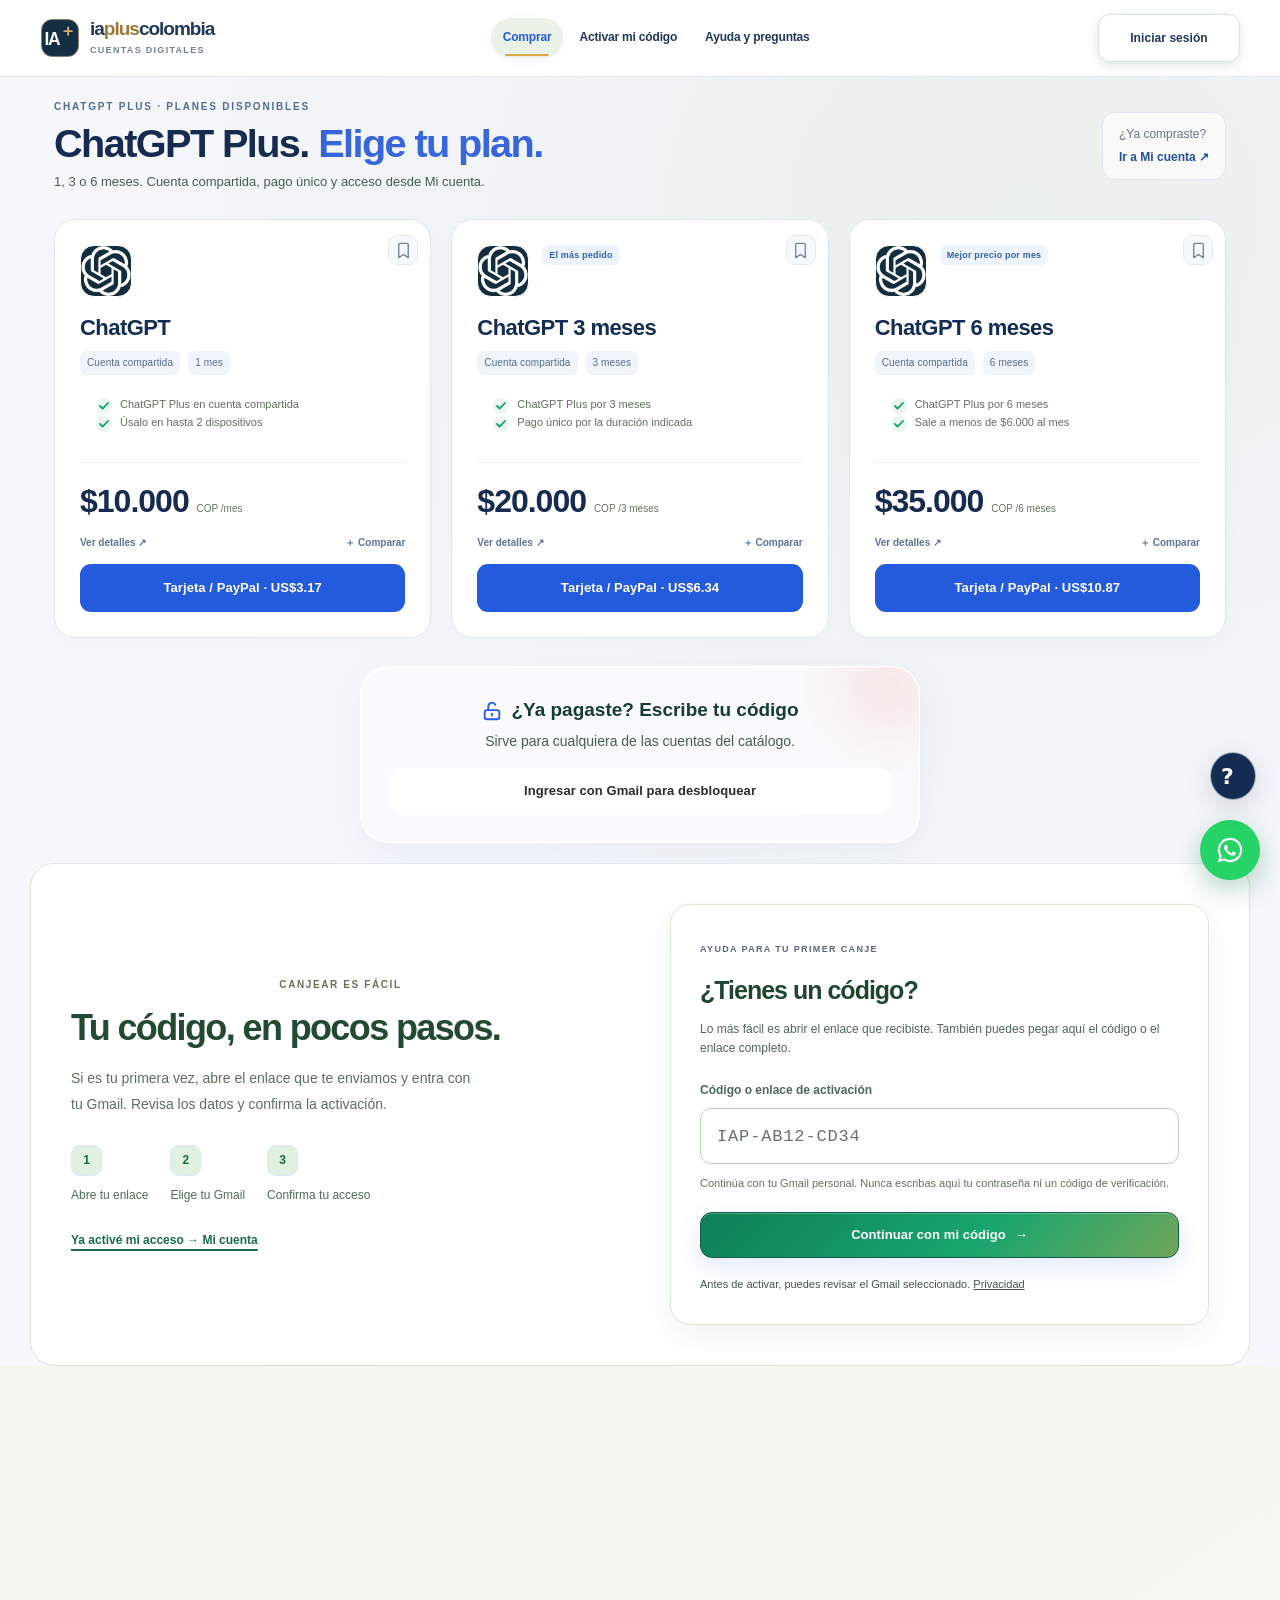
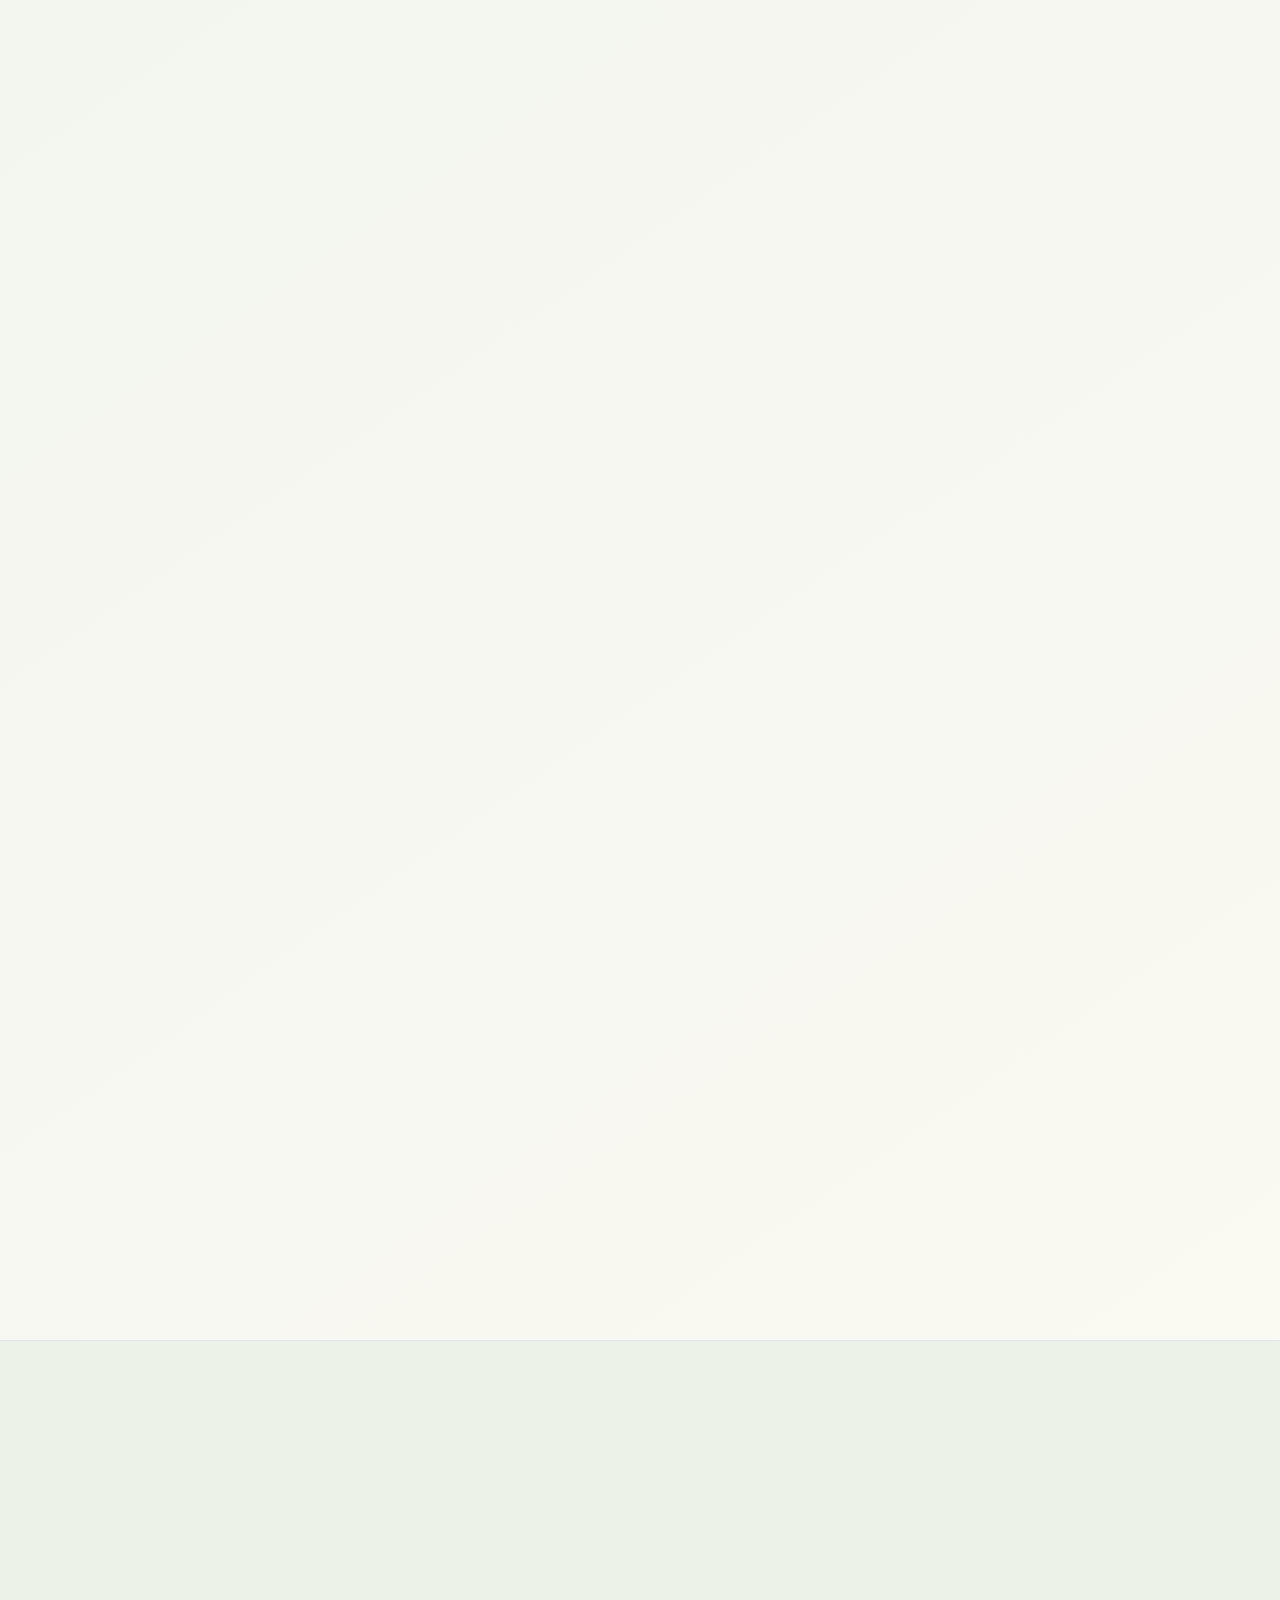
==== commit 385a89a5: "Activate subscriptions from verified hosted PayPal payments" ====
--- a/index.html
+++ b/index.html
@@ -189,7 +189,7 @@
     <h2 class="title reveal">Preguntas <span class="grad">frecuentes</span></h2>
     <p class="sub reveal">¿No encuentras tu respuesta? Escríbenos por WhatsApp.</p>
     <details class="reveal"><summary>¿Para qué piden mi Gmail?</summary><p>Para identificarte, guardar tu historial de pedidos y enviarte la confirmación. Nunca pedimos tu contraseña de Google.</p></details>
-    <details class="reveal"><summary>¿Cuánto tarda la entrega?</summary><p>Después de pagar, envíanos por WhatsApp el comprobante y el Gmail donde recibirás el acceso. El equipo verifica el pago y activa tu plan. La activación de esta compra no es automática.</p></details>
+    <details class="reveal"><summary>¿Cuánto tarda la entrega?</summary><p>Inicia sesión con tu Gmail y paga tu plan. Cuando PayPal confirme el pago, la suscripción se activa automáticamente y encontrarás los accesos en Mi cuenta. No necesitas enviar comprobantes ni escribir por WhatsApp.</p></details>
     <details class="reveal"><summary>¿La cuenta de ChatGPT Plus es privada o compartida?</summary><p>Es compartida con otros usuarios: por eso el precio es tan bajo. Tienes ChatGPT Plus completo; solo no cambies la contraseña ni los datos de la cuenta.</p></details>
     <details class="reveal"><summary>¿En cuántos dispositivos puedo usarla?</summary><p>En hasta 2 dispositivos, por ejemplo tu celular y tu computador.</p></details>
     <details class="reveal"><summary>¿Qué planes hay?</summary><p>Consulta las duraciones y precios actuales en el catálogo. Puedes comparar hasta tres planes para revisar su importe total, modalidad y dispositivos.</p></details>
@@ -277,7 +277,7 @@
 <script defer src="store-tools-20261022.js?v=20261105-catalog1"></script>
 <script defer src="pro-refresh.js?v=20261104-complete2"></script>
 <script defer src="storefront-pro.js"></script>
-<script defer src="paypal-hosted.js?v=20261105-restored1"></script>
+<script defer src="paypal-hosted-auto.js?v=20261105-auto1"></script>
 <script defer src="public-assistant.js?v=20261105-chatgpt1"></script>
 <script defer src="assistants.js?v=20261105-chatgpt1"></script>
 
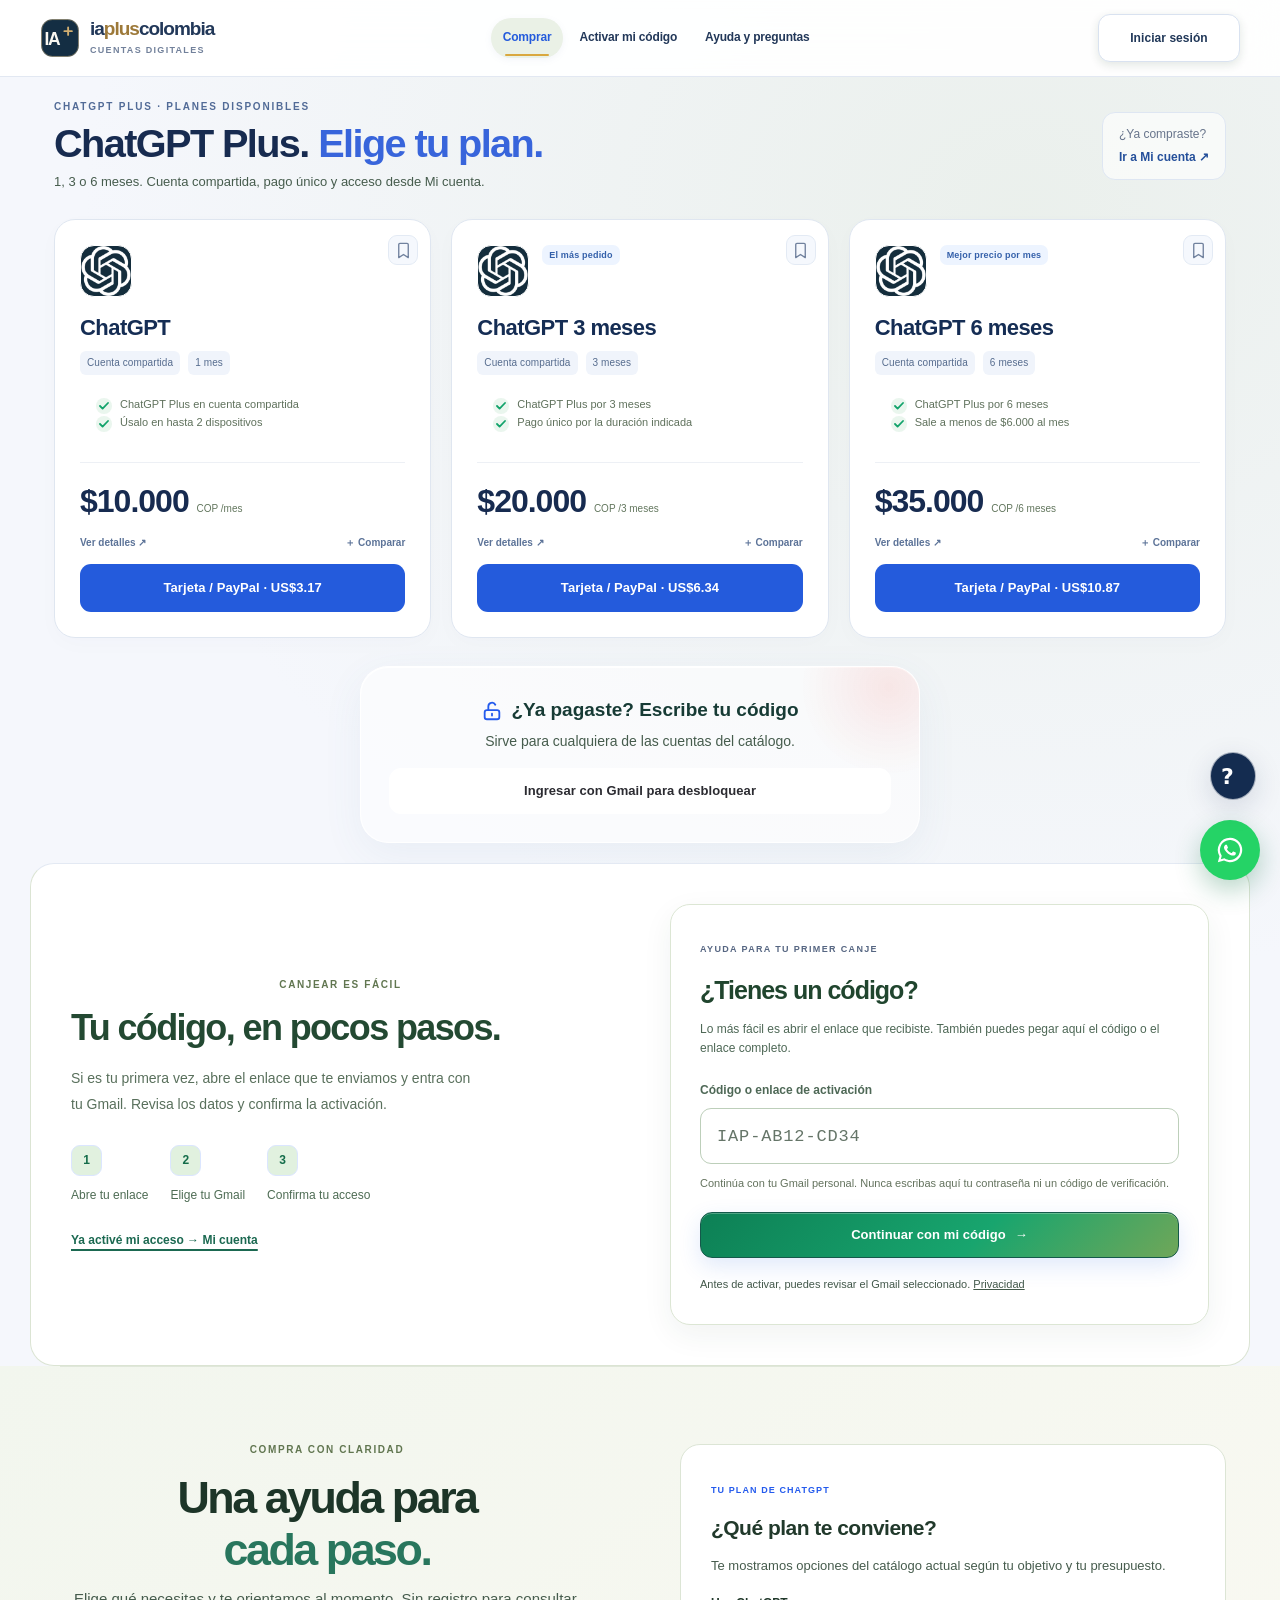
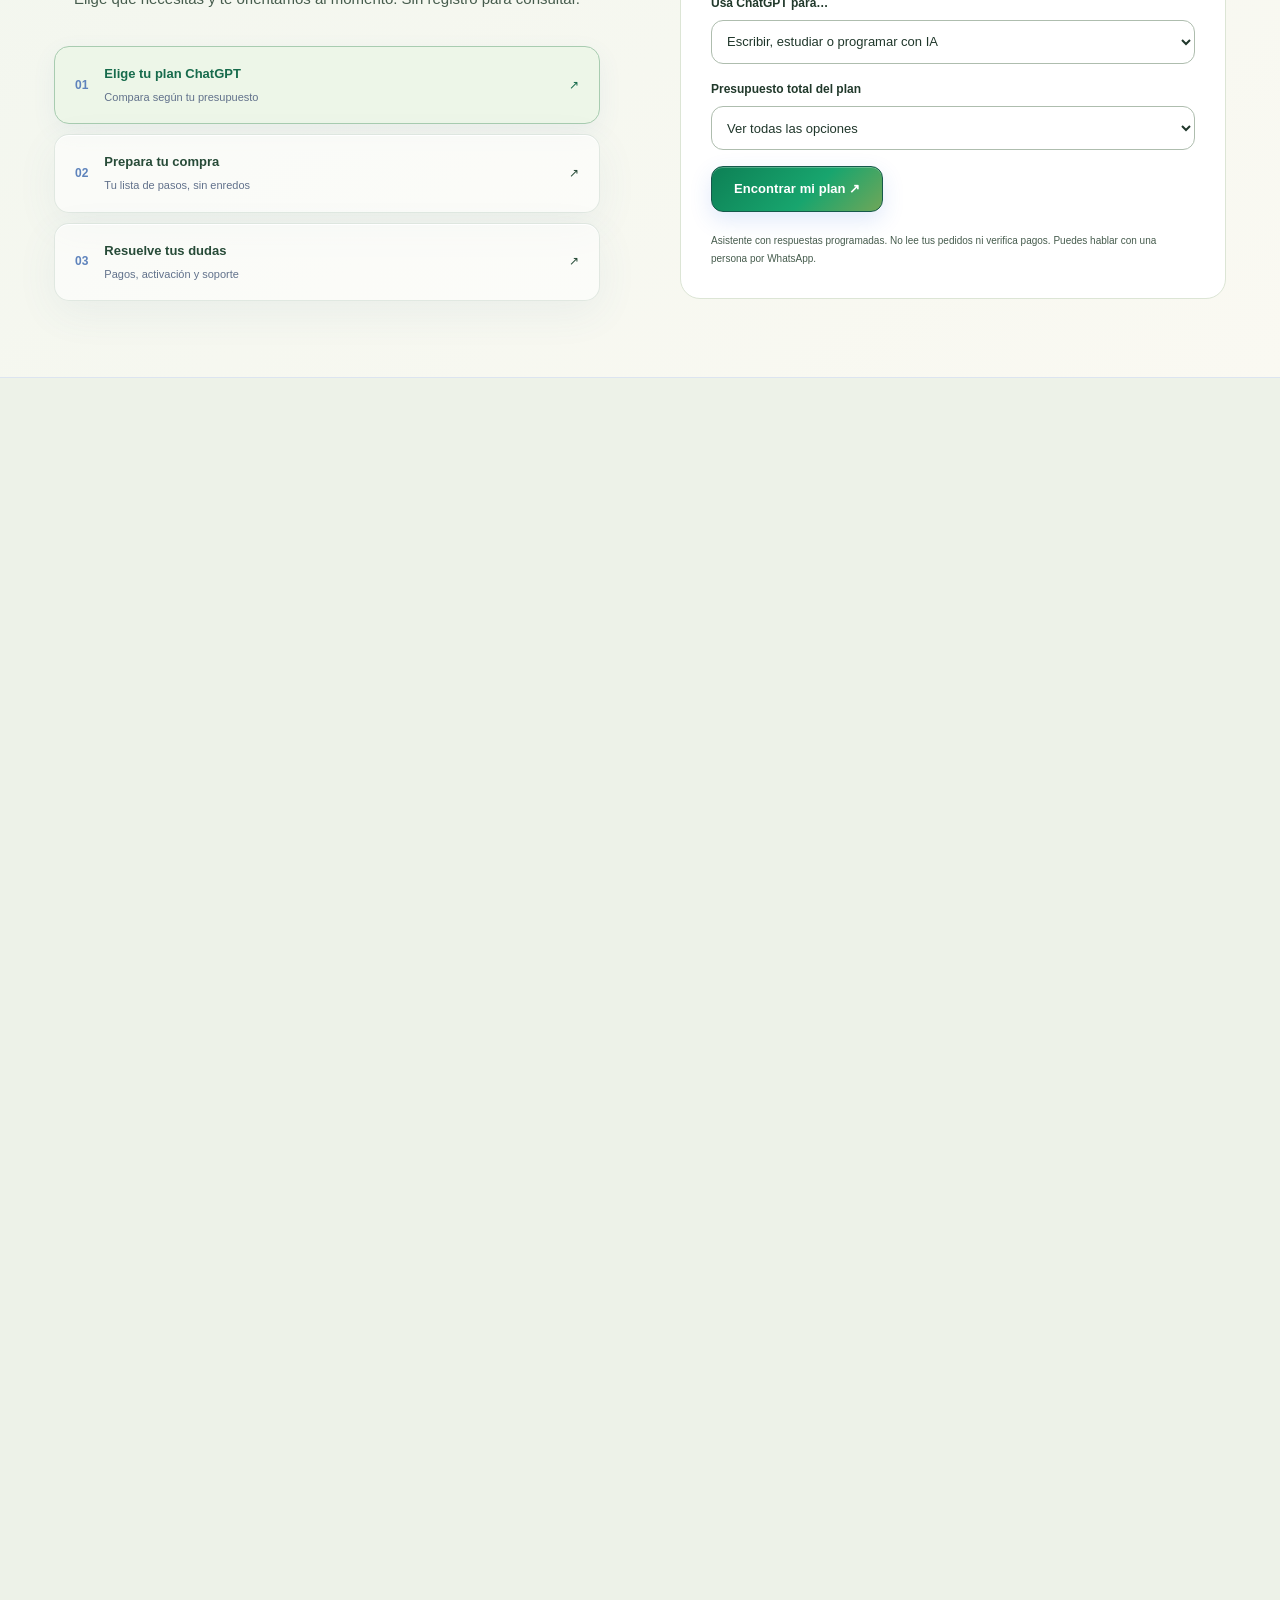
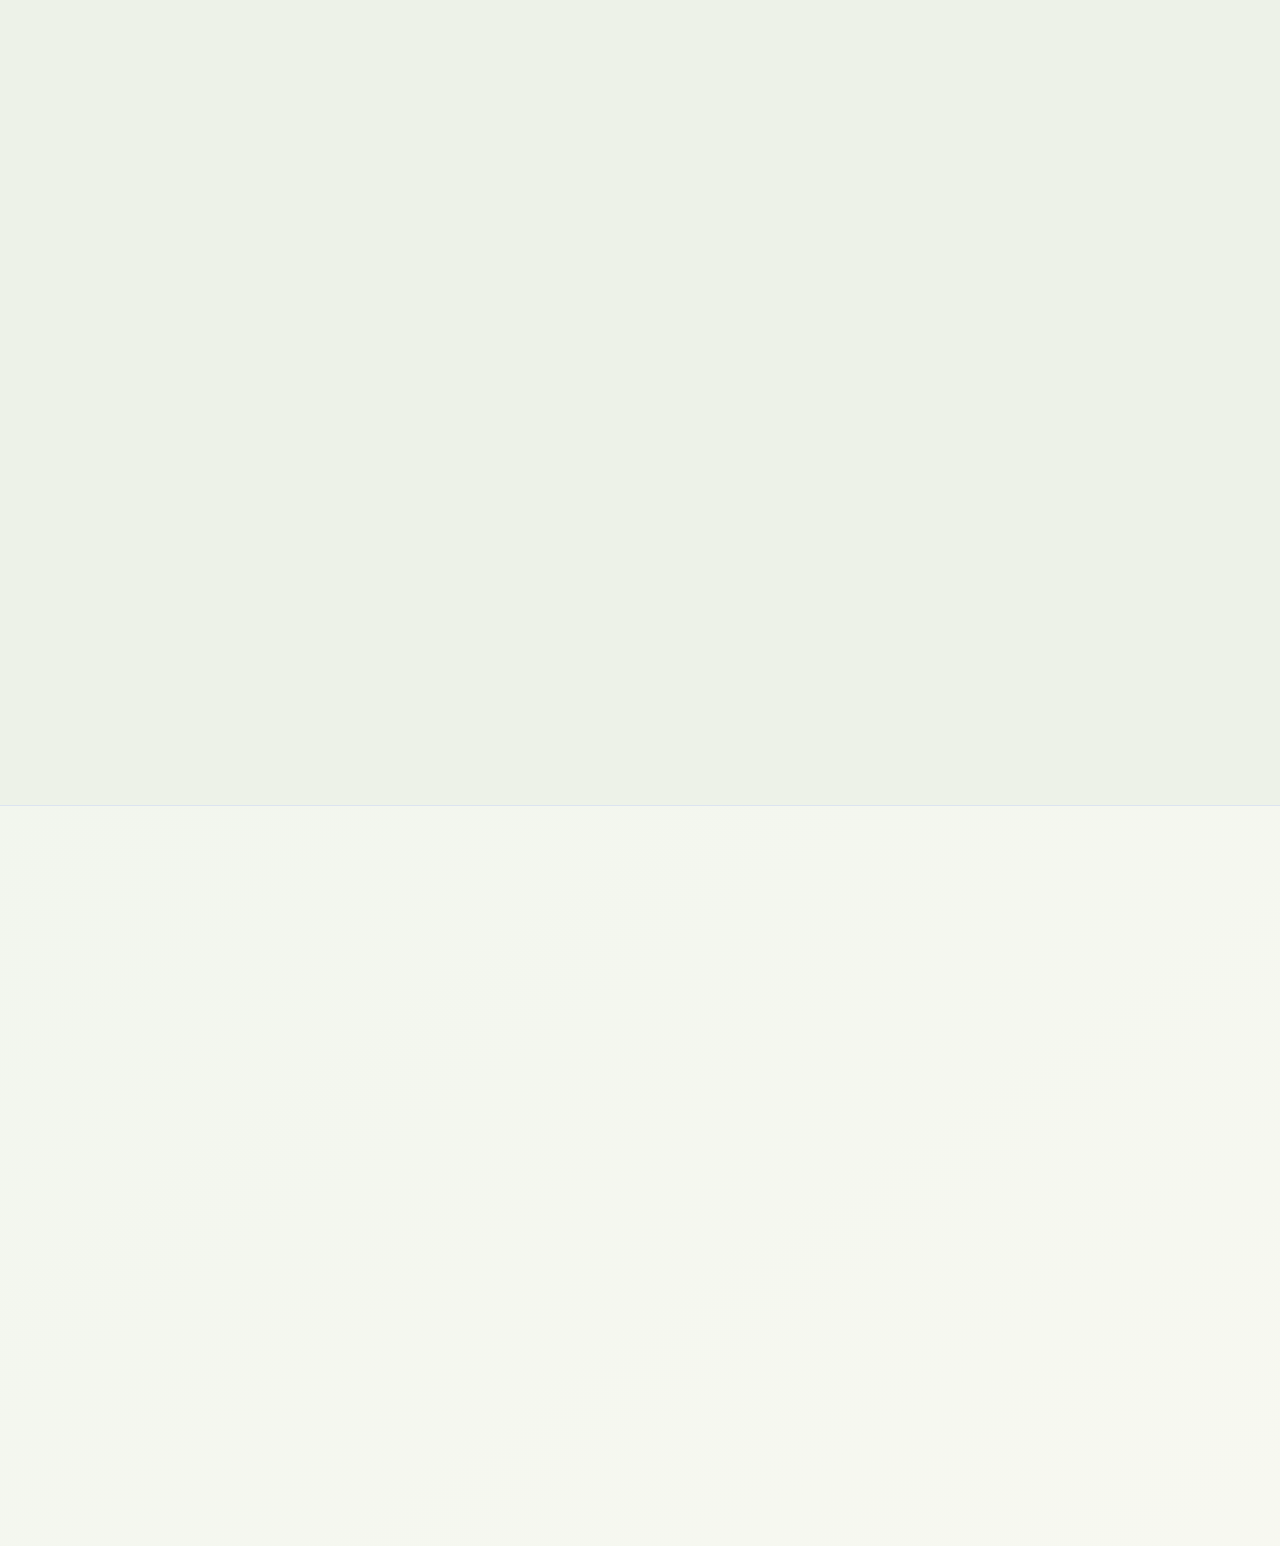
==== commit 1e992402: "feat: prepare new-purchase design bundles with conditional image offers" ====
--- a/index.html
+++ b/index.html
@@ -44,7 +44,7 @@
 <noscript><link href="https://fonts.googleapis.com/css2?family=Plus+Jakarta+Sans:wght@400;500;600;700;800&display=swap" rel="stylesheet"></noscript>
 <!-- Todas las hojas de la tienda en un solo archivo. Si cambias un .css, corre: node tools/build-css.cjs -->
 <link rel="stylesheet" href="tienda.min.css?v=5b71a2fffd">
-<link rel="stylesheet" href="paypal-hosted.css?v=20261105-catalog1">
+<link rel="stylesheet" href="paypal-hosted.css?v=20261105-compact1">
 <noscript><style>.reveal{opacity:1!important;translate:none!important}</style></noscript>
 <script src="https://accounts.google.com/gsi/client" async defer fetchpriority="low"></script>
 <style>/* rendimiento: las secciones de abajo se pintan cuando se acercan a la pantalla */#asistentes,#porque,#como,#faq,#empezar,#contacto{content-visibility:auto;contain-intrinsic-size:auto 760px}</style>
@@ -269,17 +269,18 @@
   <form class="ph-form"><label class="ph-input-label" for="publicHelpQuestion">Tu consulta</label><div><input id="publicHelpQuestion" maxlength="250" required autocomplete="off" placeholder="Ej.: ¿cuánto cuesta ChatGPT por 3 meses?"><button type="submit">Consultar</button></div></form>
 </dialog>
 <script defer src="net.js"></script>
-<script defer src="catalog-utils.js"></script>
+<script defer src="design-offers.js?v=20261105-design2"></script>
+<script defer src="catalog-utils.js?v=20261105-design2"></script>
 <script defer src="store-discovery.js?v=20261105-catalog2"></script>
 <script defer src="account-state.js?v=20261023-1"></script>
 <script defer src="activation-utils.js"></script>
-<script defer src="app-20261022.js?v=20261105-chatgpt1"></script>
+<script defer src="app-20261022.js?v=20261105-design2"></script>
 <script defer src="store-tools-20261022.js?v=20261105-catalog1"></script>
 <script defer src="pro-refresh.js?v=20261104-complete2"></script>
 <script defer src="storefront-pro.js"></script>
-<script defer src="paypal-hosted-auto.js?v=20261105-auto1"></script>
-<script defer src="public-assistant.js?v=20261105-chatgpt1"></script>
-<script defer src="assistants.js?v=20261105-chatgpt1"></script>
+<script defer src="paypal-hosted-auto.js?v=20261105-design2"></script>
+<script defer src="public-assistant.js?v=20261105-design2"></script>
+<script defer src="assistants.js?v=20261105-design2"></script>
 
 <script defer src="pwa.js"></script>
 <script defer src="first-visit-guide.js?v=20261023-1"></script>
--- a/paypal-hosted.css
+++ b/paypal-hosted.css
@@ -24,3 +24,24 @@
 .iap-payment-heading{margin-top:22px}.iap-payment-heading h3{font-size:17px;margin:0;letter-spacing:-.3px}.iap-hosted-dialog .iap-payment-heading p{font-size:12px;margin:4px 0 14px;color:#6a7890}.iap-hosted-dialog .iap-loading-status{font-size:12px;color:#5b6d88;margin:8px 0}.iap-loading-status:empty{display:none}.iap-hosted-frame{height:330px}.iap-activation-note{display:flex;align-items:center;gap:10px;padding:12px 14px;background:#eef9f3;border-radius:13px;margin-top:15px;color:#216247}.iap-activation-note>span{display:grid;place-items:center;width:25px;height:25px;flex-shrink:0;background:#d6efdf;border-radius:50%;font-weight:800}.iap-hosted-dialog .iap-activation-note p{font-size:11px;line-height:1.6;margin:0}.iap-activation-note strong{font-size:12px}.iap-hosted-dialog .iap-checkout-footnote{font-size:10px;line-height:1.6;text-align:center;color:#6a7890;margin:13px 8px 0}.iap-checkout-footnote a{white-space:nowrap}
 @media(max-width:480px){.iap-hosted-dialog{padding:16px;border-radius:23px;max-height:calc(100dvh - 16px);width:calc(100% - 16px)}.iap-order-summary{padding:16px;margin-top:16px}.iap-hosted-dialog .iap-order-summary h2{font-size:20px}.iap-hosted-dialog .iap-hosted-total{font-size:25px}.iap-plan-duration small{max-width:155px;font-size:10px}.iap-payment-heading{margin-top:18px}}
 .iap-order-summary{padding:14px 17px;margin-top:14px}.iap-hosted-dialog .iap-order-summary h2{margin:6px 0 12px}.iap-payment-heading{margin-top:15px}.iap-hosted-dialog .iap-payment-heading p{margin-bottom:10px}.iap-hosted-dialog .iap-activation-note{margin-top:10px;padding:10px 12px}.iap-hosted-dialog .iap-checkout-footnote{margin-top:10px}
+/* Compact purchase: one primary action, secondary information on demand. */
+.iap-checkout-compact{width:min(420px,calc(100% - 24px));padding:24px;border-radius:26px}
+.iap-checkout-compact header{color:#64748b;font-size:13px}
+.iap-checkout-compact header button{width:40px;height:40px;flex-shrink:0}
+.iap-compact-summary{text-align:center;padding:10px 0 18px}
+.iap-checkout-compact .iap-compact-summary h2{font-size:23px;line-height:1.3;letter-spacing:-.5px;margin:12px 0 6px}
+.iap-checkout-compact .iap-compact-duration{font-size:13px;color:#64748b;margin:0}
+.iap-compact-price{font-size:42px;line-height:1.2;font-weight:800;letter-spacing:-1.8px;margin-top:18px;font-variant-numeric:tabular-nums}
+.iap-compact-price span{font-size:12px;letter-spacing:0;color:#64748b;font-weight:600}
+.iap-checkout-compact .iap-compact-pay{min-height:54px;background:#ffc439;color:#172c50;font-size:16px;font-weight:800;gap:14px;margin-top:0;box-shadow:0 5px 14px #ffc43930}
+.iap-checkout-compact .iap-compact-pay:hover{background:#ffbb20}
+.iap-checkout-compact .iap-compact-methods{text-align:center;font-size:12px;color:#64748b;margin:12px 0 0}
+.iap-checkout-compact .iap-compact-activation{text-align:center;font-size:13px;color:#216247;margin:16px 0}
+.iap-compact-activation span{margin-right:4px}
+.iap-checkout-compact .iap-compact-status{font-size:13px;text-align:center;color:#4f6079;margin:12px 0}
+.iap-compact-status:empty{display:none}
+.iap-compact-details{border-top:1px solid #e8edf3;padding-top:4px;color:#64748b;font-size:12px}
+.iap-compact-details summary{padding:13px 0 9px;cursor:pointer;min-height:40px;box-sizing:border-box}
+.iap-checkout-compact .iap-compact-details p{font-size:12px;margin:9px 0;overflow-wrap:anywhere}
+.iap-checkout-compact .iap-compact-details .btn{font-size:12px;min-height:44px}
+@media(max-width:480px){.iap-checkout-compact{width:calc(100% - 24px);padding:20px}.iap-checkout-compact .iap-compact-summary h2{font-size:21px}.iap-compact-price{font-size:38px}}
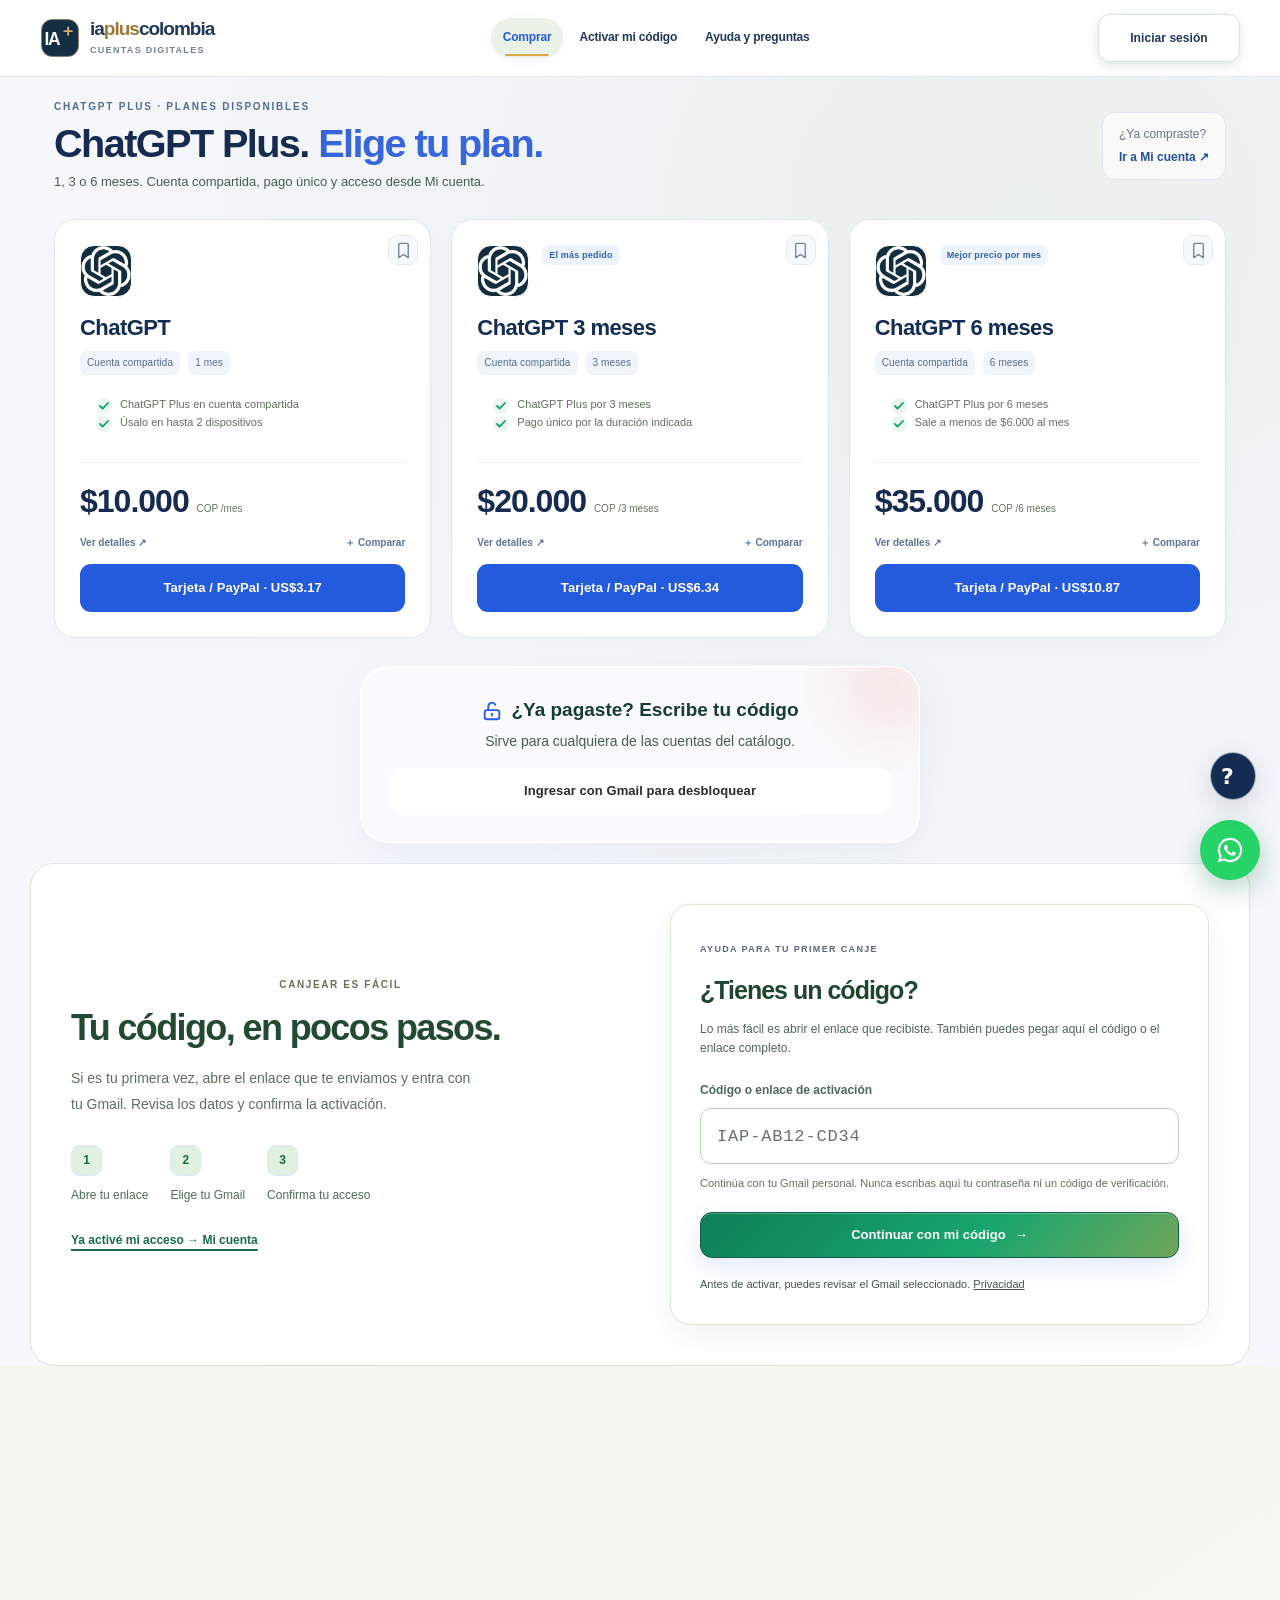
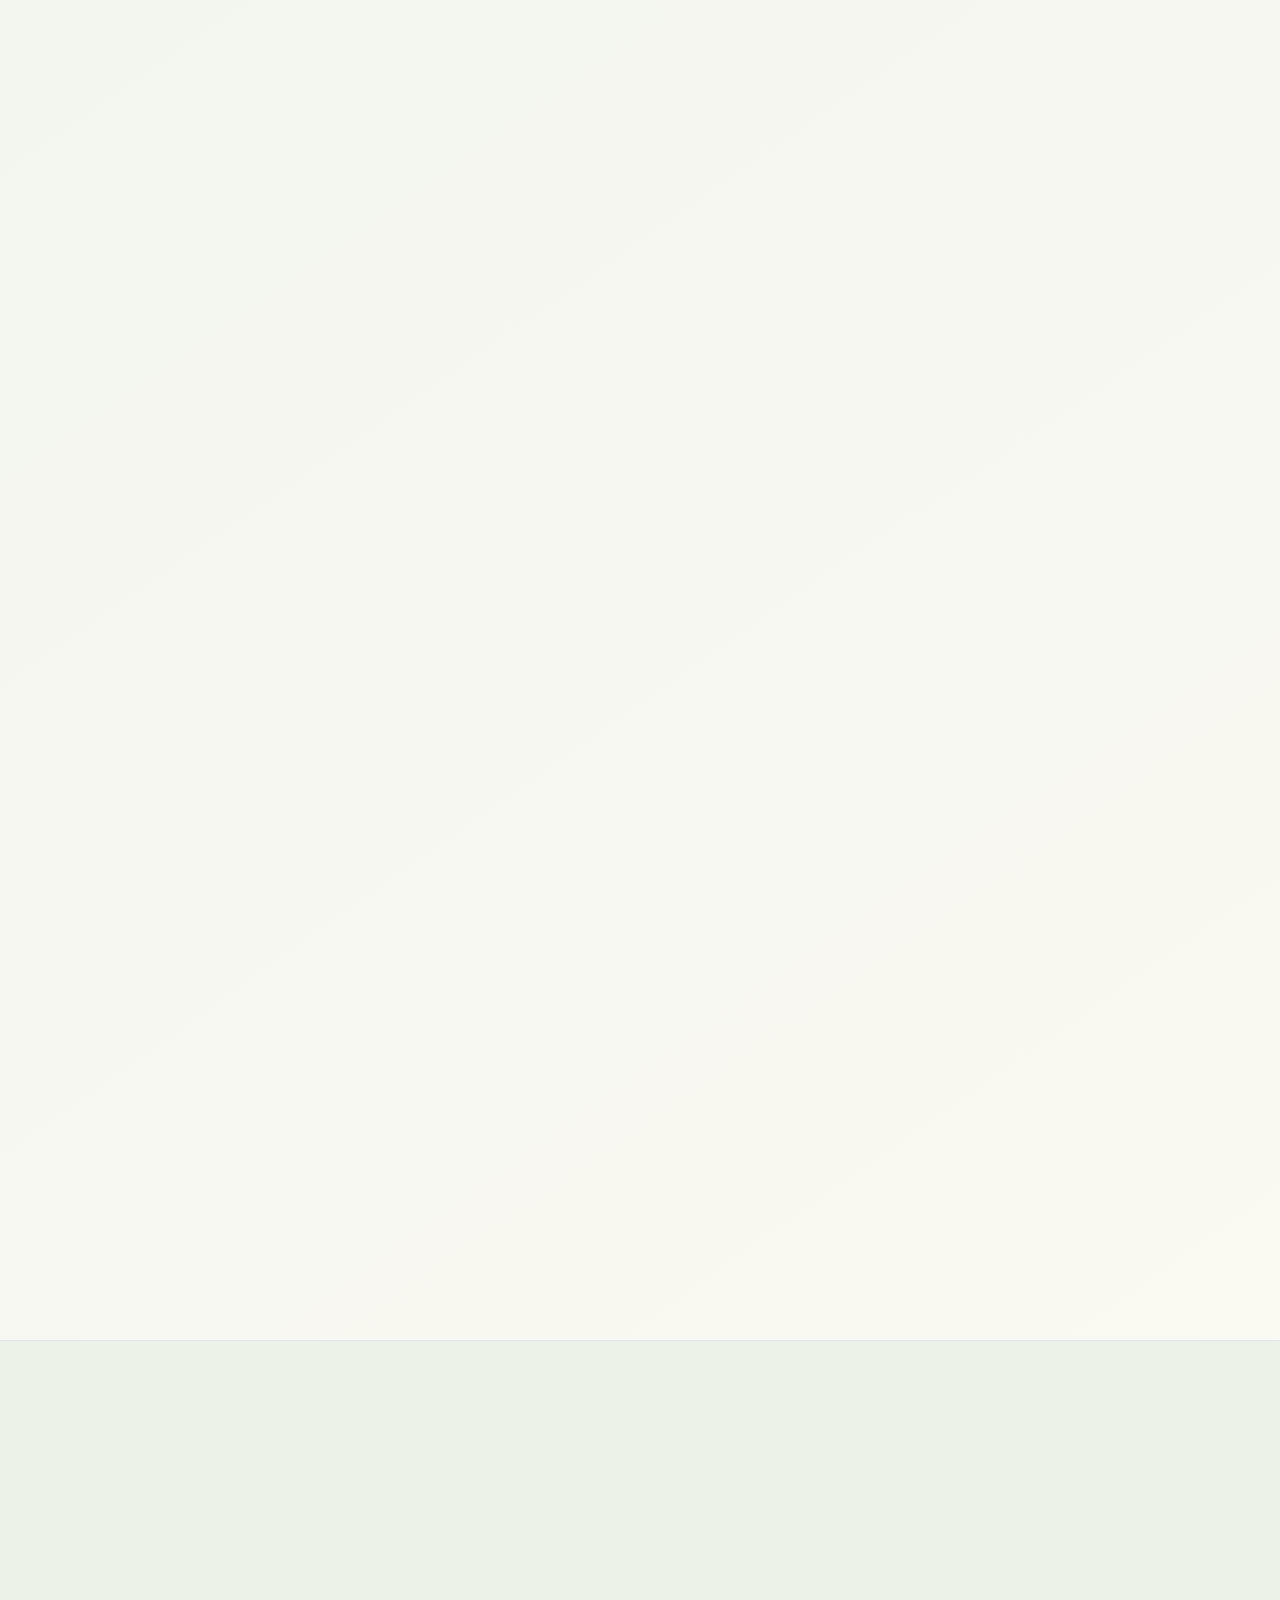
==== commit 82e149b4: "fix: refresh storefront assets after design bundle deployment" ====
--- a/index.html
+++ b/index.html
@@ -269,18 +269,18 @@
   <form class="ph-form"><label class="ph-input-label" for="publicHelpQuestion">Tu consulta</label><div><input id="publicHelpQuestion" maxlength="250" required autocomplete="off" placeholder="Ej.: ¿cuánto cuesta ChatGPT por 3 meses?"><button type="submit">Consultar</button></div></form>
 </dialog>
 <script defer src="net.js"></script>
-<script defer src="design-offers.js?v=20261105-design2"></script>
-<script defer src="catalog-utils.js?v=20261105-design2"></script>
+<script defer src="design-offers.js?v=20261105-design3"></script>
+<script defer src="catalog-utils.js?v=20261105-design3"></script>
 <script defer src="store-discovery.js?v=20261105-catalog2"></script>
 <script defer src="account-state.js?v=20261023-1"></script>
 <script defer src="activation-utils.js"></script>
-<script defer src="app-20261022.js?v=20261105-design2"></script>
+<script defer src="app-20261022.js?v=20261105-design3"></script>
 <script defer src="store-tools-20261022.js?v=20261105-catalog1"></script>
 <script defer src="pro-refresh.js?v=20261104-complete2"></script>
 <script defer src="storefront-pro.js"></script>
-<script defer src="paypal-hosted-auto.js?v=20261105-design2"></script>
-<script defer src="public-assistant.js?v=20261105-design2"></script>
-<script defer src="assistants.js?v=20261105-design2"></script>
+<script defer src="paypal-hosted-auto.js?v=20261105-design3"></script>
+<script defer src="public-assistant.js?v=20261105-design3"></script>
+<script defer src="assistants.js?v=20261105-design3"></script>
 
 <script defer src="pwa.js"></script>
 <script defer src="first-visit-guide.js?v=20261023-1"></script>
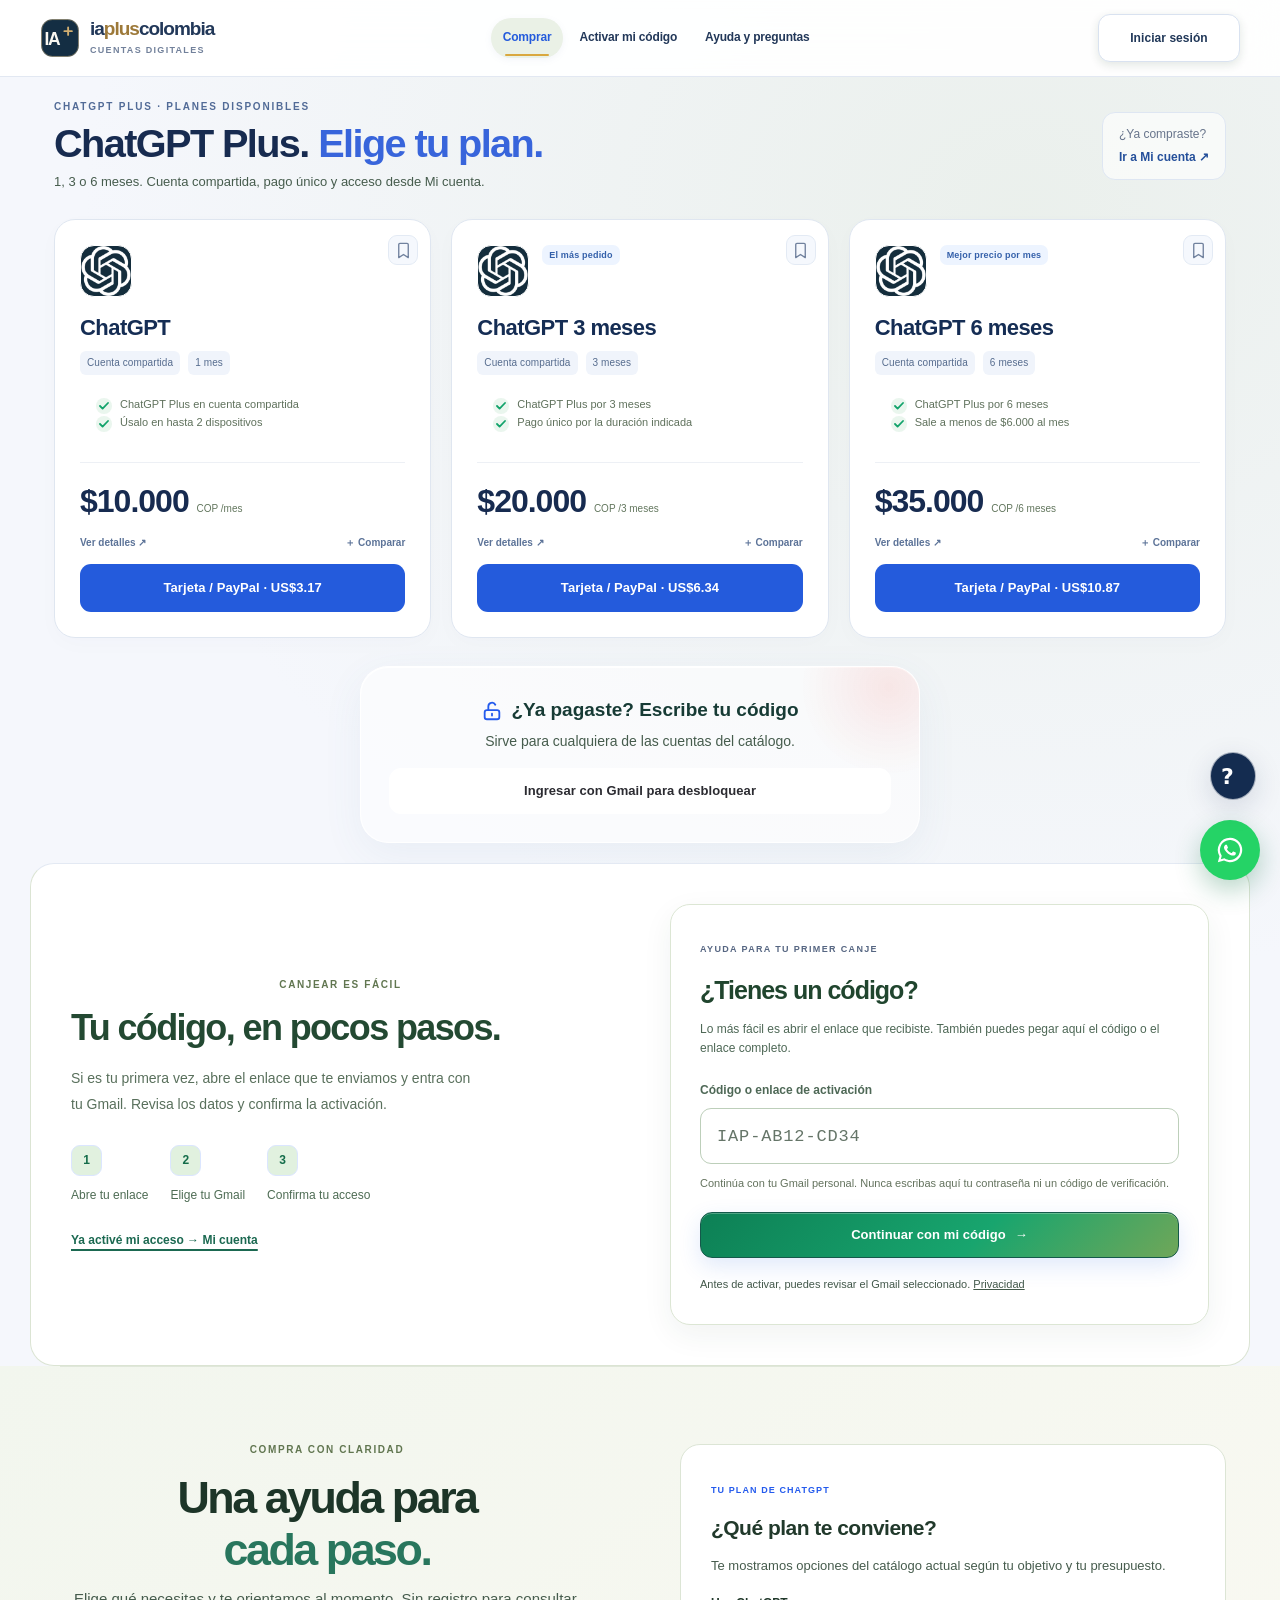
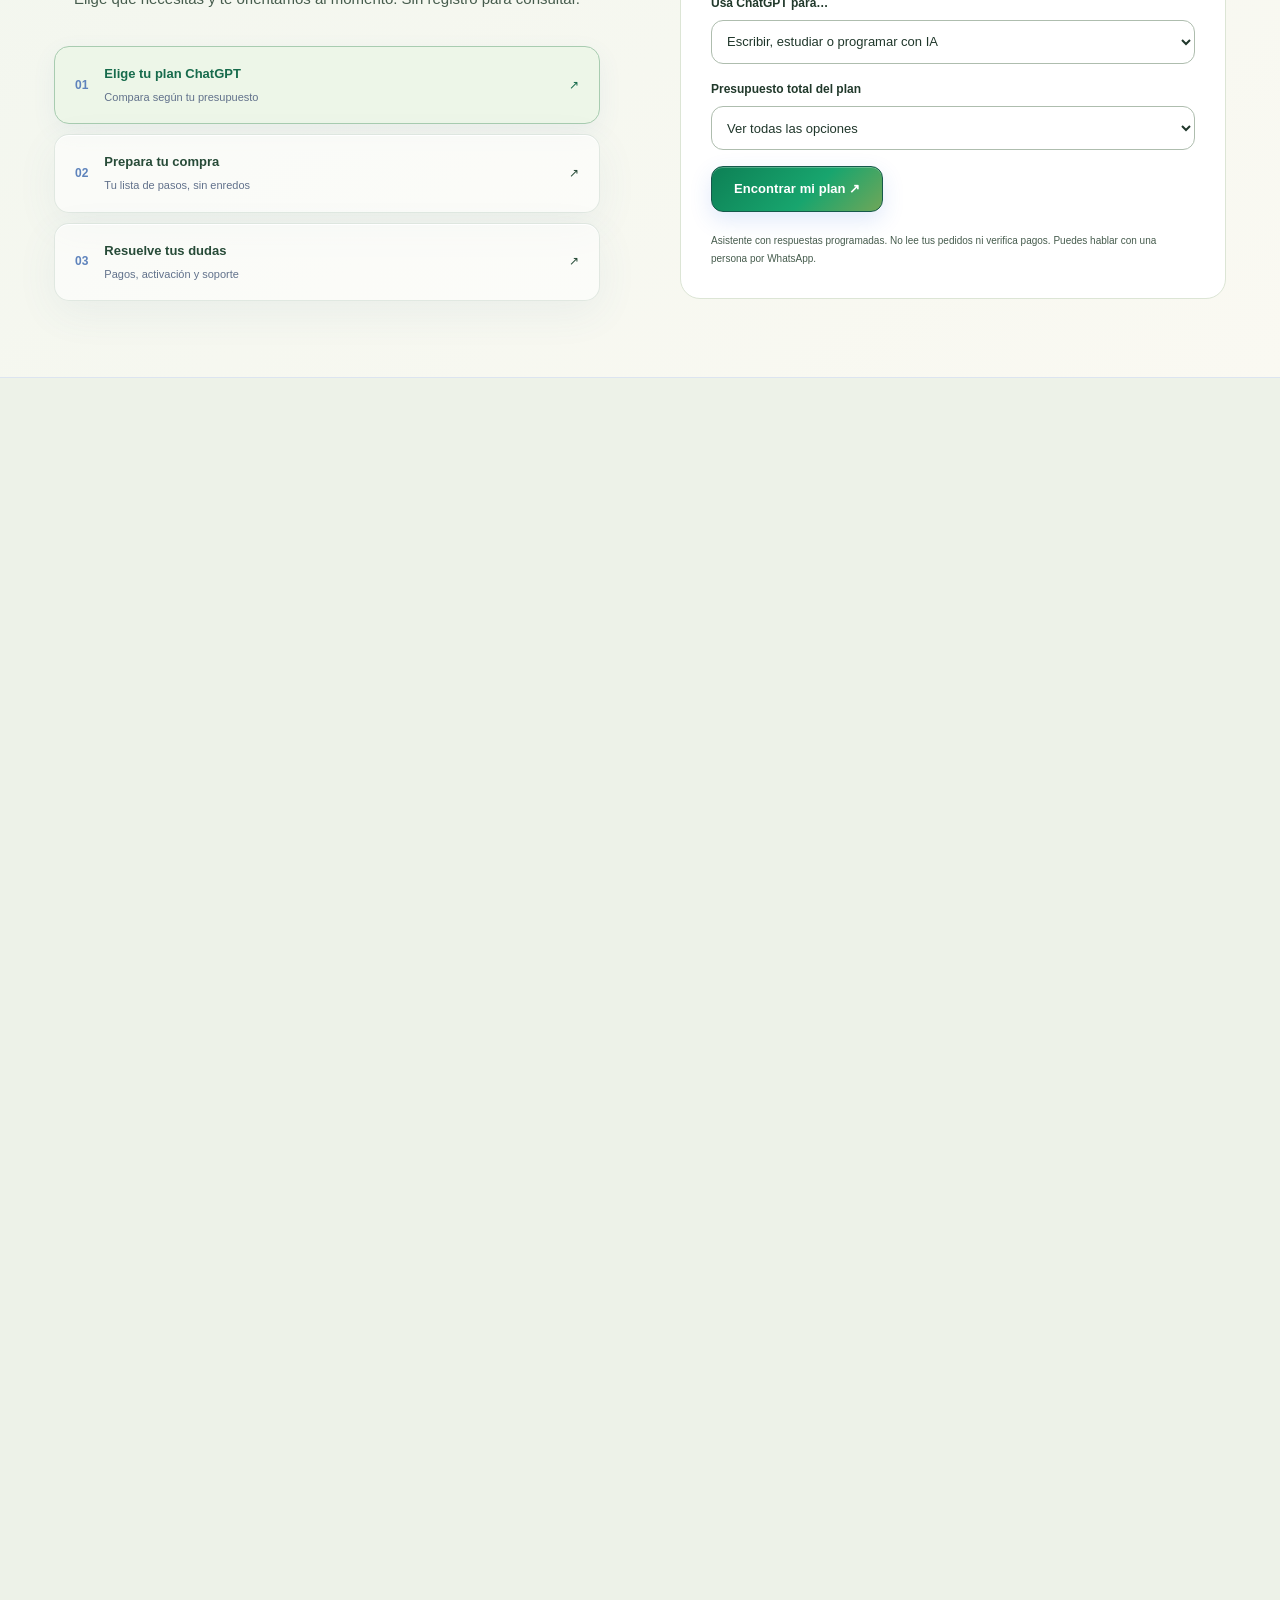
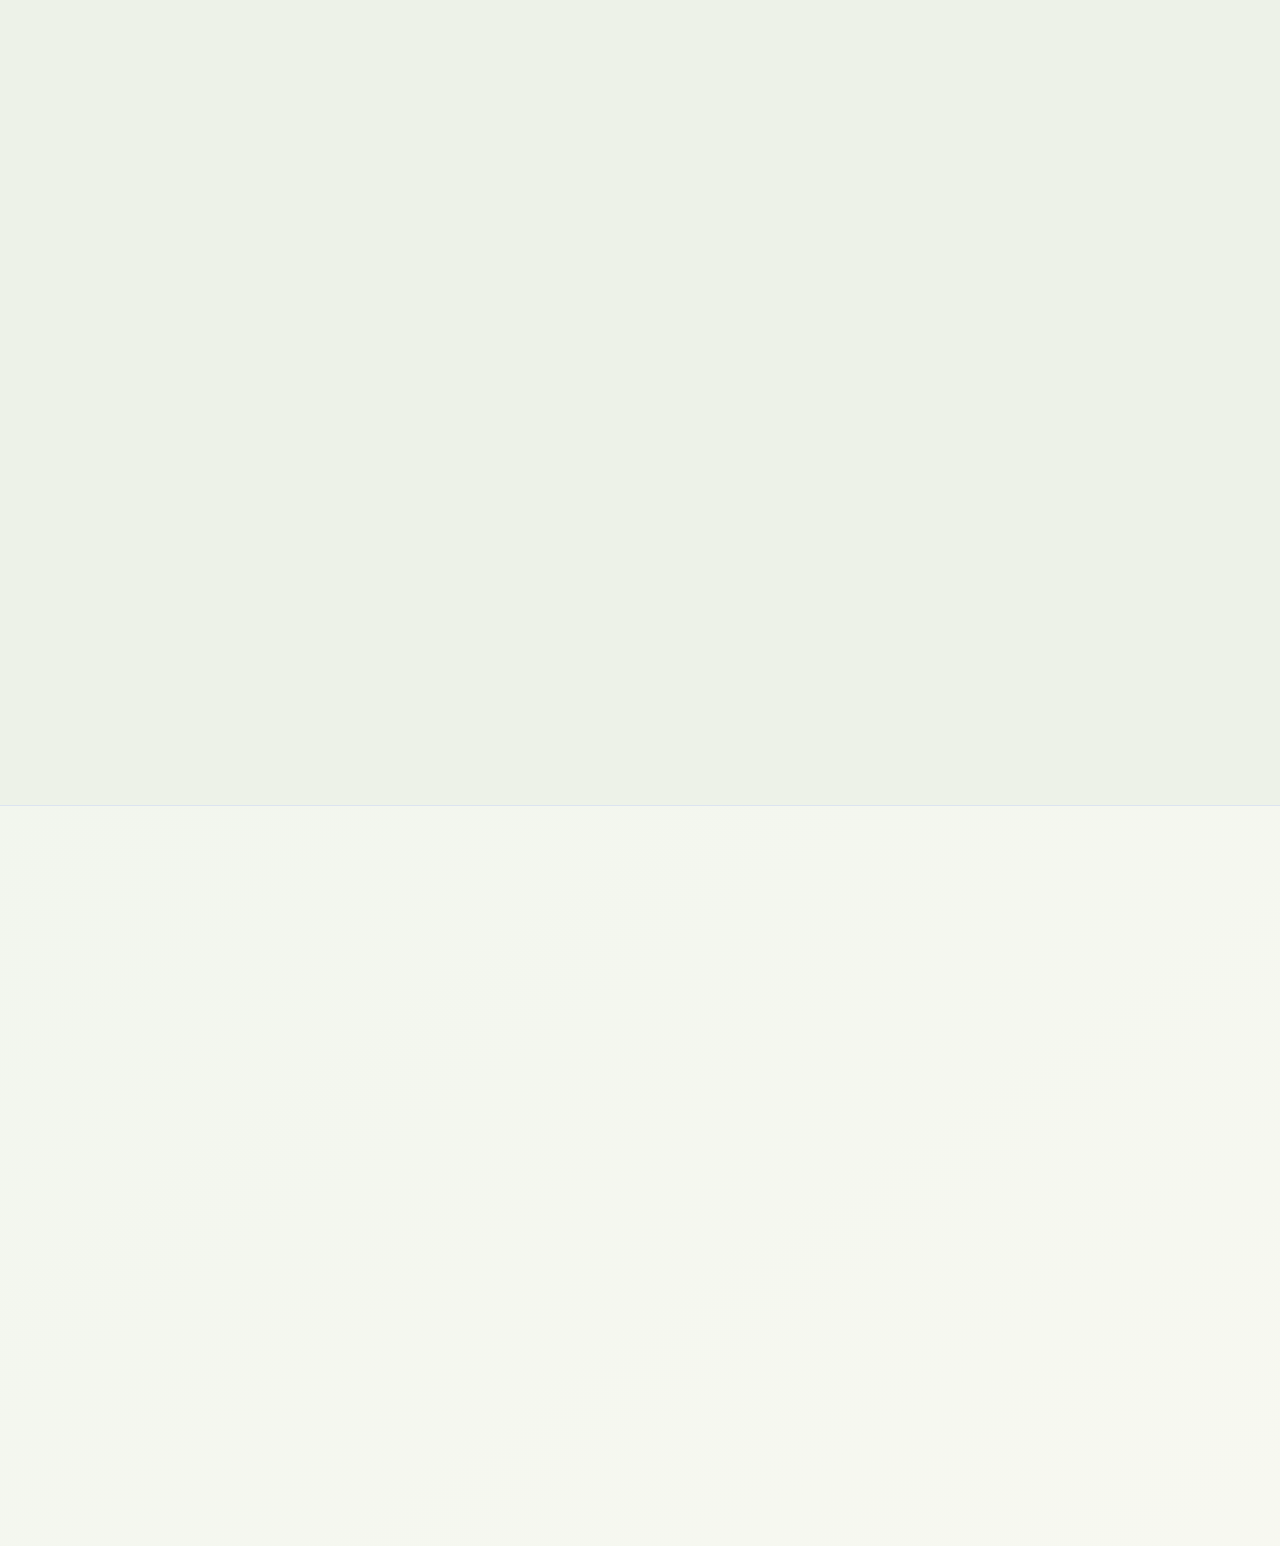
==== commit e9b66e78: "fix: reveal selected image combo from customer assistant" ====
--- a/index.html
+++ b/index.html
@@ -269,18 +269,18 @@
   <form class="ph-form"><label class="ph-input-label" for="publicHelpQuestion">Tu consulta</label><div><input id="publicHelpQuestion" maxlength="250" required autocomplete="off" placeholder="Ej.: ¿cuánto cuesta ChatGPT por 3 meses?"><button type="submit">Consultar</button></div></form>
 </dialog>
 <script defer src="net.js"></script>
-<script defer src="design-offers.js?v=20261105-design3"></script>
-<script defer src="catalog-utils.js?v=20261105-design3"></script>
+<script defer src="design-offers.js?v=20261105-combos2"></script>
+<script defer src="catalog-utils.js?v=20261105-combos2"></script>
 <script defer src="store-discovery.js?v=20261105-catalog2"></script>
 <script defer src="account-state.js?v=20261023-1"></script>
 <script defer src="activation-utils.js"></script>
-<script defer src="app-20261022.js?v=20261105-design3"></script>
+<script defer src="app-20261022.js?v=20261105-combos2"></script>
 <script defer src="store-tools-20261022.js?v=20261105-catalog1"></script>
 <script defer src="pro-refresh.js?v=20261104-complete2"></script>
 <script defer src="storefront-pro.js"></script>
-<script defer src="paypal-hosted-auto.js?v=20261105-design3"></script>
-<script defer src="public-assistant.js?v=20261105-design3"></script>
-<script defer src="assistants.js?v=20261105-design3"></script>
+<script defer src="paypal-hosted-auto.js?v=20261105-combos2"></script>
+<script defer src="public-assistant.js?v=20261105-combos2"></script>
+<script defer src="assistants.js?v=20261105-combos2"></script>
 
 <script defer src="pwa.js"></script>
 <script defer src="first-visit-guide.js?v=20261023-1"></script>
